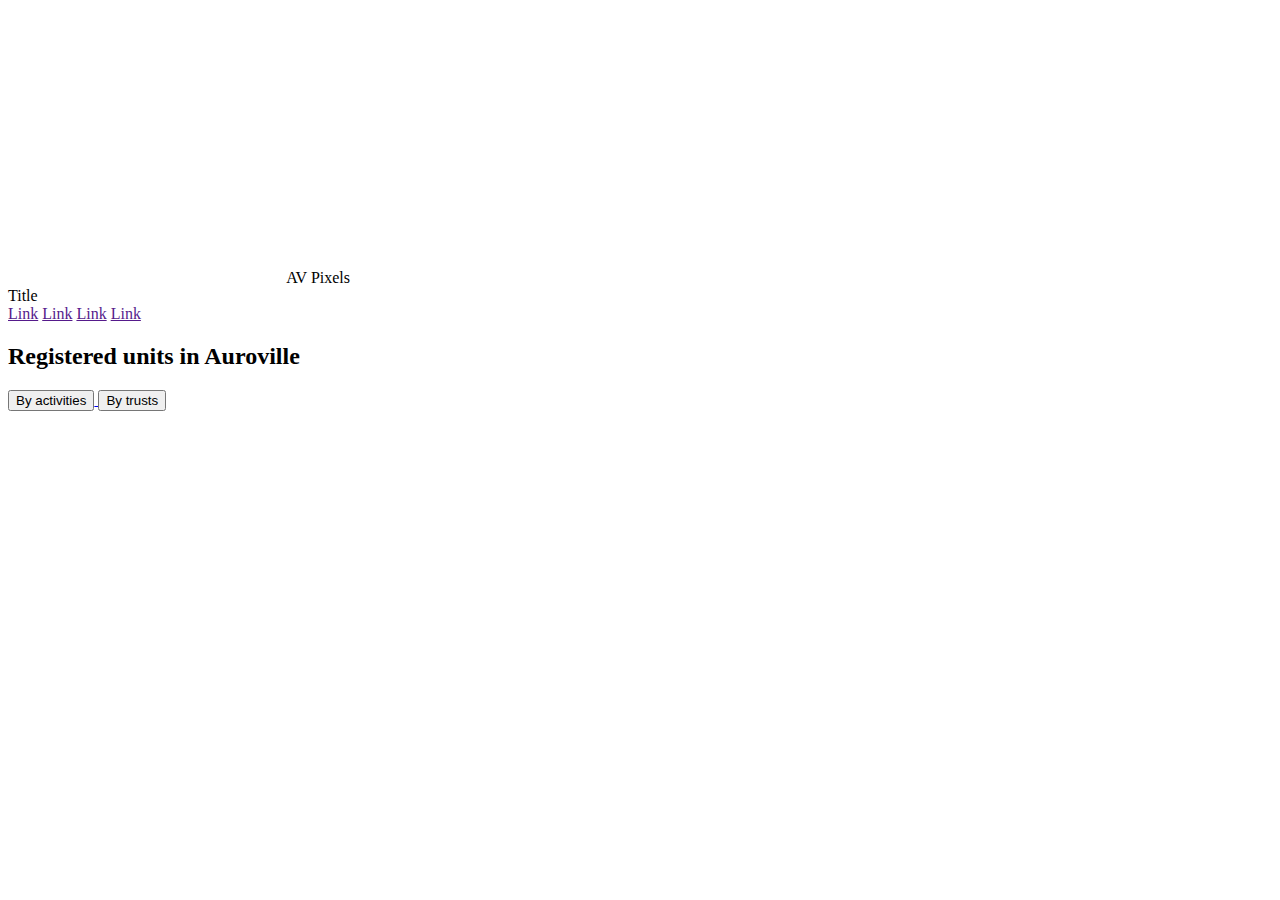
==== index.html @ 887dd75d "Update index.html" ====
<!doctype html>
<html>
  <head>
    <meta content="IE=edge" http-equiv="X-UA-Compatible">
    <meta charset="utf-8">
    <meta name="viewport"
          content="width=device-width, initial-scale=1, shrink-to-fit=no">

    <!-- Use title if it's in the page YAML frontmatter -->
    <title>Website title</title>
    <link rel="shortcut icon" type="image/png" href="images/avsymbol.svg">
    <link href="../orgav/stylesheets/material.css" rel="stylesheet" />
    <link href="../orgav/stylesheets/site.css" rel="stylesheet" />
    <script src="../orgav/javascripts/material.js"></script>
    <script src="../orgav/javascripts/d3.v4.min.js"></script>
    <script src="../orgav/javascripts/legend.min.js"></script>
    <script src="../orgav/javascripts/activity.js"></script>
    <script src="../orgav/javascripts/trusts.js"></script>

    <link rel="stylesheet" href="https://fonts.googleapis.com/icon?family=Material+Icons">
    <link rel="stylesheet" href="https://code.getmdl.io/1.3.0/material.orange-pink.min.css" />
  </head>

  <body class="index">

    <div class="mdl-layout mdl-js-layout mdl-layout--fixed-header">
  <header class="mdl-layout__header">
    <div class="mdl-layout__header-row">
      <!-- Title -->
      <img class="mdl-layout--large-screen-only" src="images/avsymbol.svg">
      <span class="mdl-layout-title">AV Pixels</span>
      <!-- Add spacer, to align navigation to the right -->
      <div class="mdl-layout-spacer"></div>
      <!-- Navigation. We hide it in small screens. -->
      <nav class="mdl-navigation mdl-layout--large-screen-only">
      </nav>
    </div>
  </header>
  <div class="mdl-layout__drawer mdl-layout--small-screen-only">
    <span class="mdl-layout-title">Title</span>
    <nav class="mdl-navigation">
      <a class="mdl-navigation__link" href="">Link</a>
      <a class="mdl-navigation__link" href="">Link</a>
      <a class="mdl-navigation__link" href="">Link</a>
      <a class="mdl-navigation__link" href="">Link</a>
    </nav>
  </div>
  <main class="mdl-layout__content">
    <div class="page-content"><div class="mdl-grid">
    <div class="mdl-layout-spacer"></div>
    <div class="mdl-cell mdl-cell--10-col">

      <div class="wide-card mdl-card mdl-shadow--2dp">
         <div class="mdl-card__title">
           <h2 class="mdl-card__title-text">Registered units in Auroville</h2>
           <div class="mdl-layout-spacer"></div>
           <a href="index.html">
             <button type="button" id="activity" class="mdl-button mdl-js-button mdl-button--raised mdl-button--colored">By activities</button>
           </a>
           <a href="trusts">
             <button type="button" id="trusts" class="mdl-button mdl-js-button mdl-button--raised mdl-button--colored">By trusts</button>
           </a>
         </div>
         <div class="mdl-card__actions mdl-card--border">
           <div class="chart activity"></div>
         </div>
      </div>

    </div>
    <div class="mdl-layout-spacer"></div>
</div>
</div>
  </main>
</div>

  </body>
</html>
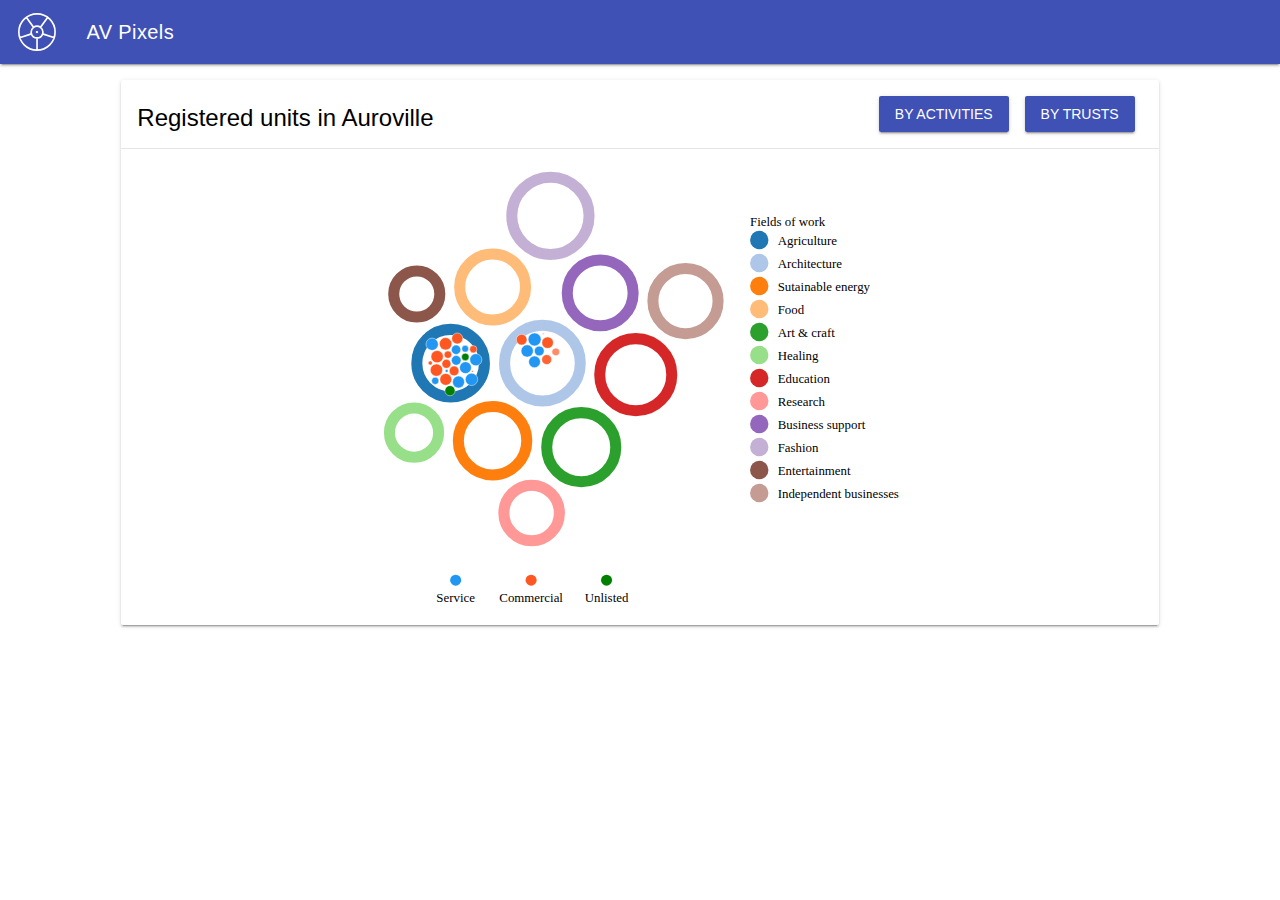
==== commit f673df38: "Update index.html" ====
--- a/index.html
+++ b/index.html
@@ -9,13 +9,13 @@
     <!-- Use title if it's in the page YAML frontmatter -->
     <title>Website title</title>
     <link rel="shortcut icon" type="image/png" href="images/avsymbol.svg">
-    <link href="../orgav/stylesheets/material.css" rel="stylesheet" />
-    <link href="../orgav/stylesheets/site.css" rel="stylesheet" />
-    <script src="../orgav/javascripts/material.js"></script>
-    <script src="../orgav/javascripts/d3.v4.min.js"></script>
-    <script src="../orgav/javascripts/legend.min.js"></script>
-    <script src="../orgav/javascripts/activity.js"></script>
-    <script src="../orgav/javascripts/trusts.js"></script>
+    <link href="../stylesheets/material.css" rel="stylesheet" />
+    <link href="../stylesheets/site.css" rel="stylesheet" />
+    <script src="../javascripts/material.js"></script>
+    <script src="../javascripts/d3.v4.min.js"></script>
+    <script src="../javascripts/legend.min.js"></script>
+    <script src="../javascripts/activity.js"></script>
+    <script src="../javascripts/trusts.js"></script>
 
     <link rel="stylesheet" href="https://fonts.googleapis.com/icon?family=Material+Icons">
     <link rel="stylesheet" href="https://code.getmdl.io/1.3.0/material.orange-pink.min.css" />
--- a/stylesheets/material.css
+++ b/stylesheets/material.css
@@ -0,0 +1,11476 @@
+/**
+ * material-design-lite - Material Design Components in CSS, JS and HTML
+ * @version v1.3.0
+ * @license Apache-2.0
+ * @copyright 2015 Google, Inc.
+ * @link https://github.com/google/material-design-lite
+ */
+@charset "UTF-8";
+/**
+ * Copyright 2015 Google Inc. All Rights Reserved.
+ *
+ * Licensed under the Apache License, Version 2.0 (the "License");
+ * you may not use this file except in compliance with the License.
+ * You may obtain a copy of the License at
+ *
+ *      http://www.apache.org/licenses/LICENSE-2.0
+ *
+ * Unless required by applicable law or agreed to in writing, software
+ * distributed under the License is distributed on an "AS IS" BASIS,
+ * WITHOUT WARRANTIES OR CONDITIONS OF ANY KIND, either express or implied.
+ * See the License for the specific language governing permissions and
+ * limitations under the License.
+ */
+/* Material Design Lite */
+/**
+ * Copyright 2015 Google Inc. All Rights Reserved.
+ *
+ * Licensed under the Apache License, Version 2.0 (the "License");
+ * you may not use this file except in compliance with the License.
+ * You may obtain a copy of the License at
+ *
+ *      http://www.apache.org/licenses/LICENSE-2.0
+ *
+ * Unless required by applicable law or agreed to in writing, software
+ * distributed under the License is distributed on an "AS IS" BASIS,
+ * WITHOUT WARRANTIES OR CONDITIONS OF ANY KIND, either express or implied.
+ * See the License for the specific language governing permissions and
+ * limitations under the License.
+ */
+/*------------------------------------*    $CONTENTS
+\*------------------------------------*/
+/**
+ * STYLE GUIDE VARIABLES------------------Declarations of Sass variables
+ * -----Typography
+ * -----Colors
+ * -----Textfield
+ * -----Switch
+ * -----Spinner
+ * -----Radio
+ * -----Menu
+ * -----List
+ * -----Layout
+ * -----Icon toggles
+ * -----Footer
+ * -----Column
+ * -----Checkbox
+ * -----Card
+ * -----Button
+ * -----Animation
+ * -----Progress
+ * -----Badge
+ * -----Shadows
+ * -----Grid
+ * -----Data table
+ * -----Dialog
+ * -----Snackbar
+ * -----Tooltip
+ * -----Chip
+ *
+ * Even though all variables have the `!default` directive, most of them
+ * should not be changed as they are dependent one another. This can cause
+ * visual distortions (like alignment issues) that are hard to track down
+ * and fix.
+ */
+/* ==========  TYPOGRAPHY  ========== */
+/* We're splitting fonts into "preferred" and "performance" in order to optimize
+   page loading. For important text, such as the body, we want it to load
+   immediately and not wait for the web font load, whereas for other sections,
+   such as headers and titles, we're OK with things taking a bit longer to load.
+   We do have some optional classes and parameters in the mixins, in case you
+   definitely want to make sure you're using the preferred font and don't mind
+   the performance hit.
+   We should be able to improve on this once CSS Font Loading L3 becomes more
+   widely available.
+*/
+/* ==========  COLORS  ========== */
+/**
+*
+* Material design color palettes.
+* @see http://www.google.com/design/spec/style/color.html
+*
+**/
+/**
+ * Copyright 2015 Google Inc. All Rights Reserved.
+ *
+ * Licensed under the Apache License, Version 2.0 (the "License");
+ * you may not use this file except in compliance with the License.
+ * You may obtain a copy of the License at
+ *
+ *      http://www.apache.org/licenses/LICENSE-2.0
+ *
+ * Unless required by applicable law or agreed to in writing, software
+ * distributed under the License is distributed on an "AS IS" BASIS,
+ * WITHOUT WARRANTIES OR CONDITIONS OF ANY KIND, either express or implied.
+ * See the License for the specific language governing permissions and
+ * limitations under the License.
+ */
+/* ==========  Color Palettes  ========== */
+/* colors.scss */
+/**
+ * Copyright 2015 Google Inc. All Rights Reserved.
+ *
+ * Licensed under the Apache License, Version 2.0 (the "License");
+ * you may not use this file except in compliance with the License.
+ * You may obtain a copy of the License at
+ *
+ *      http://www.apache.org/licenses/LICENSE-2.0
+ *
+ * Unless required by applicable law or agreed to in writing, software
+ * distributed under the License is distributed on an "AS IS" BASIS,
+ * WITHOUT WARRANTIES OR CONDITIONS OF ANY KIND, either express or implied.
+ * See the License for the specific language governing permissions and
+ * limitations under the License.
+ */
+/* ==========  IMAGES  ========== */
+/* ==========  Color & Themes  ========== */
+/* ==========  Typography  ========== */
+/* ==========  Components  ========== */
+/* ==========  Standard Buttons  ========== */
+/* ==========  Icon Toggles  ========== */
+/* ==========  Radio Buttons  ========== */
+/* ==========  Ripple effect  ========== */
+/* ==========  Layout  ========== */
+/* ==========  Content Tabs  ========== */
+/* ==========  Checkboxes  ========== */
+/* ==========  Switches  ========== */
+/* ==========  Spinner  ========== */
+/* ==========  Text fields  ========== */
+/* ==========  Card  ========== */
+/* ==========  Sliders ========== */
+/* ========== Progress ========== */
+/* ==========  List ========== */
+/* ==========  Item ========== */
+/* ==========  Dropdown menu ========== */
+/* ==========  Tooltips  ========== */
+/* ==========  Footer  ========== */
+/* TEXTFIELD */
+/* SWITCH */
+/* SPINNER */
+/* RADIO */
+/* MENU */
+/* LIST */
+/* LAYOUT */
+/* ICON TOGGLE */
+/* FOOTER */
+/*mega-footer*/
+/*mini-footer*/
+/* CHECKBOX */
+/* CARD */
+/* Card dimensions */
+/* Cover image */
+/* BUTTON */
+/**
+ *
+ * Dimensions
+ *
+ */
+/* ANIMATION */
+/* PROGRESS */
+/* BADGE */
+/* SHADOWS */
+/* GRID */
+/* DATA TABLE */
+/* DIALOG */
+/* SNACKBAR */
+/* TOOLTIP */
+/* CHIP */
+/**
+ * Copyright 2015 Google Inc. All Rights Reserved.
+ *
+ * Licensed under the Apache License, Version 2.0 (the "License");
+ * you may not use this file except in compliance with the License.
+ * You may obtain a copy of the License at
+ *
+ *      http://www.apache.org/licenses/LICENSE-2.0
+ *
+ * Unless required by applicable law or agreed to in writing, software
+ * distributed under the License is distributed on an "AS IS" BASIS,
+ * WITHOUT WARRANTIES OR CONDITIONS OF ANY KIND, either express or implied.
+ * See the License for the specific language governing permissions and
+ * limitations under the License.
+ */
+/* Typography */
+/* Shadows */
+/* Animations */
+/* Dialog */
+/**
+ * Copyright 2015 Google Inc. All Rights Reserved.
+ *
+ * Licensed under the Apache License, Version 2.0 (the "License");
+ * you may not use this file except in compliance with the License.
+ * You may obtain a copy of the License at
+ *
+ *      http://www.apache.org/licenses/LICENSE-2.0
+ *
+ * Unless required by applicable law or agreed to in writing, software
+ * distributed under the License is distributed on an "AS IS" BASIS,
+ * WITHOUT WARRANTIES OR CONDITIONS OF ANY KIND, either express or implied.
+ * See the License for the specific language governing permissions and
+ * limitations under the License.
+ */
+/**
+ * Copyright 2015 Google Inc. All Rights Reserved.
+ *
+ * Licensed under the Apache License, Version 2.0 (the "License");
+ * you may not use this file except in compliance with the License.
+ * You may obtain a copy of the License at
+ *
+ *      http://www.apache.org/licenses/LICENSE-2.0
+ *
+ * Unless required by applicable law or agreed to in writing, software
+ * distributed under the License is distributed on an "AS IS" BASIS,
+ * WITHOUT WARRANTIES OR CONDITIONS OF ANY KIND, either express or implied.
+ * See the License for the specific language governing permissions and
+ * limitations under the License.
+ */
+/**
+ * Copyright 2015 Google Inc. All Rights Reserved.
+ *
+ * Licensed under the Apache License, Version 2.0 (the "License");
+ * you may not use this file except in compliance with the License.
+ * You may obtain a copy of the License at
+ *
+ *      http://www.apache.org/licenses/LICENSE-2.0
+ *
+ * Unless required by applicable law or agreed to in writing, software
+ * distributed under the License is distributed on an "AS IS" BASIS,
+ * WITHOUT WARRANTIES OR CONDITIONS OF ANY KIND, either express or implied.
+ * See the License for the specific language governing permissions and
+ * limitations under the License.
+ */
+/*------------------------------------*    $CONTENTS
+\*------------------------------------*/
+/**
+ * STYLE GUIDE VARIABLES------------------Declarations of Sass variables
+ * -----Typography
+ * -----Colors
+ * -----Textfield
+ * -----Switch
+ * -----Spinner
+ * -----Radio
+ * -----Menu
+ * -----List
+ * -----Layout
+ * -----Icon toggles
+ * -----Footer
+ * -----Column
+ * -----Checkbox
+ * -----Card
+ * -----Button
+ * -----Animation
+ * -----Progress
+ * -----Badge
+ * -----Shadows
+ * -----Grid
+ * -----Data table
+ * -----Dialog
+ * -----Snackbar
+ * -----Tooltip
+ * -----Chip
+ *
+ * Even though all variables have the `!default` directive, most of them
+ * should not be changed as they are dependent one another. This can cause
+ * visual distortions (like alignment issues) that are hard to track down
+ * and fix.
+ */
+/* ==========  TYPOGRAPHY  ========== */
+/* We're splitting fonts into "preferred" and "performance" in order to optimize
+   page loading. For important text, such as the body, we want it to load
+   immediately and not wait for the web font load, whereas for other sections,
+   such as headers and titles, we're OK with things taking a bit longer to load.
+   We do have some optional classes and parameters in the mixins, in case you
+   definitely want to make sure you're using the preferred font and don't mind
+   the performance hit.
+   We should be able to improve on this once CSS Font Loading L3 becomes more
+   widely available.
+*/
+/* ==========  COLORS  ========== */
+/**
+*
+* Material design color palettes.
+* @see http://www.google.com/design/spec/style/color.html
+*
+**/
+/**
+ * Copyright 2015 Google Inc. All Rights Reserved.
+ *
+ * Licensed under the Apache License, Version 2.0 (the "License");
+ * you may not use this file except in compliance with the License.
+ * You may obtain a copy of the License at
+ *
+ *      http://www.apache.org/licenses/LICENSE-2.0
+ *
+ * Unless required by applicable law or agreed to in writing, software
+ * distributed under the License is distributed on an "AS IS" BASIS,
+ * WITHOUT WARRANTIES OR CONDITIONS OF ANY KIND, either express or implied.
+ * See the License for the specific language governing permissions and
+ * limitations under the License.
+ */
+/* ==========  Color Palettes  ========== */
+/* colors.scss */
+/**
+ * Copyright 2015 Google Inc. All Rights Reserved.
+ *
+ * Licensed under the Apache License, Version 2.0 (the "License");
+ * you may not use this file except in compliance with the License.
+ * You may obtain a copy of the License at
+ *
+ *      http://www.apache.org/licenses/LICENSE-2.0
+ *
+ * Unless required by applicable law or agreed to in writing, software
+ * distributed under the License is distributed on an "AS IS" BASIS,
+ * WITHOUT WARRANTIES OR CONDITIONS OF ANY KIND, either express or implied.
+ * See the License for the specific language governing permissions and
+ * limitations under the License.
+ */
+/* ==========  IMAGES  ========== */
+/* ==========  Color & Themes  ========== */
+/* ==========  Typography  ========== */
+/* ==========  Components  ========== */
+/* ==========  Standard Buttons  ========== */
+/* ==========  Icon Toggles  ========== */
+/* ==========  Radio Buttons  ========== */
+/* ==========  Ripple effect  ========== */
+/* ==========  Layout  ========== */
+/* ==========  Content Tabs  ========== */
+/* ==========  Checkboxes  ========== */
+/* ==========  Switches  ========== */
+/* ==========  Spinner  ========== */
+/* ==========  Text fields  ========== */
+/* ==========  Card  ========== */
+/* ==========  Sliders ========== */
+/* ========== Progress ========== */
+/* ==========  List ========== */
+/* ==========  Item ========== */
+/* ==========  Dropdown menu ========== */
+/* ==========  Tooltips  ========== */
+/* ==========  Footer  ========== */
+/* TEXTFIELD */
+/* SWITCH */
+/* SPINNER */
+/* RADIO */
+/* MENU */
+/* LIST */
+/* LAYOUT */
+/* ICON TOGGLE */
+/* FOOTER */
+/*mega-footer*/
+/*mini-footer*/
+/* CHECKBOX */
+/* CARD */
+/* Card dimensions */
+/* Cover image */
+/* BUTTON */
+/**
+ *
+ * Dimensions
+ *
+ */
+/* ANIMATION */
+/* PROGRESS */
+/* BADGE */
+/* SHADOWS */
+/* GRID */
+/* DATA TABLE */
+/* DIALOG */
+/* SNACKBAR */
+/* TOOLTIP */
+/* CHIP */
+/*
+ * What follows is the result of much research on cross-browser styling.
+ * Credit left inline and big thanks to Nicolas Gallagher, Jonathan Neal,
+ * Kroc Camen, and the H5BP dev community and team.
+ */
+/* ==========================================================================
+   Base styles: opinionated defaults
+   ========================================================================== */
+html {
+  color: rgba(0,0,0, 0.87);
+  font-size: 1em;
+  line-height: 1.4; }
+
+/*
+ * Remove text-shadow in selection highlight:
+ * https://twitter.com/miketaylr/status/12228805301
+ *
+ * These selection rule sets have to be separate.
+ * Customize the background color to match your design.
+ */
+::-moz-selection {
+  background: #b3d4fc;
+  text-shadow: none; }
+::selection {
+  background: #b3d4fc;
+  text-shadow: none; }
+
+/*
+ * A better looking default horizontal rule
+ */
+hr {
+  display: block;
+  height: 1px;
+  border: 0;
+  border-top: 1px solid #ccc;
+  margin: 1em 0;
+  padding: 0; }
+
+/*
+ * Remove the gap between audio, canvas, iframes,
+ * images, videos and the bottom of their containers:
+ * https://github.com/h5bp/html5-boilerplate/issues/440
+ */
+audio,
+canvas,
+iframe,
+img,
+svg,
+video {
+  vertical-align: middle; }
+
+/*
+ * Remove default fieldset styles.
+ */
+fieldset {
+  border: 0;
+  margin: 0;
+  padding: 0; }
+
+/*
+ * Allow only vertical resizing of textareas.
+ */
+textarea {
+  resize: vertical; }
+
+/* ==========================================================================
+   Browser Upgrade Prompt
+   ========================================================================== */
+.browserupgrade {
+  margin: 0.2em 0;
+  background: #ccc;
+  color: #000;
+  padding: 0.2em 0; }
+
+/* ==========================================================================
+   Author's custom styles
+   ========================================================================== */
+/* ==========================================================================
+   Helper classes
+   ========================================================================== */
+/*
+ * Hide visually and from screen readers:
+ */
+.hidden {
+  display: none !important; }
+
+/*
+ * Hide only visually, but have it available for screen readers:
+ * http://snook.ca/archives/html_and_css/hiding-content-for-accessibility
+ */
+.visuallyhidden {
+  border: 0;
+  clip: rect(0 0 0 0);
+  height: 1px;
+  margin: -1px;
+  overflow: hidden;
+  padding: 0;
+  position: absolute;
+  width: 1px; }
+
+/*
+ * Extends the .visuallyhidden class to allow the element
+ * to be focusable when navigated to via the keyboard:
+ * https://www.drupal.org/node/897638
+ */
+.visuallyhidden.focusable:active,
+.visuallyhidden.focusable:focus {
+  clip: auto;
+  height: auto;
+  margin: 0;
+  overflow: visible;
+  position: static;
+  width: auto; }
+
+/*
+ * Hide visually and from screen readers, but maintain layout
+ */
+.invisible {
+  visibility: hidden; }
+
+/*
+ * Clearfix: contain floats
+ *
+ * For modern browsers
+ * 1. The space content is one way to avoid an Opera bug when the
+ *    `contenteditable` attribute is included anywhere else in the document.
+ *    Otherwise it causes space to appear at the top and bottom of elements
+ *    that receive the `clearfix` class.
+ * 2. The use of `table` rather than `block` is only necessary if using
+ *    `:before` to contain the top-margins of child elements.
+ */
+.clearfix:before,
+.clearfix:after {
+  content: " ";
+  /* 1 */
+  display: table;
+  /* 2 */ }
+
+.clearfix:after {
+  clear: both; }
+
+/* ==========================================================================
+   EXAMPLE Media Queries for Responsive Design.
+   These examples override the primary ('mobile first') styles.
+   Modify as content requires.
+   ========================================================================== */
+@media only screen and (min-width: 35em) {
+  /* Style adjustments for viewports that meet the condition */ }
+
+@media print, (-webkit-min-device-pixel-ratio: 1.25), (min-resolution: 1.25dppx), (min-resolution: 120dpi) {
+  /* Style adjustments for high resolution devices */ }
+
+/* ==========================================================================
+   Print styles.
+   Inlined to avoid the additional HTTP request:
+   http://www.phpied.com/delay-loading-your-print-css/
+   ========================================================================== */
+@media print {
+  *,
+  *:before,
+  *:after,
+  *:first-letter {
+    background: transparent !important;
+    color: #000 !important;
+    /* Black prints faster: http://www.sanbeiji.com/archives/953 */
+    box-shadow: none !important; }
+  a,
+  a:visited {
+    text-decoration: underline; }
+  a[href]:after {
+    content: " (" attr(href) ")"; }
+  abbr[title]:after {
+    content: " (" attr(title) ")"; }
+  /*
+     * Don't show links that are fragment identifiers,
+     * or use the `javascript:` pseudo protocol
+     */
+  a[href^="#"]:after,
+  a[href^="javascript:"]:after {
+    content: ""; }
+  pre,
+  blockquote {
+    border: 1px solid #999;
+    page-break-inside: avoid; }
+  /*
+     * Printing Tables:
+     * http://css-discuss.incutio.com/wiki/Printing_Tables
+     */
+  thead {
+    display: table-header-group; }
+  tr,
+  img {
+    page-break-inside: avoid; }
+  img {
+    max-width: 100% !important; }
+  p,
+  h2,
+  h3 {
+    orphans: 3;
+    widows: 3; }
+  h2,
+  h3 {
+    page-break-after: avoid; } }
+
+/**
+ * Copyright 2015 Google Inc. All Rights Reserved.
+ *
+ * Licensed under the Apache License, Version 2.0 (the "License");
+ * you may not use this file except in compliance with the License.
+ * You may obtain a copy of the License at
+ *
+ *      http://www.apache.org/licenses/LICENSE-2.0
+ *
+ * Unless required by applicable law or agreed to in writing, software
+ * distributed under the License is distributed on an "AS IS" BASIS,
+ * WITHOUT WARRANTIES OR CONDITIONS OF ANY KIND, either express or implied.
+ * See the License for the specific language governing permissions and
+ * limitations under the License.
+ */
+/* Remove the unwanted box around FAB buttons */
+/* More info: http://goo.gl/IPwKi */
+a, .mdl-accordion, .mdl-button, .mdl-card, .mdl-checkbox, .mdl-dropdown-menu,
+.mdl-icon-toggle, .mdl-item, .mdl-radio, .mdl-slider, .mdl-switch, .mdl-tabs__tab {
+  -webkit-tap-highlight-color: transparent;
+  -webkit-tap-highlight-color: rgba(255, 255, 255, 0); }
+
+/*
+ * Make html take up the entire screen
+ * Then set touch-action to avoid touch delay on mobile IE
+ */
+html {
+  width: 100%;
+  height: 100%;
+  -ms-touch-action: manipulation;
+  touch-action: manipulation; }
+
+/*
+* Make body take up the entire screen
+* Remove body margin so layout containers don't cause extra overflow.
+*/
+body {
+  width: 100%;
+  min-height: 100%;
+  margin: 0; }
+
+/*
+ * Main display reset for IE support.
+ * Source: http://weblog.west-wind.com/posts/2015/Jan/12/main-HTML5-Tag-not-working-in-Internet-Explorer-91011
+ */
+main {
+  display: block; }
+
+/*
+* Apply no display to elements with the hidden attribute.
+* IE 9 and 10 support.
+*/
+*[hidden] {
+  display: none !important; }
+
+/**
+ * Copyright 2015 Google Inc. All Rights Reserved.
+ *
+ * Licensed under the Apache License, Version 2.0 (the "License");
+ * you may not use this file except in compliance with the License.
+ * You may obtain a copy of the License at
+ *
+ *      http://www.apache.org/licenses/LICENSE-2.0
+ *
+ * Unless required by applicable law or agreed to in writing, software
+ * distributed under the License is distributed on an "AS IS" BASIS,
+ * WITHOUT WARRANTIES OR CONDITIONS OF ANY KIND, either express or implied.
+ * See the License for the specific language governing permissions and
+ * limitations under the License.
+ */
+/**
+ * Copyright 2015 Google Inc. All Rights Reserved.
+ *
+ * Licensed under the Apache License, Version 2.0 (the "License");
+ * you may not use this file except in compliance with the License.
+ * You may obtain a copy of the License at
+ *
+ *      http://www.apache.org/licenses/LICENSE-2.0
+ *
+ * Unless required by applicable law or agreed to in writing, software
+ * distributed under the License is distributed on an "AS IS" BASIS,
+ * WITHOUT WARRANTIES OR CONDITIONS OF ANY KIND, either express or implied.
+ * See the License for the specific language governing permissions and
+ * limitations under the License.
+ */
+/*------------------------------------*    $CONTENTS
+\*------------------------------------*/
+/**
+ * STYLE GUIDE VARIABLES------------------Declarations of Sass variables
+ * -----Typography
+ * -----Colors
+ * -----Textfield
+ * -----Switch
+ * -----Spinner
+ * -----Radio
+ * -----Menu
+ * -----List
+ * -----Layout
+ * -----Icon toggles
+ * -----Footer
+ * -----Column
+ * -----Checkbox
+ * -----Card
+ * -----Button
+ * -----Animation
+ * -----Progress
+ * -----Badge
+ * -----Shadows
+ * -----Grid
+ * -----Data table
+ * -----Dialog
+ * -----Snackbar
+ * -----Tooltip
+ * -----Chip
+ *
+ * Even though all variables have the `!default` directive, most of them
+ * should not be changed as they are dependent one another. This can cause
+ * visual distortions (like alignment issues) that are hard to track down
+ * and fix.
+ */
+/* ==========  TYPOGRAPHY  ========== */
+/* We're splitting fonts into "preferred" and "performance" in order to optimize
+   page loading. For important text, such as the body, we want it to load
+   immediately and not wait for the web font load, whereas for other sections,
+   such as headers and titles, we're OK with things taking a bit longer to load.
+   We do have some optional classes and parameters in the mixins, in case you
+   definitely want to make sure you're using the preferred font and don't mind
+   the performance hit.
+   We should be able to improve on this once CSS Font Loading L3 becomes more
+   widely available.
+*/
+/* ==========  COLORS  ========== */
+/**
+*
+* Material design color palettes.
+* @see http://www.google.com/design/spec/style/color.html
+*
+**/
+/**
+ * Copyright 2015 Google Inc. All Rights Reserved.
+ *
+ * Licensed under the Apache License, Version 2.0 (the "License");
+ * you may not use this file except in compliance with the License.
+ * You may obtain a copy of the License at
+ *
+ *      http://www.apache.org/licenses/LICENSE-2.0
+ *
+ * Unless required by applicable law or agreed to in writing, software
+ * distributed under the License is distributed on an "AS IS" BASIS,
+ * WITHOUT WARRANTIES OR CONDITIONS OF ANY KIND, either express or implied.
+ * See the License for the specific language governing permissions and
+ * limitations under the License.
+ */
+/* ==========  Color Palettes  ========== */
+/* colors.scss */
+/**
+ * Copyright 2015 Google Inc. All Rights Reserved.
+ *
+ * Licensed under the Apache License, Version 2.0 (the "License");
+ * you may not use this file except in compliance with the License.
+ * You may obtain a copy of the License at
+ *
+ *      http://www.apache.org/licenses/LICENSE-2.0
+ *
+ * Unless required by applicable law or agreed to in writing, software
+ * distributed under the License is distributed on an "AS IS" BASIS,
+ * WITHOUT WARRANTIES OR CONDITIONS OF ANY KIND, either express or implied.
+ * See the License for the specific language governing permissions and
+ * limitations under the License.
+ */
+/* ==========  IMAGES  ========== */
+/* ==========  Color & Themes  ========== */
+/* ==========  Typography  ========== */
+/* ==========  Components  ========== */
+/* ==========  Standard Buttons  ========== */
+/* ==========  Icon Toggles  ========== */
+/* ==========  Radio Buttons  ========== */
+/* ==========  Ripple effect  ========== */
+/* ==========  Layout  ========== */
+/* ==========  Content Tabs  ========== */
+/* ==========  Checkboxes  ========== */
+/* ==========  Switches  ========== */
+/* ==========  Spinner  ========== */
+/* ==========  Text fields  ========== */
+/* ==========  Card  ========== */
+/* ==========  Sliders ========== */
+/* ========== Progress ========== */
+/* ==========  List ========== */
+/* ==========  Item ========== */
+/* ==========  Dropdown menu ========== */
+/* ==========  Tooltips  ========== */
+/* ==========  Footer  ========== */
+/* TEXTFIELD */
+/* SWITCH */
+/* SPINNER */
+/* RADIO */
+/* MENU */
+/* LIST */
+/* LAYOUT */
+/* ICON TOGGLE */
+/* FOOTER */
+/*mega-footer*/
+/*mini-footer*/
+/* CHECKBOX */
+/* CARD */
+/* Card dimensions */
+/* Cover image */
+/* BUTTON */
+/**
+ *
+ * Dimensions
+ *
+ */
+/* ANIMATION */
+/* PROGRESS */
+/* BADGE */
+/* SHADOWS */
+/* GRID */
+/* DATA TABLE */
+/* DIALOG */
+/* SNACKBAR */
+/* TOOLTIP */
+/* CHIP */
+/**
+ * Copyright 2015 Google Inc. All Rights Reserved.
+ *
+ * Licensed under the Apache License, Version 2.0 (the "License");
+ * you may not use this file except in compliance with the License.
+ * You may obtain a copy of the License at
+ *
+ *      http://www.apache.org/licenses/LICENSE-2.0
+ *
+ * Unless required by applicable law or agreed to in writing, software
+ * distributed under the License is distributed on an "AS IS" BASIS,
+ * WITHOUT WARRANTIES OR CONDITIONS OF ANY KIND, either express or implied.
+ * See the License for the specific language governing permissions and
+ * limitations under the License.
+ */
+/* Typography */
+/* Shadows */
+/* Animations */
+/* Dialog */
+html, body {
+  font-family: "Helvetica", "Arial", sans-serif;
+  font-size: 14px;
+  font-weight: 400;
+  line-height: 20px; }
+
+h1, h2, h3, h4, h5, h6, p {
+  margin: 0;
+  padding: 0; }
+
+/**
+  * Styles for HTML elements
+  */
+h1 small, h2 small, h3 small, h4 small, h5 small, h6 small {
+  font-family: "Roboto", "Helvetica", "Arial", sans-serif;
+  font-size: 56px;
+  font-weight: 400;
+  line-height: 1.35;
+  letter-spacing: -0.02em;
+  opacity: 0.54;
+  font-size: 0.6em; }
+
+h1 {
+  font-family: "Roboto", "Helvetica", "Arial", sans-serif;
+  font-size: 56px;
+  font-weight: 400;
+  line-height: 1.35;
+  letter-spacing: -0.02em;
+  margin-top: 24px;
+  margin-bottom: 24px; }
+
+h2 {
+  font-family: "Roboto", "Helvetica", "Arial", sans-serif;
+  font-size: 45px;
+  font-weight: 400;
+  line-height: 48px;
+  margin-top: 24px;
+  margin-bottom: 24px; }
+
+h3 {
+  font-family: "Roboto", "Helvetica", "Arial", sans-serif;
+  font-size: 34px;
+  font-weight: 400;
+  line-height: 40px;
+  margin-top: 24px;
+  margin-bottom: 24px; }
+
+h4 {
+  font-family: "Roboto", "Helvetica", "Arial", sans-serif;
+  font-size: 24px;
+  font-weight: 400;
+  line-height: 32px;
+  -moz-osx-font-smoothing: grayscale;
+  margin-top: 24px;
+  margin-bottom: 16px; }
+
+h5 {
+  font-family: "Roboto", "Helvetica", "Arial", sans-serif;
+  font-size: 20px;
+  font-weight: 500;
+  line-height: 1;
+  letter-spacing: 0.02em;
+  margin-top: 24px;
+  margin-bottom: 16px; }
+
+h6 {
+  font-family: "Roboto", "Helvetica", "Arial", sans-serif;
+  font-size: 16px;
+  font-weight: 400;
+  line-height: 24px;
+  letter-spacing: 0.04em;
+  margin-top: 24px;
+  margin-bottom: 16px; }
+
+p {
+  font-size: 14px;
+  font-weight: 400;
+  line-height: 24px;
+  letter-spacing: 0;
+  margin-bottom: 16px; }
+
+a {
+  color: rgb(255,64,129);
+  font-weight: 500; }
+
+blockquote {
+  font-family: "Roboto", "Helvetica", "Arial", sans-serif;
+  position: relative;
+  font-size: 24px;
+  font-weight: 300;
+  font-style: italic;
+  line-height: 1.35;
+  letter-spacing: 0.08em; }
+  blockquote:before {
+    position: absolute;
+    left: -0.5em;
+    content: '“'; }
+  blockquote:after {
+    content: '”';
+    margin-left: -0.05em; }
+
+mark {
+  background-color: #f4ff81; }
+
+dt {
+  font-weight: 700; }
+
+address {
+  font-size: 12px;
+  font-weight: 400;
+  line-height: 1;
+  letter-spacing: 0;
+  font-style: normal; }
+
+ul, ol {
+  font-size: 14px;
+  font-weight: 400;
+  line-height: 24px;
+  letter-spacing: 0; }
+
+/**
+ * Class Name Styles
+ */
+.mdl-typography--display-4 {
+  font-family: "Roboto", "Helvetica", "Arial", sans-serif;
+  font-size: 112px;
+  font-weight: 300;
+  line-height: 1;
+  letter-spacing: -0.04em; }
+
+.mdl-typography--display-4-color-contrast {
+  font-family: "Roboto", "Helvetica", "Arial", sans-serif;
+  font-size: 112px;
+  font-weight: 300;
+  line-height: 1;
+  letter-spacing: -0.04em;
+  opacity: 0.54; }
+
+.mdl-typography--display-3 {
+  font-family: "Roboto", "Helvetica", "Arial", sans-serif;
+  font-size: 56px;
+  font-weight: 400;
+  line-height: 1.35;
+  letter-spacing: -0.02em; }
+
+.mdl-typography--display-3-color-contrast {
+  font-family: "Roboto", "Helvetica", "Arial", sans-serif;
+  font-size: 56px;
+  font-weight: 400;
+  line-height: 1.35;
+  letter-spacing: -0.02em;
+  opacity: 0.54; }
+
+.mdl-typography--display-2 {
+  font-family: "Roboto", "Helvetica", "Arial", sans-serif;
+  font-size: 45px;
+  font-weight: 400;
+  line-height: 48px; }
+
+.mdl-typography--display-2-color-contrast {
+  font-family: "Roboto", "Helvetica", "Arial", sans-serif;
+  font-size: 45px;
+  font-weight: 400;
+  line-height: 48px;
+  opacity: 0.54; }
+
+.mdl-typography--display-1 {
+  font-family: "Roboto", "Helvetica", "Arial", sans-serif;
+  font-size: 34px;
+  font-weight: 400;
+  line-height: 40px; }
+
+.mdl-typography--display-1-color-contrast {
+  font-family: "Roboto", "Helvetica", "Arial", sans-serif;
+  font-size: 34px;
+  font-weight: 400;
+  line-height: 40px;
+  opacity: 0.54; }
+
+.mdl-typography--headline {
+  font-family: "Roboto", "Helvetica", "Arial", sans-serif;
+  font-size: 24px;
+  font-weight: 400;
+  line-height: 32px;
+  -moz-osx-font-smoothing: grayscale; }
+
+.mdl-typography--headline-color-contrast {
+  font-family: "Roboto", "Helvetica", "Arial", sans-serif;
+  font-size: 24px;
+  font-weight: 400;
+  line-height: 32px;
+  -moz-osx-font-smoothing: grayscale;
+  opacity: 0.87; }
+
+.mdl-typography--title {
+  font-family: "Roboto", "Helvetica", "Arial", sans-serif;
+  font-size: 20px;
+  font-weight: 500;
+  line-height: 1;
+  letter-spacing: 0.02em; }
+
+.mdl-typography--title-color-contrast {
+  font-family: "Roboto", "Helvetica", "Arial", sans-serif;
+  font-size: 20px;
+  font-weight: 500;
+  line-height: 1;
+  letter-spacing: 0.02em;
+  opacity: 0.87; }
+
+.mdl-typography--subhead {
+  font-family: "Roboto", "Helvetica", "Arial", sans-serif;
+  font-size: 16px;
+  font-weight: 400;
+  line-height: 24px;
+  letter-spacing: 0.04em; }
+
+.mdl-typography--subhead-color-contrast {
+  font-family: "Roboto", "Helvetica", "Arial", sans-serif;
+  font-size: 16px;
+  font-weight: 400;
+  line-height: 24px;
+  letter-spacing: 0.04em;
+  opacity: 0.87; }
+
+.mdl-typography--body-2 {
+  font-size: 14px;
+  font-weight: bold;
+  line-height: 24px;
+  letter-spacing: 0; }
+
+.mdl-typography--body-2-color-contrast {
+  font-size: 14px;
+  font-weight: bold;
+  line-height: 24px;
+  letter-spacing: 0;
+  opacity: 0.87; }
+
+.mdl-typography--body-1 {
+  font-size: 14px;
+  font-weight: 400;
+  line-height: 24px;
+  letter-spacing: 0; }
+
+.mdl-typography--body-1-color-contrast {
+  font-size: 14px;
+  font-weight: 400;
+  line-height: 24px;
+  letter-spacing: 0;
+  opacity: 0.87; }
+
+.mdl-typography--body-2-force-preferred-font {
+  font-family: "Roboto", "Helvetica", "Arial", sans-serif;
+  font-size: 14px;
+  font-weight: 500;
+  line-height: 24px;
+  letter-spacing: 0; }
+
+.mdl-typography--body-2-force-preferred-font-color-contrast {
+  font-family: "Roboto", "Helvetica", "Arial", sans-serif;
+  font-size: 14px;
+  font-weight: 500;
+  line-height: 24px;
+  letter-spacing: 0;
+  opacity: 0.87; }
+
+.mdl-typography--body-1-force-preferred-font {
+  font-family: "Roboto", "Helvetica", "Arial", sans-serif;
+  font-size: 14px;
+  font-weight: 400;
+  line-height: 24px;
+  letter-spacing: 0; }
+
+.mdl-typography--body-1-force-preferred-font-color-contrast {
+  font-family: "Roboto", "Helvetica", "Arial", sans-serif;
+  font-size: 14px;
+  font-weight: 400;
+  line-height: 24px;
+  letter-spacing: 0;
+  opacity: 0.87; }
+
+.mdl-typography--caption {
+  font-size: 12px;
+  font-weight: 400;
+  line-height: 1;
+  letter-spacing: 0; }
+
+.mdl-typography--caption-force-preferred-font {
+  font-family: "Roboto", "Helvetica", "Arial", sans-serif;
+  font-size: 12px;
+  font-weight: 400;
+  line-height: 1;
+  letter-spacing: 0; }
+
+.mdl-typography--caption-color-contrast {
+  font-size: 12px;
+  font-weight: 400;
+  line-height: 1;
+  letter-spacing: 0;
+  opacity: 0.54; }
+
+.mdl-typography--caption-force-preferred-font-color-contrast {
+  font-family: "Roboto", "Helvetica", "Arial", sans-serif;
+  font-size: 12px;
+  font-weight: 400;
+  line-height: 1;
+  letter-spacing: 0;
+  opacity: 0.54; }
+
+.mdl-typography--menu {
+  font-family: "Roboto", "Helvetica", "Arial", sans-serif;
+  font-size: 14px;
+  font-weight: 500;
+  line-height: 1;
+  letter-spacing: 0; }
+
+.mdl-typography--menu-color-contrast {
+  font-family: "Roboto", "Helvetica", "Arial", sans-serif;
+  font-size: 14px;
+  font-weight: 500;
+  line-height: 1;
+  letter-spacing: 0;
+  opacity: 0.87; }
+
+.mdl-typography--button {
+  font-family: "Roboto", "Helvetica", "Arial", sans-serif;
+  font-size: 14px;
+  font-weight: 500;
+  text-transform: uppercase;
+  line-height: 1;
+  letter-spacing: 0; }
+
+.mdl-typography--button-color-contrast {
+  font-family: "Roboto", "Helvetica", "Arial", sans-serif;
+  font-size: 14px;
+  font-weight: 500;
+  text-transform: uppercase;
+  line-height: 1;
+  letter-spacing: 0;
+  opacity: 0.87; }
+
+.mdl-typography--text-left {
+  text-align: left; }
+
+.mdl-typography--text-right {
+  text-align: right; }
+
+.mdl-typography--text-center {
+  text-align: center; }
+
+.mdl-typography--text-justify {
+  text-align: justify; }
+
+.mdl-typography--text-nowrap {
+  white-space: nowrap; }
+
+.mdl-typography--text-lowercase {
+  text-transform: lowercase; }
+
+.mdl-typography--text-uppercase {
+  text-transform: uppercase; }
+
+.mdl-typography--text-capitalize {
+  text-transform: capitalize; }
+
+.mdl-typography--font-thin {
+  font-weight: 200 !important; }
+
+.mdl-typography--font-light {
+  font-weight: 300 !important; }
+
+.mdl-typography--font-regular {
+  font-weight: 400 !important; }
+
+.mdl-typography--font-medium {
+  font-weight: 500 !important; }
+
+.mdl-typography--font-bold {
+  font-weight: 700 !important; }
+
+.mdl-typography--font-black {
+  font-weight: 900 !important; }
+
+.material-icons {
+  font-family: 'Material Icons';
+  font-weight: normal;
+  font-style: normal;
+  font-size: 24px;
+  line-height: 1;
+  letter-spacing: normal;
+  text-transform: none;
+  display: inline-block;
+  word-wrap: normal;
+  -moz-font-feature-settings: 'liga';
+       font-feature-settings: 'liga';
+  -webkit-font-feature-settings: 'liga';
+  -webkit-font-smoothing: antialiased; }
+
+/**
+ * Copyright 2015 Google Inc. All Rights Reserved.
+ *
+ * Licensed under the Apache License, Version 2.0 (the "License");
+ * you may not use this file except in compliance with the License.
+ * You may obtain a copy of the License at
+ *
+ *      http://www.apache.org/licenses/LICENSE-2.0
+ *
+ * Unless required by applicable law or agreed to in writing, software
+ * distributed under the License is distributed on an "AS IS" BASIS,
+ * WITHOUT WARRANTIES OR CONDITIONS OF ANY KIND, either express or implied.
+ * See the License for the specific language governing permissions and
+ * limitations under the License.
+ */
+/**
+ * Copyright 2015 Google Inc. All Rights Reserved.
+ *
+ * Licensed under the Apache License, Version 2.0 (the "License");
+ * you may not use this file except in compliance with the License.
+ * You may obtain a copy of the License at
+ *
+ *      http://www.apache.org/licenses/LICENSE-2.0
+ *
+ * Unless required by applicable law or agreed to in writing, software
+ * distributed under the License is distributed on an "AS IS" BASIS,
+ * WITHOUT WARRANTIES OR CONDITIONS OF ANY KIND, either express or implied.
+ * See the License for the specific language governing permissions and
+ * limitations under the License.
+ */
+/*------------------------------------*    $CONTENTS
+\*------------------------------------*/
+/**
+ * STYLE GUIDE VARIABLES------------------Declarations of Sass variables
+ * -----Typography
+ * -----Colors
+ * -----Textfield
+ * -----Switch
+ * -----Spinner
+ * -----Radio
+ * -----Menu
+ * -----List
+ * -----Layout
+ * -----Icon toggles
+ * -----Footer
+ * -----Column
+ * -----Checkbox
+ * -----Card
+ * -----Button
+ * -----Animation
+ * -----Progress
+ * -----Badge
+ * -----Shadows
+ * -----Grid
+ * -----Data table
+ * -----Dialog
+ * -----Snackbar
+ * -----Tooltip
+ * -----Chip
+ *
+ * Even though all variables have the `!default` directive, most of them
+ * should not be changed as they are dependent one another. This can cause
+ * visual distortions (like alignment issues) that are hard to track down
+ * and fix.
+ */
+/* ==========  TYPOGRAPHY  ========== */
+/* We're splitting fonts into "preferred" and "performance" in order to optimize
+   page loading. For important text, such as the body, we want it to load
+   immediately and not wait for the web font load, whereas for other sections,
+   such as headers and titles, we're OK with things taking a bit longer to load.
+   We do have some optional classes and parameters in the mixins, in case you
+   definitely want to make sure you're using the preferred font and don't mind
+   the performance hit.
+   We should be able to improve on this once CSS Font Loading L3 becomes more
+   widely available.
+*/
+/* ==========  COLORS  ========== */
+/**
+*
+* Material design color palettes.
+* @see http://www.google.com/design/spec/style/color.html
+*
+**/
+/**
+ * Copyright 2015 Google Inc. All Rights Reserved.
+ *
+ * Licensed under the Apache License, Version 2.0 (the "License");
+ * you may not use this file except in compliance with the License.
+ * You may obtain a copy of the License at
+ *
+ *      http://www.apache.org/licenses/LICENSE-2.0
+ *
+ * Unless required by applicable law or agreed to in writing, software
+ * distributed under the License is distributed on an "AS IS" BASIS,
+ * WITHOUT WARRANTIES OR CONDITIONS OF ANY KIND, either express or implied.
+ * See the License for the specific language governing permissions and
+ * limitations under the License.
+ */
+/* ==========  Color Palettes  ========== */
+/* colors.scss */
+/**
+ * Copyright 2015 Google Inc. All Rights Reserved.
+ *
+ * Licensed under the Apache License, Version 2.0 (the "License");
+ * you may not use this file except in compliance with the License.
+ * You may obtain a copy of the License at
+ *
+ *      http://www.apache.org/licenses/LICENSE-2.0
+ *
+ * Unless required by applicable law or agreed to in writing, software
+ * distributed under the License is distributed on an "AS IS" BASIS,
+ * WITHOUT WARRANTIES OR CONDITIONS OF ANY KIND, either express or implied.
+ * See the License for the specific language governing permissions and
+ * limitations under the License.
+ */
+/* ==========  IMAGES  ========== */
+/* ==========  Color & Themes  ========== */
+/* ==========  Typography  ========== */
+/* ==========  Components  ========== */
+/* ==========  Standard Buttons  ========== */
+/* ==========  Icon Toggles  ========== */
+/* ==========  Radio Buttons  ========== */
+/* ==========  Ripple effect  ========== */
+/* ==========  Layout  ========== */
+/* ==========  Content Tabs  ========== */
+/* ==========  Checkboxes  ========== */
+/* ==========  Switches  ========== */
+/* ==========  Spinner  ========== */
+/* ==========  Text fields  ========== */
+/* ==========  Card  ========== */
+/* ==========  Sliders ========== */
+/* ========== Progress ========== */
+/* ==========  List ========== */
+/* ==========  Item ========== */
+/* ==========  Dropdown menu ========== */
+/* ==========  Tooltips  ========== */
+/* ==========  Footer  ========== */
+/* TEXTFIELD */
+/* SWITCH */
+/* SPINNER */
+/* RADIO */
+/* MENU */
+/* LIST */
+/* LAYOUT */
+/* ICON TOGGLE */
+/* FOOTER */
+/*mega-footer*/
+/*mini-footer*/
+/* CHECKBOX */
+/* CARD */
+/* Card dimensions */
+/* Cover image */
+/* BUTTON */
+/**
+ *
+ * Dimensions
+ *
+ */
+/* ANIMATION */
+/* PROGRESS */
+/* BADGE */
+/* SHADOWS */
+/* GRID */
+/* DATA TABLE */
+/* DIALOG */
+/* SNACKBAR */
+/* TOOLTIP */
+/* CHIP */
+.mdl-color-text--red {
+  color: rgb(244,67,54) !important; }
+
+.mdl-color--red {
+  background-color: rgb(244,67,54) !important; }
+
+.mdl-color-text--red-50 {
+  color: rgb(255,235,238) !important; }
+
+.mdl-color--red-50 {
+  background-color: rgb(255,235,238) !important; }
+
+.mdl-color-text--red-100 {
+  color: rgb(255,205,210) !important; }
+
+.mdl-color--red-100 {
+  background-color: rgb(255,205,210) !important; }
+
+.mdl-color-text--red-200 {
+  color: rgb(239,154,154) !important; }
+
+.mdl-color--red-200 {
+  background-color: rgb(239,154,154) !important; }
+
+.mdl-color-text--red-300 {
+  color: rgb(229,115,115) !important; }
+
+.mdl-color--red-300 {
+  background-color: rgb(229,115,115) !important; }
+
+.mdl-color-text--red-400 {
+  color: rgb(239,83,80) !important; }
+
+.mdl-color--red-400 {
+  background-color: rgb(239,83,80) !important; }
+
+.mdl-color-text--red-500 {
+  color: rgb(244,67,54) !important; }
+
+.mdl-color--red-500 {
+  background-color: rgb(244,67,54) !important; }
+
+.mdl-color-text--red-600 {
+  color: rgb(229,57,53) !important; }
+
+.mdl-color--red-600 {
+  background-color: rgb(229,57,53) !important; }
+
+.mdl-color-text--red-700 {
+  color: rgb(211,47,47) !important; }
+
+.mdl-color--red-700 {
+  background-color: rgb(211,47,47) !important; }
+
+.mdl-color-text--red-800 {
+  color: rgb(198,40,40) !important; }
+
+.mdl-color--red-800 {
+  background-color: rgb(198,40,40) !important; }
+
+.mdl-color-text--red-900 {
+  color: rgb(183,28,28) !important; }
+
+.mdl-color--red-900 {
+  background-color: rgb(183,28,28) !important; }
+
+.mdl-color-text--red-A100 {
+  color: rgb(255,138,128) !important; }
+
+.mdl-color--red-A100 {
+  background-color: rgb(255,138,128) !important; }
+
+.mdl-color-text--red-A200 {
+  color: rgb(255,82,82) !important; }
+
+.mdl-color--red-A200 {
+  background-color: rgb(255,82,82) !important; }
+
+.mdl-color-text--red-A400 {
+  color: rgb(255,23,68) !important; }
+
+.mdl-color--red-A400 {
+  background-color: rgb(255,23,68) !important; }
+
+.mdl-color-text--red-A700 {
+  color: rgb(213,0,0) !important; }
+
+.mdl-color--red-A700 {
+  background-color: rgb(213,0,0) !important; }
+
+.mdl-color-text--pink {
+  color: rgb(233,30,99) !important; }
+
+.mdl-color--pink {
+  background-color: rgb(233,30,99) !important; }
+
+.mdl-color-text--pink-50 {
+  color: rgb(252,228,236) !important; }
+
+.mdl-color--pink-50 {
+  background-color: rgb(252,228,236) !important; }
+
+.mdl-color-text--pink-100 {
+  color: rgb(248,187,208) !important; }
+
+.mdl-color--pink-100 {
+  background-color: rgb(248,187,208) !important; }
+
+.mdl-color-text--pink-200 {
+  color: rgb(244,143,177) !important; }
+
+.mdl-color--pink-200 {
+  background-color: rgb(244,143,177) !important; }
+
+.mdl-color-text--pink-300 {
+  color: rgb(240,98,146) !important; }
+
+.mdl-color--pink-300 {
+  background-color: rgb(240,98,146) !important; }
+
+.mdl-color-text--pink-400 {
+  color: rgb(236,64,122) !important; }
+
+.mdl-color--pink-400 {
+  background-color: rgb(236,64,122) !important; }
+
+.mdl-color-text--pink-500 {
+  color: rgb(233,30,99) !important; }
+
+.mdl-color--pink-500 {
+  background-color: rgb(233,30,99) !important; }
+
+.mdl-color-text--pink-600 {
+  color: rgb(216,27,96) !important; }
+
+.mdl-color--pink-600 {
+  background-color: rgb(216,27,96) !important; }
+
+.mdl-color-text--pink-700 {
+  color: rgb(194,24,91) !important; }
+
+.mdl-color--pink-700 {
+  background-color: rgb(194,24,91) !important; }
+
+.mdl-color-text--pink-800 {
+  color: rgb(173,20,87) !important; }
+
+.mdl-color--pink-800 {
+  background-color: rgb(173,20,87) !important; }
+
+.mdl-color-text--pink-900 {
+  color: rgb(136,14,79) !important; }
+
+.mdl-color--pink-900 {
+  background-color: rgb(136,14,79) !important; }
+
+.mdl-color-text--pink-A100 {
+  color: rgb(255,128,171) !important; }
+
+.mdl-color--pink-A100 {
+  background-color: rgb(255,128,171) !important; }
+
+.mdl-color-text--pink-A200 {
+  color: rgb(255,64,129) !important; }
+
+.mdl-color--pink-A200 {
+  background-color: rgb(255,64,129) !important; }
+
+.mdl-color-text--pink-A400 {
+  color: rgb(245,0,87) !important; }
+
+.mdl-color--pink-A400 {
+  background-color: rgb(245,0,87) !important; }
+
+.mdl-color-text--pink-A700 {
+  color: rgb(197,17,98) !important; }
+
+.mdl-color--pink-A700 {
+  background-color: rgb(197,17,98) !important; }
+
+.mdl-color-text--purple {
+  color: rgb(156,39,176) !important; }
+
+.mdl-color--purple {
+  background-color: rgb(156,39,176) !important; }
+
+.mdl-color-text--purple-50 {
+  color: rgb(243,229,245) !important; }
+
+.mdl-color--purple-50 {
+  background-color: rgb(243,229,245) !important; }
+
+.mdl-color-text--purple-100 {
+  color: rgb(225,190,231) !important; }
+
+.mdl-color--purple-100 {
+  background-color: rgb(225,190,231) !important; }
+
+.mdl-color-text--purple-200 {
+  color: rgb(206,147,216) !important; }
+
+.mdl-color--purple-200 {
+  background-color: rgb(206,147,216) !important; }
+
+.mdl-color-text--purple-300 {
+  color: rgb(186,104,200) !important; }
+
+.mdl-color--purple-300 {
+  background-color: rgb(186,104,200) !important; }
+
+.mdl-color-text--purple-400 {
+  color: rgb(171,71,188) !important; }
+
+.mdl-color--purple-400 {
+  background-color: rgb(171,71,188) !important; }
+
+.mdl-color-text--purple-500 {
+  color: rgb(156,39,176) !important; }
+
+.mdl-color--purple-500 {
+  background-color: rgb(156,39,176) !important; }
+
+.mdl-color-text--purple-600 {
+  color: rgb(142,36,170) !important; }
+
+.mdl-color--purple-600 {
+  background-color: rgb(142,36,170) !important; }
+
+.mdl-color-text--purple-700 {
+  color: rgb(123,31,162) !important; }
+
+.mdl-color--purple-700 {
+  background-color: rgb(123,31,162) !important; }
+
+.mdl-color-text--purple-800 {
+  color: rgb(106,27,154) !important; }
+
+.mdl-color--purple-800 {
+  background-color: rgb(106,27,154) !important; }
+
+.mdl-color-text--purple-900 {
+  color: rgb(74,20,140) !important; }
+
+.mdl-color--purple-900 {
+  background-color: rgb(74,20,140) !important; }
+
+.mdl-color-text--purple-A100 {
+  color: rgb(234,128,252) !important; }
+
+.mdl-color--purple-A100 {
+  background-color: rgb(234,128,252) !important; }
+
+.mdl-color-text--purple-A200 {
+  color: rgb(224,64,251) !important; }
+
+.mdl-color--purple-A200 {
+  background-color: rgb(224,64,251) !important; }
+
+.mdl-color-text--purple-A400 {
+  color: rgb(213,0,249) !important; }
+
+.mdl-color--purple-A400 {
+  background-color: rgb(213,0,249) !important; }
+
+.mdl-color-text--purple-A700 {
+  color: rgb(170,0,255) !important; }
+
+.mdl-color--purple-A700 {
+  background-color: rgb(170,0,255) !important; }
+
+.mdl-color-text--deep-purple {
+  color: rgb(103,58,183) !important; }
+
+.mdl-color--deep-purple {
+  background-color: rgb(103,58,183) !important; }
+
+.mdl-color-text--deep-purple-50 {
+  color: rgb(237,231,246) !important; }
+
+.mdl-color--deep-purple-50 {
+  background-color: rgb(237,231,246) !important; }
+
+.mdl-color-text--deep-purple-100 {
+  color: rgb(209,196,233) !important; }
+
+.mdl-color--deep-purple-100 {
+  background-color: rgb(209,196,233) !important; }
+
+.mdl-color-text--deep-purple-200 {
+  color: rgb(179,157,219) !important; }
+
+.mdl-color--deep-purple-200 {
+  background-color: rgb(179,157,219) !important; }
+
+.mdl-color-text--deep-purple-300 {
+  color: rgb(149,117,205) !important; }
+
+.mdl-color--deep-purple-300 {
+  background-color: rgb(149,117,205) !important; }
+
+.mdl-color-text--deep-purple-400 {
+  color: rgb(126,87,194) !important; }
+
+.mdl-color--deep-purple-400 {
+  background-color: rgb(126,87,194) !important; }
+
+.mdl-color-text--deep-purple-500 {
+  color: rgb(103,58,183) !important; }
+
+.mdl-color--deep-purple-500 {
+  background-color: rgb(103,58,183) !important; }
+
+.mdl-color-text--deep-purple-600 {
+  color: rgb(94,53,177) !important; }
+
+.mdl-color--deep-purple-600 {
+  background-color: rgb(94,53,177) !important; }
+
+.mdl-color-text--deep-purple-700 {
+  color: rgb(81,45,168) !important; }
+
+.mdl-color--deep-purple-700 {
+  background-color: rgb(81,45,168) !important; }
+
+.mdl-color-text--deep-purple-800 {
+  color: rgb(69,39,160) !important; }
+
+.mdl-color--deep-purple-800 {
+  background-color: rgb(69,39,160) !important; }
+
+.mdl-color-text--deep-purple-900 {
+  color: rgb(49,27,146) !important; }
+
+.mdl-color--deep-purple-900 {
+  background-color: rgb(49,27,146) !important; }
+
+.mdl-color-text--deep-purple-A100 {
+  color: rgb(179,136,255) !important; }
+
+.mdl-color--deep-purple-A100 {
+  background-color: rgb(179,136,255) !important; }
+
+.mdl-color-text--deep-purple-A200 {
+  color: rgb(124,77,255) !important; }
+
+.mdl-color--deep-purple-A200 {
+  background-color: rgb(124,77,255) !important; }
+
+.mdl-color-text--deep-purple-A400 {
+  color: rgb(101,31,255) !important; }
+
+.mdl-color--deep-purple-A400 {
+  background-color: rgb(101,31,255) !important; }
+
+.mdl-color-text--deep-purple-A700 {
+  color: rgb(98,0,234) !important; }
+
+.mdl-color--deep-purple-A700 {
+  background-color: rgb(98,0,234) !important; }
+
+.mdl-color-text--indigo {
+  color: rgb(63,81,181) !important; }
+
+.mdl-color--indigo {
+  background-color: rgb(63,81,181) !important; }
+
+.mdl-color-text--indigo-50 {
+  color: rgb(232,234,246) !important; }
+
+.mdl-color--indigo-50 {
+  background-color: rgb(232,234,246) !important; }
+
+.mdl-color-text--indigo-100 {
+  color: rgb(197,202,233) !important; }
+
+.mdl-color--indigo-100 {
+  background-color: rgb(197,202,233) !important; }
+
+.mdl-color-text--indigo-200 {
+  color: rgb(159,168,218) !important; }
+
+.mdl-color--indigo-200 {
+  background-color: rgb(159,168,218) !important; }
+
+.mdl-color-text--indigo-300 {
+  color: rgb(121,134,203) !important; }
+
+.mdl-color--indigo-300 {
+  background-color: rgb(121,134,203) !important; }
+
+.mdl-color-text--indigo-400 {
+  color: rgb(92,107,192) !important; }
+
+.mdl-color--indigo-400 {
+  background-color: rgb(92,107,192) !important; }
+
+.mdl-color-text--indigo-500 {
+  color: rgb(63,81,181) !important; }
+
+.mdl-color--indigo-500 {
+  background-color: rgb(63,81,181) !important; }
+
+.mdl-color-text--indigo-600 {
+  color: rgb(57,73,171) !important; }
+
+.mdl-color--indigo-600 {
+  background-color: rgb(57,73,171) !important; }
+
+.mdl-color-text--indigo-700 {
+  color: rgb(48,63,159) !important; }
+
+.mdl-color--indigo-700 {
+  background-color: rgb(48,63,159) !important; }
+
+.mdl-color-text--indigo-800 {
+  color: rgb(40,53,147) !important; }
+
+.mdl-color--indigo-800 {
+  background-color: rgb(40,53,147) !important; }
+
+.mdl-color-text--indigo-900 {
+  color: rgb(26,35,126) !important; }
+
+.mdl-color--indigo-900 {
+  background-color: rgb(26,35,126) !important; }
+
+.mdl-color-text--indigo-A100 {
+  color: rgb(140,158,255) !important; }
+
+.mdl-color--indigo-A100 {
+  background-color: rgb(140,158,255) !important; }
+
+.mdl-color-text--indigo-A200 {
+  color: rgb(83,109,254) !important; }
+
+.mdl-color--indigo-A200 {
+  background-color: rgb(83,109,254) !important; }
+
+.mdl-color-text--indigo-A400 {
+  color: rgb(61,90,254) !important; }
+
+.mdl-color--indigo-A400 {
+  background-color: rgb(61,90,254) !important; }
+
+.mdl-color-text--indigo-A700 {
+  color: rgb(48,79,254) !important; }
+
+.mdl-color--indigo-A700 {
+  background-color: rgb(48,79,254) !important; }
+
+.mdl-color-text--blue {
+  color: rgb(33,150,243) !important; }
+
+.mdl-color--blue {
+  background-color: rgb(33,150,243) !important; }
+
+.mdl-color-text--blue-50 {
+  color: rgb(227,242,253) !important; }
+
+.mdl-color--blue-50 {
+  background-color: rgb(227,242,253) !important; }
+
+.mdl-color-text--blue-100 {
+  color: rgb(187,222,251) !important; }
+
+.mdl-color--blue-100 {
+  background-color: rgb(187,222,251) !important; }
+
+.mdl-color-text--blue-200 {
+  color: rgb(144,202,249) !important; }
+
+.mdl-color--blue-200 {
+  background-color: rgb(144,202,249) !important; }
+
+.mdl-color-text--blue-300 {
+  color: rgb(100,181,246) !important; }
+
+.mdl-color--blue-300 {
+  background-color: rgb(100,181,246) !important; }
+
+.mdl-color-text--blue-400 {
+  color: rgb(66,165,245) !important; }
+
+.mdl-color--blue-400 {
+  background-color: rgb(66,165,245) !important; }
+
+.mdl-color-text--blue-500 {
+  color: rgb(33,150,243) !important; }
+
+.mdl-color--blue-500 {
+  background-color: rgb(33,150,243) !important; }
+
+.mdl-color-text--blue-600 {
+  color: rgb(30,136,229) !important; }
+
+.mdl-color--blue-600 {
+  background-color: rgb(30,136,229) !important; }
+
+.mdl-color-text--blue-700 {
+  color: rgb(25,118,210) !important; }
+
+.mdl-color--blue-700 {
+  background-color: rgb(25,118,210) !important; }
+
+.mdl-color-text--blue-800 {
+  color: rgb(21,101,192) !important; }
+
+.mdl-color--blue-800 {
+  background-color: rgb(21,101,192) !important; }
+
+.mdl-color-text--blue-900 {
+  color: rgb(13,71,161) !important; }
+
+.mdl-color--blue-900 {
+  background-color: rgb(13,71,161) !important; }
+
+.mdl-color-text--blue-A100 {
+  color: rgb(130,177,255) !important; }
+
+.mdl-color--blue-A100 {
+  background-color: rgb(130,177,255) !important; }
+
+.mdl-color-text--blue-A200 {
+  color: rgb(68,138,255) !important; }
+
+.mdl-color--blue-A200 {
+  background-color: rgb(68,138,255) !important; }
+
+.mdl-color-text--blue-A400 {
+  color: rgb(41,121,255) !important; }
+
+.mdl-color--blue-A400 {
+  background-color: rgb(41,121,255) !important; }
+
+.mdl-color-text--blue-A700 {
+  color: rgb(41,98,255) !important; }
+
+.mdl-color--blue-A700 {
+  background-color: rgb(41,98,255) !important; }
+
+.mdl-color-text--light-blue {
+  color: rgb(3,169,244) !important; }
+
+.mdl-color--light-blue {
+  background-color: rgb(3,169,244) !important; }
+
+.mdl-color-text--light-blue-50 {
+  color: rgb(225,245,254) !important; }
+
+.mdl-color--light-blue-50 {
+  background-color: rgb(225,245,254) !important; }
+
+.mdl-color-text--light-blue-100 {
+  color: rgb(179,229,252) !important; }
+
+.mdl-color--light-blue-100 {
+  background-color: rgb(179,229,252) !important; }
+
+.mdl-color-text--light-blue-200 {
+  color: rgb(129,212,250) !important; }
+
+.mdl-color--light-blue-200 {
+  background-color: rgb(129,212,250) !important; }
+
+.mdl-color-text--light-blue-300 {
+  color: rgb(79,195,247) !important; }
+
+.mdl-color--light-blue-300 {
+  background-color: rgb(79,195,247) !important; }
+
+.mdl-color-text--light-blue-400 {
+  color: rgb(41,182,246) !important; }
+
+.mdl-color--light-blue-400 {
+  background-color: rgb(41,182,246) !important; }
+
+.mdl-color-text--light-blue-500 {
+  color: rgb(3,169,244) !important; }
+
+.mdl-color--light-blue-500 {
+  background-color: rgb(3,169,244) !important; }
+
+.mdl-color-text--light-blue-600 {
+  color: rgb(3,155,229) !important; }
+
+.mdl-color--light-blue-600 {
+  background-color: rgb(3,155,229) !important; }
+
+.mdl-color-text--light-blue-700 {
+  color: rgb(2,136,209) !important; }
+
+.mdl-color--light-blue-700 {
+  background-color: rgb(2,136,209) !important; }
+
+.mdl-color-text--light-blue-800 {
+  color: rgb(2,119,189) !important; }
+
+.mdl-color--light-blue-800 {
+  background-color: rgb(2,119,189) !important; }
+
+.mdl-color-text--light-blue-900 {
+  color: rgb(1,87,155) !important; }
+
+.mdl-color--light-blue-900 {
+  background-color: rgb(1,87,155) !important; }
+
+.mdl-color-text--light-blue-A100 {
+  color: rgb(128,216,255) !important; }
+
+.mdl-color--light-blue-A100 {
+  background-color: rgb(128,216,255) !important; }
+
+.mdl-color-text--light-blue-A200 {
+  color: rgb(64,196,255) !important; }
+
+.mdl-color--light-blue-A200 {
+  background-color: rgb(64,196,255) !important; }
+
+.mdl-color-text--light-blue-A400 {
+  color: rgb(0,176,255) !important; }
+
+.mdl-color--light-blue-A400 {
+  background-color: rgb(0,176,255) !important; }
+
+.mdl-color-text--light-blue-A700 {
+  color: rgb(0,145,234) !important; }
+
+.mdl-color--light-blue-A700 {
+  background-color: rgb(0,145,234) !important; }
+
+.mdl-color-text--cyan {
+  color: rgb(0,188,212) !important; }
+
+.mdl-color--cyan {
+  background-color: rgb(0,188,212) !important; }
+
+.mdl-color-text--cyan-50 {
+  color: rgb(224,247,250) !important; }
+
+.mdl-color--cyan-50 {
+  background-color: rgb(224,247,250) !important; }
+
+.mdl-color-text--cyan-100 {
+  color: rgb(178,235,242) !important; }
+
+.mdl-color--cyan-100 {
+  background-color: rgb(178,235,242) !important; }
+
+.mdl-color-text--cyan-200 {
+  color: rgb(128,222,234) !important; }
+
+.mdl-color--cyan-200 {
+  background-color: rgb(128,222,234) !important; }
+
+.mdl-color-text--cyan-300 {
+  color: rgb(77,208,225) !important; }
+
+.mdl-color--cyan-300 {
+  background-color: rgb(77,208,225) !important; }
+
+.mdl-color-text--cyan-400 {
+  color: rgb(38,198,218) !important; }
+
+.mdl-color--cyan-400 {
+  background-color: rgb(38,198,218) !important; }
+
+.mdl-color-text--cyan-500 {
+  color: rgb(0,188,212) !important; }
+
+.mdl-color--cyan-500 {
+  background-color: rgb(0,188,212) !important; }
+
+.mdl-color-text--cyan-600 {
+  color: rgb(0,172,193) !important; }
+
+.mdl-color--cyan-600 {
+  background-color: rgb(0,172,193) !important; }
+
+.mdl-color-text--cyan-700 {
+  color: rgb(0,151,167) !important; }
+
+.mdl-color--cyan-700 {
+  background-color: rgb(0,151,167) !important; }
+
+.mdl-color-text--cyan-800 {
+  color: rgb(0,131,143) !important; }
+
+.mdl-color--cyan-800 {
+  background-color: rgb(0,131,143) !important; }
+
+.mdl-color-text--cyan-900 {
+  color: rgb(0,96,100) !important; }
+
+.mdl-color--cyan-900 {
+  background-color: rgb(0,96,100) !important; }
+
+.mdl-color-text--cyan-A100 {
+  color: rgb(132,255,255) !important; }
+
+.mdl-color--cyan-A100 {
+  background-color: rgb(132,255,255) !important; }
+
+.mdl-color-text--cyan-A200 {
+  color: rgb(24,255,255) !important; }
+
+.mdl-color--cyan-A200 {
+  background-color: rgb(24,255,255) !important; }
+
+.mdl-color-text--cyan-A400 {
+  color: rgb(0,229,255) !important; }
+
+.mdl-color--cyan-A400 {
+  background-color: rgb(0,229,255) !important; }
+
+.mdl-color-text--cyan-A700 {
+  color: rgb(0,184,212) !important; }
+
+.mdl-color--cyan-A700 {
+  background-color: rgb(0,184,212) !important; }
+
+.mdl-color-text--teal {
+  color: rgb(0,150,136) !important; }
+
+.mdl-color--teal {
+  background-color: rgb(0,150,136) !important; }
+
+.mdl-color-text--teal-50 {
+  color: rgb(224,242,241) !important; }
+
+.mdl-color--teal-50 {
+  background-color: rgb(224,242,241) !important; }
+
+.mdl-color-text--teal-100 {
+  color: rgb(178,223,219) !important; }
+
+.mdl-color--teal-100 {
+  background-color: rgb(178,223,219) !important; }
+
+.mdl-color-text--teal-200 {
+  color: rgb(128,203,196) !important; }
+
+.mdl-color--teal-200 {
+  background-color: rgb(128,203,196) !important; }
+
+.mdl-color-text--teal-300 {
+  color: rgb(77,182,172) !important; }
+
+.mdl-color--teal-300 {
+  background-color: rgb(77,182,172) !important; }
+
+.mdl-color-text--teal-400 {
+  color: rgb(38,166,154) !important; }
+
+.mdl-color--teal-400 {
+  background-color: rgb(38,166,154) !important; }
+
+.mdl-color-text--teal-500 {
+  color: rgb(0,150,136) !important; }
+
+.mdl-color--teal-500 {
+  background-color: rgb(0,150,136) !important; }
+
+.mdl-color-text--teal-600 {
+  color: rgb(0,137,123) !important; }
+
+.mdl-color--teal-600 {
+  background-color: rgb(0,137,123) !important; }
+
+.mdl-color-text--teal-700 {
+  color: rgb(0,121,107) !important; }
+
+.mdl-color--teal-700 {
+  background-color: rgb(0,121,107) !important; }
+
+.mdl-color-text--teal-800 {
+  color: rgb(0,105,92) !important; }
+
+.mdl-color--teal-800 {
+  background-color: rgb(0,105,92) !important; }
+
+.mdl-color-text--teal-900 {
+  color: rgb(0,77,64) !important; }
+
+.mdl-color--teal-900 {
+  background-color: rgb(0,77,64) !important; }
+
+.mdl-color-text--teal-A100 {
+  color: rgb(167,255,235) !important; }
+
+.mdl-color--teal-A100 {
+  background-color: rgb(167,255,235) !important; }
+
+.mdl-color-text--teal-A200 {
+  color: rgb(100,255,218) !important; }
+
+.mdl-color--teal-A200 {
+  background-color: rgb(100,255,218) !important; }
+
+.mdl-color-text--teal-A400 {
+  color: rgb(29,233,182) !important; }
+
+.mdl-color--teal-A400 {
+  background-color: rgb(29,233,182) !important; }
+
+.mdl-color-text--teal-A700 {
+  color: rgb(0,191,165) !important; }
+
+.mdl-color--teal-A700 {
+  background-color: rgb(0,191,165) !important; }
+
+.mdl-color-text--green {
+  color: rgb(76,175,80) !important; }
+
+.mdl-color--green {
+  background-color: rgb(76,175,80) !important; }
+
+.mdl-color-text--green-50 {
+  color: rgb(232,245,233) !important; }
+
+.mdl-color--green-50 {
+  background-color: rgb(232,245,233) !important; }
+
+.mdl-color-text--green-100 {
+  color: rgb(200,230,201) !important; }
+
+.mdl-color--green-100 {
+  background-color: rgb(200,230,201) !important; }
+
+.mdl-color-text--green-200 {
+  color: rgb(165,214,167) !important; }
+
+.mdl-color--green-200 {
+  background-color: rgb(165,214,167) !important; }
+
+.mdl-color-text--green-300 {
+  color: rgb(129,199,132) !important; }
+
+.mdl-color--green-300 {
+  background-color: rgb(129,199,132) !important; }
+
+.mdl-color-text--green-400 {
+  color: rgb(102,187,106) !important; }
+
+.mdl-color--green-400 {
+  background-color: rgb(102,187,106) !important; }
+
+.mdl-color-text--green-500 {
+  color: rgb(76,175,80) !important; }
+
+.mdl-color--green-500 {
+  background-color: rgb(76,175,80) !important; }
+
+.mdl-color-text--green-600 {
+  color: rgb(67,160,71) !important; }
+
+.mdl-color--green-600 {
+  background-color: rgb(67,160,71) !important; }
+
+.mdl-color-text--green-700 {
+  color: rgb(56,142,60) !important; }
+
+.mdl-color--green-700 {
+  background-color: rgb(56,142,60) !important; }
+
+.mdl-color-text--green-800 {
+  color: rgb(46,125,50) !important; }
+
+.mdl-color--green-800 {
+  background-color: rgb(46,125,50) !important; }
+
+.mdl-color-text--green-900 {
+  color: rgb(27,94,32) !important; }
+
+.mdl-color--green-900 {
+  background-color: rgb(27,94,32) !important; }
+
+.mdl-color-text--green-A100 {
+  color: rgb(185,246,202) !important; }
+
+.mdl-color--green-A100 {
+  background-color: rgb(185,246,202) !important; }
+
+.mdl-color-text--green-A200 {
+  color: rgb(105,240,174) !important; }
+
+.mdl-color--green-A200 {
+  background-color: rgb(105,240,174) !important; }
+
+.mdl-color-text--green-A400 {
+  color: rgb(0,230,118) !important; }
+
+.mdl-color--green-A400 {
+  background-color: rgb(0,230,118) !important; }
+
+.mdl-color-text--green-A700 {
+  color: rgb(0,200,83) !important; }
+
+.mdl-color--green-A700 {
+  background-color: rgb(0,200,83) !important; }
+
+.mdl-color-text--light-green {
+  color: rgb(139,195,74) !important; }
+
+.mdl-color--light-green {
+  background-color: rgb(139,195,74) !important; }
+
+.mdl-color-text--light-green-50 {
+  color: rgb(241,248,233) !important; }
+
+.mdl-color--light-green-50 {
+  background-color: rgb(241,248,233) !important; }
+
+.mdl-color-text--light-green-100 {
+  color: rgb(220,237,200) !important; }
+
+.mdl-color--light-green-100 {
+  background-color: rgb(220,237,200) !important; }
+
+.mdl-color-text--light-green-200 {
+  color: rgb(197,225,165) !important; }
+
+.mdl-color--light-green-200 {
+  background-color: rgb(197,225,165) !important; }
+
+.mdl-color-text--light-green-300 {
+  color: rgb(174,213,129) !important; }
+
+.mdl-color--light-green-300 {
+  background-color: rgb(174,213,129) !important; }
+
+.mdl-color-text--light-green-400 {
+  color: rgb(156,204,101) !important; }
+
+.mdl-color--light-green-400 {
+  background-color: rgb(156,204,101) !important; }
+
+.mdl-color-text--light-green-500 {
+  color: rgb(139,195,74) !important; }
+
+.mdl-color--light-green-500 {
+  background-color: rgb(139,195,74) !important; }
+
+.mdl-color-text--light-green-600 {
+  color: rgb(124,179,66) !important; }
+
+.mdl-color--light-green-600 {
+  background-color: rgb(124,179,66) !important; }
+
+.mdl-color-text--light-green-700 {
+  color: rgb(104,159,56) !important; }
+
+.mdl-color--light-green-700 {
+  background-color: rgb(104,159,56) !important; }
+
+.mdl-color-text--light-green-800 {
+  color: rgb(85,139,47) !important; }
+
+.mdl-color--light-green-800 {
+  background-color: rgb(85,139,47) !important; }
+
+.mdl-color-text--light-green-900 {
+  color: rgb(51,105,30) !important; }
+
+.mdl-color--light-green-900 {
+  background-color: rgb(51,105,30) !important; }
+
+.mdl-color-text--light-green-A100 {
+  color: rgb(204,255,144) !important; }
+
+.mdl-color--light-green-A100 {
+  background-color: rgb(204,255,144) !important; }
+
+.mdl-color-text--light-green-A200 {
+  color: rgb(178,255,89) !important; }
+
+.mdl-color--light-green-A200 {
+  background-color: rgb(178,255,89) !important; }
+
+.mdl-color-text--light-green-A400 {
+  color: rgb(118,255,3) !important; }
+
+.mdl-color--light-green-A400 {
+  background-color: rgb(118,255,3) !important; }
+
+.mdl-color-text--light-green-A700 {
+  color: rgb(100,221,23) !important; }
+
+.mdl-color--light-green-A700 {
+  background-color: rgb(100,221,23) !important; }
+
+.mdl-color-text--lime {
+  color: rgb(205,220,57) !important; }
+
+.mdl-color--lime {
+  background-color: rgb(205,220,57) !important; }
+
+.mdl-color-text--lime-50 {
+  color: rgb(249,251,231) !important; }
+
+.mdl-color--lime-50 {
+  background-color: rgb(249,251,231) !important; }
+
+.mdl-color-text--lime-100 {
+  color: rgb(240,244,195) !important; }
+
+.mdl-color--lime-100 {
+  background-color: rgb(240,244,195) !important; }
+
+.mdl-color-text--lime-200 {
+  color: rgb(230,238,156) !important; }
+
+.mdl-color--lime-200 {
+  background-color: rgb(230,238,156) !important; }
+
+.mdl-color-text--lime-300 {
+  color: rgb(220,231,117) !important; }
+
+.mdl-color--lime-300 {
+  background-color: rgb(220,231,117) !important; }
+
+.mdl-color-text--lime-400 {
+  color: rgb(212,225,87) !important; }
+
+.mdl-color--lime-400 {
+  background-color: rgb(212,225,87) !important; }
+
+.mdl-color-text--lime-500 {
+  color: rgb(205,220,57) !important; }
+
+.mdl-color--lime-500 {
+  background-color: rgb(205,220,57) !important; }
+
+.mdl-color-text--lime-600 {
+  color: rgb(192,202,51) !important; }
+
+.mdl-color--lime-600 {
+  background-color: rgb(192,202,51) !important; }
+
+.mdl-color-text--lime-700 {
+  color: rgb(175,180,43) !important; }
+
+.mdl-color--lime-700 {
+  background-color: rgb(175,180,43) !important; }
+
+.mdl-color-text--lime-800 {
+  color: rgb(158,157,36) !important; }
+
+.mdl-color--lime-800 {
+  background-color: rgb(158,157,36) !important; }
+
+.mdl-color-text--lime-900 {
+  color: rgb(130,119,23) !important; }
+
+.mdl-color--lime-900 {
+  background-color: rgb(130,119,23) !important; }
+
+.mdl-color-text--lime-A100 {
+  color: rgb(244,255,129) !important; }
+
+.mdl-color--lime-A100 {
+  background-color: rgb(244,255,129) !important; }
+
+.mdl-color-text--lime-A200 {
+  color: rgb(238,255,65) !important; }
+
+.mdl-color--lime-A200 {
+  background-color: rgb(238,255,65) !important; }
+
+.mdl-color-text--lime-A400 {
+  color: rgb(198,255,0) !important; }
+
+.mdl-color--lime-A400 {
+  background-color: rgb(198,255,0) !important; }
+
+.mdl-color-text--lime-A700 {
+  color: rgb(174,234,0) !important; }
+
+.mdl-color--lime-A700 {
+  background-color: rgb(174,234,0) !important; }
+
+.mdl-color-text--yellow {
+  color: rgb(255,235,59) !important; }
+
+.mdl-color--yellow {
+  background-color: rgb(255,235,59) !important; }
+
+.mdl-color-text--yellow-50 {
+  color: rgb(255,253,231) !important; }
+
+.mdl-color--yellow-50 {
+  background-color: rgb(255,253,231) !important; }
+
+.mdl-color-text--yellow-100 {
+  color: rgb(255,249,196) !important; }
+
+.mdl-color--yellow-100 {
+  background-color: rgb(255,249,196) !important; }
+
+.mdl-color-text--yellow-200 {
+  color: rgb(255,245,157) !important; }
+
+.mdl-color--yellow-200 {
+  background-color: rgb(255,245,157) !important; }
+
+.mdl-color-text--yellow-300 {
+  color: rgb(255,241,118) !important; }
+
+.mdl-color--yellow-300 {
+  background-color: rgb(255,241,118) !important; }
+
+.mdl-color-text--yellow-400 {
+  color: rgb(255,238,88) !important; }
+
+.mdl-color--yellow-400 {
+  background-color: rgb(255,238,88) !important; }
+
+.mdl-color-text--yellow-500 {
+  color: rgb(255,235,59) !important; }
+
+.mdl-color--yellow-500 {
+  background-color: rgb(255,235,59) !important; }
+
+.mdl-color-text--yellow-600 {
+  color: rgb(253,216,53) !important; }
+
+.mdl-color--yellow-600 {
+  background-color: rgb(253,216,53) !important; }
+
+.mdl-color-text--yellow-700 {
+  color: rgb(251,192,45) !important; }
+
+.mdl-color--yellow-700 {
+  background-color: rgb(251,192,45) !important; }
+
+.mdl-color-text--yellow-800 {
+  color: rgb(249,168,37) !important; }
+
+.mdl-color--yellow-800 {
+  background-color: rgb(249,168,37) !important; }
+
+.mdl-color-text--yellow-900 {
+  color: rgb(245,127,23) !important; }
+
+.mdl-color--yellow-900 {
+  background-color: rgb(245,127,23) !important; }
+
+.mdl-color-text--yellow-A100 {
+  color: rgb(255,255,141) !important; }
+
+.mdl-color--yellow-A100 {
+  background-color: rgb(255,255,141) !important; }
+
+.mdl-color-text--yellow-A200 {
+  color: rgb(255,255,0) !important; }
+
+.mdl-color--yellow-A200 {
+  background-color: rgb(255,255,0) !important; }
+
+.mdl-color-text--yellow-A400 {
+  color: rgb(255,234,0) !important; }
+
+.mdl-color--yellow-A400 {
+  background-color: rgb(255,234,0) !important; }
+
+.mdl-color-text--yellow-A700 {
+  color: rgb(255,214,0) !important; }
+
+.mdl-color--yellow-A700 {
+  background-color: rgb(255,214,0) !important; }
+
+.mdl-color-text--amber {
+  color: rgb(255,193,7) !important; }
+
+.mdl-color--amber {
+  background-color: rgb(255,193,7) !important; }
+
+.mdl-color-text--amber-50 {
+  color: rgb(255,248,225) !important; }
+
+.mdl-color--amber-50 {
+  background-color: rgb(255,248,225) !important; }
+
+.mdl-color-text--amber-100 {
+  color: rgb(255,236,179) !important; }
+
+.mdl-color--amber-100 {
+  background-color: rgb(255,236,179) !important; }
+
+.mdl-color-text--amber-200 {
+  color: rgb(255,224,130) !important; }
+
+.mdl-color--amber-200 {
+  background-color: rgb(255,224,130) !important; }
+
+.mdl-color-text--amber-300 {
+  color: rgb(255,213,79) !important; }
+
+.mdl-color--amber-300 {
+  background-color: rgb(255,213,79) !important; }
+
+.mdl-color-text--amber-400 {
+  color: rgb(255,202,40) !important; }
+
+.mdl-color--amber-400 {
+  background-color: rgb(255,202,40) !important; }
+
+.mdl-color-text--amber-500 {
+  color: rgb(255,193,7) !important; }
+
+.mdl-color--amber-500 {
+  background-color: rgb(255,193,7) !important; }
+
+.mdl-color-text--amber-600 {
+  color: rgb(255,179,0) !important; }
+
+.mdl-color--amber-600 {
+  background-color: rgb(255,179,0) !important; }
+
+.mdl-color-text--amber-700 {
+  color: rgb(255,160,0) !important; }
+
+.mdl-color--amber-700 {
+  background-color: rgb(255,160,0) !important; }
+
+.mdl-color-text--amber-800 {
+  color: rgb(255,143,0) !important; }
+
+.mdl-color--amber-800 {
+  background-color: rgb(255,143,0) !important; }
+
+.mdl-color-text--amber-900 {
+  color: rgb(255,111,0) !important; }
+
+.mdl-color--amber-900 {
+  background-color: rgb(255,111,0) !important; }
+
+.mdl-color-text--amber-A100 {
+  color: rgb(255,229,127) !important; }
+
+.mdl-color--amber-A100 {
+  background-color: rgb(255,229,127) !important; }
+
+.mdl-color-text--amber-A200 {
+  color: rgb(255,215,64) !important; }
+
+.mdl-color--amber-A200 {
+  background-color: rgb(255,215,64) !important; }
+
+.mdl-color-text--amber-A400 {
+  color: rgb(255,196,0) !important; }
+
+.mdl-color--amber-A400 {
+  background-color: rgb(255,196,0) !important; }
+
+.mdl-color-text--amber-A700 {
+  color: rgb(255,171,0) !important; }
+
+.mdl-color--amber-A700 {
+  background-color: rgb(255,171,0) !important; }
+
+.mdl-color-text--orange {
+  color: rgb(255,152,0) !important; }
+
+.mdl-color--orange {
+  background-color: rgb(255,152,0) !important; }
+
+.mdl-color-text--orange-50 {
+  color: rgb(255,243,224) !important; }
+
+.mdl-color--orange-50 {
+  background-color: rgb(255,243,224) !important; }
+
+.mdl-color-text--orange-100 {
+  color: rgb(255,224,178) !important; }
+
+.mdl-color--orange-100 {
+  background-color: rgb(255,224,178) !important; }
+
+.mdl-color-text--orange-200 {
+  color: rgb(255,204,128) !important; }
+
+.mdl-color--orange-200 {
+  background-color: rgb(255,204,128) !important; }
+
+.mdl-color-text--orange-300 {
+  color: rgb(255,183,77) !important; }
+
+.mdl-color--orange-300 {
+  background-color: rgb(255,183,77) !important; }
+
+.mdl-color-text--orange-400 {
+  color: rgb(255,167,38) !important; }
+
+.mdl-color--orange-400 {
+  background-color: rgb(255,167,38) !important; }
+
+.mdl-color-text--orange-500 {
+  color: rgb(255,152,0) !important; }
+
+.mdl-color--orange-500 {
+  background-color: rgb(255,152,0) !important; }
+
+.mdl-color-text--orange-600 {
+  color: rgb(251,140,0) !important; }
+
+.mdl-color--orange-600 {
+  background-color: rgb(251,140,0) !important; }
+
+.mdl-color-text--orange-700 {
+  color: rgb(245,124,0) !important; }
+
+.mdl-color--orange-700 {
+  background-color: rgb(245,124,0) !important; }
+
+.mdl-color-text--orange-800 {
+  color: rgb(239,108,0) !important; }
+
+.mdl-color--orange-800 {
+  background-color: rgb(239,108,0) !important; }
+
+.mdl-color-text--orange-900 {
+  color: rgb(230,81,0) !important; }
+
+.mdl-color--orange-900 {
+  background-color: rgb(230,81,0) !important; }
+
+.mdl-color-text--orange-A100 {
+  color: rgb(255,209,128) !important; }
+
+.mdl-color--orange-A100 {
+  background-color: rgb(255,209,128) !important; }
+
+.mdl-color-text--orange-A200 {
+  color: rgb(255,171,64) !important; }
+
+.mdl-color--orange-A200 {
+  background-color: rgb(255,171,64) !important; }
+
+.mdl-color-text--orange-A400 {
+  color: rgb(255,145,0) !important; }
+
+.mdl-color--orange-A400 {
+  background-color: rgb(255,145,0) !important; }
+
+.mdl-color-text--orange-A700 {
+  color: rgb(255,109,0) !important; }
+
+.mdl-color--orange-A700 {
+  background-color: rgb(255,109,0) !important; }
+
+.mdl-color-text--deep-orange {
+  color: rgb(255,87,34) !important; }
+
+.mdl-color--deep-orange {
+  background-color: rgb(255,87,34) !important; }
+
+.mdl-color-text--deep-orange-50 {
+  color: rgb(251,233,231) !important; }
+
+.mdl-color--deep-orange-50 {
+  background-color: rgb(251,233,231) !important; }
+
+.mdl-color-text--deep-orange-100 {
+  color: rgb(255,204,188) !important; }
+
+.mdl-color--deep-orange-100 {
+  background-color: rgb(255,204,188) !important; }
+
+.mdl-color-text--deep-orange-200 {
+  color: rgb(255,171,145) !important; }
+
+.mdl-color--deep-orange-200 {
+  background-color: rgb(255,171,145) !important; }
+
+.mdl-color-text--deep-orange-300 {
+  color: rgb(255,138,101) !important; }
+
+.mdl-color--deep-orange-300 {
+  background-color: rgb(255,138,101) !important; }
+
+.mdl-color-text--deep-orange-400 {
+  color: rgb(255,112,67) !important; }
+
+.mdl-color--deep-orange-400 {
+  background-color: rgb(255,112,67) !important; }
+
+.mdl-color-text--deep-orange-500 {
+  color: rgb(255,87,34) !important; }
+
+.mdl-color--deep-orange-500 {
+  background-color: rgb(255,87,34) !important; }
+
+.mdl-color-text--deep-orange-600 {
+  color: rgb(244,81,30) !important; }
+
+.mdl-color--deep-orange-600 {
+  background-color: rgb(244,81,30) !important; }
+
+.mdl-color-text--deep-orange-700 {
+  color: rgb(230,74,25) !important; }
+
+.mdl-color--deep-orange-700 {
+  background-color: rgb(230,74,25) !important; }
+
+.mdl-color-text--deep-orange-800 {
+  color: rgb(216,67,21) !important; }
+
+.mdl-color--deep-orange-800 {
+  background-color: rgb(216,67,21) !important; }
+
+.mdl-color-text--deep-orange-900 {
+  color: rgb(191,54,12) !important; }
+
+.mdl-color--deep-orange-900 {
+  background-color: rgb(191,54,12) !important; }
+
+.mdl-color-text--deep-orange-A100 {
+  color: rgb(255,158,128) !important; }
+
+.mdl-color--deep-orange-A100 {
+  background-color: rgb(255,158,128) !important; }
+
+.mdl-color-text--deep-orange-A200 {
+  color: rgb(255,110,64) !important; }
+
+.mdl-color--deep-orange-A200 {
+  background-color: rgb(255,110,64) !important; }
+
+.mdl-color-text--deep-orange-A400 {
+  color: rgb(255,61,0) !important; }
+
+.mdl-color--deep-orange-A400 {
+  background-color: rgb(255,61,0) !important; }
+
+.mdl-color-text--deep-orange-A700 {
+  color: rgb(221,44,0) !important; }
+
+.mdl-color--deep-orange-A700 {
+  background-color: rgb(221,44,0) !important; }
+
+.mdl-color-text--brown {
+  color: rgb(121,85,72) !important; }
+
+.mdl-color--brown {
+  background-color: rgb(121,85,72) !important; }
+
+.mdl-color-text--brown-50 {
+  color: rgb(239,235,233) !important; }
+
+.mdl-color--brown-50 {
+  background-color: rgb(239,235,233) !important; }
+
+.mdl-color-text--brown-100 {
+  color: rgb(215,204,200) !important; }
+
+.mdl-color--brown-100 {
+  background-color: rgb(215,204,200) !important; }
+
+.mdl-color-text--brown-200 {
+  color: rgb(188,170,164) !important; }
+
+.mdl-color--brown-200 {
+  background-color: rgb(188,170,164) !important; }
+
+.mdl-color-text--brown-300 {
+  color: rgb(161,136,127) !important; }
+
+.mdl-color--brown-300 {
+  background-color: rgb(161,136,127) !important; }
+
+.mdl-color-text--brown-400 {
+  color: rgb(141,110,99) !important; }
+
+.mdl-color--brown-400 {
+  background-color: rgb(141,110,99) !important; }
+
+.mdl-color-text--brown-500 {
+  color: rgb(121,85,72) !important; }
+
+.mdl-color--brown-500 {
+  background-color: rgb(121,85,72) !important; }
+
+.mdl-color-text--brown-600 {
+  color: rgb(109,76,65) !important; }
+
+.mdl-color--brown-600 {
+  background-color: rgb(109,76,65) !important; }
+
+.mdl-color-text--brown-700 {
+  color: rgb(93,64,55) !important; }
+
+.mdl-color--brown-700 {
+  background-color: rgb(93,64,55) !important; }
+
+.mdl-color-text--brown-800 {
+  color: rgb(78,52,46) !important; }
+
+.mdl-color--brown-800 {
+  background-color: rgb(78,52,46) !important; }
+
+.mdl-color-text--brown-900 {
+  color: rgb(62,39,35) !important; }
+
+.mdl-color--brown-900 {
+  background-color: rgb(62,39,35) !important; }
+
+.mdl-color-text--grey {
+  color: rgb(158,158,158) !important; }
+
+.mdl-color--grey {
+  background-color: rgb(158,158,158) !important; }
+
+.mdl-color-text--grey-50 {
+  color: rgb(250,250,250) !important; }
+
+.mdl-color--grey-50 {
+  background-color: rgb(250,250,250) !important; }
+
+.mdl-color-text--grey-100 {
+  color: rgb(245,245,245) !important; }
+
+.mdl-color--grey-100 {
+  background-color: rgb(245,245,245) !important; }
+
+.mdl-color-text--grey-200 {
+  color: rgb(238,238,238) !important; }
+
+.mdl-color--grey-200 {
+  background-color: rgb(238,238,238) !important; }
+
+.mdl-color-text--grey-300 {
+  color: rgb(224,224,224) !important; }
+
+.mdl-color--grey-300 {
+  background-color: rgb(224,224,224) !important; }
+
+.mdl-color-text--grey-400 {
+  color: rgb(189,189,189) !important; }
+
+.mdl-color--grey-400 {
+  background-color: rgb(189,189,189) !important; }
+
+.mdl-color-text--grey-500 {
+  color: rgb(158,158,158) !important; }
+
+.mdl-color--grey-500 {
+  background-color: rgb(158,158,158) !important; }
+
+.mdl-color-text--grey-600 {
+  color: rgb(117,117,117) !important; }
+
+.mdl-color--grey-600 {
+  background-color: rgb(117,117,117) !important; }
+
+.mdl-color-text--grey-700 {
+  color: rgb(97,97,97) !important; }
+
+.mdl-color--grey-700 {
+  background-color: rgb(97,97,97) !important; }
+
+.mdl-color-text--grey-800 {
+  color: rgb(66,66,66) !important; }
+
+.mdl-color--grey-800 {
+  background-color: rgb(66,66,66) !important; }
+
+.mdl-color-text--grey-900 {
+  color: rgb(33,33,33) !important; }
+
+.mdl-color--grey-900 {
+  background-color: rgb(33,33,33) !important; }
+
+.mdl-color-text--blue-grey {
+  color: rgb(96,125,139) !important; }
+
+.mdl-color--blue-grey {
+  background-color: rgb(96,125,139) !important; }
+
+.mdl-color-text--blue-grey-50 {
+  color: rgb(236,239,241) !important; }
+
+.mdl-color--blue-grey-50 {
+  background-color: rgb(236,239,241) !important; }
+
+.mdl-color-text--blue-grey-100 {
+  color: rgb(207,216,220) !important; }
+
+.mdl-color--blue-grey-100 {
+  background-color: rgb(207,216,220) !important; }
+
+.mdl-color-text--blue-grey-200 {
+  color: rgb(176,190,197) !important; }
+
+.mdl-color--blue-grey-200 {
+  background-color: rgb(176,190,197) !important; }
+
+.mdl-color-text--blue-grey-300 {
+  color: rgb(144,164,174) !important; }
+
+.mdl-color--blue-grey-300 {
+  background-color: rgb(144,164,174) !important; }
+
+.mdl-color-text--blue-grey-400 {
+  color: rgb(120,144,156) !important; }
+
+.mdl-color--blue-grey-400 {
+  background-color: rgb(120,144,156) !important; }
+
+.mdl-color-text--blue-grey-500 {
+  color: rgb(96,125,139) !important; }
+
+.mdl-color--blue-grey-500 {
+  background-color: rgb(96,125,139) !important; }
+
+.mdl-color-text--blue-grey-600 {
+  color: rgb(84,110,122) !important; }
+
+.mdl-color--blue-grey-600 {
+  background-color: rgb(84,110,122) !important; }
+
+.mdl-color-text--blue-grey-700 {
+  color: rgb(69,90,100) !important; }
+
+.mdl-color--blue-grey-700 {
+  background-color: rgb(69,90,100) !important; }
+
+.mdl-color-text--blue-grey-800 {
+  color: rgb(55,71,79) !important; }
+
+.mdl-color--blue-grey-800 {
+  background-color: rgb(55,71,79) !important; }
+
+.mdl-color-text--blue-grey-900 {
+  color: rgb(38,50,56) !important; }
+
+.mdl-color--blue-grey-900 {
+  background-color: rgb(38,50,56) !important; }
+
+.mdl-color--black {
+  background-color: rgb(0,0,0) !important; }
+
+.mdl-color-text--black {
+  color: rgb(0,0,0) !important; }
+
+.mdl-color--white {
+  background-color: rgb(255,255,255) !important; }
+
+.mdl-color-text--white {
+  color: rgb(255,255,255) !important; }
+
+.mdl-color--primary {
+  background-color: rgb(63,81,181) !important; }
+
+.mdl-color--primary-contrast {
+  background-color: rgb(255,255,255) !important; }
+
+.mdl-color--primary-dark {
+  background-color: rgb(48,63,159) !important; }
+
+.mdl-color--accent {
+  background-color: rgb(255,64,129) !important; }
+
+.mdl-color--accent-contrast {
+  background-color: rgb(255,255,255) !important; }
+
+.mdl-color-text--primary {
+  color: rgb(63,81,181) !important; }
+
+.mdl-color-text--primary-contrast {
+  color: rgb(255,255,255) !important; }
+
+.mdl-color-text--primary-dark {
+  color: rgb(48,63,159) !important; }
+
+.mdl-color-text--accent {
+  color: rgb(255,64,129) !important; }
+
+.mdl-color-text--accent-contrast {
+  color: rgb(255,255,255) !important; }
+
+/**
+ * Copyright 2015 Google Inc. All Rights Reserved.
+ *
+ * Licensed under the Apache License, Version 2.0 (the "License");
+ * you may not use this file except in compliance with the License.
+ * You may obtain a copy of the License at
+ *
+ *      http://www.apache.org/licenses/LICENSE-2.0
+ *
+ * Unless required by applicable law or agreed to in writing, software
+ * distributed under the License is distributed on an "AS IS" BASIS,
+ * WITHOUT WARRANTIES OR CONDITIONS OF ANY KIND, either express or implied.
+ * See the License for the specific language governing permissions and
+ * limitations under the License.
+ */
+/**
+ * Copyright 2015 Google Inc. All Rights Reserved.
+ *
+ * Licensed under the Apache License, Version 2.0 (the "License");
+ * you may not use this file except in compliance with the License.
+ * You may obtain a copy of the License at
+ *
+ *      http://www.apache.org/licenses/LICENSE-2.0
+ *
+ * Unless required by applicable law or agreed to in writing, software
+ * distributed under the License is distributed on an "AS IS" BASIS,
+ * WITHOUT WARRANTIES OR CONDITIONS OF ANY KIND, either express or implied.
+ * See the License for the specific language governing permissions and
+ * limitations under the License.
+ */
+/*------------------------------------*    $CONTENTS
+\*------------------------------------*/
+/**
+ * STYLE GUIDE VARIABLES------------------Declarations of Sass variables
+ * -----Typography
+ * -----Colors
+ * -----Textfield
+ * -----Switch
+ * -----Spinner
+ * -----Radio
+ * -----Menu
+ * -----List
+ * -----Layout
+ * -----Icon toggles
+ * -----Footer
+ * -----Column
+ * -----Checkbox
+ * -----Card
+ * -----Button
+ * -----Animation
+ * -----Progress
+ * -----Badge
+ * -----Shadows
+ * -----Grid
+ * -----Data table
+ * -----Dialog
+ * -----Snackbar
+ * -----Tooltip
+ * -----Chip
+ *
+ * Even though all variables have the `!default` directive, most of them
+ * should not be changed as they are dependent one another. This can cause
+ * visual distortions (like alignment issues) that are hard to track down
+ * and fix.
+ */
+/* ==========  TYPOGRAPHY  ========== */
+/* We're splitting fonts into "preferred" and "performance" in order to optimize
+   page loading. For important text, such as the body, we want it to load
+   immediately and not wait for the web font load, whereas for other sections,
+   such as headers and titles, we're OK with things taking a bit longer to load.
+   We do have some optional classes and parameters in the mixins, in case you
+   definitely want to make sure you're using the preferred font and don't mind
+   the performance hit.
+   We should be able to improve on this once CSS Font Loading L3 becomes more
+   widely available.
+*/
+/* ==========  COLORS  ========== */
+/**
+*
+* Material design color palettes.
+* @see http://www.google.com/design/spec/style/color.html
+*
+**/
+/**
+ * Copyright 2015 Google Inc. All Rights Reserved.
+ *
+ * Licensed under the Apache License, Version 2.0 (the "License");
+ * you may not use this file except in compliance with the License.
+ * You may obtain a copy of the License at
+ *
+ *      http://www.apache.org/licenses/LICENSE-2.0
+ *
+ * Unless required by applicable law or agreed to in writing, software
+ * distributed under the License is distributed on an "AS IS" BASIS,
+ * WITHOUT WARRANTIES OR CONDITIONS OF ANY KIND, either express or implied.
+ * See the License for the specific language governing permissions and
+ * limitations under the License.
+ */
+/* ==========  Color Palettes  ========== */
+/* colors.scss */
+/**
+ * Copyright 2015 Google Inc. All Rights Reserved.
+ *
+ * Licensed under the Apache License, Version 2.0 (the "License");
+ * you may not use this file except in compliance with the License.
+ * You may obtain a copy of the License at
+ *
+ *      http://www.apache.org/licenses/LICENSE-2.0
+ *
+ * Unless required by applicable law or agreed to in writing, software
+ * distributed under the License is distributed on an "AS IS" BASIS,
+ * WITHOUT WARRANTIES OR CONDITIONS OF ANY KIND, either express or implied.
+ * See the License for the specific language governing permissions and
+ * limitations under the License.
+ */
+/* ==========  IMAGES  ========== */
+/* ==========  Color & Themes  ========== */
+/* ==========  Typography  ========== */
+/* ==========  Components  ========== */
+/* ==========  Standard Buttons  ========== */
+/* ==========  Icon Toggles  ========== */
+/* ==========  Radio Buttons  ========== */
+/* ==========  Ripple effect  ========== */
+/* ==========  Layout  ========== */
+/* ==========  Content Tabs  ========== */
+/* ==========  Checkboxes  ========== */
+/* ==========  Switches  ========== */
+/* ==========  Spinner  ========== */
+/* ==========  Text fields  ========== */
+/* ==========  Card  ========== */
+/* ==========  Sliders ========== */
+/* ========== Progress ========== */
+/* ==========  List ========== */
+/* ==========  Item ========== */
+/* ==========  Dropdown menu ========== */
+/* ==========  Tooltips  ========== */
+/* ==========  Footer  ========== */
+/* TEXTFIELD */
+/* SWITCH */
+/* SPINNER */
+/* RADIO */
+/* MENU */
+/* LIST */
+/* LAYOUT */
+/* ICON TOGGLE */
+/* FOOTER */
+/*mega-footer*/
+/*mini-footer*/
+/* CHECKBOX */
+/* CARD */
+/* Card dimensions */
+/* Cover image */
+/* BUTTON */
+/**
+ *
+ * Dimensions
+ *
+ */
+/* ANIMATION */
+/* PROGRESS */
+/* BADGE */
+/* SHADOWS */
+/* GRID */
+/* DATA TABLE */
+/* DIALOG */
+/* SNACKBAR */
+/* TOOLTIP */
+/* CHIP */
+.mdl-ripple {
+  background: rgb(0,0,0);
+  border-radius: 50%;
+  height: 50px;
+  left: 0;
+  opacity: 0;
+  pointer-events: none;
+  position: absolute;
+  top: 0;
+  -webkit-transform: translate(-50%, -50%);
+          transform: translate(-50%, -50%);
+  width: 50px;
+  overflow: hidden; }
+  .mdl-ripple.is-animating {
+    transition: width 0.3s cubic-bezier(0, 0, 0.2, 1), height 0.3s cubic-bezier(0, 0, 0.2, 1), opacity 0.6s cubic-bezier(0, 0, 0.2, 1), -webkit-transform 0.3s cubic-bezier(0, 0, 0.2, 1);
+    transition: transform 0.3s cubic-bezier(0, 0, 0.2, 1), width 0.3s cubic-bezier(0, 0, 0.2, 1), height 0.3s cubic-bezier(0, 0, 0.2, 1), opacity 0.6s cubic-bezier(0, 0, 0.2, 1);
+    transition: transform 0.3s cubic-bezier(0, 0, 0.2, 1), width 0.3s cubic-bezier(0, 0, 0.2, 1), height 0.3s cubic-bezier(0, 0, 0.2, 1), opacity 0.6s cubic-bezier(0, 0, 0.2, 1), -webkit-transform 0.3s cubic-bezier(0, 0, 0.2, 1); }
+  .mdl-ripple.is-visible {
+    opacity: 0.3; }
+
+/**
+ * Copyright 2015 Google Inc. All Rights Reserved.
+ *
+ * Licensed under the Apache License, Version 2.0 (the "License");
+ * you may not use this file except in compliance with the License.
+ * You may obtain a copy of the License at
+ *
+ *      http://www.apache.org/licenses/LICENSE-2.0
+ *
+ * Unless required by applicable law or agreed to in writing, software
+ * distributed under the License is distributed on an "AS IS" BASIS,
+ * WITHOUT WARRANTIES OR CONDITIONS OF ANY KIND, either express or implied.
+ * See the License for the specific language governing permissions and
+ * limitations under the License.
+ */
+/**
+ * Copyright 2015 Google Inc. All Rights Reserved.
+ *
+ * Licensed under the Apache License, Version 2.0 (the "License");
+ * you may not use this file except in compliance with the License.
+ * You may obtain a copy of the License at
+ *
+ *      http://www.apache.org/licenses/LICENSE-2.0
+ *
+ * Unless required by applicable law or agreed to in writing, software
+ * distributed under the License is distributed on an "AS IS" BASIS,
+ * WITHOUT WARRANTIES OR CONDITIONS OF ANY KIND, either express or implied.
+ * See the License for the specific language governing permissions and
+ * limitations under the License.
+ */
+/*------------------------------------*    $CONTENTS
+\*------------------------------------*/
+/**
+ * STYLE GUIDE VARIABLES------------------Declarations of Sass variables
+ * -----Typography
+ * -----Colors
+ * -----Textfield
+ * -----Switch
+ * -----Spinner
+ * -----Radio
+ * -----Menu
+ * -----List
+ * -----Layout
+ * -----Icon toggles
+ * -----Footer
+ * -----Column
+ * -----Checkbox
+ * -----Card
+ * -----Button
+ * -----Animation
+ * -----Progress
+ * -----Badge
+ * -----Shadows
+ * -----Grid
+ * -----Data table
+ * -----Dialog
+ * -----Snackbar
+ * -----Tooltip
+ * -----Chip
+ *
+ * Even though all variables have the `!default` directive, most of them
+ * should not be changed as they are dependent one another. This can cause
+ * visual distortions (like alignment issues) that are hard to track down
+ * and fix.
+ */
+/* ==========  TYPOGRAPHY  ========== */
+/* We're splitting fonts into "preferred" and "performance" in order to optimize
+   page loading. For important text, such as the body, we want it to load
+   immediately and not wait for the web font load, whereas for other sections,
+   such as headers and titles, we're OK with things taking a bit longer to load.
+   We do have some optional classes and parameters in the mixins, in case you
+   definitely want to make sure you're using the preferred font and don't mind
+   the performance hit.
+   We should be able to improve on this once CSS Font Loading L3 becomes more
+   widely available.
+*/
+/* ==========  COLORS  ========== */
+/**
+*
+* Material design color palettes.
+* @see http://www.google.com/design/spec/style/color.html
+*
+**/
+/**
+ * Copyright 2015 Google Inc. All Rights Reserved.
+ *
+ * Licensed under the Apache License, Version 2.0 (the "License");
+ * you may not use this file except in compliance with the License.
+ * You may obtain a copy of the License at
+ *
+ *      http://www.apache.org/licenses/LICENSE-2.0
+ *
+ * Unless required by applicable law or agreed to in writing, software
+ * distributed under the License is distributed on an "AS IS" BASIS,
+ * WITHOUT WARRANTIES OR CONDITIONS OF ANY KIND, either express or implied.
+ * See the License for the specific language governing permissions and
+ * limitations under the License.
+ */
+/* ==========  Color Palettes  ========== */
+/* colors.scss */
+/**
+ * Copyright 2015 Google Inc. All Rights Reserved.
+ *
+ * Licensed under the Apache License, Version 2.0 (the "License");
+ * you may not use this file except in compliance with the License.
+ * You may obtain a copy of the License at
+ *
+ *      http://www.apache.org/licenses/LICENSE-2.0
+ *
+ * Unless required by applicable law or agreed to in writing, software
+ * distributed under the License is distributed on an "AS IS" BASIS,
+ * WITHOUT WARRANTIES OR CONDITIONS OF ANY KIND, either express or implied.
+ * See the License for the specific language governing permissions and
+ * limitations under the License.
+ */
+/* ==========  IMAGES  ========== */
+/* ==========  Color & Themes  ========== */
+/* ==========  Typography  ========== */
+/* ==========  Components  ========== */
+/* ==========  Standard Buttons  ========== */
+/* ==========  Icon Toggles  ========== */
+/* ==========  Radio Buttons  ========== */
+/* ==========  Ripple effect  ========== */
+/* ==========  Layout  ========== */
+/* ==========  Content Tabs  ========== */
+/* ==========  Checkboxes  ========== */
+/* ==========  Switches  ========== */
+/* ==========  Spinner  ========== */
+/* ==========  Text fields  ========== */
+/* ==========  Card  ========== */
+/* ==========  Sliders ========== */
+/* ========== Progress ========== */
+/* ==========  List ========== */
+/* ==========  Item ========== */
+/* ==========  Dropdown menu ========== */
+/* ==========  Tooltips  ========== */
+/* ==========  Footer  ========== */
+/* TEXTFIELD */
+/* SWITCH */
+/* SPINNER */
+/* RADIO */
+/* MENU */
+/* LIST */
+/* LAYOUT */
+/* ICON TOGGLE */
+/* FOOTER */
+/*mega-footer*/
+/*mini-footer*/
+/* CHECKBOX */
+/* CARD */
+/* Card dimensions */
+/* Cover image */
+/* BUTTON */
+/**
+ *
+ * Dimensions
+ *
+ */
+/* ANIMATION */
+/* PROGRESS */
+/* BADGE */
+/* SHADOWS */
+/* GRID */
+/* DATA TABLE */
+/* DIALOG */
+/* SNACKBAR */
+/* TOOLTIP */
+/* CHIP */
+.mdl-animation--default {
+  transition-timing-function: cubic-bezier(0.4, 0, 0.2, 1); }
+
+.mdl-animation--fast-out-slow-in {
+  transition-timing-function: cubic-bezier(0.4, 0, 0.2, 1); }
+
+.mdl-animation--linear-out-slow-in {
+  transition-timing-function: cubic-bezier(0, 0, 0.2, 1); }
+
+.mdl-animation--fast-out-linear-in {
+  transition-timing-function: cubic-bezier(0.4, 0, 1, 1); }
+
+/**
+ * Copyright 2015 Google Inc. All Rights Reserved.
+ *
+ * Licensed under the Apache License, Version 2.0 (the "License");
+ * you may not use this file except in compliance with the License.
+ * You may obtain a copy of the License at
+ *
+ *      http://www.apache.org/licenses/LICENSE-2.0
+ *
+ * Unless required by applicable law or agreed to in writing, software
+ * distributed under the License is distributed on an "AS IS" BASIS,
+ * WITHOUT WARRANTIES OR CONDITIONS OF ANY KIND, either express or implied.
+ * See the License for the specific language governing permissions and
+ * limitations under the License.
+ */
+/**
+ * Copyright 2015 Google Inc. All Rights Reserved.
+ *
+ * Licensed under the Apache License, Version 2.0 (the "License");
+ * you may not use this file except in compliance with the License.
+ * You may obtain a copy of the License at
+ *
+ *      http://www.apache.org/licenses/LICENSE-2.0
+ *
+ * Unless required by applicable law or agreed to in writing, software
+ * distributed under the License is distributed on an "AS IS" BASIS,
+ * WITHOUT WARRANTIES OR CONDITIONS OF ANY KIND, either express or implied.
+ * See the License for the specific language governing permissions and
+ * limitations under the License.
+ */
+/*------------------------------------*    $CONTENTS
+\*------------------------------------*/
+/**
+ * STYLE GUIDE VARIABLES------------------Declarations of Sass variables
+ * -----Typography
+ * -----Colors
+ * -----Textfield
+ * -----Switch
+ * -----Spinner
+ * -----Radio
+ * -----Menu
+ * -----List
+ * -----Layout
+ * -----Icon toggles
+ * -----Footer
+ * -----Column
+ * -----Checkbox
+ * -----Card
+ * -----Button
+ * -----Animation
+ * -----Progress
+ * -----Badge
+ * -----Shadows
+ * -----Grid
+ * -----Data table
+ * -----Dialog
+ * -----Snackbar
+ * -----Tooltip
+ * -----Chip
+ *
+ * Even though all variables have the `!default` directive, most of them
+ * should not be changed as they are dependent one another. This can cause
+ * visual distortions (like alignment issues) that are hard to track down
+ * and fix.
+ */
+/* ==========  TYPOGRAPHY  ========== */
+/* We're splitting fonts into "preferred" and "performance" in order to optimize
+   page loading. For important text, such as the body, we want it to load
+   immediately and not wait for the web font load, whereas for other sections,
+   such as headers and titles, we're OK with things taking a bit longer to load.
+   We do have some optional classes and parameters in the mixins, in case you
+   definitely want to make sure you're using the preferred font and don't mind
+   the performance hit.
+   We should be able to improve on this once CSS Font Loading L3 becomes more
+   widely available.
+*/
+/* ==========  COLORS  ========== */
+/**
+*
+* Material design color palettes.
+* @see http://www.google.com/design/spec/style/color.html
+*
+**/
+/**
+ * Copyright 2015 Google Inc. All Rights Reserved.
+ *
+ * Licensed under the Apache License, Version 2.0 (the "License");
+ * you may not use this file except in compliance with the License.
+ * You may obtain a copy of the License at
+ *
+ *      http://www.apache.org/licenses/LICENSE-2.0
+ *
+ * Unless required by applicable law or agreed to in writing, software
+ * distributed under the License is distributed on an "AS IS" BASIS,
+ * WITHOUT WARRANTIES OR CONDITIONS OF ANY KIND, either express or implied.
+ * See the License for the specific language governing permissions and
+ * limitations under the License.
+ */
+/* ==========  Color Palettes  ========== */
+/* colors.scss */
+/**
+ * Copyright 2015 Google Inc. All Rights Reserved.
+ *
+ * Licensed under the Apache License, Version 2.0 (the "License");
+ * you may not use this file except in compliance with the License.
+ * You may obtain a copy of the License at
+ *
+ *      http://www.apache.org/licenses/LICENSE-2.0
+ *
+ * Unless required by applicable law or agreed to in writing, software
+ * distributed under the License is distributed on an "AS IS" BASIS,
+ * WITHOUT WARRANTIES OR CONDITIONS OF ANY KIND, either express or implied.
+ * See the License for the specific language governing permissions and
+ * limitations under the License.
+ */
+/* ==========  IMAGES  ========== */
+/* ==========  Color & Themes  ========== */
+/* ==========  Typography  ========== */
+/* ==========  Components  ========== */
+/* ==========  Standard Buttons  ========== */
+/* ==========  Icon Toggles  ========== */
+/* ==========  Radio Buttons  ========== */
+/* ==========  Ripple effect  ========== */
+/* ==========  Layout  ========== */
+/* ==========  Content Tabs  ========== */
+/* ==========  Checkboxes  ========== */
+/* ==========  Switches  ========== */
+/* ==========  Spinner  ========== */
+/* ==========  Text fields  ========== */
+/* ==========  Card  ========== */
+/* ==========  Sliders ========== */
+/* ========== Progress ========== */
+/* ==========  List ========== */
+/* ==========  Item ========== */
+/* ==========  Dropdown menu ========== */
+/* ==========  Tooltips  ========== */
+/* ==========  Footer  ========== */
+/* TEXTFIELD */
+/* SWITCH */
+/* SPINNER */
+/* RADIO */
+/* MENU */
+/* LIST */
+/* LAYOUT */
+/* ICON TOGGLE */
+/* FOOTER */
+/*mega-footer*/
+/*mini-footer*/
+/* CHECKBOX */
+/* CARD */
+/* Card dimensions */
+/* Cover image */
+/* BUTTON */
+/**
+ *
+ * Dimensions
+ *
+ */
+/* ANIMATION */
+/* PROGRESS */
+/* BADGE */
+/* SHADOWS */
+/* GRID */
+/* DATA TABLE */
+/* DIALOG */
+/* SNACKBAR */
+/* TOOLTIP */
+/* CHIP */
+.mdl-badge {
+  position: relative;
+  white-space: nowrap;
+  margin-right: 24px; }
+  .mdl-badge:not([data-badge]) {
+    margin-right: auto; }
+  .mdl-badge[data-badge]:after {
+    content: attr(data-badge);
+    display: -webkit-flex;
+    display: -ms-flexbox;
+    display: flex;
+    -webkit-flex-direction: row;
+        -ms-flex-direction: row;
+            flex-direction: row;
+    -webkit-flex-wrap: wrap;
+        -ms-flex-wrap: wrap;
+            flex-wrap: wrap;
+    -webkit-justify-content: center;
+        -ms-flex-pack: center;
+            justify-content: center;
+    -webkit-align-content: center;
+        -ms-flex-line-pack: center;
+            align-content: center;
+    -webkit-align-items: center;
+        -ms-flex-align: center;
+            align-items: center;
+    position: absolute;
+    top: -11px;
+    right: -24px;
+    font-family: "Roboto", "Helvetica", "Arial", sans-serif;
+    font-weight: 600;
+    font-size: 12px;
+    width: 22px;
+    height: 22px;
+    border-radius: 50%;
+    background: rgb(255,64,129);
+    color: rgb(255,255,255); }
+    .mdl-button .mdl-badge[data-badge]:after {
+      top: -10px;
+      right: -5px; }
+  .mdl-badge.mdl-badge--no-background[data-badge]:after {
+    color: rgb(255,64,129);
+    background: rgba(255,255,255,0.2);
+    box-shadow: 0 0 1px gray; }
+  .mdl-badge.mdl-badge--overlap {
+    margin-right: 10px; }
+    .mdl-badge.mdl-badge--overlap:after {
+      right: -10px; }
+
+/**
+ * Copyright 2015 Google Inc. All Rights Reserved.
+ *
+ * Licensed under the Apache License, Version 2.0 (the "License");
+ * you may not use this file except in compliance with the License.
+ * You may obtain a copy of the License at
+ *
+ *      http://www.apache.org/licenses/LICENSE-2.0
+ *
+ * Unless required by applicable law or agreed to in writing, software
+ * distributed under the License is distributed on an "AS IS" BASIS,
+ * WITHOUT WARRANTIES OR CONDITIONS OF ANY KIND, either express or implied.
+ * See the License for the specific language governing permissions and
+ * limitations under the License.
+ */
+/**
+ * Copyright 2015 Google Inc. All Rights Reserved.
+ *
+ * Licensed under the Apache License, Version 2.0 (the "License");
+ * you may not use this file except in compliance with the License.
+ * You may obtain a copy of the License at
+ *
+ *      http://www.apache.org/licenses/LICENSE-2.0
+ *
+ * Unless required by applicable law or agreed to in writing, software
+ * distributed under the License is distributed on an "AS IS" BASIS,
+ * WITHOUT WARRANTIES OR CONDITIONS OF ANY KIND, either express or implied.
+ * See the License for the specific language governing permissions and
+ * limitations under the License.
+ */
+/*------------------------------------*    $CONTENTS
+\*------------------------------------*/
+/**
+ * STYLE GUIDE VARIABLES------------------Declarations of Sass variables
+ * -----Typography
+ * -----Colors
+ * -----Textfield
+ * -----Switch
+ * -----Spinner
+ * -----Radio
+ * -----Menu
+ * -----List
+ * -----Layout
+ * -----Icon toggles
+ * -----Footer
+ * -----Column
+ * -----Checkbox
+ * -----Card
+ * -----Button
+ * -----Animation
+ * -----Progress
+ * -----Badge
+ * -----Shadows
+ * -----Grid
+ * -----Data table
+ * -----Dialog
+ * -----Snackbar
+ * -----Tooltip
+ * -----Chip
+ *
+ * Even though all variables have the `!default` directive, most of them
+ * should not be changed as they are dependent one another. This can cause
+ * visual distortions (like alignment issues) that are hard to track down
+ * and fix.
+ */
+/* ==========  TYPOGRAPHY  ========== */
+/* We're splitting fonts into "preferred" and "performance" in order to optimize
+   page loading. For important text, such as the body, we want it to load
+   immediately and not wait for the web font load, whereas for other sections,
+   such as headers and titles, we're OK with things taking a bit longer to load.
+   We do have some optional classes and parameters in the mixins, in case you
+   definitely want to make sure you're using the preferred font and don't mind
+   the performance hit.
+   We should be able to improve on this once CSS Font Loading L3 becomes more
+   widely available.
+*/
+/* ==========  COLORS  ========== */
+/**
+*
+* Material design color palettes.
+* @see http://www.google.com/design/spec/style/color.html
+*
+**/
+/**
+ * Copyright 2015 Google Inc. All Rights Reserved.
+ *
+ * Licensed under the Apache License, Version 2.0 (the "License");
+ * you may not use this file except in compliance with the License.
+ * You may obtain a copy of the License at
+ *
+ *      http://www.apache.org/licenses/LICENSE-2.0
+ *
+ * Unless required by applicable law or agreed to in writing, software
+ * distributed under the License is distributed on an "AS IS" BASIS,
+ * WITHOUT WARRANTIES OR CONDITIONS OF ANY KIND, either express or implied.
+ * See the License for the specific language governing permissions and
+ * limitations under the License.
+ */
+/* ==========  Color Palettes  ========== */
+/* colors.scss */
+/**
+ * Copyright 2015 Google Inc. All Rights Reserved.
+ *
+ * Licensed under the Apache License, Version 2.0 (the "License");
+ * you may not use this file except in compliance with the License.
+ * You may obtain a copy of the License at
+ *
+ *      http://www.apache.org/licenses/LICENSE-2.0
+ *
+ * Unless required by applicable law or agreed to in writing, software
+ * distributed under the License is distributed on an "AS IS" BASIS,
+ * WITHOUT WARRANTIES OR CONDITIONS OF ANY KIND, either express or implied.
+ * See the License for the specific language governing permissions and
+ * limitations under the License.
+ */
+/* ==========  IMAGES  ========== */
+/* ==========  Color & Themes  ========== */
+/* ==========  Typography  ========== */
+/* ==========  Components  ========== */
+/* ==========  Standard Buttons  ========== */
+/* ==========  Icon Toggles  ========== */
+/* ==========  Radio Buttons  ========== */
+/* ==========  Ripple effect  ========== */
+/* ==========  Layout  ========== */
+/* ==========  Content Tabs  ========== */
+/* ==========  Checkboxes  ========== */
+/* ==========  Switches  ========== */
+/* ==========  Spinner  ========== */
+/* ==========  Text fields  ========== */
+/* ==========  Card  ========== */
+/* ==========  Sliders ========== */
+/* ========== Progress ========== */
+/* ==========  List ========== */
+/* ==========  Item ========== */
+/* ==========  Dropdown menu ========== */
+/* ==========  Tooltips  ========== */
+/* ==========  Footer  ========== */
+/* TEXTFIELD */
+/* SWITCH */
+/* SPINNER */
+/* RADIO */
+/* MENU */
+/* LIST */
+/* LAYOUT */
+/* ICON TOGGLE */
+/* FOOTER */
+/*mega-footer*/
+/*mini-footer*/
+/* CHECKBOX */
+/* CARD */
+/* Card dimensions */
+/* Cover image */
+/* BUTTON */
+/**
+ *
+ * Dimensions
+ *
+ */
+/* ANIMATION */
+/* PROGRESS */
+/* BADGE */
+/* SHADOWS */
+/* GRID */
+/* DATA TABLE */
+/* DIALOG */
+/* SNACKBAR */
+/* TOOLTIP */
+/* CHIP */
+/**
+ * Copyright 2015 Google Inc. All Rights Reserved.
+ *
+ * Licensed under the Apache License, Version 2.0 (the "License");
+ * you may not use this file except in compliance with the License.
+ * You may obtain a copy of the License at
+ *
+ *      http://www.apache.org/licenses/LICENSE-2.0
+ *
+ * Unless required by applicable law or agreed to in writing, software
+ * distributed under the License is distributed on an "AS IS" BASIS,
+ * WITHOUT WARRANTIES OR CONDITIONS OF ANY KIND, either express or implied.
+ * See the License for the specific language governing permissions and
+ * limitations under the License.
+ */
+/* Typography */
+/* Shadows */
+/* Animations */
+/* Dialog */
+.mdl-button {
+  background: transparent;
+  border: none;
+  border-radius: 2px;
+  color: rgb(0,0,0);
+  position: relative;
+  height: 36px;
+  margin: 0;
+  min-width: 64px;
+  padding: 0 16px;
+  display: inline-block;
+  font-family: "Roboto", "Helvetica", "Arial", sans-serif;
+  font-size: 14px;
+  font-weight: 500;
+  text-transform: uppercase;
+  line-height: 1;
+  letter-spacing: 0;
+  overflow: hidden;
+  will-change: box-shadow;
+  transition: box-shadow 0.2s cubic-bezier(0.4, 0, 1, 1), background-color 0.2s cubic-bezier(0.4, 0, 0.2, 1), color 0.2s cubic-bezier(0.4, 0, 0.2, 1);
+  outline: none;
+  cursor: pointer;
+  text-decoration: none;
+  text-align: center;
+  line-height: 36px;
+  vertical-align: middle; }
+  .mdl-button::-moz-focus-inner {
+    border: 0; }
+  .mdl-button:hover {
+    background-color: rgba(158,158,158, 0.20); }
+  .mdl-button:focus:not(:active) {
+    background-color: rgba(0,0,0, 0.12); }
+  .mdl-button:active {
+    background-color: rgba(158,158,158, 0.40); }
+  .mdl-button.mdl-button--colored {
+    color: rgb(63,81,181); }
+    .mdl-button.mdl-button--colored:focus:not(:active) {
+      background-color: rgba(0,0,0, 0.12); }
+
+input.mdl-button[type="submit"] {
+  -webkit-appearance: none; }
+
+.mdl-button--raised {
+  background: rgba(158,158,158, 0.20);
+  box-shadow: 0 2px 2px 0 rgba(0, 0, 0, 0.14), 0 3px 1px -2px rgba(0, 0, 0, 0.2), 0 1px 5px 0 rgba(0, 0, 0, 0.12); }
+  .mdl-button--raised:active {
+    box-shadow: 0 4px 5px 0 rgba(0, 0, 0, 0.14), 0 1px 10px 0 rgba(0, 0, 0, 0.12), 0 2px 4px -1px rgba(0, 0, 0, 0.2);
+    background-color: rgba(158,158,158, 0.40); }
+  .mdl-button--raised:focus:not(:active) {
+    box-shadow: 0 0 8px rgba(0, 0, 0, 0.18), 0 8px 16px rgba(0, 0, 0, 0.36);
+    background-color: rgba(158,158,158, 0.40); }
+  .mdl-button--raised.mdl-button--colored {
+    background: rgb(63,81,181);
+    color: rgb(255,255,255); }
+    .mdl-button--raised.mdl-button--colored:hover {
+      background-color: rgb(63,81,181); }
+    .mdl-button--raised.mdl-button--colored:active {
+      background-color: rgb(63,81,181); }
+    .mdl-button--raised.mdl-button--colored:focus:not(:active) {
+      background-color: rgb(63,81,181); }
+    .mdl-button--raised.mdl-button--colored .mdl-ripple {
+      background: rgb(255,255,255); }
+
+.mdl-button--fab {
+  border-radius: 50%;
+  font-size: 24px;
+  height: 56px;
+  margin: auto;
+  min-width: 56px;
+  width: 56px;
+  padding: 0;
+  overflow: hidden;
+  background: rgba(158,158,158, 0.20);
+  box-shadow: 0 1px 1.5px 0 rgba(0, 0, 0, 0.12), 0 1px 1px 0 rgba(0, 0, 0, 0.24);
+  position: relative;
+  line-height: normal; }
+  .mdl-button--fab .material-icons {
+    position: absolute;
+    top: 50%;
+    left: 50%;
+    -webkit-transform: translate(-12px, -12px);
+            transform: translate(-12px, -12px);
+    line-height: 24px;
+    width: 24px; }
+  .mdl-button--fab.mdl-button--mini-fab {
+    height: 40px;
+    min-width: 40px;
+    width: 40px; }
+  .mdl-button--fab .mdl-button__ripple-container {
+    border-radius: 50%;
+    -webkit-mask-image: -webkit-radial-gradient(circle, white, black); }
+  .mdl-button--fab:active {
+    box-shadow: 0 4px 5px 0 rgba(0, 0, 0, 0.14), 0 1px 10px 0 rgba(0, 0, 0, 0.12), 0 2px 4px -1px rgba(0, 0, 0, 0.2);
+    background-color: rgba(158,158,158, 0.40); }
+  .mdl-button--fab:focus:not(:active) {
+    box-shadow: 0 0 8px rgba(0, 0, 0, 0.18), 0 8px 16px rgba(0, 0, 0, 0.36);
+    background-color: rgba(158,158,158, 0.40); }
+  .mdl-button--fab.mdl-button--colored {
+    background: rgb(255,64,129);
+    color: rgb(255,255,255); }
+    .mdl-button--fab.mdl-button--colored:hover {
+      background-color: rgb(255,64,129); }
+    .mdl-button--fab.mdl-button--colored:focus:not(:active) {
+      background-color: rgb(255,64,129); }
+    .mdl-button--fab.mdl-button--colored:active {
+      background-color: rgb(255,64,129); }
+    .mdl-button--fab.mdl-button--colored .mdl-ripple {
+      background: rgb(255,255,255); }
+
+.mdl-button--icon {
+  border-radius: 50%;
+  font-size: 24px;
+  height: 32px;
+  margin-left: 0;
+  margin-right: 0;
+  min-width: 32px;
+  width: 32px;
+  padding: 0;
+  overflow: hidden;
+  color: inherit;
+  line-height: normal; }
+  .mdl-button--icon .material-icons {
+    position: absolute;
+    top: 50%;
+    left: 50%;
+    -webkit-transform: translate(-12px, -12px);
+            transform: translate(-12px, -12px);
+    line-height: 24px;
+    width: 24px; }
+  .mdl-button--icon.mdl-button--mini-icon {
+    height: 24px;
+    min-width: 24px;
+    width: 24px; }
+    .mdl-button--icon.mdl-button--mini-icon .material-icons {
+      top: 0px;
+      left: 0px; }
+  .mdl-button--icon .mdl-button__ripple-container {
+    border-radius: 50%;
+    -webkit-mask-image: -webkit-radial-gradient(circle, white, black); }
+
+.mdl-button__ripple-container {
+  display: block;
+  height: 100%;
+  left: 0px;
+  position: absolute;
+  top: 0px;
+  width: 100%;
+  z-index: 0;
+  overflow: hidden; }
+  .mdl-button[disabled] .mdl-button__ripple-container .mdl-ripple,
+  .mdl-button.mdl-button--disabled .mdl-button__ripple-container .mdl-ripple {
+    background-color: transparent; }
+
+.mdl-button--primary.mdl-button--primary {
+  color: rgb(63,81,181); }
+  .mdl-button--primary.mdl-button--primary .mdl-ripple {
+    background: rgb(255,255,255); }
+  .mdl-button--primary.mdl-button--primary.mdl-button--raised, .mdl-button--primary.mdl-button--primary.mdl-button--fab {
+    color: rgb(255,255,255);
+    background-color: rgb(63,81,181); }
+
+.mdl-button--accent.mdl-button--accent {
+  color: rgb(255,64,129); }
+  .mdl-button--accent.mdl-button--accent .mdl-ripple {
+    background: rgb(255,255,255); }
+  .mdl-button--accent.mdl-button--accent.mdl-button--raised, .mdl-button--accent.mdl-button--accent.mdl-button--fab {
+    color: rgb(255,255,255);
+    background-color: rgb(255,64,129); }
+
+.mdl-button[disabled][disabled], .mdl-button.mdl-button--disabled.mdl-button--disabled {
+  color: rgba(0,0,0, 0.26);
+  cursor: default;
+  background-color: transparent; }
+
+.mdl-button--fab[disabled][disabled], .mdl-button--fab.mdl-button--disabled.mdl-button--disabled {
+  background-color: rgba(0,0,0, 0.12);
+  color: rgba(0,0,0, 0.26); }
+
+.mdl-button--raised[disabled][disabled], .mdl-button--raised.mdl-button--disabled.mdl-button--disabled {
+  background-color: rgba(0,0,0, 0.12);
+  color: rgba(0,0,0, 0.26);
+  box-shadow: none; }
+
+.mdl-button--colored[disabled][disabled], .mdl-button--colored.mdl-button--disabled.mdl-button--disabled {
+  color: rgba(0,0,0, 0.26); }
+
+.mdl-button .material-icons {
+  vertical-align: middle; }
+
+/**
+ * Copyright 2015 Google Inc. All Rights Reserved.
+ *
+ * Licensed under the Apache License, Version 2.0 (the "License");
+ * you may not use this file except in compliance with the License.
+ * You may obtain a copy of the License at
+ *
+ *      http://www.apache.org/licenses/LICENSE-2.0
+ *
+ * Unless required by applicable law or agreed to in writing, software
+ * distributed under the License is distributed on an "AS IS" BASIS,
+ * WITHOUT WARRANTIES OR CONDITIONS OF ANY KIND, either express or implied.
+ * See the License for the specific language governing permissions and
+ * limitations under the License.
+ */
+/**
+ * Copyright 2015 Google Inc. All Rights Reserved.
+ *
+ * Licensed under the Apache License, Version 2.0 (the "License");
+ * you may not use this file except in compliance with the License.
+ * You may obtain a copy of the License at
+ *
+ *      http://www.apache.org/licenses/LICENSE-2.0
+ *
+ * Unless required by applicable law or agreed to in writing, software
+ * distributed under the License is distributed on an "AS IS" BASIS,
+ * WITHOUT WARRANTIES OR CONDITIONS OF ANY KIND, either express or implied.
+ * See the License for the specific language governing permissions and
+ * limitations under the License.
+ */
+/*------------------------------------*    $CONTENTS
+\*------------------------------------*/
+/**
+ * STYLE GUIDE VARIABLES------------------Declarations of Sass variables
+ * -----Typography
+ * -----Colors
+ * -----Textfield
+ * -----Switch
+ * -----Spinner
+ * -----Radio
+ * -----Menu
+ * -----List
+ * -----Layout
+ * -----Icon toggles
+ * -----Footer
+ * -----Column
+ * -----Checkbox
+ * -----Card
+ * -----Button
+ * -----Animation
+ * -----Progress
+ * -----Badge
+ * -----Shadows
+ * -----Grid
+ * -----Data table
+ * -----Dialog
+ * -----Snackbar
+ * -----Tooltip
+ * -----Chip
+ *
+ * Even though all variables have the `!default` directive, most of them
+ * should not be changed as they are dependent one another. This can cause
+ * visual distortions (like alignment issues) that are hard to track down
+ * and fix.
+ */
+/* ==========  TYPOGRAPHY  ========== */
+/* We're splitting fonts into "preferred" and "performance" in order to optimize
+   page loading. For important text, such as the body, we want it to load
+   immediately and not wait for the web font load, whereas for other sections,
+   such as headers and titles, we're OK with things taking a bit longer to load.
+   We do have some optional classes and parameters in the mixins, in case you
+   definitely want to make sure you're using the preferred font and don't mind
+   the performance hit.
+   We should be able to improve on this once CSS Font Loading L3 becomes more
+   widely available.
+*/
+/* ==========  COLORS  ========== */
+/**
+*
+* Material design color palettes.
+* @see http://www.google.com/design/spec/style/color.html
+*
+**/
+/**
+ * Copyright 2015 Google Inc. All Rights Reserved.
+ *
+ * Licensed under the Apache License, Version 2.0 (the "License");
+ * you may not use this file except in compliance with the License.
+ * You may obtain a copy of the License at
+ *
+ *      http://www.apache.org/licenses/LICENSE-2.0
+ *
+ * Unless required by applicable law or agreed to in writing, software
+ * distributed under the License is distributed on an "AS IS" BASIS,
+ * WITHOUT WARRANTIES OR CONDITIONS OF ANY KIND, either express or implied.
+ * See the License for the specific language governing permissions and
+ * limitations under the License.
+ */
+/* ==========  Color Palettes  ========== */
+/* colors.scss */
+/**
+ * Copyright 2015 Google Inc. All Rights Reserved.
+ *
+ * Licensed under the Apache License, Version 2.0 (the "License");
+ * you may not use this file except in compliance with the License.
+ * You may obtain a copy of the License at
+ *
+ *      http://www.apache.org/licenses/LICENSE-2.0
+ *
+ * Unless required by applicable law or agreed to in writing, software
+ * distributed under the License is distributed on an "AS IS" BASIS,
+ * WITHOUT WARRANTIES OR CONDITIONS OF ANY KIND, either express or implied.
+ * See the License for the specific language governing permissions and
+ * limitations under the License.
+ */
+/* ==========  IMAGES  ========== */
+/* ==========  Color & Themes  ========== */
+/* ==========  Typography  ========== */
+/* ==========  Components  ========== */
+/* ==========  Standard Buttons  ========== */
+/* ==========  Icon Toggles  ========== */
+/* ==========  Radio Buttons  ========== */
+/* ==========  Ripple effect  ========== */
+/* ==========  Layout  ========== */
+/* ==========  Content Tabs  ========== */
+/* ==========  Checkboxes  ========== */
+/* ==========  Switches  ========== */
+/* ==========  Spinner  ========== */
+/* ==========  Text fields  ========== */
+/* ==========  Card  ========== */
+/* ==========  Sliders ========== */
+/* ========== Progress ========== */
+/* ==========  List ========== */
+/* ==========  Item ========== */
+/* ==========  Dropdown menu ========== */
+/* ==========  Tooltips  ========== */
+/* ==========  Footer  ========== */
+/* TEXTFIELD */
+/* SWITCH */
+/* SPINNER */
+/* RADIO */
+/* MENU */
+/* LIST */
+/* LAYOUT */
+/* ICON TOGGLE */
+/* FOOTER */
+/*mega-footer*/
+/*mini-footer*/
+/* CHECKBOX */
+/* CARD */
+/* Card dimensions */
+/* Cover image */
+/* BUTTON */
+/**
+ *
+ * Dimensions
+ *
+ */
+/* ANIMATION */
+/* PROGRESS */
+/* BADGE */
+/* SHADOWS */
+/* GRID */
+/* DATA TABLE */
+/* DIALOG */
+/* SNACKBAR */
+/* TOOLTIP */
+/* CHIP */
+.mdl-card {
+  display: -webkit-flex;
+  display: -ms-flexbox;
+  display: flex;
+  -webkit-flex-direction: column;
+      -ms-flex-direction: column;
+          flex-direction: column;
+  font-size: 16px;
+  font-weight: 400;
+  min-height: 200px;
+  overflow: hidden;
+  width: 330px;
+  z-index: 1;
+  position: relative;
+  background: rgb(255,255,255);
+  border-radius: 2px;
+  box-sizing: border-box; }
+
+.mdl-card__media {
+  background-color: rgb(255,64,129);
+  background-repeat: repeat;
+  background-position: 50% 50%;
+  background-size: cover;
+  background-origin: padding-box;
+  background-attachment: scroll;
+  box-sizing: border-box; }
+
+.mdl-card__title {
+  -webkit-align-items: center;
+      -ms-flex-align: center;
+          align-items: center;
+  color: rgb(0,0,0);
+  display: block;
+  display: -webkit-flex;
+  display: -ms-flexbox;
+  display: flex;
+  -webkit-justify-content: stretch;
+      -ms-flex-pack: stretch;
+          justify-content: stretch;
+  line-height: normal;
+  padding: 16px 16px;
+  -webkit-perspective-origin: 165px 56px;
+          perspective-origin: 165px 56px;
+  -webkit-transform-origin: 165px 56px;
+          transform-origin: 165px 56px;
+  box-sizing: border-box; }
+  .mdl-card__title.mdl-card--border {
+    border-bottom: 1px solid rgba(0, 0, 0, 0.1); }
+
+.mdl-card__title-text {
+  -webkit-align-self: flex-end;
+      -ms-flex-item-align: end;
+          align-self: flex-end;
+  color: inherit;
+  display: block;
+  display: -webkit-flex;
+  display: -ms-flexbox;
+  display: flex;
+  font-size: 24px;
+  font-weight: 300;
+  line-height: normal;
+  overflow: hidden;
+  -webkit-transform-origin: 149px 48px;
+          transform-origin: 149px 48px;
+  margin: 0; }
+
+.mdl-card__subtitle-text {
+  font-size: 14px;
+  color: rgba(0,0,0, 0.54);
+  margin: 0; }
+
+.mdl-card__supporting-text {
+  color: rgba(0,0,0, 0.54);
+  font-size: 1rem;
+  line-height: 18px;
+  overflow: hidden;
+  padding: 16px 16px;
+  width: 90%; }
+  .mdl-card__supporting-text.mdl-card--border {
+    border-bottom: 1px solid rgba(0, 0, 0, 0.1); }
+
+.mdl-card__actions {
+  font-size: 16px;
+  line-height: normal;
+  width: 100%;
+  background-color: transparent;
+  padding: 8px;
+  box-sizing: border-box; }
+  .mdl-card__actions.mdl-card--border {
+    border-top: 1px solid rgba(0, 0, 0, 0.1); }
+
+.mdl-card--expand {
+  -webkit-flex-grow: 1;
+      -ms-flex-positive: 1;
+          flex-grow: 1; }
+
+.mdl-card__menu {
+  position: absolute;
+  right: 16px;
+  top: 16px; }
+
+/**
+ * Copyright 2015 Google Inc. All Rights Reserved.
+ *
+ * Licensed under the Apache License, Version 2.0 (the "License");
+ * you may not use this file except in compliance with the License.
+ * You may obtain a copy of the License at
+ *
+ *      http://www.apache.org/licenses/LICENSE-2.0
+ *
+ * Unless required by applicable law or agreed to in writing, software
+ * distributed under the License is distributed on an "AS IS" BASIS,
+ * WITHOUT WARRANTIES OR CONDITIONS OF ANY KIND, either express or implied.
+ * See the License for the specific language governing permissions and
+ * limitations under the License.
+ */
+/**
+ * Copyright 2015 Google Inc. All Rights Reserved.
+ *
+ * Licensed under the Apache License, Version 2.0 (the "License");
+ * you may not use this file except in compliance with the License.
+ * You may obtain a copy of the License at
+ *
+ *      http://www.apache.org/licenses/LICENSE-2.0
+ *
+ * Unless required by applicable law or agreed to in writing, software
+ * distributed under the License is distributed on an "AS IS" BASIS,
+ * WITHOUT WARRANTIES OR CONDITIONS OF ANY KIND, either express or implied.
+ * See the License for the specific language governing permissions and
+ * limitations under the License.
+ */
+/*------------------------------------*    $CONTENTS
+\*------------------------------------*/
+/**
+ * STYLE GUIDE VARIABLES------------------Declarations of Sass variables
+ * -----Typography
+ * -----Colors
+ * -----Textfield
+ * -----Switch
+ * -----Spinner
+ * -----Radio
+ * -----Menu
+ * -----List
+ * -----Layout
+ * -----Icon toggles
+ * -----Footer
+ * -----Column
+ * -----Checkbox
+ * -----Card
+ * -----Button
+ * -----Animation
+ * -----Progress
+ * -----Badge
+ * -----Shadows
+ * -----Grid
+ * -----Data table
+ * -----Dialog
+ * -----Snackbar
+ * -----Tooltip
+ * -----Chip
+ *
+ * Even though all variables have the `!default` directive, most of them
+ * should not be changed as they are dependent one another. This can cause
+ * visual distortions (like alignment issues) that are hard to track down
+ * and fix.
+ */
+/* ==========  TYPOGRAPHY  ========== */
+/* We're splitting fonts into "preferred" and "performance" in order to optimize
+   page loading. For important text, such as the body, we want it to load
+   immediately and not wait for the web font load, whereas for other sections,
+   such as headers and titles, we're OK with things taking a bit longer to load.
+   We do have some optional classes and parameters in the mixins, in case you
+   definitely want to make sure you're using the preferred font and don't mind
+   the performance hit.
+   We should be able to improve on this once CSS Font Loading L3 becomes more
+   widely available.
+*/
+/* ==========  COLORS  ========== */
+/**
+*
+* Material design color palettes.
+* @see http://www.google.com/design/spec/style/color.html
+*
+**/
+/**
+ * Copyright 2015 Google Inc. All Rights Reserved.
+ *
+ * Licensed under the Apache License, Version 2.0 (the "License");
+ * you may not use this file except in compliance with the License.
+ * You may obtain a copy of the License at
+ *
+ *      http://www.apache.org/licenses/LICENSE-2.0
+ *
+ * Unless required by applicable law or agreed to in writing, software
+ * distributed under the License is distributed on an "AS IS" BASIS,
+ * WITHOUT WARRANTIES OR CONDITIONS OF ANY KIND, either express or implied.
+ * See the License for the specific language governing permissions and
+ * limitations under the License.
+ */
+/* ==========  Color Palettes  ========== */
+/* colors.scss */
+/**
+ * Copyright 2015 Google Inc. All Rights Reserved.
+ *
+ * Licensed under the Apache License, Version 2.0 (the "License");
+ * you may not use this file except in compliance with the License.
+ * You may obtain a copy of the License at
+ *
+ *      http://www.apache.org/licenses/LICENSE-2.0
+ *
+ * Unless required by applicable law or agreed to in writing, software
+ * distributed under the License is distributed on an "AS IS" BASIS,
+ * WITHOUT WARRANTIES OR CONDITIONS OF ANY KIND, either express or implied.
+ * See the License for the specific language governing permissions and
+ * limitations under the License.
+ */
+/* ==========  IMAGES  ========== */
+/* ==========  Color & Themes  ========== */
+/* ==========  Typography  ========== */
+/* ==========  Components  ========== */
+/* ==========  Standard Buttons  ========== */
+/* ==========  Icon Toggles  ========== */
+/* ==========  Radio Buttons  ========== */
+/* ==========  Ripple effect  ========== */
+/* ==========  Layout  ========== */
+/* ==========  Content Tabs  ========== */
+/* ==========  Checkboxes  ========== */
+/* ==========  Switches  ========== */
+/* ==========  Spinner  ========== */
+/* ==========  Text fields  ========== */
+/* ==========  Card  ========== */
+/* ==========  Sliders ========== */
+/* ========== Progress ========== */
+/* ==========  List ========== */
+/* ==========  Item ========== */
+/* ==========  Dropdown menu ========== */
+/* ==========  Tooltips  ========== */
+/* ==========  Footer  ========== */
+/* TEXTFIELD */
+/* SWITCH */
+/* SPINNER */
+/* RADIO */
+/* MENU */
+/* LIST */
+/* LAYOUT */
+/* ICON TOGGLE */
+/* FOOTER */
+/*mega-footer*/
+/*mini-footer*/
+/* CHECKBOX */
+/* CARD */
+/* Card dimensions */
+/* Cover image */
+/* BUTTON */
+/**
+ *
+ * Dimensions
+ *
+ */
+/* ANIMATION */
+/* PROGRESS */
+/* BADGE */
+/* SHADOWS */
+/* GRID */
+/* DATA TABLE */
+/* DIALOG */
+/* SNACKBAR */
+/* TOOLTIP */
+/* CHIP */
+/**
+ * Copyright 2015 Google Inc. All Rights Reserved.
+ *
+ * Licensed under the Apache License, Version 2.0 (the "License");
+ * you may not use this file except in compliance with the License.
+ * You may obtain a copy of the License at
+ *
+ *      http://www.apache.org/licenses/LICENSE-2.0
+ *
+ * Unless required by applicable law or agreed to in writing, software
+ * distributed under the License is distributed on an "AS IS" BASIS,
+ * WITHOUT WARRANTIES OR CONDITIONS OF ANY KIND, either express or implied.
+ * See the License for the specific language governing permissions and
+ * limitations under the License.
+ */
+/* Typography */
+/* Shadows */
+/* Animations */
+/* Dialog */
+.mdl-checkbox {
+  position: relative;
+  z-index: 1;
+  vertical-align: middle;
+  display: inline-block;
+  box-sizing: border-box;
+  width: 100%;
+  height: 24px;
+  margin: 0;
+  padding: 0; }
+  .mdl-checkbox.is-upgraded {
+    padding-left: 24px; }
+
+.mdl-checkbox__input {
+  line-height: 24px; }
+  .mdl-checkbox.is-upgraded .mdl-checkbox__input {
+    position: absolute;
+    width: 0;
+    height: 0;
+    margin: 0;
+    padding: 0;
+    opacity: 0;
+    -ms-appearance: none;
+    -moz-appearance: none;
+    -webkit-appearance: none;
+    appearance: none;
+    border: none; }
+
+.mdl-checkbox__box-outline {
+  position: absolute;
+  top: 3px;
+  left: 0;
+  display: inline-block;
+  box-sizing: border-box;
+  width: 16px;
+  height: 16px;
+  margin: 0;
+  cursor: pointer;
+  overflow: hidden;
+  border: 2px solid rgba(0,0,0, 0.54);
+  border-radius: 2px;
+  z-index: 2; }
+  .mdl-checkbox.is-checked .mdl-checkbox__box-outline {
+    border: 2px solid rgb(63,81,181); }
+  fieldset[disabled] .mdl-checkbox .mdl-checkbox__box-outline,
+  .mdl-checkbox.is-disabled .mdl-checkbox__box-outline {
+    border: 2px solid rgba(0,0,0, 0.26);
+    cursor: auto; }
+
+.mdl-checkbox__focus-helper {
+  position: absolute;
+  top: 3px;
+  left: 0;
+  display: inline-block;
+  box-sizing: border-box;
+  width: 16px;
+  height: 16px;
+  border-radius: 50%;
+  background-color: transparent; }
+  .mdl-checkbox.is-focused .mdl-checkbox__focus-helper {
+    box-shadow: 0 0 0px 8px rgba(0, 0, 0, 0.1);
+    background-color: rgba(0, 0, 0, 0.1); }
+  .mdl-checkbox.is-focused.is-checked .mdl-checkbox__focus-helper {
+    box-shadow: 0 0 0px 8px rgba(63,81,181, 0.26);
+    background-color: rgba(63,81,181, 0.26); }
+
+.mdl-checkbox__tick-outline {
+  position: absolute;
+  top: 0;
+  left: 0;
+  height: 100%;
+  width: 100%;
+  -webkit-mask: url("[data-uri]");
+          mask: url("[data-uri]");
+  background: transparent;
+  transition-duration: 0.28s;
+  transition-timing-function: cubic-bezier(0.4, 0, 0.2, 1);
+  transition-property: background; }
+  .mdl-checkbox.is-checked .mdl-checkbox__tick-outline {
+    background: rgb(63,81,181) url("[data-uri]"); }
+  fieldset[disabled] .mdl-checkbox.is-checked .mdl-checkbox__tick-outline,
+  .mdl-checkbox.is-checked.is-disabled .mdl-checkbox__tick-outline {
+    background: rgba(0,0,0, 0.26) url("[data-uri]"); }
+
+.mdl-checkbox__label {
+  position: relative;
+  cursor: pointer;
+  font-size: 16px;
+  line-height: 24px;
+  margin: 0; }
+  fieldset[disabled] .mdl-checkbox .mdl-checkbox__label,
+  .mdl-checkbox.is-disabled .mdl-checkbox__label {
+    color: rgba(0,0,0, 0.26);
+    cursor: auto; }
+
+.mdl-checkbox__ripple-container {
+  position: absolute;
+  z-index: 2;
+  top: -6px;
+  left: -10px;
+  box-sizing: border-box;
+  width: 36px;
+  height: 36px;
+  border-radius: 50%;
+  cursor: pointer;
+  overflow: hidden;
+  -webkit-mask-image: -webkit-radial-gradient(circle, white, black); }
+  .mdl-checkbox__ripple-container .mdl-ripple {
+    background: rgb(63,81,181); }
+  fieldset[disabled] .mdl-checkbox .mdl-checkbox__ripple-container,
+  .mdl-checkbox.is-disabled .mdl-checkbox__ripple-container {
+    cursor: auto; }
+  fieldset[disabled] .mdl-checkbox .mdl-checkbox__ripple-container .mdl-ripple,
+  .mdl-checkbox.is-disabled .mdl-checkbox__ripple-container .mdl-ripple {
+    background: transparent; }
+
+/**
+ * Copyright 2015 Google Inc. All Rights Reserved.
+ *
+ * Licensed under the Apache License, Version 2.0 (the "License");
+ * you may not use this file except in compliance with the License.
+ * You may obtain a copy of the License at
+ *
+ *      http://www.apache.org/licenses/LICENSE-2.0
+ *
+ * Unless required by applicable law or agreed to in writing, software
+ * distributed under the License is distributed on an "AS IS" BASIS,
+ * WITHOUT WARRANTIES OR CONDITIONS OF ANY KIND, either express or implied.
+ * See the License for the specific language governing permissions and
+ * limitations under the License.
+ */
+/**
+ * Copyright 2015 Google Inc. All Rights Reserved.
+ *
+ * Licensed under the Apache License, Version 2.0 (the "License");
+ * you may not use this file except in compliance with the License.
+ * You may obtain a copy of the License at
+ *
+ *      http://www.apache.org/licenses/LICENSE-2.0
+ *
+ * Unless required by applicable law or agreed to in writing, software
+ * distributed under the License is distributed on an "AS IS" BASIS,
+ * WITHOUT WARRANTIES OR CONDITIONS OF ANY KIND, either express or implied.
+ * See the License for the specific language governing permissions and
+ * limitations under the License.
+ */
+/*------------------------------------*    $CONTENTS
+\*------------------------------------*/
+/**
+ * STYLE GUIDE VARIABLES------------------Declarations of Sass variables
+ * -----Typography
+ * -----Colors
+ * -----Textfield
+ * -----Switch
+ * -----Spinner
+ * -----Radio
+ * -----Menu
+ * -----List
+ * -----Layout
+ * -----Icon toggles
+ * -----Footer
+ * -----Column
+ * -----Checkbox
+ * -----Card
+ * -----Button
+ * -----Animation
+ * -----Progress
+ * -----Badge
+ * -----Shadows
+ * -----Grid
+ * -----Data table
+ * -----Dialog
+ * -----Snackbar
+ * -----Tooltip
+ * -----Chip
+ *
+ * Even though all variables have the `!default` directive, most of them
+ * should not be changed as they are dependent one another. This can cause
+ * visual distortions (like alignment issues) that are hard to track down
+ * and fix.
+ */
+/* ==========  TYPOGRAPHY  ========== */
+/* We're splitting fonts into "preferred" and "performance" in order to optimize
+   page loading. For important text, such as the body, we want it to load
+   immediately and not wait for the web font load, whereas for other sections,
+   such as headers and titles, we're OK with things taking a bit longer to load.
+   We do have some optional classes and parameters in the mixins, in case you
+   definitely want to make sure you're using the preferred font and don't mind
+   the performance hit.
+   We should be able to improve on this once CSS Font Loading L3 becomes more
+   widely available.
+*/
+/* ==========  COLORS  ========== */
+/**
+*
+* Material design color palettes.
+* @see http://www.google.com/design/spec/style/color.html
+*
+**/
+/**
+ * Copyright 2015 Google Inc. All Rights Reserved.
+ *
+ * Licensed under the Apache License, Version 2.0 (the "License");
+ * you may not use this file except in compliance with the License.
+ * You may obtain a copy of the License at
+ *
+ *      http://www.apache.org/licenses/LICENSE-2.0
+ *
+ * Unless required by applicable law or agreed to in writing, software
+ * distributed under the License is distributed on an "AS IS" BASIS,
+ * WITHOUT WARRANTIES OR CONDITIONS OF ANY KIND, either express or implied.
+ * See the License for the specific language governing permissions and
+ * limitations under the License.
+ */
+/* ==========  Color Palettes  ========== */
+/* colors.scss */
+/**
+ * Copyright 2015 Google Inc. All Rights Reserved.
+ *
+ * Licensed under the Apache License, Version 2.0 (the "License");
+ * you may not use this file except in compliance with the License.
+ * You may obtain a copy of the License at
+ *
+ *      http://www.apache.org/licenses/LICENSE-2.0
+ *
+ * Unless required by applicable law or agreed to in writing, software
+ * distributed under the License is distributed on an "AS IS" BASIS,
+ * WITHOUT WARRANTIES OR CONDITIONS OF ANY KIND, either express or implied.
+ * See the License for the specific language governing permissions and
+ * limitations under the License.
+ */
+/* ==========  IMAGES  ========== */
+/* ==========  Color & Themes  ========== */
+/* ==========  Typography  ========== */
+/* ==========  Components  ========== */
+/* ==========  Standard Buttons  ========== */
+/* ==========  Icon Toggles  ========== */
+/* ==========  Radio Buttons  ========== */
+/* ==========  Ripple effect  ========== */
+/* ==========  Layout  ========== */
+/* ==========  Content Tabs  ========== */
+/* ==========  Checkboxes  ========== */
+/* ==========  Switches  ========== */
+/* ==========  Spinner  ========== */
+/* ==========  Text fields  ========== */
+/* ==========  Card  ========== */
+/* ==========  Sliders ========== */
+/* ========== Progress ========== */
+/* ==========  List ========== */
+/* ==========  Item ========== */
+/* ==========  Dropdown menu ========== */
+/* ==========  Tooltips  ========== */
+/* ==========  Footer  ========== */
+/* TEXTFIELD */
+/* SWITCH */
+/* SPINNER */
+/* RADIO */
+/* MENU */
+/* LIST */
+/* LAYOUT */
+/* ICON TOGGLE */
+/* FOOTER */
+/*mega-footer*/
+/*mini-footer*/
+/* CHECKBOX */
+/* CARD */
+/* Card dimensions */
+/* Cover image */
+/* BUTTON */
+/**
+ *
+ * Dimensions
+ *
+ */
+/* ANIMATION */
+/* PROGRESS */
+/* BADGE */
+/* SHADOWS */
+/* GRID */
+/* DATA TABLE */
+/* DIALOG */
+/* SNACKBAR */
+/* TOOLTIP */
+/* CHIP */
+/**
+ * Copyright 2015 Google Inc. All Rights Reserved.
+ *
+ * Licensed under the Apache License, Version 2.0 (the "License");
+ * you may not use this file except in compliance with the License.
+ * You may obtain a copy of the License at
+ *
+ *      http://www.apache.org/licenses/LICENSE-2.0
+ *
+ * Unless required by applicable law or agreed to in writing, software
+ * distributed under the License is distributed on an "AS IS" BASIS,
+ * WITHOUT WARRANTIES OR CONDITIONS OF ANY KIND, either express or implied.
+ * See the License for the specific language governing permissions and
+ * limitations under the License.
+ */
+/* Typography */
+/* Shadows */
+/* Animations */
+/* Dialog */
+.mdl-chip {
+  height: 32px;
+  font-family: "Roboto", "Helvetica", "Arial", sans-serif;
+  line-height: 32px;
+  padding: 0 12px;
+  border: 0;
+  border-radius: 16px;
+  background-color: #dedede;
+  display: inline-block;
+  color: rgba(0,0,0, 0.87);
+  margin: 2px 0;
+  font-size: 0;
+  white-space: nowrap; }
+  .mdl-chip__text {
+    font-size: 13px;
+    vertical-align: middle;
+    display: inline-block; }
+  .mdl-chip__action {
+    height: 24px;
+    width: 24px;
+    background: transparent;
+    opacity: 0.54;
+    display: inline-block;
+    cursor: pointer;
+    text-align: center;
+    vertical-align: middle;
+    padding: 0;
+    margin: 0 0 0 4px;
+    font-size: 13px;
+    text-decoration: none;
+    color: rgba(0,0,0, 0.87);
+    border: none;
+    outline: none;
+    overflow: hidden; }
+  .mdl-chip__contact {
+    height: 32px;
+    width: 32px;
+    border-radius: 16px;
+    display: inline-block;
+    vertical-align: middle;
+    margin-right: 8px;
+    overflow: hidden;
+    text-align: center;
+    font-size: 18px;
+    line-height: 32px; }
+  .mdl-chip:focus {
+    outline: 0;
+    box-shadow: 0 2px 2px 0 rgba(0, 0, 0, 0.14), 0 3px 1px -2px rgba(0, 0, 0, 0.2), 0 1px 5px 0 rgba(0, 0, 0, 0.12); }
+  .mdl-chip:active {
+    background-color: #d6d6d6; }
+  .mdl-chip--deletable {
+    padding-right: 4px; }
+  .mdl-chip--contact {
+    padding-left: 0; }
+
+/**
+ * Copyright 2015 Google Inc. All Rights Reserved.
+ *
+ * Licensed under the Apache License, Version 2.0 (the "License");
+ * you may not use this file except in compliance with the License.
+ * You may obtain a copy of the License at
+ *
+ *      http://www.apache.org/licenses/LICENSE-2.0
+ *
+ * Unless required by applicable law or agreed to in writing, software
+ * distributed under the License is distributed on an "AS IS" BASIS,
+ * WITHOUT WARRANTIES OR CONDITIONS OF ANY KIND, either express or implied.
+ * See the License for the specific language governing permissions and
+ * limitations under the License.
+ */
+/**
+ * Copyright 2015 Google Inc. All Rights Reserved.
+ *
+ * Licensed under the Apache License, Version 2.0 (the "License");
+ * you may not use this file except in compliance with the License.
+ * You may obtain a copy of the License at
+ *
+ *      http://www.apache.org/licenses/LICENSE-2.0
+ *
+ * Unless required by applicable law or agreed to in writing, software
+ * distributed under the License is distributed on an "AS IS" BASIS,
+ * WITHOUT WARRANTIES OR CONDITIONS OF ANY KIND, either express or implied.
+ * See the License for the specific language governing permissions and
+ * limitations under the License.
+ */
+/*------------------------------------*    $CONTENTS
+\*------------------------------------*/
+/**
+ * STYLE GUIDE VARIABLES------------------Declarations of Sass variables
+ * -----Typography
+ * -----Colors
+ * -----Textfield
+ * -----Switch
+ * -----Spinner
+ * -----Radio
+ * -----Menu
+ * -----List
+ * -----Layout
+ * -----Icon toggles
+ * -----Footer
+ * -----Column
+ * -----Checkbox
+ * -----Card
+ * -----Button
+ * -----Animation
+ * -----Progress
+ * -----Badge
+ * -----Shadows
+ * -----Grid
+ * -----Data table
+ * -----Dialog
+ * -----Snackbar
+ * -----Tooltip
+ * -----Chip
+ *
+ * Even though all variables have the `!default` directive, most of them
+ * should not be changed as they are dependent one another. This can cause
+ * visual distortions (like alignment issues) that are hard to track down
+ * and fix.
+ */
+/* ==========  TYPOGRAPHY  ========== */
+/* We're splitting fonts into "preferred" and "performance" in order to optimize
+   page loading. For important text, such as the body, we want it to load
+   immediately and not wait for the web font load, whereas for other sections,
+   such as headers and titles, we're OK with things taking a bit longer to load.
+   We do have some optional classes and parameters in the mixins, in case you
+   definitely want to make sure you're using the preferred font and don't mind
+   the performance hit.
+   We should be able to improve on this once CSS Font Loading L3 becomes more
+   widely available.
+*/
+/* ==========  COLORS  ========== */
+/**
+*
+* Material design color palettes.
+* @see http://www.google.com/design/spec/style/color.html
+*
+**/
+/**
+ * Copyright 2015 Google Inc. All Rights Reserved.
+ *
+ * Licensed under the Apache License, Version 2.0 (the "License");
+ * you may not use this file except in compliance with the License.
+ * You may obtain a copy of the License at
+ *
+ *      http://www.apache.org/licenses/LICENSE-2.0
+ *
+ * Unless required by applicable law or agreed to in writing, software
+ * distributed under the License is distributed on an "AS IS" BASIS,
+ * WITHOUT WARRANTIES OR CONDITIONS OF ANY KIND, either express or implied.
+ * See the License for the specific language governing permissions and
+ * limitations under the License.
+ */
+/* ==========  Color Palettes  ========== */
+/* colors.scss */
+/**
+ * Copyright 2015 Google Inc. All Rights Reserved.
+ *
+ * Licensed under the Apache License, Version 2.0 (the "License");
+ * you may not use this file except in compliance with the License.
+ * You may obtain a copy of the License at
+ *
+ *      http://www.apache.org/licenses/LICENSE-2.0
+ *
+ * Unless required by applicable law or agreed to in writing, software
+ * distributed under the License is distributed on an "AS IS" BASIS,
+ * WITHOUT WARRANTIES OR CONDITIONS OF ANY KIND, either express or implied.
+ * See the License for the specific language governing permissions and
+ * limitations under the License.
+ */
+/* ==========  IMAGES  ========== */
+/* ==========  Color & Themes  ========== */
+/* ==========  Typography  ========== */
+/* ==========  Components  ========== */
+/* ==========  Standard Buttons  ========== */
+/* ==========  Icon Toggles  ========== */
+/* ==========  Radio Buttons  ========== */
+/* ==========  Ripple effect  ========== */
+/* ==========  Layout  ========== */
+/* ==========  Content Tabs  ========== */
+/* ==========  Checkboxes  ========== */
+/* ==========  Switches  ========== */
+/* ==========  Spinner  ========== */
+/* ==========  Text fields  ========== */
+/* ==========  Card  ========== */
+/* ==========  Sliders ========== */
+/* ========== Progress ========== */
+/* ==========  List ========== */
+/* ==========  Item ========== */
+/* ==========  Dropdown menu ========== */
+/* ==========  Tooltips  ========== */
+/* ==========  Footer  ========== */
+/* TEXTFIELD */
+/* SWITCH */
+/* SPINNER */
+/* RADIO */
+/* MENU */
+/* LIST */
+/* LAYOUT */
+/* ICON TOGGLE */
+/* FOOTER */
+/*mega-footer*/
+/*mini-footer*/
+/* CHECKBOX */
+/* CARD */
+/* Card dimensions */
+/* Cover image */
+/* BUTTON */
+/**
+ *
+ * Dimensions
+ *
+ */
+/* ANIMATION */
+/* PROGRESS */
+/* BADGE */
+/* SHADOWS */
+/* GRID */
+/* DATA TABLE */
+/* DIALOG */
+/* SNACKBAR */
+/* TOOLTIP */
+/* CHIP */
+/**
+ * Copyright 2015 Google Inc. All Rights Reserved.
+ *
+ * Licensed under the Apache License, Version 2.0 (the "License");
+ * you may not use this file except in compliance with the License.
+ * You may obtain a copy of the License at
+ *
+ *      http://www.apache.org/licenses/LICENSE-2.0
+ *
+ * Unless required by applicable law or agreed to in writing, software
+ * distributed under the License is distributed on an "AS IS" BASIS,
+ * WITHOUT WARRANTIES OR CONDITIONS OF ANY KIND, either express or implied.
+ * See the License for the specific language governing permissions and
+ * limitations under the License.
+ */
+/* Typography */
+/* Shadows */
+/* Animations */
+/* Dialog */
+.mdl-data-table {
+  position: relative;
+  border: 1px solid rgba(0, 0, 0, 0.12);
+  border-collapse: collapse;
+  white-space: nowrap;
+  font-size: 13px;
+  background-color: rgb(255,255,255); }
+  .mdl-data-table thead {
+    padding-bottom: 3px; }
+    .mdl-data-table thead .mdl-data-table__select {
+      margin-top: 0; }
+  .mdl-data-table tbody tr {
+    position: relative;
+    height: 48px;
+    transition-duration: 0.28s;
+    transition-timing-function: cubic-bezier(0.4, 0, 0.2, 1);
+    transition-property: background-color; }
+    .mdl-data-table tbody tr.is-selected {
+      background-color: #e0e0e0; }
+    .mdl-data-table tbody tr:hover {
+      background-color: #eeeeee; }
+  .mdl-data-table td, .mdl-data-table th {
+    padding: 0 18px 12px 18px;
+    text-align: right; }
+    .mdl-data-table td:first-of-type, .mdl-data-table th:first-of-type {
+      padding-left: 24px; }
+    .mdl-data-table td:last-of-type, .mdl-data-table th:last-of-type {
+      padding-right: 24px; }
+  .mdl-data-table td {
+    position: relative;
+    vertical-align: middle;
+    height: 48px;
+    border-top: 1px solid rgba(0, 0, 0, 0.12);
+    border-bottom: 1px solid rgba(0, 0, 0, 0.12);
+    padding-top: 12px;
+    box-sizing: border-box; }
+    .mdl-data-table td .mdl-data-table__select {
+      vertical-align: middle; }
+  .mdl-data-table th {
+    position: relative;
+    vertical-align: bottom;
+    text-overflow: ellipsis;
+    font-size: 14px;
+    font-weight: bold;
+    line-height: 24px;
+    letter-spacing: 0;
+    height: 48px;
+    font-size: 12px;
+    color: rgba(0, 0, 0, 0.54);
+    padding-bottom: 8px;
+    box-sizing: border-box; }
+    .mdl-data-table th.mdl-data-table__header--sorted-ascending, .mdl-data-table th.mdl-data-table__header--sorted-descending {
+      color: rgba(0, 0, 0, 0.87); }
+      .mdl-data-table th.mdl-data-table__header--sorted-ascending:before, .mdl-data-table th.mdl-data-table__header--sorted-descending:before {
+        font-family: 'Material Icons';
+        font-weight: normal;
+        font-style: normal;
+        font-size: 24px;
+        line-height: 1;
+        letter-spacing: normal;
+        text-transform: none;
+        display: inline-block;
+        word-wrap: normal;
+        -moz-font-feature-settings: 'liga';
+             font-feature-settings: 'liga';
+        -webkit-font-feature-settings: 'liga';
+        -webkit-font-smoothing: antialiased;
+        font-size: 16px;
+        content: "\e5d8";
+        margin-right: 5px;
+        vertical-align: sub; }
+      .mdl-data-table th.mdl-data-table__header--sorted-ascending:hover, .mdl-data-table th.mdl-data-table__header--sorted-descending:hover {
+        cursor: pointer; }
+        .mdl-data-table th.mdl-data-table__header--sorted-ascending:hover:before, .mdl-data-table th.mdl-data-table__header--sorted-descending:hover:before {
+          color: rgba(0, 0, 0, 0.26); }
+    .mdl-data-table th.mdl-data-table__header--sorted-descending:before {
+      content: "\e5db"; }
+
+.mdl-data-table__select {
+  width: 16px; }
+
+.mdl-data-table__cell--non-numeric.mdl-data-table__cell--non-numeric {
+  text-align: left; }
+
+/**
+ * Copyright 2015 Google Inc. All Rights Reserved.
+ *
+ * Licensed under the Apache License, Version 2.0 (the "License");
+ * you may not use this file except in compliance with the License.
+ * You may obtain a copy of the License at
+ *
+ *      http://www.apache.org/licenses/LICENSE-2.0
+ *
+ * Unless required by applicable law or agreed to in writing, software
+ * distributed under the License is distributed on an "AS IS" BASIS,
+ * WITHOUT WARRANTIES OR CONDITIONS OF ANY KIND, either express or implied.
+ * See the License for the specific language governing permissions and
+ * limitations under the License.
+ */
+/**
+ * Copyright 2015 Google Inc. All Rights Reserved.
+ *
+ * Licensed under the Apache License, Version 2.0 (the "License");
+ * you may not use this file except in compliance with the License.
+ * You may obtain a copy of the License at
+ *
+ *      http://www.apache.org/licenses/LICENSE-2.0
+ *
+ * Unless required by applicable law or agreed to in writing, software
+ * distributed under the License is distributed on an "AS IS" BASIS,
+ * WITHOUT WARRANTIES OR CONDITIONS OF ANY KIND, either express or implied.
+ * See the License for the specific language governing permissions and
+ * limitations under the License.
+ */
+/*------------------------------------*    $CONTENTS
+\*------------------------------------*/
+/**
+ * STYLE GUIDE VARIABLES------------------Declarations of Sass variables
+ * -----Typography
+ * -----Colors
+ * -----Textfield
+ * -----Switch
+ * -----Spinner
+ * -----Radio
+ * -----Menu
+ * -----List
+ * -----Layout
+ * -----Icon toggles
+ * -----Footer
+ * -----Column
+ * -----Checkbox
+ * -----Card
+ * -----Button
+ * -----Animation
+ * -----Progress
+ * -----Badge
+ * -----Shadows
+ * -----Grid
+ * -----Data table
+ * -----Dialog
+ * -----Snackbar
+ * -----Tooltip
+ * -----Chip
+ *
+ * Even though all variables have the `!default` directive, most of them
+ * should not be changed as they are dependent one another. This can cause
+ * visual distortions (like alignment issues) that are hard to track down
+ * and fix.
+ */
+/* ==========  TYPOGRAPHY  ========== */
+/* We're splitting fonts into "preferred" and "performance" in order to optimize
+   page loading. For important text, such as the body, we want it to load
+   immediately and not wait for the web font load, whereas for other sections,
+   such as headers and titles, we're OK with things taking a bit longer to load.
+   We do have some optional classes and parameters in the mixins, in case you
+   definitely want to make sure you're using the preferred font and don't mind
+   the performance hit.
+   We should be able to improve on this once CSS Font Loading L3 becomes more
+   widely available.
+*/
+/* ==========  COLORS  ========== */
+/**
+*
+* Material design color palettes.
+* @see http://www.google.com/design/spec/style/color.html
+*
+**/
+/**
+ * Copyright 2015 Google Inc. All Rights Reserved.
+ *
+ * Licensed under the Apache License, Version 2.0 (the "License");
+ * you may not use this file except in compliance with the License.
+ * You may obtain a copy of the License at
+ *
+ *      http://www.apache.org/licenses/LICENSE-2.0
+ *
+ * Unless required by applicable law or agreed to in writing, software
+ * distributed under the License is distributed on an "AS IS" BASIS,
+ * WITHOUT WARRANTIES OR CONDITIONS OF ANY KIND, either express or implied.
+ * See the License for the specific language governing permissions and
+ * limitations under the License.
+ */
+/* ==========  Color Palettes  ========== */
+/* colors.scss */
+/**
+ * Copyright 2015 Google Inc. All Rights Reserved.
+ *
+ * Licensed under the Apache License, Version 2.0 (the "License");
+ * you may not use this file except in compliance with the License.
+ * You may obtain a copy of the License at
+ *
+ *      http://www.apache.org/licenses/LICENSE-2.0
+ *
+ * Unless required by applicable law or agreed to in writing, software
+ * distributed under the License is distributed on an "AS IS" BASIS,
+ * WITHOUT WARRANTIES OR CONDITIONS OF ANY KIND, either express or implied.
+ * See the License for the specific language governing permissions and
+ * limitations under the License.
+ */
+/* ==========  IMAGES  ========== */
+/* ==========  Color & Themes  ========== */
+/* ==========  Typography  ========== */
+/* ==========  Components  ========== */
+/* ==========  Standard Buttons  ========== */
+/* ==========  Icon Toggles  ========== */
+/* ==========  Radio Buttons  ========== */
+/* ==========  Ripple effect  ========== */
+/* ==========  Layout  ========== */
+/* ==========  Content Tabs  ========== */
+/* ==========  Checkboxes  ========== */
+/* ==========  Switches  ========== */
+/* ==========  Spinner  ========== */
+/* ==========  Text fields  ========== */
+/* ==========  Card  ========== */
+/* ==========  Sliders ========== */
+/* ========== Progress ========== */
+/* ==========  List ========== */
+/* ==========  Item ========== */
+/* ==========  Dropdown menu ========== */
+/* ==========  Tooltips  ========== */
+/* ==========  Footer  ========== */
+/* TEXTFIELD */
+/* SWITCH */
+/* SPINNER */
+/* RADIO */
+/* MENU */
+/* LIST */
+/* LAYOUT */
+/* ICON TOGGLE */
+/* FOOTER */
+/*mega-footer*/
+/*mini-footer*/
+/* CHECKBOX */
+/* CARD */
+/* Card dimensions */
+/* Cover image */
+/* BUTTON */
+/**
+ *
+ * Dimensions
+ *
+ */
+/* ANIMATION */
+/* PROGRESS */
+/* BADGE */
+/* SHADOWS */
+/* GRID */
+/* DATA TABLE */
+/* DIALOG */
+/* SNACKBAR */
+/* TOOLTIP */
+/* CHIP */
+/**
+ * Copyright 2015 Google Inc. All Rights Reserved.
+ *
+ * Licensed under the Apache License, Version 2.0 (the "License");
+ * you may not use this file except in compliance with the License.
+ * You may obtain a copy of the License at
+ *
+ *      http://www.apache.org/licenses/LICENSE-2.0
+ *
+ * Unless required by applicable law or agreed to in writing, software
+ * distributed under the License is distributed on an "AS IS" BASIS,
+ * WITHOUT WARRANTIES OR CONDITIONS OF ANY KIND, either express or implied.
+ * See the License for the specific language governing permissions and
+ * limitations under the License.
+ */
+/* Typography */
+/* Shadows */
+/* Animations */
+/* Dialog */
+.mdl-dialog {
+  border: none;
+  box-shadow: 0 9px 46px 8px rgba(0, 0, 0, 0.14), 0 11px 15px -7px rgba(0, 0, 0, 0.12), 0 24px 38px 3px rgba(0, 0, 0, 0.2);
+  width: 280px; }
+  .mdl-dialog__title {
+    padding: 24px 24px 0;
+    margin: 0;
+    font-size: 2.5rem; }
+  .mdl-dialog__actions {
+    padding: 8px 8px 8px 24px;
+    display: -webkit-flex;
+    display: -ms-flexbox;
+    display: flex;
+    -webkit-flex-direction: row-reverse;
+        -ms-flex-direction: row-reverse;
+            flex-direction: row-reverse;
+    -webkit-flex-wrap: wrap;
+        -ms-flex-wrap: wrap;
+            flex-wrap: wrap; }
+    .mdl-dialog__actions > * {
+      margin-right: 8px;
+      height: 36px; }
+      .mdl-dialog__actions > *:first-child {
+        margin-right: 0; }
+    .mdl-dialog__actions--full-width {
+      padding: 0 0 8px 0; }
+      .mdl-dialog__actions--full-width > * {
+        height: 48px;
+        -webkit-flex: 0 0 100%;
+            -ms-flex: 0 0 100%;
+                flex: 0 0 100%;
+        padding-right: 16px;
+        margin-right: 0;
+        text-align: right; }
+  .mdl-dialog__content {
+    padding: 20px 24px 24px 24px;
+    color: rgba(0,0,0, 0.54); }
+
+/**
+ * Copyright 2015 Google Inc. All Rights Reserved.
+ *
+ * Licensed under the Apache License, Version 2.0 (the "License");
+ * you may not use this file except in compliance with the License.
+ * You may obtain a copy of the License at
+ *
+ *      http://www.apache.org/licenses/LICENSE-2.0
+ *
+ * Unless required by applicable law or agreed to in writing, software
+ * distributed under the License is distributed on an "AS IS" BASIS,
+ * WITHOUT WARRANTIES OR CONDITIONS OF ANY KIND, either express or implied.
+ * See the License for the specific language governing permissions and
+ * limitations under the License.
+ */
+/**
+ * Copyright 2015 Google Inc. All Rights Reserved.
+ *
+ * Licensed under the Apache License, Version 2.0 (the "License");
+ * you may not use this file except in compliance with the License.
+ * You may obtain a copy of the License at
+ *
+ *      http://www.apache.org/licenses/LICENSE-2.0
+ *
+ * Unless required by applicable law or agreed to in writing, software
+ * distributed under the License is distributed on an "AS IS" BASIS,
+ * WITHOUT WARRANTIES OR CONDITIONS OF ANY KIND, either express or implied.
+ * See the License for the specific language governing permissions and
+ * limitations under the License.
+ */
+/*------------------------------------*    $CONTENTS
+\*------------------------------------*/
+/**
+ * STYLE GUIDE VARIABLES------------------Declarations of Sass variables
+ * -----Typography
+ * -----Colors
+ * -----Textfield
+ * -----Switch
+ * -----Spinner
+ * -----Radio
+ * -----Menu
+ * -----List
+ * -----Layout
+ * -----Icon toggles
+ * -----Footer
+ * -----Column
+ * -----Checkbox
+ * -----Card
+ * -----Button
+ * -----Animation
+ * -----Progress
+ * -----Badge
+ * -----Shadows
+ * -----Grid
+ * -----Data table
+ * -----Dialog
+ * -----Snackbar
+ * -----Tooltip
+ * -----Chip
+ *
+ * Even though all variables have the `!default` directive, most of them
+ * should not be changed as they are dependent one another. This can cause
+ * visual distortions (like alignment issues) that are hard to track down
+ * and fix.
+ */
+/* ==========  TYPOGRAPHY  ========== */
+/* We're splitting fonts into "preferred" and "performance" in order to optimize
+   page loading. For important text, such as the body, we want it to load
+   immediately and not wait for the web font load, whereas for other sections,
+   such as headers and titles, we're OK with things taking a bit longer to load.
+   We do have some optional classes and parameters in the mixins, in case you
+   definitely want to make sure you're using the preferred font and don't mind
+   the performance hit.
+   We should be able to improve on this once CSS Font Loading L3 becomes more
+   widely available.
+*/
+/* ==========  COLORS  ========== */
+/**
+*
+* Material design color palettes.
+* @see http://www.google.com/design/spec/style/color.html
+*
+**/
+/**
+ * Copyright 2015 Google Inc. All Rights Reserved.
+ *
+ * Licensed under the Apache License, Version 2.0 (the "License");
+ * you may not use this file except in compliance with the License.
+ * You may obtain a copy of the License at
+ *
+ *      http://www.apache.org/licenses/LICENSE-2.0
+ *
+ * Unless required by applicable law or agreed to in writing, software
+ * distributed under the License is distributed on an "AS IS" BASIS,
+ * WITHOUT WARRANTIES OR CONDITIONS OF ANY KIND, either express or implied.
+ * See the License for the specific language governing permissions and
+ * limitations under the License.
+ */
+/* ==========  Color Palettes  ========== */
+/* colors.scss */
+/**
+ * Copyright 2015 Google Inc. All Rights Reserved.
+ *
+ * Licensed under the Apache License, Version 2.0 (the "License");
+ * you may not use this file except in compliance with the License.
+ * You may obtain a copy of the License at
+ *
+ *      http://www.apache.org/licenses/LICENSE-2.0
+ *
+ * Unless required by applicable law or agreed to in writing, software
+ * distributed under the License is distributed on an "AS IS" BASIS,
+ * WITHOUT WARRANTIES OR CONDITIONS OF ANY KIND, either express or implied.
+ * See the License for the specific language governing permissions and
+ * limitations under the License.
+ */
+/* ==========  IMAGES  ========== */
+/* ==========  Color & Themes  ========== */
+/* ==========  Typography  ========== */
+/* ==========  Components  ========== */
+/* ==========  Standard Buttons  ========== */
+/* ==========  Icon Toggles  ========== */
+/* ==========  Radio Buttons  ========== */
+/* ==========  Ripple effect  ========== */
+/* ==========  Layout  ========== */
+/* ==========  Content Tabs  ========== */
+/* ==========  Checkboxes  ========== */
+/* ==========  Switches  ========== */
+/* ==========  Spinner  ========== */
+/* ==========  Text fields  ========== */
+/* ==========  Card  ========== */
+/* ==========  Sliders ========== */
+/* ========== Progress ========== */
+/* ==========  List ========== */
+/* ==========  Item ========== */
+/* ==========  Dropdown menu ========== */
+/* ==========  Tooltips  ========== */
+/* ==========  Footer  ========== */
+/* TEXTFIELD */
+/* SWITCH */
+/* SPINNER */
+/* RADIO */
+/* MENU */
+/* LIST */
+/* LAYOUT */
+/* ICON TOGGLE */
+/* FOOTER */
+/*mega-footer*/
+/*mini-footer*/
+/* CHECKBOX */
+/* CARD */
+/* Card dimensions */
+/* Cover image */
+/* BUTTON */
+/**
+ *
+ * Dimensions
+ *
+ */
+/* ANIMATION */
+/* PROGRESS */
+/* BADGE */
+/* SHADOWS */
+/* GRID */
+/* DATA TABLE */
+/* DIALOG */
+/* SNACKBAR */
+/* TOOLTIP */
+/* CHIP */
+/**
+ * Copyright 2015 Google Inc. All Rights Reserved.
+ *
+ * Licensed under the Apache License, Version 2.0 (the "License");
+ * you may not use this file except in compliance with the License.
+ * You may obtain a copy of the License at
+ *
+ *      http://www.apache.org/licenses/LICENSE-2.0
+ *
+ * Unless required by applicable law or agreed to in writing, software
+ * distributed under the License is distributed on an "AS IS" BASIS,
+ * WITHOUT WARRANTIES OR CONDITIONS OF ANY KIND, either express or implied.
+ * See the License for the specific language governing permissions and
+ * limitations under the License.
+ */
+/* Typography */
+/* Shadows */
+/* Animations */
+/* Dialog */
+.mdl-mega-footer {
+  padding: 16px 40px;
+  color: rgb(158,158,158);
+  background-color: rgb(66,66,66); }
+
+.mdl-mega-footer--top-section:after,
+.mdl-mega-footer--middle-section:after,
+.mdl-mega-footer--bottom-section:after,
+.mdl-mega-footer__top-section:after,
+.mdl-mega-footer__middle-section:after,
+.mdl-mega-footer__bottom-section:after {
+  content: '';
+  display: block;
+  clear: both; }
+
+.mdl-mega-footer--left-section,
+.mdl-mega-footer__left-section {
+  margin-bottom: 16px; }
+
+.mdl-mega-footer--right-section,
+.mdl-mega-footer__right-section {
+  margin-bottom: 16px; }
+
+.mdl-mega-footer--right-section a,
+.mdl-mega-footer__right-section a {
+  display: block;
+  margin-bottom: 16px;
+  color: inherit;
+  text-decoration: none; }
+
+@media screen and (min-width: 760px) {
+  .mdl-mega-footer--left-section,
+  .mdl-mega-footer__left-section {
+    float: left; }
+  .mdl-mega-footer--right-section,
+  .mdl-mega-footer__right-section {
+    float: right; }
+  .mdl-mega-footer--right-section a,
+  .mdl-mega-footer__right-section a {
+    display: inline-block;
+    margin-left: 16px;
+    line-height: 36px;
+    vertical-align: middle; } }
+
+.mdl-mega-footer--social-btn,
+.mdl-mega-footer__social-btn {
+  width: 36px;
+  height: 36px;
+  padding: 0;
+  margin: 0;
+  background-color: rgb(158,158,158);
+  border: none; }
+
+.mdl-mega-footer--drop-down-section,
+.mdl-mega-footer__drop-down-section {
+  display: block;
+  position: relative; }
+
+@media screen and (min-width: 760px) {
+  .mdl-mega-footer--drop-down-section,
+  .mdl-mega-footer__drop-down-section {
+    width: 33%; }
+  .mdl-mega-footer--drop-down-section:nth-child(1),
+  .mdl-mega-footer--drop-down-section:nth-child(2),
+  .mdl-mega-footer__drop-down-section:nth-child(1),
+  .mdl-mega-footer__drop-down-section:nth-child(2) {
+    float: left; }
+  .mdl-mega-footer--drop-down-section:nth-child(3),
+  .mdl-mega-footer__drop-down-section:nth-child(3) {
+    float: right; }
+    .mdl-mega-footer--drop-down-section:nth-child(3):after,
+    .mdl-mega-footer__drop-down-section:nth-child(3):after {
+      clear: right; }
+  .mdl-mega-footer--drop-down-section:nth-child(4),
+  .mdl-mega-footer__drop-down-section:nth-child(4) {
+    clear: right;
+    float: right; }
+  .mdl-mega-footer--middle-section:after,
+  .mdl-mega-footer__middle-section:after {
+    content: '';
+    display: block;
+    clear: both; }
+  .mdl-mega-footer--bottom-section,
+  .mdl-mega-footer__bottom-section {
+    padding-top: 0; } }
+
+@media screen and (min-width: 1024px) {
+  .mdl-mega-footer--drop-down-section,
+  .mdl-mega-footer--drop-down-section:nth-child(3),
+  .mdl-mega-footer--drop-down-section:nth-child(4),
+  .mdl-mega-footer__drop-down-section,
+  .mdl-mega-footer__drop-down-section:nth-child(3),
+  .mdl-mega-footer__drop-down-section:nth-child(4) {
+    width: 24%;
+    float: left; } }
+
+.mdl-mega-footer--heading-checkbox,
+.mdl-mega-footer__heading-checkbox {
+  position: absolute;
+  width: 100%;
+  height: 55.8px;
+  padding: 32px;
+  margin: 0;
+  margin-top: -16px;
+  cursor: pointer;
+  z-index: 1;
+  opacity: 0; }
+  .mdl-mega-footer--heading-checkbox + .mdl-mega-footer--heading:after,
+  .mdl-mega-footer--heading-checkbox + .mdl-mega-footer__heading:after,
+  .mdl-mega-footer__heading-checkbox + .mdl-mega-footer--heading:after,
+  .mdl-mega-footer__heading-checkbox + .mdl-mega-footer__heading:after {
+    font-family: 'Material Icons';
+    content: '\E5CE'; }
+
+.mdl-mega-footer--heading-checkbox:checked ~ .mdl-mega-footer--link-list,
+.mdl-mega-footer--heading-checkbox:checked ~ .mdl-mega-footer__link-list,
+.mdl-mega-footer--heading-checkbox:checked + .mdl-mega-footer--heading + .mdl-mega-footer--link-list,
+.mdl-mega-footer--heading-checkbox:checked + .mdl-mega-footer__heading + .mdl-mega-footer__link-list,
+.mdl-mega-footer__heading-checkbox:checked ~ .mdl-mega-footer--link-list,
+.mdl-mega-footer__heading-checkbox:checked ~ .mdl-mega-footer__link-list,
+.mdl-mega-footer__heading-checkbox:checked + .mdl-mega-footer--heading + .mdl-mega-footer--link-list,
+.mdl-mega-footer__heading-checkbox:checked + .mdl-mega-footer__heading + .mdl-mega-footer__link-list {
+  display: none; }
+
+.mdl-mega-footer--heading-checkbox:checked + .mdl-mega-footer--heading:after,
+.mdl-mega-footer--heading-checkbox:checked + .mdl-mega-footer__heading:after,
+.mdl-mega-footer__heading-checkbox:checked + .mdl-mega-footer--heading:after,
+.mdl-mega-footer__heading-checkbox:checked + .mdl-mega-footer__heading:after {
+  font-family: 'Material Icons';
+  content: '\E5CF'; }
+
+.mdl-mega-footer--heading,
+.mdl-mega-footer__heading {
+  position: relative;
+  width: 100%;
+  padding-right: 39.8px;
+  margin-bottom: 16px;
+  box-sizing: border-box;
+  font-size: 14px;
+  line-height: 23.8px;
+  font-weight: 500;
+  white-space: nowrap;
+  text-overflow: ellipsis;
+  overflow: hidden;
+  color: rgb(224,224,224); }
+
+.mdl-mega-footer--heading:after,
+.mdl-mega-footer__heading:after {
+  content: '';
+  position: absolute;
+  top: 0;
+  right: 0;
+  display: block;
+  width: 23.8px;
+  height: 23.8px;
+  background-size: cover; }
+
+.mdl-mega-footer--link-list,
+.mdl-mega-footer__link-list {
+  list-style: none;
+  margin: 0;
+  padding: 0;
+  margin-bottom: 32px; }
+  .mdl-mega-footer--link-list:after,
+  .mdl-mega-footer__link-list:after {
+    clear: both;
+    display: block;
+    content: ''; }
+
+.mdl-mega-footer--link-list li,
+.mdl-mega-footer__link-list li {
+  font-size: 14px;
+  font-weight: 400;
+  line-height: 24px;
+  letter-spacing: 0;
+  line-height: 20px; }
+
+.mdl-mega-footer--link-list a,
+.mdl-mega-footer__link-list a {
+  color: inherit;
+  text-decoration: none;
+  white-space: nowrap; }
+
+@media screen and (min-width: 760px) {
+  .mdl-mega-footer--heading-checkbox,
+  .mdl-mega-footer__heading-checkbox {
+    display: none; }
+    .mdl-mega-footer--heading-checkbox + .mdl-mega-footer--heading:after,
+    .mdl-mega-footer--heading-checkbox + .mdl-mega-footer__heading:after,
+    .mdl-mega-footer__heading-checkbox + .mdl-mega-footer--heading:after,
+    .mdl-mega-footer__heading-checkbox + .mdl-mega-footer__heading:after {
+      content: ''; }
+  .mdl-mega-footer--heading-checkbox:checked ~ .mdl-mega-footer--link-list,
+  .mdl-mega-footer--heading-checkbox:checked ~ .mdl-mega-footer__link-list,
+  .mdl-mega-footer--heading-checkbox:checked + .mdl-mega-footer__heading + .mdl-mega-footer__link-list,
+  .mdl-mega-footer--heading-checkbox:checked + .mdl-mega-footer--heading + .mdl-mega-footer--link-list,
+  .mdl-mega-footer__heading-checkbox:checked ~ .mdl-mega-footer--link-list,
+  .mdl-mega-footer__heading-checkbox:checked ~ .mdl-mega-footer__link-list,
+  .mdl-mega-footer__heading-checkbox:checked + .mdl-mega-footer__heading + .mdl-mega-footer__link-list,
+  .mdl-mega-footer__heading-checkbox:checked + .mdl-mega-footer--heading + .mdl-mega-footer--link-list {
+    display: block; }
+  .mdl-mega-footer--heading-checkbox:checked + .mdl-mega-footer--heading:after,
+  .mdl-mega-footer--heading-checkbox:checked + .mdl-mega-footer__heading:after,
+  .mdl-mega-footer__heading-checkbox:checked + .mdl-mega-footer--heading:after,
+  .mdl-mega-footer__heading-checkbox:checked + .mdl-mega-footer__heading:after {
+    content: ''; } }
+
+.mdl-mega-footer--bottom-section,
+.mdl-mega-footer__bottom-section {
+  padding-top: 16px;
+  margin-bottom: 16px; }
+
+.mdl-logo {
+  margin-bottom: 16px;
+  color: white; }
+
+.mdl-mega-footer--bottom-section .mdl-mega-footer--link-list li,
+.mdl-mega-footer__bottom-section .mdl-mega-footer__link-list li {
+  float: left;
+  margin-bottom: 0;
+  margin-right: 16px; }
+
+@media screen and (min-width: 760px) {
+  .mdl-logo {
+    float: left;
+    margin-bottom: 0;
+    margin-right: 16px; } }
+
+/**
+ * Copyright 2015 Google Inc. All Rights Reserved.
+ *
+ * Licensed under the Apache License, Version 2.0 (the "License");
+ * you may not use this file except in compliance with the License.
+ * You may obtain a copy of the License at
+ *
+ *      http://www.apache.org/licenses/LICENSE-2.0
+ *
+ * Unless required by applicable law or agreed to in writing, software
+ * distributed under the License is distributed on an "AS IS" BASIS,
+ * WITHOUT WARRANTIES OR CONDITIONS OF ANY KIND, either express or implied.
+ * See the License for the specific language governing permissions and
+ * limitations under the License.
+ */
+/**
+ * Copyright 2015 Google Inc. All Rights Reserved.
+ *
+ * Licensed under the Apache License, Version 2.0 (the "License");
+ * you may not use this file except in compliance with the License.
+ * You may obtain a copy of the License at
+ *
+ *      http://www.apache.org/licenses/LICENSE-2.0
+ *
+ * Unless required by applicable law or agreed to in writing, software
+ * distributed under the License is distributed on an "AS IS" BASIS,
+ * WITHOUT WARRANTIES OR CONDITIONS OF ANY KIND, either express or implied.
+ * See the License for the specific language governing permissions and
+ * limitations under the License.
+ */
+/*------------------------------------*    $CONTENTS
+\*------------------------------------*/
+/**
+ * STYLE GUIDE VARIABLES------------------Declarations of Sass variables
+ * -----Typography
+ * -----Colors
+ * -----Textfield
+ * -----Switch
+ * -----Spinner
+ * -----Radio
+ * -----Menu
+ * -----List
+ * -----Layout
+ * -----Icon toggles
+ * -----Footer
+ * -----Column
+ * -----Checkbox
+ * -----Card
+ * -----Button
+ * -----Animation
+ * -----Progress
+ * -----Badge
+ * -----Shadows
+ * -----Grid
+ * -----Data table
+ * -----Dialog
+ * -----Snackbar
+ * -----Tooltip
+ * -----Chip
+ *
+ * Even though all variables have the `!default` directive, most of them
+ * should not be changed as they are dependent one another. This can cause
+ * visual distortions (like alignment issues) that are hard to track down
+ * and fix.
+ */
+/* ==========  TYPOGRAPHY  ========== */
+/* We're splitting fonts into "preferred" and "performance" in order to optimize
+   page loading. For important text, such as the body, we want it to load
+   immediately and not wait for the web font load, whereas for other sections,
+   such as headers and titles, we're OK with things taking a bit longer to load.
+   We do have some optional classes and parameters in the mixins, in case you
+   definitely want to make sure you're using the preferred font and don't mind
+   the performance hit.
+   We should be able to improve on this once CSS Font Loading L3 becomes more
+   widely available.
+*/
+/* ==========  COLORS  ========== */
+/**
+*
+* Material design color palettes.
+* @see http://www.google.com/design/spec/style/color.html
+*
+**/
+/**
+ * Copyright 2015 Google Inc. All Rights Reserved.
+ *
+ * Licensed under the Apache License, Version 2.0 (the "License");
+ * you may not use this file except in compliance with the License.
+ * You may obtain a copy of the License at
+ *
+ *      http://www.apache.org/licenses/LICENSE-2.0
+ *
+ * Unless required by applicable law or agreed to in writing, software
+ * distributed under the License is distributed on an "AS IS" BASIS,
+ * WITHOUT WARRANTIES OR CONDITIONS OF ANY KIND, either express or implied.
+ * See the License for the specific language governing permissions and
+ * limitations under the License.
+ */
+/* ==========  Color Palettes  ========== */
+/* colors.scss */
+/**
+ * Copyright 2015 Google Inc. All Rights Reserved.
+ *
+ * Licensed under the Apache License, Version 2.0 (the "License");
+ * you may not use this file except in compliance with the License.
+ * You may obtain a copy of the License at
+ *
+ *      http://www.apache.org/licenses/LICENSE-2.0
+ *
+ * Unless required by applicable law or agreed to in writing, software
+ * distributed under the License is distributed on an "AS IS" BASIS,
+ * WITHOUT WARRANTIES OR CONDITIONS OF ANY KIND, either express or implied.
+ * See the License for the specific language governing permissions and
+ * limitations under the License.
+ */
+/* ==========  IMAGES  ========== */
+/* ==========  Color & Themes  ========== */
+/* ==========  Typography  ========== */
+/* ==========  Components  ========== */
+/* ==========  Standard Buttons  ========== */
+/* ==========  Icon Toggles  ========== */
+/* ==========  Radio Buttons  ========== */
+/* ==========  Ripple effect  ========== */
+/* ==========  Layout  ========== */
+/* ==========  Content Tabs  ========== */
+/* ==========  Checkboxes  ========== */
+/* ==========  Switches  ========== */
+/* ==========  Spinner  ========== */
+/* ==========  Text fields  ========== */
+/* ==========  Card  ========== */
+/* ==========  Sliders ========== */
+/* ========== Progress ========== */
+/* ==========  List ========== */
+/* ==========  Item ========== */
+/* ==========  Dropdown menu ========== */
+/* ==========  Tooltips  ========== */
+/* ==========  Footer  ========== */
+/* TEXTFIELD */
+/* SWITCH */
+/* SPINNER */
+/* RADIO */
+/* MENU */
+/* LIST */
+/* LAYOUT */
+/* ICON TOGGLE */
+/* FOOTER */
+/*mega-footer*/
+/*mini-footer*/
+/* CHECKBOX */
+/* CARD */
+/* Card dimensions */
+/* Cover image */
+/* BUTTON */
+/**
+ *
+ * Dimensions
+ *
+ */
+/* ANIMATION */
+/* PROGRESS */
+/* BADGE */
+/* SHADOWS */
+/* GRID */
+/* DATA TABLE */
+/* DIALOG */
+/* SNACKBAR */
+/* TOOLTIP */
+/* CHIP */
+.mdl-mini-footer {
+  display: -webkit-flex;
+  display: -ms-flexbox;
+  display: flex;
+  -webkit-flex-flow: row wrap;
+      -ms-flex-flow: row wrap;
+          flex-flow: row wrap;
+  -webkit-justify-content: space-between;
+      -ms-flex-pack: justify;
+          justify-content: space-between;
+  padding: 32px 16px;
+  color: rgb(158,158,158);
+  background-color: rgb(66,66,66); }
+  .mdl-mini-footer:after {
+    content: '';
+    display: block; }
+  .mdl-mini-footer .mdl-logo {
+    line-height: 36px; }
+
+.mdl-mini-footer--link-list,
+.mdl-mini-footer__link-list {
+  display: -webkit-flex;
+  display: -ms-flexbox;
+  display: flex;
+  -webkit-flex-flow: row nowrap;
+      -ms-flex-flow: row nowrap;
+          flex-flow: row nowrap;
+  list-style: none;
+  margin: 0;
+  padding: 0; }
+  .mdl-mini-footer--link-list li,
+  .mdl-mini-footer__link-list li {
+    margin-bottom: 0;
+    margin-right: 16px; }
+    @media screen and (min-width: 760px) {
+      .mdl-mini-footer--link-list li,
+      .mdl-mini-footer__link-list li {
+        line-height: 36px; } }
+  .mdl-mini-footer--link-list a,
+  .mdl-mini-footer__link-list a {
+    color: inherit;
+    text-decoration: none;
+    white-space: nowrap; }
+
+.mdl-mini-footer--left-section,
+.mdl-mini-footer__left-section {
+  display: inline-block;
+  -webkit-order: 0;
+      -ms-flex-order: 0;
+          order: 0; }
+
+.mdl-mini-footer--right-section,
+.mdl-mini-footer__right-section {
+  display: inline-block;
+  -webkit-order: 1;
+      -ms-flex-order: 1;
+          order: 1; }
+
+.mdl-mini-footer--social-btn,
+.mdl-mini-footer__social-btn {
+  width: 36px;
+  height: 36px;
+  padding: 0;
+  margin: 0;
+  background-color: rgb(158,158,158);
+  border: none; }
+
+/**
+ * Copyright 2015 Google Inc. All Rights Reserved.
+ *
+ * Licensed under the Apache License, Version 2.0 (the "License");
+ * you may not use this file except in compliance with the License.
+ * You may obtain a copy of the License at
+ *
+ *      http://www.apache.org/licenses/LICENSE-2.0
+ *
+ * Unless required by applicable law or agreed to in writing, software
+ * distributed under the License is distributed on an "AS IS" BASIS,
+ * WITHOUT WARRANTIES OR CONDITIONS OF ANY KIND, either express or implied.
+ * See the License for the specific language governing permissions and
+ * limitations under the License.
+ */
+/**
+ * Copyright 2015 Google Inc. All Rights Reserved.
+ *
+ * Licensed under the Apache License, Version 2.0 (the "License");
+ * you may not use this file except in compliance with the License.
+ * You may obtain a copy of the License at
+ *
+ *      http://www.apache.org/licenses/LICENSE-2.0
+ *
+ * Unless required by applicable law or agreed to in writing, software
+ * distributed under the License is distributed on an "AS IS" BASIS,
+ * WITHOUT WARRANTIES OR CONDITIONS OF ANY KIND, either express or implied.
+ * See the License for the specific language governing permissions and
+ * limitations under the License.
+ */
+/*------------------------------------*    $CONTENTS
+\*------------------------------------*/
+/**
+ * STYLE GUIDE VARIABLES------------------Declarations of Sass variables
+ * -----Typography
+ * -----Colors
+ * -----Textfield
+ * -----Switch
+ * -----Spinner
+ * -----Radio
+ * -----Menu
+ * -----List
+ * -----Layout
+ * -----Icon toggles
+ * -----Footer
+ * -----Column
+ * -----Checkbox
+ * -----Card
+ * -----Button
+ * -----Animation
+ * -----Progress
+ * -----Badge
+ * -----Shadows
+ * -----Grid
+ * -----Data table
+ * -----Dialog
+ * -----Snackbar
+ * -----Tooltip
+ * -----Chip
+ *
+ * Even though all variables have the `!default` directive, most of them
+ * should not be changed as they are dependent one another. This can cause
+ * visual distortions (like alignment issues) that are hard to track down
+ * and fix.
+ */
+/* ==========  TYPOGRAPHY  ========== */
+/* We're splitting fonts into "preferred" and "performance" in order to optimize
+   page loading. For important text, such as the body, we want it to load
+   immediately and not wait for the web font load, whereas for other sections,
+   such as headers and titles, we're OK with things taking a bit longer to load.
+   We do have some optional classes and parameters in the mixins, in case you
+   definitely want to make sure you're using the preferred font and don't mind
+   the performance hit.
+   We should be able to improve on this once CSS Font Loading L3 becomes more
+   widely available.
+*/
+/* ==========  COLORS  ========== */
+/**
+*
+* Material design color palettes.
+* @see http://www.google.com/design/spec/style/color.html
+*
+**/
+/**
+ * Copyright 2015 Google Inc. All Rights Reserved.
+ *
+ * Licensed under the Apache License, Version 2.0 (the "License");
+ * you may not use this file except in compliance with the License.
+ * You may obtain a copy of the License at
+ *
+ *      http://www.apache.org/licenses/LICENSE-2.0
+ *
+ * Unless required by applicable law or agreed to in writing, software
+ * distributed under the License is distributed on an "AS IS" BASIS,
+ * WITHOUT WARRANTIES OR CONDITIONS OF ANY KIND, either express or implied.
+ * See the License for the specific language governing permissions and
+ * limitations under the License.
+ */
+/* ==========  Color Palettes  ========== */
+/* colors.scss */
+/**
+ * Copyright 2015 Google Inc. All Rights Reserved.
+ *
+ * Licensed under the Apache License, Version 2.0 (the "License");
+ * you may not use this file except in compliance with the License.
+ * You may obtain a copy of the License at
+ *
+ *      http://www.apache.org/licenses/LICENSE-2.0
+ *
+ * Unless required by applicable law or agreed to in writing, software
+ * distributed under the License is distributed on an "AS IS" BASIS,
+ * WITHOUT WARRANTIES OR CONDITIONS OF ANY KIND, either express or implied.
+ * See the License for the specific language governing permissions and
+ * limitations under the License.
+ */
+/* ==========  IMAGES  ========== */
+/* ==========  Color & Themes  ========== */
+/* ==========  Typography  ========== */
+/* ==========  Components  ========== */
+/* ==========  Standard Buttons  ========== */
+/* ==========  Icon Toggles  ========== */
+/* ==========  Radio Buttons  ========== */
+/* ==========  Ripple effect  ========== */
+/* ==========  Layout  ========== */
+/* ==========  Content Tabs  ========== */
+/* ==========  Checkboxes  ========== */
+/* ==========  Switches  ========== */
+/* ==========  Spinner  ========== */
+/* ==========  Text fields  ========== */
+/* ==========  Card  ========== */
+/* ==========  Sliders ========== */
+/* ========== Progress ========== */
+/* ==========  List ========== */
+/* ==========  Item ========== */
+/* ==========  Dropdown menu ========== */
+/* ==========  Tooltips  ========== */
+/* ==========  Footer  ========== */
+/* TEXTFIELD */
+/* SWITCH */
+/* SPINNER */
+/* RADIO */
+/* MENU */
+/* LIST */
+/* LAYOUT */
+/* ICON TOGGLE */
+/* FOOTER */
+/*mega-footer*/
+/*mini-footer*/
+/* CHECKBOX */
+/* CARD */
+/* Card dimensions */
+/* Cover image */
+/* BUTTON */
+/**
+ *
+ * Dimensions
+ *
+ */
+/* ANIMATION */
+/* PROGRESS */
+/* BADGE */
+/* SHADOWS */
+/* GRID */
+/* DATA TABLE */
+/* DIALOG */
+/* SNACKBAR */
+/* TOOLTIP */
+/* CHIP */
+.mdl-icon-toggle {
+  position: relative;
+  z-index: 1;
+  vertical-align: middle;
+  display: inline-block;
+  height: 32px;
+  margin: 0;
+  padding: 0; }
+
+.mdl-icon-toggle__input {
+  line-height: 32px; }
+  .mdl-icon-toggle.is-upgraded .mdl-icon-toggle__input {
+    position: absolute;
+    width: 0;
+    height: 0;
+    margin: 0;
+    padding: 0;
+    opacity: 0;
+    -ms-appearance: none;
+    -moz-appearance: none;
+    -webkit-appearance: none;
+    appearance: none;
+    border: none; }
+
+.mdl-icon-toggle__label {
+  display: inline-block;
+  position: relative;
+  cursor: pointer;
+  height: 32px;
+  width: 32px;
+  min-width: 32px;
+  color: rgb(97,97,97);
+  border-radius: 50%;
+  padding: 0;
+  margin-left: 0;
+  margin-right: 0;
+  text-align: center;
+  background-color: transparent;
+  will-change: background-color;
+  transition: background-color 0.2s cubic-bezier(0.4, 0, 0.2, 1), color 0.2s cubic-bezier(0.4, 0, 0.2, 1); }
+  .mdl-icon-toggle__label.material-icons {
+    line-height: 32px;
+    font-size: 24px; }
+  .mdl-icon-toggle.is-checked .mdl-icon-toggle__label {
+    color: rgb(63,81,181); }
+  .mdl-icon-toggle.is-disabled .mdl-icon-toggle__label {
+    color: rgba(0,0,0, 0.26);
+    cursor: auto;
+    transition: none; }
+  .mdl-icon-toggle.is-focused .mdl-icon-toggle__label {
+    background-color: rgba(0,0,0, 0.12); }
+  .mdl-icon-toggle.is-focused.is-checked .mdl-icon-toggle__label {
+    background-color: rgba(63,81,181, 0.26); }
+
+.mdl-icon-toggle__ripple-container {
+  position: absolute;
+  z-index: 2;
+  top: -2px;
+  left: -2px;
+  box-sizing: border-box;
+  width: 36px;
+  height: 36px;
+  border-radius: 50%;
+  cursor: pointer;
+  overflow: hidden;
+  -webkit-mask-image: -webkit-radial-gradient(circle, white, black); }
+  .mdl-icon-toggle__ripple-container .mdl-ripple {
+    background: rgb(97,97,97); }
+  .mdl-icon-toggle.is-disabled .mdl-icon-toggle__ripple-container {
+    cursor: auto; }
+  .mdl-icon-toggle.is-disabled .mdl-icon-toggle__ripple-container .mdl-ripple {
+    background: transparent; }
+
+/**
+ * Copyright 2015 Google Inc. All Rights Reserved.
+ *
+ * Licensed under the Apache License, Version 2.0 (the "License");
+ * you may not use this file except in compliance with the License.
+ * You may obtain a copy of the License at
+ *
+ *      http://www.apache.org/licenses/LICENSE-2.0
+ *
+ * Unless required by applicable law or agreed to in writing, software
+ * distributed under the License is distributed on an "AS IS" BASIS,
+ * WITHOUT WARRANTIES OR CONDITIONS OF ANY KIND, either express or implied.
+ * See the License for the specific language governing permissions and
+ * limitations under the License.
+ */
+/**
+ * Copyright 2015 Google Inc. All Rights Reserved.
+ *
+ * Licensed under the Apache License, Version 2.0 (the "License");
+ * you may not use this file except in compliance with the License.
+ * You may obtain a copy of the License at
+ *
+ *      http://www.apache.org/licenses/LICENSE-2.0
+ *
+ * Unless required by applicable law or agreed to in writing, software
+ * distributed under the License is distributed on an "AS IS" BASIS,
+ * WITHOUT WARRANTIES OR CONDITIONS OF ANY KIND, either express or implied.
+ * See the License for the specific language governing permissions and
+ * limitations under the License.
+ */
+/*------------------------------------*    $CONTENTS
+\*------------------------------------*/
+/**
+ * STYLE GUIDE VARIABLES------------------Declarations of Sass variables
+ * -----Typography
+ * -----Colors
+ * -----Textfield
+ * -----Switch
+ * -----Spinner
+ * -----Radio
+ * -----Menu
+ * -----List
+ * -----Layout
+ * -----Icon toggles
+ * -----Footer
+ * -----Column
+ * -----Checkbox
+ * -----Card
+ * -----Button
+ * -----Animation
+ * -----Progress
+ * -----Badge
+ * -----Shadows
+ * -----Grid
+ * -----Data table
+ * -----Dialog
+ * -----Snackbar
+ * -----Tooltip
+ * -----Chip
+ *
+ * Even though all variables have the `!default` directive, most of them
+ * should not be changed as they are dependent one another. This can cause
+ * visual distortions (like alignment issues) that are hard to track down
+ * and fix.
+ */
+/* ==========  TYPOGRAPHY  ========== */
+/* We're splitting fonts into "preferred" and "performance" in order to optimize
+   page loading. For important text, such as the body, we want it to load
+   immediately and not wait for the web font load, whereas for other sections,
+   such as headers and titles, we're OK with things taking a bit longer to load.
+   We do have some optional classes and parameters in the mixins, in case you
+   definitely want to make sure you're using the preferred font and don't mind
+   the performance hit.
+   We should be able to improve on this once CSS Font Loading L3 becomes more
+   widely available.
+*/
+/* ==========  COLORS  ========== */
+/**
+*
+* Material design color palettes.
+* @see http://www.google.com/design/spec/style/color.html
+*
+**/
+/**
+ * Copyright 2015 Google Inc. All Rights Reserved.
+ *
+ * Licensed under the Apache License, Version 2.0 (the "License");
+ * you may not use this file except in compliance with the License.
+ * You may obtain a copy of the License at
+ *
+ *      http://www.apache.org/licenses/LICENSE-2.0
+ *
+ * Unless required by applicable law or agreed to in writing, software
+ * distributed under the License is distributed on an "AS IS" BASIS,
+ * WITHOUT WARRANTIES OR CONDITIONS OF ANY KIND, either express or implied.
+ * See the License for the specific language governing permissions and
+ * limitations under the License.
+ */
+/* ==========  Color Palettes  ========== */
+/* colors.scss */
+/**
+ * Copyright 2015 Google Inc. All Rights Reserved.
+ *
+ * Licensed under the Apache License, Version 2.0 (the "License");
+ * you may not use this file except in compliance with the License.
+ * You may obtain a copy of the License at
+ *
+ *      http://www.apache.org/licenses/LICENSE-2.0
+ *
+ * Unless required by applicable law or agreed to in writing, software
+ * distributed under the License is distributed on an "AS IS" BASIS,
+ * WITHOUT WARRANTIES OR CONDITIONS OF ANY KIND, either express or implied.
+ * See the License for the specific language governing permissions and
+ * limitations under the License.
+ */
+/* ==========  IMAGES  ========== */
+/* ==========  Color & Themes  ========== */
+/* ==========  Typography  ========== */
+/* ==========  Components  ========== */
+/* ==========  Standard Buttons  ========== */
+/* ==========  Icon Toggles  ========== */
+/* ==========  Radio Buttons  ========== */
+/* ==========  Ripple effect  ========== */
+/* ==========  Layout  ========== */
+/* ==========  Content Tabs  ========== */
+/* ==========  Checkboxes  ========== */
+/* ==========  Switches  ========== */
+/* ==========  Spinner  ========== */
+/* ==========  Text fields  ========== */
+/* ==========  Card  ========== */
+/* ==========  Sliders ========== */
+/* ========== Progress ========== */
+/* ==========  List ========== */
+/* ==========  Item ========== */
+/* ==========  Dropdown menu ========== */
+/* ==========  Tooltips  ========== */
+/* ==========  Footer  ========== */
+/* TEXTFIELD */
+/* SWITCH */
+/* SPINNER */
+/* RADIO */
+/* MENU */
+/* LIST */
+/* LAYOUT */
+/* ICON TOGGLE */
+/* FOOTER */
+/*mega-footer*/
+/*mini-footer*/
+/* CHECKBOX */
+/* CARD */
+/* Card dimensions */
+/* Cover image */
+/* BUTTON */
+/**
+ *
+ * Dimensions
+ *
+ */
+/* ANIMATION */
+/* PROGRESS */
+/* BADGE */
+/* SHADOWS */
+/* GRID */
+/* DATA TABLE */
+/* DIALOG */
+/* SNACKBAR */
+/* TOOLTIP */
+/* CHIP */
+/**
+ * Copyright 2015 Google Inc. All Rights Reserved.
+ *
+ * Licensed under the Apache License, Version 2.0 (the "License");
+ * you may not use this file except in compliance with the License.
+ * You may obtain a copy of the License at
+ *
+ *      http://www.apache.org/licenses/LICENSE-2.0
+ *
+ * Unless required by applicable law or agreed to in writing, software
+ * distributed under the License is distributed on an "AS IS" BASIS,
+ * WITHOUT WARRANTIES OR CONDITIONS OF ANY KIND, either express or implied.
+ * See the License for the specific language governing permissions and
+ * limitations under the License.
+ */
+/* Typography */
+/* Shadows */
+/* Animations */
+/* Dialog */
+.mdl-list {
+  display: block;
+  padding: 8px 0;
+  list-style: none; }
+
+.mdl-list__item {
+  font-family: "Roboto", "Helvetica", "Arial", sans-serif;
+  font-size: 16px;
+  font-weight: 400;
+  line-height: 24px;
+  letter-spacing: 0.04em;
+  line-height: 1;
+  display: -webkit-flex;
+  display: -ms-flexbox;
+  display: flex;
+  min-height: 48px;
+  box-sizing: border-box;
+  -webkit-flex-direction: row;
+      -ms-flex-direction: row;
+          flex-direction: row;
+  -webkit-flex-wrap: nowrap;
+      -ms-flex-wrap: nowrap;
+          flex-wrap: nowrap;
+  -webkit-align-items: center;
+      -ms-flex-align: center;
+          align-items: center;
+  padding: 16px;
+  cursor: default;
+  color: rgba(0,0,0, 0.87);
+  overflow: hidden; }
+  .mdl-list__item .mdl-list__item-primary-content {
+    -webkit-order: 0;
+        -ms-flex-order: 0;
+            order: 0;
+    -webkit-flex-grow: 2;
+        -ms-flex-positive: 2;
+            flex-grow: 2;
+    text-decoration: none;
+    box-sizing: border-box;
+    display: -webkit-flex;
+    display: -ms-flexbox;
+    display: flex;
+    -webkit-align-items: center;
+        -ms-flex-align: center;
+            align-items: center; }
+    .mdl-list__item .mdl-list__item-primary-content .mdl-list__item-icon {
+      margin-right: 32px; }
+    .mdl-list__item .mdl-list__item-primary-content .mdl-list__item-avatar {
+      margin-right: 16px; }
+  .mdl-list__item .mdl-list__item-secondary-content {
+    display: -webkit-flex;
+    display: -ms-flexbox;
+    display: flex;
+    -webkit-flex-flow: column;
+        -ms-flex-flow: column;
+            flex-flow: column;
+    -webkit-align-items: flex-end;
+        -ms-flex-align: end;
+            align-items: flex-end;
+    margin-left: 16px; }
+    .mdl-list__item .mdl-list__item-secondary-content .mdl-list__item-secondary-action label {
+      display: inline; }
+    .mdl-list__item .mdl-list__item-secondary-content .mdl-list__item-secondary-info {
+      font-size: 12px;
+      font-weight: 400;
+      line-height: 1;
+      letter-spacing: 0;
+      color: rgba(0,0,0, 0.54); }
+    .mdl-list__item .mdl-list__item-secondary-content .mdl-list__item-sub-header {
+      padding: 0 0 0 16px; }
+
+.mdl-list__item-icon,
+.mdl-list__item-icon.material-icons {
+  height: 24px;
+  width: 24px;
+  font-size: 24px;
+  box-sizing: border-box;
+  color: rgb(117,117,117); }
+
+.mdl-list__item-avatar,
+.mdl-list__item-avatar.material-icons {
+  height: 40px;
+  width: 40px;
+  box-sizing: border-box;
+  border-radius: 50%;
+  background-color: rgb(117,117,117);
+  font-size: 40px;
+  color: white; }
+
+.mdl-list__item--two-line {
+  height: 72px; }
+  .mdl-list__item--two-line .mdl-list__item-primary-content {
+    height: 36px;
+    line-height: 20px;
+    display: block; }
+    .mdl-list__item--two-line .mdl-list__item-primary-content .mdl-list__item-avatar {
+      float: left; }
+    .mdl-list__item--two-line .mdl-list__item-primary-content .mdl-list__item-icon {
+      float: left;
+      margin-top: 6px; }
+    .mdl-list__item--two-line .mdl-list__item-primary-content .mdl-list__item-secondary-content {
+      height: 36px; }
+    .mdl-list__item--two-line .mdl-list__item-primary-content .mdl-list__item-sub-title {
+      font-size: 14px;
+      font-weight: 400;
+      line-height: 24px;
+      letter-spacing: 0;
+      line-height: 18px;
+      color: rgba(0,0,0, 0.54);
+      display: block;
+      padding: 0; }
+
+.mdl-list__item--three-line {
+  height: 88px; }
+  .mdl-list__item--three-line .mdl-list__item-primary-content {
+    height: 52px;
+    line-height: 20px;
+    display: block; }
+    .mdl-list__item--three-line .mdl-list__item-primary-content .mdl-list__item-avatar,
+    .mdl-list__item--three-line .mdl-list__item-primary-content .mdl-list__item-icon {
+      float: left; }
+  .mdl-list__item--three-line .mdl-list__item-secondary-content {
+    height: 52px; }
+  .mdl-list__item--three-line .mdl-list__item-text-body {
+    font-size: 14px;
+    font-weight: 400;
+    line-height: 24px;
+    letter-spacing: 0;
+    line-height: 18px;
+    height: 52px;
+    color: rgba(0,0,0, 0.54);
+    display: block;
+    padding: 0; }
+
+/**
+ * Copyright 2015 Google Inc. All Rights Reserved.
+ *
+ * Licensed under the Apache License, Version 2.0 (the "License");
+ * you may not use this file except in compliance with the License.
+ * You may obtain a copy of the License at
+ *
+ *      http://www.apache.org/licenses/LICENSE-2.0
+ *
+ * Unless required by applicable law or agreed to in writing, software
+ * distributed under the License is distributed on an "AS IS" BASIS,
+ * WITHOUT WARRANTIES OR CONDITIONS OF ANY KIND, either express or implied.
+ * See the License for the specific language governing permissions and
+ * limitations under the License.
+ */
+/**
+ * Copyright 2015 Google Inc. All Rights Reserved.
+ *
+ * Licensed under the Apache License, Version 2.0 (the "License");
+ * you may not use this file except in compliance with the License.
+ * You may obtain a copy of the License at
+ *
+ *      http://www.apache.org/licenses/LICENSE-2.0
+ *
+ * Unless required by applicable law or agreed to in writing, software
+ * distributed under the License is distributed on an "AS IS" BASIS,
+ * WITHOUT WARRANTIES OR CONDITIONS OF ANY KIND, either express or implied.
+ * See the License for the specific language governing permissions and
+ * limitations under the License.
+ */
+/*------------------------------------*    $CONTENTS
+\*------------------------------------*/
+/**
+ * STYLE GUIDE VARIABLES------------------Declarations of Sass variables
+ * -----Typography
+ * -----Colors
+ * -----Textfield
+ * -----Switch
+ * -----Spinner
+ * -----Radio
+ * -----Menu
+ * -----List
+ * -----Layout
+ * -----Icon toggles
+ * -----Footer
+ * -----Column
+ * -----Checkbox
+ * -----Card
+ * -----Button
+ * -----Animation
+ * -----Progress
+ * -----Badge
+ * -----Shadows
+ * -----Grid
+ * -----Data table
+ * -----Dialog
+ * -----Snackbar
+ * -----Tooltip
+ * -----Chip
+ *
+ * Even though all variables have the `!default` directive, most of them
+ * should not be changed as they are dependent one another. This can cause
+ * visual distortions (like alignment issues) that are hard to track down
+ * and fix.
+ */
+/* ==========  TYPOGRAPHY  ========== */
+/* We're splitting fonts into "preferred" and "performance" in order to optimize
+   page loading. For important text, such as the body, we want it to load
+   immediately and not wait for the web font load, whereas for other sections,
+   such as headers and titles, we're OK with things taking a bit longer to load.
+   We do have some optional classes and parameters in the mixins, in case you
+   definitely want to make sure you're using the preferred font and don't mind
+   the performance hit.
+   We should be able to improve on this once CSS Font Loading L3 becomes more
+   widely available.
+*/
+/* ==========  COLORS  ========== */
+/**
+*
+* Material design color palettes.
+* @see http://www.google.com/design/spec/style/color.html
+*
+**/
+/**
+ * Copyright 2015 Google Inc. All Rights Reserved.
+ *
+ * Licensed under the Apache License, Version 2.0 (the "License");
+ * you may not use this file except in compliance with the License.
+ * You may obtain a copy of the License at
+ *
+ *      http://www.apache.org/licenses/LICENSE-2.0
+ *
+ * Unless required by applicable law or agreed to in writing, software
+ * distributed under the License is distributed on an "AS IS" BASIS,
+ * WITHOUT WARRANTIES OR CONDITIONS OF ANY KIND, either express or implied.
+ * See the License for the specific language governing permissions and
+ * limitations under the License.
+ */
+/* ==========  Color Palettes  ========== */
+/* colors.scss */
+/**
+ * Copyright 2015 Google Inc. All Rights Reserved.
+ *
+ * Licensed under the Apache License, Version 2.0 (the "License");
+ * you may not use this file except in compliance with the License.
+ * You may obtain a copy of the License at
+ *
+ *      http://www.apache.org/licenses/LICENSE-2.0
+ *
+ * Unless required by applicable law or agreed to in writing, software
+ * distributed under the License is distributed on an "AS IS" BASIS,
+ * WITHOUT WARRANTIES OR CONDITIONS OF ANY KIND, either express or implied.
+ * See the License for the specific language governing permissions and
+ * limitations under the License.
+ */
+/* ==========  IMAGES  ========== */
+/* ==========  Color & Themes  ========== */
+/* ==========  Typography  ========== */
+/* ==========  Components  ========== */
+/* ==========  Standard Buttons  ========== */
+/* ==========  Icon Toggles  ========== */
+/* ==========  Radio Buttons  ========== */
+/* ==========  Ripple effect  ========== */
+/* ==========  Layout  ========== */
+/* ==========  Content Tabs  ========== */
+/* ==========  Checkboxes  ========== */
+/* ==========  Switches  ========== */
+/* ==========  Spinner  ========== */
+/* ==========  Text fields  ========== */
+/* ==========  Card  ========== */
+/* ==========  Sliders ========== */
+/* ========== Progress ========== */
+/* ==========  List ========== */
+/* ==========  Item ========== */
+/* ==========  Dropdown menu ========== */
+/* ==========  Tooltips  ========== */
+/* ==========  Footer  ========== */
+/* TEXTFIELD */
+/* SWITCH */
+/* SPINNER */
+/* RADIO */
+/* MENU */
+/* LIST */
+/* LAYOUT */
+/* ICON TOGGLE */
+/* FOOTER */
+/*mega-footer*/
+/*mini-footer*/
+/* CHECKBOX */
+/* CARD */
+/* Card dimensions */
+/* Cover image */
+/* BUTTON */
+/**
+ *
+ * Dimensions
+ *
+ */
+/* ANIMATION */
+/* PROGRESS */
+/* BADGE */
+/* SHADOWS */
+/* GRID */
+/* DATA TABLE */
+/* DIALOG */
+/* SNACKBAR */
+/* TOOLTIP */
+/* CHIP */
+/**
+ * Copyright 2015 Google Inc. All Rights Reserved.
+ *
+ * Licensed under the Apache License, Version 2.0 (the "License");
+ * you may not use this file except in compliance with the License.
+ * You may obtain a copy of the License at
+ *
+ *      http://www.apache.org/licenses/LICENSE-2.0
+ *
+ * Unless required by applicable law or agreed to in writing, software
+ * distributed under the License is distributed on an "AS IS" BASIS,
+ * WITHOUT WARRANTIES OR CONDITIONS OF ANY KIND, either express or implied.
+ * See the License for the specific language governing permissions and
+ * limitations under the License.
+ */
+/* Typography */
+/* Shadows */
+/* Animations */
+/* Dialog */
+.mdl-menu__container {
+  display: block;
+  margin: 0;
+  padding: 0;
+  border: none;
+  position: absolute;
+  overflow: visible;
+  height: 0;
+  width: 0;
+  visibility: hidden;
+  z-index: -1; }
+  .mdl-menu__container.is-visible, .mdl-menu__container.is-animating {
+    z-index: 999;
+    visibility: visible; }
+
+.mdl-menu__outline {
+  display: block;
+  background: rgb(255,255,255);
+  margin: 0;
+  padding: 0;
+  border: none;
+  border-radius: 2px;
+  position: absolute;
+  top: 0;
+  left: 0;
+  overflow: hidden;
+  opacity: 0;
+  -webkit-transform: scale(0);
+          transform: scale(0);
+  -webkit-transform-origin: 0 0;
+          transform-origin: 0 0;
+  box-shadow: 0 2px 2px 0 rgba(0, 0, 0, 0.14), 0 3px 1px -2px rgba(0, 0, 0, 0.2), 0 1px 5px 0 rgba(0, 0, 0, 0.12);
+  will-change: transform;
+  transition: opacity 0.2s cubic-bezier(0.4, 0, 0.2, 1), -webkit-transform 0.3s cubic-bezier(0.4, 0, 0.2, 1);
+  transition: transform 0.3s cubic-bezier(0.4, 0, 0.2, 1), opacity 0.2s cubic-bezier(0.4, 0, 0.2, 1);
+  transition: transform 0.3s cubic-bezier(0.4, 0, 0.2, 1), opacity 0.2s cubic-bezier(0.4, 0, 0.2, 1), -webkit-transform 0.3s cubic-bezier(0.4, 0, 0.2, 1);
+  z-index: -1; }
+  .mdl-menu__container.is-visible .mdl-menu__outline {
+    opacity: 1;
+    -webkit-transform: scale(1);
+            transform: scale(1);
+    z-index: 999; }
+  .mdl-menu__outline.mdl-menu--bottom-right {
+    -webkit-transform-origin: 100% 0;
+            transform-origin: 100% 0; }
+  .mdl-menu__outline.mdl-menu--top-left {
+    -webkit-transform-origin: 0 100%;
+            transform-origin: 0 100%; }
+  .mdl-menu__outline.mdl-menu--top-right {
+    -webkit-transform-origin: 100% 100%;
+            transform-origin: 100% 100%; }
+
+.mdl-menu {
+  position: absolute;
+  list-style: none;
+  top: 0;
+  left: 0;
+  height: auto;
+  width: auto;
+  min-width: 124px;
+  padding: 8px 0;
+  margin: 0;
+  opacity: 0;
+  clip: rect(0 0 0 0);
+  z-index: -1; }
+  .mdl-menu__container.is-visible .mdl-menu {
+    opacity: 1;
+    z-index: 999; }
+  .mdl-menu.is-animating {
+    transition: opacity 0.2s cubic-bezier(0.4, 0, 0.2, 1), clip 0.3s cubic-bezier(0.4, 0, 0.2, 1); }
+  .mdl-menu.mdl-menu--bottom-right {
+    left: auto;
+    right: 0; }
+  .mdl-menu.mdl-menu--top-left {
+    top: auto;
+    bottom: 0; }
+  .mdl-menu.mdl-menu--top-right {
+    top: auto;
+    left: auto;
+    bottom: 0;
+    right: 0; }
+  .mdl-menu.mdl-menu--unaligned {
+    top: auto;
+    left: auto; }
+
+.mdl-menu__item {
+  display: block;
+  border: none;
+  color: rgba(0,0,0, 0.87);
+  background-color: transparent;
+  text-align: left;
+  margin: 0;
+  padding: 0 16px;
+  outline-color: rgb(189,189,189);
+  position: relative;
+  overflow: hidden;
+  font-size: 14px;
+  font-weight: 400;
+  line-height: 24px;
+  letter-spacing: 0;
+  text-decoration: none;
+  cursor: pointer;
+  height: 48px;
+  line-height: 48px;
+  white-space: nowrap;
+  opacity: 0;
+  transition: opacity 0.2s cubic-bezier(0.4, 0, 0.2, 1);
+  -webkit-user-select: none;
+     -moz-user-select: none;
+      -ms-user-select: none;
+          user-select: none; }
+  .mdl-menu__container.is-visible .mdl-menu__item {
+    opacity: 1; }
+  .mdl-menu__item::-moz-focus-inner {
+    border: 0; }
+  .mdl-menu__item--full-bleed-divider {
+    border-bottom: 1px solid rgba(0,0,0, 0.12); }
+  .mdl-menu__item[disabled], .mdl-menu__item[data-mdl-disabled] {
+    color: rgb(189,189,189);
+    background-color: transparent;
+    cursor: auto; }
+    .mdl-menu__item[disabled]:hover, .mdl-menu__item[data-mdl-disabled]:hover {
+      background-color: transparent; }
+    .mdl-menu__item[disabled]:focus, .mdl-menu__item[data-mdl-disabled]:focus {
+      background-color: transparent; }
+    .mdl-menu__item[disabled] .mdl-ripple, .mdl-menu__item[data-mdl-disabled] .mdl-ripple {
+      background: transparent; }
+  .mdl-menu__item:hover {
+    background-color: rgb(238,238,238); }
+  .mdl-menu__item:focus {
+    outline: none;
+    background-color: rgb(238,238,238); }
+  .mdl-menu__item:active {
+    background-color: rgb(224,224,224); }
+
+.mdl-menu__item--ripple-container {
+  display: block;
+  height: 100%;
+  left: 0px;
+  position: absolute;
+  top: 0px;
+  width: 100%;
+  z-index: 0;
+  overflow: hidden; }
+
+/**
+ * Copyright 2015 Google Inc. All Rights Reserved.
+ *
+ * Licensed under the Apache License, Version 2.0 (the "License");
+ * you may not use this file except in compliance with the License.
+ * You may obtain a copy of the License at
+ *
+ *      http://www.apache.org/licenses/LICENSE-2.0
+ *
+ * Unless required by applicable law or agreed to in writing, software
+ * distributed under the License is distributed on an "AS IS" BASIS,
+ * WITHOUT WARRANTIES OR CONDITIONS OF ANY KIND, either express or implied.
+ * See the License for the specific language governing permissions and
+ * limitations under the License.
+ */
+/**
+ * Copyright 2015 Google Inc. All Rights Reserved.
+ *
+ * Licensed under the Apache License, Version 2.0 (the "License");
+ * you may not use this file except in compliance with the License.
+ * You may obtain a copy of the License at
+ *
+ *      http://www.apache.org/licenses/LICENSE-2.0
+ *
+ * Unless required by applicable law or agreed to in writing, software
+ * distributed under the License is distributed on an "AS IS" BASIS,
+ * WITHOUT WARRANTIES OR CONDITIONS OF ANY KIND, either express or implied.
+ * See the License for the specific language governing permissions and
+ * limitations under the License.
+ */
+/*------------------------------------*    $CONTENTS
+\*------------------------------------*/
+/**
+ * STYLE GUIDE VARIABLES------------------Declarations of Sass variables
+ * -----Typography
+ * -----Colors
+ * -----Textfield
+ * -----Switch
+ * -----Spinner
+ * -----Radio
+ * -----Menu
+ * -----List
+ * -----Layout
+ * -----Icon toggles
+ * -----Footer
+ * -----Column
+ * -----Checkbox
+ * -----Card
+ * -----Button
+ * -----Animation
+ * -----Progress
+ * -----Badge
+ * -----Shadows
+ * -----Grid
+ * -----Data table
+ * -----Dialog
+ * -----Snackbar
+ * -----Tooltip
+ * -----Chip
+ *
+ * Even though all variables have the `!default` directive, most of them
+ * should not be changed as they are dependent one another. This can cause
+ * visual distortions (like alignment issues) that are hard to track down
+ * and fix.
+ */
+/* ==========  TYPOGRAPHY  ========== */
+/* We're splitting fonts into "preferred" and "performance" in order to optimize
+   page loading. For important text, such as the body, we want it to load
+   immediately and not wait for the web font load, whereas for other sections,
+   such as headers and titles, we're OK with things taking a bit longer to load.
+   We do have some optional classes and parameters in the mixins, in case you
+   definitely want to make sure you're using the preferred font and don't mind
+   the performance hit.
+   We should be able to improve on this once CSS Font Loading L3 becomes more
+   widely available.
+*/
+/* ==========  COLORS  ========== */
+/**
+*
+* Material design color palettes.
+* @see http://www.google.com/design/spec/style/color.html
+*
+**/
+/**
+ * Copyright 2015 Google Inc. All Rights Reserved.
+ *
+ * Licensed under the Apache License, Version 2.0 (the "License");
+ * you may not use this file except in compliance with the License.
+ * You may obtain a copy of the License at
+ *
+ *      http://www.apache.org/licenses/LICENSE-2.0
+ *
+ * Unless required by applicable law or agreed to in writing, software
+ * distributed under the License is distributed on an "AS IS" BASIS,
+ * WITHOUT WARRANTIES OR CONDITIONS OF ANY KIND, either express or implied.
+ * See the License for the specific language governing permissions and
+ * limitations under the License.
+ */
+/* ==========  Color Palettes  ========== */
+/* colors.scss */
+/**
+ * Copyright 2015 Google Inc. All Rights Reserved.
+ *
+ * Licensed under the Apache License, Version 2.0 (the "License");
+ * you may not use this file except in compliance with the License.
+ * You may obtain a copy of the License at
+ *
+ *      http://www.apache.org/licenses/LICENSE-2.0
+ *
+ * Unless required by applicable law or agreed to in writing, software
+ * distributed under the License is distributed on an "AS IS" BASIS,
+ * WITHOUT WARRANTIES OR CONDITIONS OF ANY KIND, either express or implied.
+ * See the License for the specific language governing permissions and
+ * limitations under the License.
+ */
+/* ==========  IMAGES  ========== */
+/* ==========  Color & Themes  ========== */
+/* ==========  Typography  ========== */
+/* ==========  Components  ========== */
+/* ==========  Standard Buttons  ========== */
+/* ==========  Icon Toggles  ========== */
+/* ==========  Radio Buttons  ========== */
+/* ==========  Ripple effect  ========== */
+/* ==========  Layout  ========== */
+/* ==========  Content Tabs  ========== */
+/* ==========  Checkboxes  ========== */
+/* ==========  Switches  ========== */
+/* ==========  Spinner  ========== */
+/* ==========  Text fields  ========== */
+/* ==========  Card  ========== */
+/* ==========  Sliders ========== */
+/* ========== Progress ========== */
+/* ==========  List ========== */
+/* ==========  Item ========== */
+/* ==========  Dropdown menu ========== */
+/* ==========  Tooltips  ========== */
+/* ==========  Footer  ========== */
+/* TEXTFIELD */
+/* SWITCH */
+/* SPINNER */
+/* RADIO */
+/* MENU */
+/* LIST */
+/* LAYOUT */
+/* ICON TOGGLE */
+/* FOOTER */
+/*mega-footer*/
+/*mini-footer*/
+/* CHECKBOX */
+/* CARD */
+/* Card dimensions */
+/* Cover image */
+/* BUTTON */
+/**
+ *
+ * Dimensions
+ *
+ */
+/* ANIMATION */
+/* PROGRESS */
+/* BADGE */
+/* SHADOWS */
+/* GRID */
+/* DATA TABLE */
+/* DIALOG */
+/* SNACKBAR */
+/* TOOLTIP */
+/* CHIP */
+.mdl-progress {
+  display: block;
+  position: relative;
+  height: 4px;
+  width: 500px;
+  max-width: 100%; }
+
+.mdl-progress > .bar {
+  display: block;
+  position: absolute;
+  top: 0;
+  bottom: 0;
+  width: 0%;
+  transition: width 0.2s cubic-bezier(0.4, 0, 0.2, 1); }
+
+.mdl-progress > .progressbar {
+  background-color: rgb(63,81,181);
+  z-index: 1;
+  left: 0; }
+
+.mdl-progress > .bufferbar {
+  background-image: linear-gradient(to right, rgba(255,255,255, 0.7), rgba(255,255,255, 0.7)), linear-gradient(to right, rgb(63,81,181), rgb(63,81,181));
+  z-index: 0;
+  left: 0; }
+
+.mdl-progress > .auxbar {
+  right: 0; }
+
+@supports (-webkit-appearance: none) {
+  .mdl-progress:not(.mdl-progress--indeterminate):not(.mdl-progress--indeterminate) > .auxbar,
+  .mdl-progress:not(.mdl-progress__indeterminate):not(.mdl-progress__indeterminate) > .auxbar {
+    background-image: linear-gradient(to right, rgba(255,255,255, 0.7), rgba(255,255,255, 0.7)), linear-gradient(to right, rgb(63,81,181), rgb(63,81,181));
+    -webkit-mask: url("[data-uri]");
+            mask: url("[data-uri]"); } }
+
+.mdl-progress:not(.mdl-progress--indeterminate) > .auxbar,
+.mdl-progress:not(.mdl-progress__indeterminate) > .auxbar {
+  background-image: linear-gradient(to right, rgba(255,255,255, 0.9), rgba(255,255,255, 0.9)), linear-gradient(to right, rgb(63,81,181), rgb(63,81,181)); }
+
+.mdl-progress.mdl-progress--indeterminate > .bar1,
+.mdl-progress.mdl-progress__indeterminate > .bar1 {
+  background-color: rgb(63,81,181);
+  -webkit-animation-name: indeterminate1;
+          animation-name: indeterminate1;
+  -webkit-animation-duration: 2s;
+          animation-duration: 2s;
+  -webkit-animation-iteration-count: infinite;
+          animation-iteration-count: infinite;
+  -webkit-animation-timing-function: linear;
+          animation-timing-function: linear; }
+
+.mdl-progress.mdl-progress--indeterminate > .bar3,
+.mdl-progress.mdl-progress__indeterminate > .bar3 {
+  background-image: none;
+  background-color: rgb(63,81,181);
+  -webkit-animation-name: indeterminate2;
+          animation-name: indeterminate2;
+  -webkit-animation-duration: 2s;
+          animation-duration: 2s;
+  -webkit-animation-iteration-count: infinite;
+          animation-iteration-count: infinite;
+  -webkit-animation-timing-function: linear;
+          animation-timing-function: linear; }
+
+@-webkit-keyframes indeterminate1 {
+  0% {
+    left: 0%;
+    width: 0%; }
+  50% {
+    left: 25%;
+    width: 75%; }
+  75% {
+    left: 100%;
+    width: 0%; } }
+
+@keyframes indeterminate1 {
+  0% {
+    left: 0%;
+    width: 0%; }
+  50% {
+    left: 25%;
+    width: 75%; }
+  75% {
+    left: 100%;
+    width: 0%; } }
+
+@-webkit-keyframes indeterminate2 {
+  0% {
+    left: 0%;
+    width: 0%; }
+  50% {
+    left: 0%;
+    width: 0%; }
+  75% {
+    left: 0%;
+    width: 25%; }
+  100% {
+    left: 100%;
+    width: 0%; } }
+
+@keyframes indeterminate2 {
+  0% {
+    left: 0%;
+    width: 0%; }
+  50% {
+    left: 0%;
+    width: 0%; }
+  75% {
+    left: 0%;
+    width: 25%; }
+  100% {
+    left: 100%;
+    width: 0%; } }
+
+/**
+ * Copyright 2015 Google Inc. All Rights Reserved.
+ *
+ * Licensed under the Apache License, Version 2.0 (the "License");
+ * you may not use this file except in compliance with the License.
+ * You may obtain a copy of the License at
+ *
+ *      http://www.apache.org/licenses/LICENSE-2.0
+ *
+ * Unless required by applicable law or agreed to in writing, software
+ * distributed under the License is distributed on an "AS IS" BASIS,
+ * WITHOUT WARRANTIES OR CONDITIONS OF ANY KIND, either express or implied.
+ * See the License for the specific language governing permissions and
+ * limitations under the License.
+ */
+/**
+ * Copyright 2015 Google Inc. All Rights Reserved.
+ *
+ * Licensed under the Apache License, Version 2.0 (the "License");
+ * you may not use this file except in compliance with the License.
+ * You may obtain a copy of the License at
+ *
+ *      http://www.apache.org/licenses/LICENSE-2.0
+ *
+ * Unless required by applicable law or agreed to in writing, software
+ * distributed under the License is distributed on an "AS IS" BASIS,
+ * WITHOUT WARRANTIES OR CONDITIONS OF ANY KIND, either express or implied.
+ * See the License for the specific language governing permissions and
+ * limitations under the License.
+ */
+/*------------------------------------*    $CONTENTS
+\*------------------------------------*/
+/**
+ * STYLE GUIDE VARIABLES------------------Declarations of Sass variables
+ * -----Typography
+ * -----Colors
+ * -----Textfield
+ * -----Switch
+ * -----Spinner
+ * -----Radio
+ * -----Menu
+ * -----List
+ * -----Layout
+ * -----Icon toggles
+ * -----Footer
+ * -----Column
+ * -----Checkbox
+ * -----Card
+ * -----Button
+ * -----Animation
+ * -----Progress
+ * -----Badge
+ * -----Shadows
+ * -----Grid
+ * -----Data table
+ * -----Dialog
+ * -----Snackbar
+ * -----Tooltip
+ * -----Chip
+ *
+ * Even though all variables have the `!default` directive, most of them
+ * should not be changed as they are dependent one another. This can cause
+ * visual distortions (like alignment issues) that are hard to track down
+ * and fix.
+ */
+/* ==========  TYPOGRAPHY  ========== */
+/* We're splitting fonts into "preferred" and "performance" in order to optimize
+   page loading. For important text, such as the body, we want it to load
+   immediately and not wait for the web font load, whereas for other sections,
+   such as headers and titles, we're OK with things taking a bit longer to load.
+   We do have some optional classes and parameters in the mixins, in case you
+   definitely want to make sure you're using the preferred font and don't mind
+   the performance hit.
+   We should be able to improve on this once CSS Font Loading L3 becomes more
+   widely available.
+*/
+/* ==========  COLORS  ========== */
+/**
+*
+* Material design color palettes.
+* @see http://www.google.com/design/spec/style/color.html
+*
+**/
+/**
+ * Copyright 2015 Google Inc. All Rights Reserved.
+ *
+ * Licensed under the Apache License, Version 2.0 (the "License");
+ * you may not use this file except in compliance with the License.
+ * You may obtain a copy of the License at
+ *
+ *      http://www.apache.org/licenses/LICENSE-2.0
+ *
+ * Unless required by applicable law or agreed to in writing, software
+ * distributed under the License is distributed on an "AS IS" BASIS,
+ * WITHOUT WARRANTIES OR CONDITIONS OF ANY KIND, either express or implied.
+ * See the License for the specific language governing permissions and
+ * limitations under the License.
+ */
+/* ==========  Color Palettes  ========== */
+/* colors.scss */
+/**
+ * Copyright 2015 Google Inc. All Rights Reserved.
+ *
+ * Licensed under the Apache License, Version 2.0 (the "License");
+ * you may not use this file except in compliance with the License.
+ * You may obtain a copy of the License at
+ *
+ *      http://www.apache.org/licenses/LICENSE-2.0
+ *
+ * Unless required by applicable law or agreed to in writing, software
+ * distributed under the License is distributed on an "AS IS" BASIS,
+ * WITHOUT WARRANTIES OR CONDITIONS OF ANY KIND, either express or implied.
+ * See the License for the specific language governing permissions and
+ * limitations under the License.
+ */
+/* ==========  IMAGES  ========== */
+/* ==========  Color & Themes  ========== */
+/* ==========  Typography  ========== */
+/* ==========  Components  ========== */
+/* ==========  Standard Buttons  ========== */
+/* ==========  Icon Toggles  ========== */
+/* ==========  Radio Buttons  ========== */
+/* ==========  Ripple effect  ========== */
+/* ==========  Layout  ========== */
+/* ==========  Content Tabs  ========== */
+/* ==========  Checkboxes  ========== */
+/* ==========  Switches  ========== */
+/* ==========  Spinner  ========== */
+/* ==========  Text fields  ========== */
+/* ==========  Card  ========== */
+/* ==========  Sliders ========== */
+/* ========== Progress ========== */
+/* ==========  List ========== */
+/* ==========  Item ========== */
+/* ==========  Dropdown menu ========== */
+/* ==========  Tooltips  ========== */
+/* ==========  Footer  ========== */
+/* TEXTFIELD */
+/* SWITCH */
+/* SPINNER */
+/* RADIO */
+/* MENU */
+/* LIST */
+/* LAYOUT */
+/* ICON TOGGLE */
+/* FOOTER */
+/*mega-footer*/
+/*mini-footer*/
+/* CHECKBOX */
+/* CARD */
+/* Card dimensions */
+/* Cover image */
+/* BUTTON */
+/**
+ *
+ * Dimensions
+ *
+ */
+/* ANIMATION */
+/* PROGRESS */
+/* BADGE */
+/* SHADOWS */
+/* GRID */
+/* DATA TABLE */
+/* DIALOG */
+/* SNACKBAR */
+/* TOOLTIP */
+/* CHIP */
+/**
+ * Copyright 2015 Google Inc. All Rights Reserved.
+ *
+ * Licensed under the Apache License, Version 2.0 (the "License");
+ * you may not use this file except in compliance with the License.
+ * You may obtain a copy of the License at
+ *
+ *      http://www.apache.org/licenses/LICENSE-2.0
+ *
+ * Unless required by applicable law or agreed to in writing, software
+ * distributed under the License is distributed on an "AS IS" BASIS,
+ * WITHOUT WARRANTIES OR CONDITIONS OF ANY KIND, either express or implied.
+ * See the License for the specific language governing permissions and
+ * limitations under the License.
+ */
+/* Typography */
+/* Shadows */
+/* Animations */
+/* Dialog */
+.mdl-navigation {
+  display: -webkit-flex;
+  display: -ms-flexbox;
+  display: flex;
+  -webkit-flex-wrap: nowrap;
+      -ms-flex-wrap: nowrap;
+          flex-wrap: nowrap;
+  box-sizing: border-box; }
+
+.mdl-navigation__link {
+  color: rgb(66,66,66);
+  text-decoration: none;
+  margin: 0;
+  font-size: 14px;
+  font-weight: 400;
+  line-height: 24px;
+  letter-spacing: 0;
+  opacity: 0.87; }
+  .mdl-navigation__link .material-icons {
+    vertical-align: middle; }
+
+.mdl-layout {
+  width: 100%;
+  height: 100%;
+  display: -webkit-flex;
+  display: -ms-flexbox;
+  display: flex;
+  -webkit-flex-direction: column;
+      -ms-flex-direction: column;
+          flex-direction: column;
+  overflow-y: auto;
+  overflow-x: hidden;
+  position: relative;
+  -webkit-overflow-scrolling: touch; }
+
+.mdl-layout.is-small-screen .mdl-layout--large-screen-only {
+  display: none; }
+
+.mdl-layout:not(.is-small-screen) .mdl-layout--small-screen-only {
+  display: none; }
+
+.mdl-layout__container {
+  position: absolute;
+  width: 100%;
+  height: 100%; }
+
+.mdl-layout__title,
+.mdl-layout-title {
+  display: block;
+  position: relative;
+  font-family: "Roboto", "Helvetica", "Arial", sans-serif;
+  font-size: 20px;
+  font-weight: 500;
+  line-height: 1;
+  letter-spacing: 0.02em;
+  font-weight: 400;
+  box-sizing: border-box; }
+
+.mdl-layout-spacer {
+  -webkit-flex-grow: 1;
+      -ms-flex-positive: 1;
+          flex-grow: 1; }
+
+.mdl-layout__drawer {
+  display: -webkit-flex;
+  display: -ms-flexbox;
+  display: flex;
+  -webkit-flex-direction: column;
+      -ms-flex-direction: column;
+          flex-direction: column;
+  -webkit-flex-wrap: nowrap;
+      -ms-flex-wrap: nowrap;
+          flex-wrap: nowrap;
+  width: 240px;
+  height: 100%;
+  max-height: 100%;
+  position: absolute;
+  top: 0;
+  left: 0;
+  box-shadow: 0 2px 2px 0 rgba(0, 0, 0, 0.14), 0 3px 1px -2px rgba(0, 0, 0, 0.2), 0 1px 5px 0 rgba(0, 0, 0, 0.12);
+  box-sizing: border-box;
+  border-right: 1px solid rgb(224,224,224);
+  background: rgb(250,250,250);
+  -webkit-transform: translateX(-250px);
+          transform: translateX(-250px);
+  -webkit-transform-style: preserve-3d;
+          transform-style: preserve-3d;
+  will-change: transform;
+  transition-duration: 0.2s;
+  transition-timing-function: cubic-bezier(0.4, 0, 0.2, 1);
+  transition-property: -webkit-transform;
+  transition-property: transform;
+  transition-property: transform, -webkit-transform;
+  color: rgb(66,66,66);
+  overflow: visible;
+  overflow-y: auto;
+  z-index: 5; }
+  .mdl-layout__drawer.is-visible {
+    -webkit-transform: translateX(0);
+            transform: translateX(0); }
+    .mdl-layout__drawer.is-visible ~ .mdl-layout__content.mdl-layout__content {
+      overflow: hidden; }
+  .mdl-layout__drawer > * {
+    -webkit-flex-shrink: 0;
+        -ms-flex-negative: 0;
+            flex-shrink: 0; }
+  .mdl-layout__drawer > .mdl-layout__title,
+  .mdl-layout__drawer > .mdl-layout-title {
+    line-height: 64px;
+    padding-left: 40px; }
+    @media screen and (max-width: 1024px) {
+      .mdl-layout__drawer > .mdl-layout__title,
+      .mdl-layout__drawer > .mdl-layout-title {
+        line-height: 56px;
+        padding-left: 16px; } }
+  .mdl-layout__drawer .mdl-navigation {
+    -webkit-flex-direction: column;
+        -ms-flex-direction: column;
+            flex-direction: column;
+    -webkit-align-items: stretch;
+        -ms-flex-align: stretch;
+            align-items: stretch;
+    padding-top: 16px; }
+    .mdl-layout__drawer .mdl-navigation .mdl-navigation__link {
+      display: block;
+      -webkit-flex-shrink: 0;
+          -ms-flex-negative: 0;
+              flex-shrink: 0;
+      padding: 16px 40px;
+      margin: 0;
+      color: #757575; }
+      @media screen and (max-width: 1024px) {
+        .mdl-layout__drawer .mdl-navigation .mdl-navigation__link {
+          padding: 16px 16px; } }
+      .mdl-layout__drawer .mdl-navigation .mdl-navigation__link:hover {
+        background-color: rgb(224,224,224); }
+      .mdl-layout__drawer .mdl-navigation .mdl-navigation__link--current {
+        background-color: rgb(224,224,224);
+        color: rgb(0,0,0); }
+  @media screen and (min-width: 1025px) {
+    .mdl-layout--fixed-drawer > .mdl-layout__drawer {
+      -webkit-transform: translateX(0);
+              transform: translateX(0); } }
+
+.mdl-layout__drawer-button {
+  display: block;
+  position: absolute;
+  height: 48px;
+  width: 48px;
+  border: 0;
+  -webkit-flex-shrink: 0;
+      -ms-flex-negative: 0;
+          flex-shrink: 0;
+  overflow: hidden;
+  text-align: center;
+  cursor: pointer;
+  font-size: 26px;
+  line-height: 56px;
+  font-family: Helvetica, Arial, sans-serif;
+  margin: 8px 12px;
+  top: 0;
+  left: 0;
+  color: rgb(255,255,255);
+  z-index: 4; }
+  .mdl-layout__header .mdl-layout__drawer-button {
+    position: absolute;
+    color: rgb(255,255,255);
+    background-color: inherit; }
+    @media screen and (max-width: 1024px) {
+      .mdl-layout__header .mdl-layout__drawer-button {
+        margin: 4px; } }
+  @media screen and (max-width: 1024px) {
+    .mdl-layout__drawer-button {
+      margin: 4px;
+      color: rgba(0, 0, 0, 0.5); } }
+  @media screen and (min-width: 1025px) {
+    .mdl-layout__drawer-button {
+      line-height: 54px; }
+      .mdl-layout--no-desktop-drawer-button .mdl-layout__drawer-button,
+      .mdl-layout--fixed-drawer > .mdl-layout__drawer-button,
+      .mdl-layout--no-drawer-button .mdl-layout__drawer-button {
+        display: none; } }
+
+.mdl-layout__header {
+  display: -webkit-flex;
+  display: -ms-flexbox;
+  display: flex;
+  -webkit-flex-direction: column;
+      -ms-flex-direction: column;
+          flex-direction: column;
+  -webkit-flex-wrap: nowrap;
+      -ms-flex-wrap: nowrap;
+          flex-wrap: nowrap;
+  -webkit-justify-content: flex-start;
+      -ms-flex-pack: start;
+          justify-content: flex-start;
+  box-sizing: border-box;
+  -webkit-flex-shrink: 0;
+      -ms-flex-negative: 0;
+          flex-shrink: 0;
+  width: 100%;
+  margin: 0;
+  padding: 0;
+  border: none;
+  min-height: 64px;
+  max-height: 1000px;
+  z-index: 3;
+  background-color: rgb(63,81,181);
+  color: rgb(255,255,255);
+  box-shadow: 0 2px 2px 0 rgba(0, 0, 0, 0.14), 0 3px 1px -2px rgba(0, 0, 0, 0.2), 0 1px 5px 0 rgba(0, 0, 0, 0.12);
+  transition-duration: 0.2s;
+  transition-timing-function: cubic-bezier(0.4, 0, 0.2, 1);
+  transition-property: max-height, box-shadow; }
+  @media screen and (max-width: 1024px) {
+    .mdl-layout__header {
+      min-height: 56px; } }
+  .mdl-layout--fixed-drawer.is-upgraded:not(.is-small-screen) > .mdl-layout__header {
+    margin-left: 240px;
+    width: calc(100% - 240px); }
+  @media screen and (min-width: 1025px) {
+    .mdl-layout--fixed-drawer > .mdl-layout__header .mdl-layout__header-row {
+      padding-left: 40px; } }
+  .mdl-layout__header > .mdl-layout-icon {
+    position: absolute;
+    left: 40px;
+    top: 16px;
+    height: 32px;
+    width: 32px;
+    overflow: hidden;
+    z-index: 3;
+    display: block; }
+    @media screen and (max-width: 1024px) {
+      .mdl-layout__header > .mdl-layout-icon {
+        left: 16px;
+        top: 12px; } }
+  .mdl-layout.has-drawer .mdl-layout__header > .mdl-layout-icon {
+    display: none; }
+  .mdl-layout__header.is-compact {
+    max-height: 64px; }
+    @media screen and (max-width: 1024px) {
+      .mdl-layout__header.is-compact {
+        max-height: 56px; } }
+  .mdl-layout__header.is-compact.has-tabs {
+    height: 112px; }
+    @media screen and (max-width: 1024px) {
+      .mdl-layout__header.is-compact.has-tabs {
+        min-height: 104px; } }
+  @media screen and (max-width: 1024px) {
+    .mdl-layout__header {
+      display: none; }
+    .mdl-layout--fixed-header > .mdl-layout__header {
+      display: -webkit-flex;
+      display: -ms-flexbox;
+      display: flex; } }
+
+.mdl-layout__header--transparent.mdl-layout__header--transparent {
+  background-color: transparent;
+  box-shadow: none; }
+
+.mdl-layout__header--seamed {
+  box-shadow: none; }
+
+.mdl-layout__header--scroll {
+  box-shadow: none; }
+
+.mdl-layout__header--waterfall {
+  box-shadow: none;
+  overflow: hidden; }
+  .mdl-layout__header--waterfall.is-casting-shadow {
+    box-shadow: 0 2px 2px 0 rgba(0, 0, 0, 0.14), 0 3px 1px -2px rgba(0, 0, 0, 0.2), 0 1px 5px 0 rgba(0, 0, 0, 0.12); }
+  .mdl-layout__header--waterfall.mdl-layout__header--waterfall-hide-top {
+    -webkit-justify-content: flex-end;
+        -ms-flex-pack: end;
+            justify-content: flex-end; }
+
+.mdl-layout__header-row {
+  display: -webkit-flex;
+  display: -ms-flexbox;
+  display: flex;
+  -webkit-flex-direction: row;
+      -ms-flex-direction: row;
+          flex-direction: row;
+  -webkit-flex-wrap: nowrap;
+      -ms-flex-wrap: nowrap;
+          flex-wrap: nowrap;
+  -webkit-flex-shrink: 0;
+      -ms-flex-negative: 0;
+          flex-shrink: 0;
+  box-sizing: border-box;
+  -webkit-align-self: stretch;
+      -ms-flex-item-align: stretch;
+          align-self: stretch;
+  -webkit-align-items: center;
+      -ms-flex-align: center;
+          align-items: center;
+  height: 64px;
+  margin: 0;
+  padding: 0 40px 0 80px; }
+  .mdl-layout--no-drawer-button .mdl-layout__header-row {
+    padding-left: 40px; }
+  @media screen and (min-width: 1025px) {
+    .mdl-layout--no-desktop-drawer-button .mdl-layout__header-row {
+      padding-left: 40px; } }
+  @media screen and (max-width: 1024px) {
+    .mdl-layout__header-row {
+      height: 56px;
+      padding: 0 16px 0 72px; }
+      .mdl-layout--no-drawer-button .mdl-layout__header-row {
+        padding-left: 16px; } }
+  .mdl-layout__header-row > * {
+    -webkit-flex-shrink: 0;
+        -ms-flex-negative: 0;
+            flex-shrink: 0; }
+  .mdl-layout__header--scroll .mdl-layout__header-row {
+    width: 100%; }
+  .mdl-layout__header-row .mdl-navigation {
+    margin: 0;
+    padding: 0;
+    height: 64px;
+    -webkit-flex-direction: row;
+        -ms-flex-direction: row;
+            flex-direction: row;
+    -webkit-align-items: center;
+        -ms-flex-align: center;
+            align-items: center; }
+    @media screen and (max-width: 1024px) {
+      .mdl-layout__header-row .mdl-navigation {
+        height: 56px; } }
+  .mdl-layout__header-row .mdl-navigation__link {
+    display: block;
+    color: rgb(255,255,255);
+    line-height: 64px;
+    padding: 0 24px; }
+    @media screen and (max-width: 1024px) {
+      .mdl-layout__header-row .mdl-navigation__link {
+        line-height: 56px;
+        padding: 0 16px; } }
+
+.mdl-layout__obfuscator {
+  background-color: transparent;
+  position: absolute;
+  top: 0;
+  left: 0;
+  height: 100%;
+  width: 100%;
+  z-index: 4;
+  visibility: hidden;
+  transition-property: background-color;
+  transition-duration: 0.2s;
+  transition-timing-function: cubic-bezier(0.4, 0, 0.2, 1); }
+  .mdl-layout__obfuscator.is-visible {
+    background-color: rgba(0, 0, 0, 0.5);
+    visibility: visible; }
+  @supports (pointer-events: auto) {
+    .mdl-layout__obfuscator {
+      background-color: rgba(0, 0, 0, 0.5);
+      opacity: 0;
+      transition-property: opacity;
+      visibility: visible;
+      pointer-events: none; }
+      .mdl-layout__obfuscator.is-visible {
+        pointer-events: auto;
+        opacity: 1; } }
+
+.mdl-layout__content {
+  -ms-flex: 0 1 auto;
+  position: relative;
+  display: inline-block;
+  overflow-y: auto;
+  overflow-x: hidden;
+  -webkit-flex-grow: 1;
+      -ms-flex-positive: 1;
+          flex-grow: 1;
+  z-index: 1;
+  -webkit-overflow-scrolling: touch; }
+  .mdl-layout--fixed-drawer > .mdl-layout__content {
+    margin-left: 240px; }
+  .mdl-layout__container.has-scrolling-header .mdl-layout__content {
+    overflow: visible; }
+  @media screen and (max-width: 1024px) {
+    .mdl-layout--fixed-drawer > .mdl-layout__content {
+      margin-left: 0; }
+    .mdl-layout__container.has-scrolling-header .mdl-layout__content {
+      overflow-y: auto;
+      overflow-x: hidden; } }
+
+.mdl-layout__tab-bar {
+  height: 96px;
+  margin: 0;
+  width: calc(100% - 112px);
+  padding: 0 0 0 56px;
+  display: -webkit-flex;
+  display: -ms-flexbox;
+  display: flex;
+  background-color: rgb(63,81,181);
+  overflow-y: hidden;
+  overflow-x: scroll; }
+  .mdl-layout__tab-bar::-webkit-scrollbar {
+    display: none; }
+  .mdl-layout--no-drawer-button .mdl-layout__tab-bar {
+    padding-left: 16px;
+    width: calc(100% - 32px); }
+  @media screen and (min-width: 1025px) {
+    .mdl-layout--no-desktop-drawer-button .mdl-layout__tab-bar {
+      padding-left: 16px;
+      width: calc(100% - 32px); } }
+  @media screen and (max-width: 1024px) {
+    .mdl-layout__tab-bar {
+      width: calc(100% - 60px);
+      padding: 0 0 0 60px; }
+      .mdl-layout--no-drawer-button .mdl-layout__tab-bar {
+        width: calc(100% - 8px);
+        padding-left: 4px; } }
+  .mdl-layout--fixed-tabs .mdl-layout__tab-bar {
+    padding: 0;
+    overflow: hidden;
+    width: 100%; }
+
+.mdl-layout__tab-bar-container {
+  position: relative;
+  height: 48px;
+  width: 100%;
+  border: none;
+  margin: 0;
+  z-index: 2;
+  -webkit-flex-grow: 0;
+      -ms-flex-positive: 0;
+          flex-grow: 0;
+  -webkit-flex-shrink: 0;
+      -ms-flex-negative: 0;
+          flex-shrink: 0;
+  overflow: hidden; }
+  .mdl-layout__container > .mdl-layout__tab-bar-container {
+    position: absolute;
+    top: 0;
+    left: 0; }
+
+.mdl-layout__tab-bar-button {
+  display: inline-block;
+  position: absolute;
+  top: 0;
+  height: 48px;
+  width: 56px;
+  z-index: 4;
+  text-align: center;
+  background-color: rgb(63,81,181);
+  color: transparent;
+  cursor: pointer;
+  -webkit-user-select: none;
+     -moz-user-select: none;
+      -ms-user-select: none;
+          user-select: none; }
+  .mdl-layout--no-desktop-drawer-button .mdl-layout__tab-bar-button,
+  .mdl-layout--no-drawer-button .mdl-layout__tab-bar-button {
+    width: 16px; }
+    .mdl-layout--no-desktop-drawer-button .mdl-layout__tab-bar-button .material-icons,
+    .mdl-layout--no-drawer-button .mdl-layout__tab-bar-button .material-icons {
+      position: relative;
+      left: -4px; }
+  @media screen and (max-width: 1024px) {
+    .mdl-layout__tab-bar-button {
+      width: 60px; } }
+  .mdl-layout--fixed-tabs .mdl-layout__tab-bar-button {
+    display: none; }
+  .mdl-layout__tab-bar-button .material-icons {
+    line-height: 48px; }
+  .mdl-layout__tab-bar-button.is-active {
+    color: rgb(255,255,255); }
+
+.mdl-layout__tab-bar-left-button {
+  left: 0; }
+
+.mdl-layout__tab-bar-right-button {
+  right: 0; }
+
+.mdl-layout__tab {
+  margin: 0;
+  border: none;
+  padding: 0 24px 0 24px;
+  float: left;
+  position: relative;
+  display: block;
+  -webkit-flex-grow: 0;
+      -ms-flex-positive: 0;
+          flex-grow: 0;
+  -webkit-flex-shrink: 0;
+      -ms-flex-negative: 0;
+          flex-shrink: 0;
+  text-decoration: none;
+  height: 48px;
+  line-height: 48px;
+  text-align: center;
+  font-weight: 500;
+  font-size: 14px;
+  text-transform: uppercase;
+  color: rgba(255,255,255, 0.6);
+  overflow: hidden; }
+  @media screen and (max-width: 1024px) {
+    .mdl-layout__tab {
+      padding: 0 12px 0 12px; } }
+  .mdl-layout--fixed-tabs .mdl-layout__tab {
+    float: none;
+    -webkit-flex-grow: 1;
+        -ms-flex-positive: 1;
+            flex-grow: 1;
+    padding: 0; }
+  .mdl-layout.is-upgraded .mdl-layout__tab.is-active {
+    color: rgb(255,255,255); }
+  .mdl-layout.is-upgraded .mdl-layout__tab.is-active::after {
+    height: 2px;
+    width: 100%;
+    display: block;
+    content: " ";
+    bottom: 0;
+    left: 0;
+    position: absolute;
+    background: rgb(255,64,129);
+    -webkit-animation: border-expand 0.2s cubic-bezier(0.4, 0, 0.4, 1) 0.01s alternate forwards;
+            animation: border-expand 0.2s cubic-bezier(0.4, 0, 0.4, 1) 0.01s alternate forwards;
+    transition: all 1s cubic-bezier(0.4, 0, 1, 1); }
+  .mdl-layout__tab .mdl-layout__tab-ripple-container {
+    display: block;
+    position: absolute;
+    height: 100%;
+    width: 100%;
+    left: 0;
+    top: 0;
+    z-index: 1;
+    overflow: hidden; }
+    .mdl-layout__tab .mdl-layout__tab-ripple-container .mdl-ripple {
+      background-color: rgb(255,255,255); }
+
+.mdl-layout__tab-panel {
+  display: block; }
+  .mdl-layout.is-upgraded .mdl-layout__tab-panel {
+    display: none; }
+  .mdl-layout.is-upgraded .mdl-layout__tab-panel.is-active {
+    display: block; }
+
+/**
+ * Copyright 2015 Google Inc. All Rights Reserved.
+ *
+ * Licensed under the Apache License, Version 2.0 (the "License");
+ * you may not use this file except in compliance with the License.
+ * You may obtain a copy of the License at
+ *
+ *      http://www.apache.org/licenses/LICENSE-2.0
+ *
+ * Unless required by applicable law or agreed to in writing, software
+ * distributed under the License is distributed on an "AS IS" BASIS,
+ * WITHOUT WARRANTIES OR CONDITIONS OF ANY KIND, either express or implied.
+ * See the License for the specific language governing permissions and
+ * limitations under the License.
+ */
+/**
+ * Copyright 2015 Google Inc. All Rights Reserved.
+ *
+ * Licensed under the Apache License, Version 2.0 (the "License");
+ * you may not use this file except in compliance with the License.
+ * You may obtain a copy of the License at
+ *
+ *      http://www.apache.org/licenses/LICENSE-2.0
+ *
+ * Unless required by applicable law or agreed to in writing, software
+ * distributed under the License is distributed on an "AS IS" BASIS,
+ * WITHOUT WARRANTIES OR CONDITIONS OF ANY KIND, either express or implied.
+ * See the License for the specific language governing permissions and
+ * limitations under the License.
+ */
+/*------------------------------------*    $CONTENTS
+\*------------------------------------*/
+/**
+ * STYLE GUIDE VARIABLES------------------Declarations of Sass variables
+ * -----Typography
+ * -----Colors
+ * -----Textfield
+ * -----Switch
+ * -----Spinner
+ * -----Radio
+ * -----Menu
+ * -----List
+ * -----Layout
+ * -----Icon toggles
+ * -----Footer
+ * -----Column
+ * -----Checkbox
+ * -----Card
+ * -----Button
+ * -----Animation
+ * -----Progress
+ * -----Badge
+ * -----Shadows
+ * -----Grid
+ * -----Data table
+ * -----Dialog
+ * -----Snackbar
+ * -----Tooltip
+ * -----Chip
+ *
+ * Even though all variables have the `!default` directive, most of them
+ * should not be changed as they are dependent one another. This can cause
+ * visual distortions (like alignment issues) that are hard to track down
+ * and fix.
+ */
+/* ==========  TYPOGRAPHY  ========== */
+/* We're splitting fonts into "preferred" and "performance" in order to optimize
+   page loading. For important text, such as the body, we want it to load
+   immediately and not wait for the web font load, whereas for other sections,
+   such as headers and titles, we're OK with things taking a bit longer to load.
+   We do have some optional classes and parameters in the mixins, in case you
+   definitely want to make sure you're using the preferred font and don't mind
+   the performance hit.
+   We should be able to improve on this once CSS Font Loading L3 becomes more
+   widely available.
+*/
+/* ==========  COLORS  ========== */
+/**
+*
+* Material design color palettes.
+* @see http://www.google.com/design/spec/style/color.html
+*
+**/
+/**
+ * Copyright 2015 Google Inc. All Rights Reserved.
+ *
+ * Licensed under the Apache License, Version 2.0 (the "License");
+ * you may not use this file except in compliance with the License.
+ * You may obtain a copy of the License at
+ *
+ *      http://www.apache.org/licenses/LICENSE-2.0
+ *
+ * Unless required by applicable law or agreed to in writing, software
+ * distributed under the License is distributed on an "AS IS" BASIS,
+ * WITHOUT WARRANTIES OR CONDITIONS OF ANY KIND, either express or implied.
+ * See the License for the specific language governing permissions and
+ * limitations under the License.
+ */
+/* ==========  Color Palettes  ========== */
+/* colors.scss */
+/**
+ * Copyright 2015 Google Inc. All Rights Reserved.
+ *
+ * Licensed under the Apache License, Version 2.0 (the "License");
+ * you may not use this file except in compliance with the License.
+ * You may obtain a copy of the License at
+ *
+ *      http://www.apache.org/licenses/LICENSE-2.0
+ *
+ * Unless required by applicable law or agreed to in writing, software
+ * distributed under the License is distributed on an "AS IS" BASIS,
+ * WITHOUT WARRANTIES OR CONDITIONS OF ANY KIND, either express or implied.
+ * See the License for the specific language governing permissions and
+ * limitations under the License.
+ */
+/* ==========  IMAGES  ========== */
+/* ==========  Color & Themes  ========== */
+/* ==========  Typography  ========== */
+/* ==========  Components  ========== */
+/* ==========  Standard Buttons  ========== */
+/* ==========  Icon Toggles  ========== */
+/* ==========  Radio Buttons  ========== */
+/* ==========  Ripple effect  ========== */
+/* ==========  Layout  ========== */
+/* ==========  Content Tabs  ========== */
+/* ==========  Checkboxes  ========== */
+/* ==========  Switches  ========== */
+/* ==========  Spinner  ========== */
+/* ==========  Text fields  ========== */
+/* ==========  Card  ========== */
+/* ==========  Sliders ========== */
+/* ========== Progress ========== */
+/* ==========  List ========== */
+/* ==========  Item ========== */
+/* ==========  Dropdown menu ========== */
+/* ==========  Tooltips  ========== */
+/* ==========  Footer  ========== */
+/* TEXTFIELD */
+/* SWITCH */
+/* SPINNER */
+/* RADIO */
+/* MENU */
+/* LIST */
+/* LAYOUT */
+/* ICON TOGGLE */
+/* FOOTER */
+/*mega-footer*/
+/*mini-footer*/
+/* CHECKBOX */
+/* CARD */
+/* Card dimensions */
+/* Cover image */
+/* BUTTON */
+/**
+ *
+ * Dimensions
+ *
+ */
+/* ANIMATION */
+/* PROGRESS */
+/* BADGE */
+/* SHADOWS */
+/* GRID */
+/* DATA TABLE */
+/* DIALOG */
+/* SNACKBAR */
+/* TOOLTIP */
+/* CHIP */
+/**
+ * Copyright 2015 Google Inc. All Rights Reserved.
+ *
+ * Licensed under the Apache License, Version 2.0 (the "License");
+ * you may not use this file except in compliance with the License.
+ * You may obtain a copy of the License at
+ *
+ *      http://www.apache.org/licenses/LICENSE-2.0
+ *
+ * Unless required by applicable law or agreed to in writing, software
+ * distributed under the License is distributed on an "AS IS" BASIS,
+ * WITHOUT WARRANTIES OR CONDITIONS OF ANY KIND, either express or implied.
+ * See the License for the specific language governing permissions and
+ * limitations under the License.
+ */
+/* Typography */
+/* Shadows */
+/* Animations */
+/* Dialog */
+.mdl-radio {
+  position: relative;
+  font-size: 16px;
+  line-height: 24px;
+  display: inline-block;
+  vertical-align: middle;
+  box-sizing: border-box;
+  height: 24px;
+  margin: 0;
+  padding-left: 0; }
+  .mdl-radio.is-upgraded {
+    padding-left: 24px; }
+
+.mdl-radio__button {
+  line-height: 24px; }
+  .mdl-radio.is-upgraded .mdl-radio__button {
+    position: absolute;
+    width: 0;
+    height: 0;
+    margin: 0;
+    padding: 0;
+    opacity: 0;
+    -ms-appearance: none;
+    -moz-appearance: none;
+    -webkit-appearance: none;
+    appearance: none;
+    border: none; }
+
+.mdl-radio__outer-circle {
+  position: absolute;
+  top: 4px;
+  left: 0;
+  display: inline-block;
+  box-sizing: border-box;
+  width: 16px;
+  height: 16px;
+  margin: 0;
+  cursor: pointer;
+  border: 2px solid rgba(0,0,0, 0.54);
+  border-radius: 50%;
+  z-index: 2; }
+  .mdl-radio.is-checked .mdl-radio__outer-circle {
+    border: 2px solid rgb(63,81,181); }
+  .mdl-radio__outer-circle fieldset[disabled] .mdl-radio,
+  .mdl-radio.is-disabled .mdl-radio__outer-circle {
+    border: 2px solid rgba(0,0,0, 0.26);
+    cursor: auto; }
+
+.mdl-radio__inner-circle {
+  position: absolute;
+  z-index: 1;
+  margin: 0;
+  top: 8px;
+  left: 4px;
+  box-sizing: border-box;
+  width: 8px;
+  height: 8px;
+  cursor: pointer;
+  transition-duration: 0.28s;
+  transition-timing-function: cubic-bezier(0.4, 0, 0.2, 1);
+  transition-property: -webkit-transform;
+  transition-property: transform;
+  transition-property: transform, -webkit-transform;
+  -webkit-transform: scale(0, 0);
+          transform: scale(0, 0);
+  border-radius: 50%;
+  background: rgb(63,81,181); }
+  .mdl-radio.is-checked .mdl-radio__inner-circle {
+    -webkit-transform: scale(1, 1);
+            transform: scale(1, 1); }
+  fieldset[disabled] .mdl-radio .mdl-radio__inner-circle,
+  .mdl-radio.is-disabled .mdl-radio__inner-circle {
+    background: rgba(0,0,0, 0.26);
+    cursor: auto; }
+  .mdl-radio.is-focused .mdl-radio__inner-circle {
+    box-shadow: 0 0 0px 10px rgba(0, 0, 0, 0.1); }
+
+.mdl-radio__label {
+  cursor: pointer; }
+  fieldset[disabled] .mdl-radio .mdl-radio__label,
+  .mdl-radio.is-disabled .mdl-radio__label {
+    color: rgba(0,0,0, 0.26);
+    cursor: auto; }
+
+.mdl-radio__ripple-container {
+  position: absolute;
+  z-index: 2;
+  top: -9px;
+  left: -13px;
+  box-sizing: border-box;
+  width: 42px;
+  height: 42px;
+  border-radius: 50%;
+  cursor: pointer;
+  overflow: hidden;
+  -webkit-mask-image: -webkit-radial-gradient(circle, white, black); }
+  .mdl-radio__ripple-container .mdl-ripple {
+    background: rgb(63,81,181); }
+  fieldset[disabled] .mdl-radio .mdl-radio__ripple-container,
+  .mdl-radio.is-disabled .mdl-radio__ripple-container {
+    cursor: auto; }
+  fieldset[disabled] .mdl-radio .mdl-radio__ripple-container .mdl-ripple,
+  .mdl-radio.is-disabled .mdl-radio__ripple-container .mdl-ripple {
+    background: transparent; }
+
+/**
+ * Copyright 2015 Google Inc. All Rights Reserved.
+ *
+ * Licensed under the Apache License, Version 2.0 (the "License");
+ * you may not use this file except in compliance with the License.
+ * You may obtain a copy of the License at
+ *
+ *      http://www.apache.org/licenses/LICENSE-2.0
+ *
+ * Unless required by applicable law or agreed to in writing, software
+ * distributed under the License is distributed on an "AS IS" BASIS,
+ * WITHOUT WARRANTIES OR CONDITIONS OF ANY KIND, either express or implied.
+ * See the License for the specific language governing permissions and
+ * limitations under the License.
+ */
+/**
+ * Copyright 2015 Google Inc. All Rights Reserved.
+ *
+ * Licensed under the Apache License, Version 2.0 (the "License");
+ * you may not use this file except in compliance with the License.
+ * You may obtain a copy of the License at
+ *
+ *      http://www.apache.org/licenses/LICENSE-2.0
+ *
+ * Unless required by applicable law or agreed to in writing, software
+ * distributed under the License is distributed on an "AS IS" BASIS,
+ * WITHOUT WARRANTIES OR CONDITIONS OF ANY KIND, either express or implied.
+ * See the License for the specific language governing permissions and
+ * limitations under the License.
+ */
+/*------------------------------------*    $CONTENTS
+\*------------------------------------*/
+/**
+ * STYLE GUIDE VARIABLES------------------Declarations of Sass variables
+ * -----Typography
+ * -----Colors
+ * -----Textfield
+ * -----Switch
+ * -----Spinner
+ * -----Radio
+ * -----Menu
+ * -----List
+ * -----Layout
+ * -----Icon toggles
+ * -----Footer
+ * -----Column
+ * -----Checkbox
+ * -----Card
+ * -----Button
+ * -----Animation
+ * -----Progress
+ * -----Badge
+ * -----Shadows
+ * -----Grid
+ * -----Data table
+ * -----Dialog
+ * -----Snackbar
+ * -----Tooltip
+ * -----Chip
+ *
+ * Even though all variables have the `!default` directive, most of them
+ * should not be changed as they are dependent one another. This can cause
+ * visual distortions (like alignment issues) that are hard to track down
+ * and fix.
+ */
+/* ==========  TYPOGRAPHY  ========== */
+/* We're splitting fonts into "preferred" and "performance" in order to optimize
+   page loading. For important text, such as the body, we want it to load
+   immediately and not wait for the web font load, whereas for other sections,
+   such as headers and titles, we're OK with things taking a bit longer to load.
+   We do have some optional classes and parameters in the mixins, in case you
+   definitely want to make sure you're using the preferred font and don't mind
+   the performance hit.
+   We should be able to improve on this once CSS Font Loading L3 becomes more
+   widely available.
+*/
+/* ==========  COLORS  ========== */
+/**
+*
+* Material design color palettes.
+* @see http://www.google.com/design/spec/style/color.html
+*
+**/
+/**
+ * Copyright 2015 Google Inc. All Rights Reserved.
+ *
+ * Licensed under the Apache License, Version 2.0 (the "License");
+ * you may not use this file except in compliance with the License.
+ * You may obtain a copy of the License at
+ *
+ *      http://www.apache.org/licenses/LICENSE-2.0
+ *
+ * Unless required by applicable law or agreed to in writing, software
+ * distributed under the License is distributed on an "AS IS" BASIS,
+ * WITHOUT WARRANTIES OR CONDITIONS OF ANY KIND, either express or implied.
+ * See the License for the specific language governing permissions and
+ * limitations under the License.
+ */
+/* ==========  Color Palettes  ========== */
+/* colors.scss */
+/**
+ * Copyright 2015 Google Inc. All Rights Reserved.
+ *
+ * Licensed under the Apache License, Version 2.0 (the "License");
+ * you may not use this file except in compliance with the License.
+ * You may obtain a copy of the License at
+ *
+ *      http://www.apache.org/licenses/LICENSE-2.0
+ *
+ * Unless required by applicable law or agreed to in writing, software
+ * distributed under the License is distributed on an "AS IS" BASIS,
+ * WITHOUT WARRANTIES OR CONDITIONS OF ANY KIND, either express or implied.
+ * See the License for the specific language governing permissions and
+ * limitations under the License.
+ */
+/* ==========  IMAGES  ========== */
+/* ==========  Color & Themes  ========== */
+/* ==========  Typography  ========== */
+/* ==========  Components  ========== */
+/* ==========  Standard Buttons  ========== */
+/* ==========  Icon Toggles  ========== */
+/* ==========  Radio Buttons  ========== */
+/* ==========  Ripple effect  ========== */
+/* ==========  Layout  ========== */
+/* ==========  Content Tabs  ========== */
+/* ==========  Checkboxes  ========== */
+/* ==========  Switches  ========== */
+/* ==========  Spinner  ========== */
+/* ==========  Text fields  ========== */
+/* ==========  Card  ========== */
+/* ==========  Sliders ========== */
+/* ========== Progress ========== */
+/* ==========  List ========== */
+/* ==========  Item ========== */
+/* ==========  Dropdown menu ========== */
+/* ==========  Tooltips  ========== */
+/* ==========  Footer  ========== */
+/* TEXTFIELD */
+/* SWITCH */
+/* SPINNER */
+/* RADIO */
+/* MENU */
+/* LIST */
+/* LAYOUT */
+/* ICON TOGGLE */
+/* FOOTER */
+/*mega-footer*/
+/*mini-footer*/
+/* CHECKBOX */
+/* CARD */
+/* Card dimensions */
+/* Cover image */
+/* BUTTON */
+/**
+ *
+ * Dimensions
+ *
+ */
+/* ANIMATION */
+/* PROGRESS */
+/* BADGE */
+/* SHADOWS */
+/* GRID */
+/* DATA TABLE */
+/* DIALOG */
+/* SNACKBAR */
+/* TOOLTIP */
+/* CHIP */
+_:-ms-input-placeholder, :root .mdl-slider.mdl-slider.is-upgraded {
+  -ms-appearance: none;
+  height: 32px;
+  margin: 0; }
+
+.mdl-slider {
+  width: calc(100% - 40px);
+  margin: 0 20px; }
+  .mdl-slider.is-upgraded {
+    -webkit-appearance: none;
+    -moz-appearance: none;
+    appearance: none;
+    height: 2px;
+    background: transparent;
+    -webkit-user-select: none;
+    -moz-user-select: none;
+    -ms-user-select: none;
+        user-select: none;
+    outline: 0;
+    padding: 0;
+    color: rgb(63,81,181);
+    -webkit-align-self: center;
+        -ms-flex-item-align: center;
+                -ms-grid-row-align: center;
+            align-self: center;
+    z-index: 1;
+    cursor: pointer;
+    /**************************** Tracks ****************************/
+    /**************************** Thumbs ****************************/
+    /**************************** 0-value ****************************/
+    /**************************** Disabled ****************************/ }
+    .mdl-slider.is-upgraded::-moz-focus-outer {
+      border: 0; }
+    .mdl-slider.is-upgraded::-ms-tooltip {
+      display: none; }
+    .mdl-slider.is-upgraded::-webkit-slider-runnable-track {
+      background: transparent; }
+    .mdl-slider.is-upgraded::-moz-range-track {
+      background: transparent;
+      border: none; }
+    .mdl-slider.is-upgraded::-ms-track {
+      background: none;
+      color: transparent;
+      height: 2px;
+      width: 100%;
+      border: none; }
+    .mdl-slider.is-upgraded::-ms-fill-lower {
+      padding: 0;
+      background: linear-gradient(to right, transparent, transparent 16px, rgb(63,81,181) 16px, rgb(63,81,181) 0); }
+    .mdl-slider.is-upgraded::-ms-fill-upper {
+      padding: 0;
+      background: linear-gradient(to left, transparent, transparent 16px, rgba(0,0,0, 0.26) 16px, rgba(0,0,0, 0.26) 0); }
+    .mdl-slider.is-upgraded::-webkit-slider-thumb {
+      -webkit-appearance: none;
+      width: 12px;
+      height: 12px;
+      box-sizing: border-box;
+      border-radius: 50%;
+      background: rgb(63,81,181);
+      border: none;
+      transition: border 0.18s cubic-bezier(0.4, 0, 0.2, 1), box-shadow 0.18s cubic-bezier(0.4, 0, 0.2, 1), background 0.28s cubic-bezier(0.4, 0, 0.2, 1), -webkit-transform 0.18s cubic-bezier(0.4, 0, 0.2, 1);
+      transition: transform 0.18s cubic-bezier(0.4, 0, 0.2, 1), border 0.18s cubic-bezier(0.4, 0, 0.2, 1), box-shadow 0.18s cubic-bezier(0.4, 0, 0.2, 1), background 0.28s cubic-bezier(0.4, 0, 0.2, 1);
+      transition: transform 0.18s cubic-bezier(0.4, 0, 0.2, 1), border 0.18s cubic-bezier(0.4, 0, 0.2, 1), box-shadow 0.18s cubic-bezier(0.4, 0, 0.2, 1), background 0.28s cubic-bezier(0.4, 0, 0.2, 1), -webkit-transform 0.18s cubic-bezier(0.4, 0, 0.2, 1); }
+    .mdl-slider.is-upgraded::-moz-range-thumb {
+      -moz-appearance: none;
+      width: 12px;
+      height: 12px;
+      box-sizing: border-box;
+      border-radius: 50%;
+      background-image: none;
+      background: rgb(63,81,181);
+      border: none; }
+    .mdl-slider.is-upgraded:focus:not(:active)::-webkit-slider-thumb {
+      box-shadow: 0 0 0 10px rgba(63,81,181, 0.26); }
+    .mdl-slider.is-upgraded:focus:not(:active)::-moz-range-thumb {
+      box-shadow: 0 0 0 10px rgba(63,81,181, 0.26); }
+    .mdl-slider.is-upgraded:active::-webkit-slider-thumb {
+      background-image: none;
+      background: rgb(63,81,181);
+      -webkit-transform: scale(1.5);
+              transform: scale(1.5); }
+    .mdl-slider.is-upgraded:active::-moz-range-thumb {
+      background-image: none;
+      background: rgb(63,81,181);
+      transform: scale(1.5); }
+    .mdl-slider.is-upgraded::-ms-thumb {
+      width: 32px;
+      height: 32px;
+      border: none;
+      border-radius: 50%;
+      background: rgb(63,81,181);
+      transform: scale(0.375);
+      transition: background 0.28s cubic-bezier(0.4, 0, 0.2, 1), -webkit-transform 0.18s cubic-bezier(0.4, 0, 0.2, 1);
+      transition: transform 0.18s cubic-bezier(0.4, 0, 0.2, 1), background 0.28s cubic-bezier(0.4, 0, 0.2, 1);
+      transition: transform 0.18s cubic-bezier(0.4, 0, 0.2, 1), background 0.28s cubic-bezier(0.4, 0, 0.2, 1), -webkit-transform 0.18s cubic-bezier(0.4, 0, 0.2, 1); }
+    .mdl-slider.is-upgraded:focus:not(:active)::-ms-thumb {
+      background: radial-gradient(circle closest-side, rgb(63,81,181) 0%, rgb(63,81,181) 37.5%, rgba(63,81,181, 0.26) 37.5%, rgba(63,81,181, 0.26) 100%);
+      transform: scale(1); }
+    .mdl-slider.is-upgraded:active::-ms-thumb {
+      background: rgb(63,81,181);
+      transform: scale(0.5625); }
+    .mdl-slider.is-upgraded.is-lowest-value::-webkit-slider-thumb {
+      border: 2px solid rgba(0,0,0, 0.26);
+      background: transparent; }
+    .mdl-slider.is-upgraded.is-lowest-value::-moz-range-thumb {
+      border: 2px solid rgba(0,0,0, 0.26);
+      background: transparent; }
+    .mdl-slider.is-upgraded.is-lowest-value +
+.mdl-slider__background-flex > .mdl-slider__background-upper {
+      left: 6px; }
+    .mdl-slider.is-upgraded.is-lowest-value:focus:not(:active)::-webkit-slider-thumb {
+      box-shadow: 0 0 0 10px rgba(0,0,0, 0.12);
+      background: rgba(0,0,0, 0.12); }
+    .mdl-slider.is-upgraded.is-lowest-value:focus:not(:active)::-moz-range-thumb {
+      box-shadow: 0 0 0 10px rgba(0,0,0, 0.12);
+      background: rgba(0,0,0, 0.12); }
+    .mdl-slider.is-upgraded.is-lowest-value:active::-webkit-slider-thumb {
+      border: 1.6px solid rgba(0,0,0, 0.26);
+      -webkit-transform: scale(1.5);
+              transform: scale(1.5); }
+    .mdl-slider.is-upgraded.is-lowest-value:active +
+.mdl-slider__background-flex > .mdl-slider__background-upper {
+      left: 9px; }
+    .mdl-slider.is-upgraded.is-lowest-value:active::-moz-range-thumb {
+      border: 1.5px solid rgba(0,0,0, 0.26);
+      transform: scale(1.5); }
+    .mdl-slider.is-upgraded.is-lowest-value::-ms-thumb {
+      background: radial-gradient(circle closest-side, transparent 0%, transparent 66.67%, rgba(0,0,0, 0.26) 66.67%, rgba(0,0,0, 0.26) 100%); }
+    .mdl-slider.is-upgraded.is-lowest-value:focus:not(:active)::-ms-thumb {
+      background: radial-gradient(circle closest-side, rgba(0,0,0, 0.12) 0%, rgba(0,0,0, 0.12) 25%, rgba(0,0,0, 0.26) 25%, rgba(0,0,0, 0.26) 37.5%, rgba(0,0,0, 0.12) 37.5%, rgba(0,0,0, 0.12) 100%);
+      transform: scale(1); }
+    .mdl-slider.is-upgraded.is-lowest-value:active::-ms-thumb {
+      transform: scale(0.5625);
+      background: radial-gradient(circle closest-side, transparent 0%, transparent 77.78%, rgba(0,0,0, 0.26) 77.78%, rgba(0,0,0, 0.26) 100%); }
+    .mdl-slider.is-upgraded.is-lowest-value::-ms-fill-lower {
+      background: transparent; }
+    .mdl-slider.is-upgraded.is-lowest-value::-ms-fill-upper {
+      margin-left: 6px; }
+    .mdl-slider.is-upgraded.is-lowest-value:active::-ms-fill-upper {
+      margin-left: 9px; }
+    .mdl-slider.is-upgraded:disabled:focus::-webkit-slider-thumb, .mdl-slider.is-upgraded:disabled:active::-webkit-slider-thumb, .mdl-slider.is-upgraded:disabled::-webkit-slider-thumb {
+      -webkit-transform: scale(0.667);
+              transform: scale(0.667);
+      background: rgba(0,0,0, 0.26); }
+    .mdl-slider.is-upgraded:disabled:focus::-moz-range-thumb, .mdl-slider.is-upgraded:disabled:active::-moz-range-thumb, .mdl-slider.is-upgraded:disabled::-moz-range-thumb {
+      transform: scale(0.667);
+      background: rgba(0,0,0, 0.26); }
+    .mdl-slider.is-upgraded:disabled +
+.mdl-slider__background-flex > .mdl-slider__background-lower {
+      background-color: rgba(0,0,0, 0.26);
+      left: -6px; }
+    .mdl-slider.is-upgraded:disabled +
+.mdl-slider__background-flex > .mdl-slider__background-upper {
+      left: 6px; }
+    .mdl-slider.is-upgraded.is-lowest-value:disabled:focus::-webkit-slider-thumb, .mdl-slider.is-upgraded.is-lowest-value:disabled:active::-webkit-slider-thumb, .mdl-slider.is-upgraded.is-lowest-value:disabled::-webkit-slider-thumb {
+      border: 3px solid rgba(0,0,0, 0.26);
+      background: transparent;
+      -webkit-transform: scale(0.667);
+              transform: scale(0.667); }
+    .mdl-slider.is-upgraded.is-lowest-value:disabled:focus::-moz-range-thumb, .mdl-slider.is-upgraded.is-lowest-value:disabled:active::-moz-range-thumb, .mdl-slider.is-upgraded.is-lowest-value:disabled::-moz-range-thumb {
+      border: 3px solid rgba(0,0,0, 0.26);
+      background: transparent;
+      transform: scale(0.667); }
+    .mdl-slider.is-upgraded.is-lowest-value:disabled:active +
+.mdl-slider__background-flex > .mdl-slider__background-upper {
+      left: 6px; }
+    .mdl-slider.is-upgraded:disabled:focus::-ms-thumb, .mdl-slider.is-upgraded:disabled:active::-ms-thumb, .mdl-slider.is-upgraded:disabled::-ms-thumb {
+      transform: scale(0.25);
+      background: rgba(0,0,0, 0.26); }
+    .mdl-slider.is-upgraded.is-lowest-value:disabled:focus::-ms-thumb, .mdl-slider.is-upgraded.is-lowest-value:disabled:active::-ms-thumb, .mdl-slider.is-upgraded.is-lowest-value:disabled::-ms-thumb {
+      transform: scale(0.25);
+      background: radial-gradient(circle closest-side, transparent 0%, transparent 50%, rgba(0,0,0, 0.26) 50%, rgba(0,0,0, 0.26) 100%); }
+    .mdl-slider.is-upgraded:disabled::-ms-fill-lower {
+      margin-right: 6px;
+      background: linear-gradient(to right, transparent, transparent 25px, rgba(0,0,0, 0.26) 25px, rgba(0,0,0, 0.26) 0); }
+    .mdl-slider.is-upgraded:disabled::-ms-fill-upper {
+      margin-left: 6px; }
+    .mdl-slider.is-upgraded.is-lowest-value:disabled:active::-ms-fill-upper {
+      margin-left: 6px; }
+
+.mdl-slider__ie-container {
+  height: 18px;
+  overflow: visible;
+  border: none;
+  margin: none;
+  padding: none; }
+
+.mdl-slider__container {
+  height: 18px;
+  position: relative;
+  background: none;
+  display: -webkit-flex;
+  display: -ms-flexbox;
+  display: flex;
+  -webkit-flex-direction: row;
+      -ms-flex-direction: row;
+          flex-direction: row; }
+
+.mdl-slider__background-flex {
+  background: transparent;
+  position: absolute;
+  height: 2px;
+  width: calc(100% - 52px);
+  top: 50%;
+  left: 0;
+  margin: 0 26px;
+  display: -webkit-flex;
+  display: -ms-flexbox;
+  display: flex;
+  overflow: hidden;
+  border: 0;
+  padding: 0;
+  -webkit-transform: translate(0, -1px);
+          transform: translate(0, -1px); }
+
+.mdl-slider__background-lower {
+  background: rgb(63,81,181);
+  -webkit-flex: 0;
+      -ms-flex: 0;
+          flex: 0;
+  position: relative;
+  border: 0;
+  padding: 0; }
+
+.mdl-slider__background-upper {
+  background: rgba(0,0,0, 0.26);
+  -webkit-flex: 0;
+      -ms-flex: 0;
+          flex: 0;
+  position: relative;
+  border: 0;
+  padding: 0;
+  transition: left 0.18s cubic-bezier(0.4, 0, 0.2, 1); }
+
+/**
+ * Copyright 2015 Google Inc. All Rights Reserved.
+ *
+ * Licensed under the Apache License, Version 2.0 (the "License");
+ * you may not use this file except in compliance with the License.
+ * You may obtain a copy of the License at
+ *
+ *      http://www.apache.org/licenses/LICENSE-2.0
+ *
+ * Unless required by applicable law or agreed to in writing, software
+ * distributed under the License is distributed on an "AS IS" BASIS,
+ * WITHOUT WARRANTIES OR CONDITIONS OF ANY KIND, either express or implied.
+ * See the License for the specific language governing permissions and
+ * limitations under the License.
+ */
+/**
+ * Copyright 2015 Google Inc. All Rights Reserved.
+ *
+ * Licensed under the Apache License, Version 2.0 (the "License");
+ * you may not use this file except in compliance with the License.
+ * You may obtain a copy of the License at
+ *
+ *      http://www.apache.org/licenses/LICENSE-2.0
+ *
+ * Unless required by applicable law or agreed to in writing, software
+ * distributed under the License is distributed on an "AS IS" BASIS,
+ * WITHOUT WARRANTIES OR CONDITIONS OF ANY KIND, either express or implied.
+ * See the License for the specific language governing permissions and
+ * limitations under the License.
+ */
+/*------------------------------------*    $CONTENTS
+\*------------------------------------*/
+/**
+ * STYLE GUIDE VARIABLES------------------Declarations of Sass variables
+ * -----Typography
+ * -----Colors
+ * -----Textfield
+ * -----Switch
+ * -----Spinner
+ * -----Radio
+ * -----Menu
+ * -----List
+ * -----Layout
+ * -----Icon toggles
+ * -----Footer
+ * -----Column
+ * -----Checkbox
+ * -----Card
+ * -----Button
+ * -----Animation
+ * -----Progress
+ * -----Badge
+ * -----Shadows
+ * -----Grid
+ * -----Data table
+ * -----Dialog
+ * -----Snackbar
+ * -----Tooltip
+ * -----Chip
+ *
+ * Even though all variables have the `!default` directive, most of them
+ * should not be changed as they are dependent one another. This can cause
+ * visual distortions (like alignment issues) that are hard to track down
+ * and fix.
+ */
+/* ==========  TYPOGRAPHY  ========== */
+/* We're splitting fonts into "preferred" and "performance" in order to optimize
+   page loading. For important text, such as the body, we want it to load
+   immediately and not wait for the web font load, whereas for other sections,
+   such as headers and titles, we're OK with things taking a bit longer to load.
+   We do have some optional classes and parameters in the mixins, in case you
+   definitely want to make sure you're using the preferred font and don't mind
+   the performance hit.
+   We should be able to improve on this once CSS Font Loading L3 becomes more
+   widely available.
+*/
+/* ==========  COLORS  ========== */
+/**
+*
+* Material design color palettes.
+* @see http://www.google.com/design/spec/style/color.html
+*
+**/
+/**
+ * Copyright 2015 Google Inc. All Rights Reserved.
+ *
+ * Licensed under the Apache License, Version 2.0 (the "License");
+ * you may not use this file except in compliance with the License.
+ * You may obtain a copy of the License at
+ *
+ *      http://www.apache.org/licenses/LICENSE-2.0
+ *
+ * Unless required by applicable law or agreed to in writing, software
+ * distributed under the License is distributed on an "AS IS" BASIS,
+ * WITHOUT WARRANTIES OR CONDITIONS OF ANY KIND, either express or implied.
+ * See the License for the specific language governing permissions and
+ * limitations under the License.
+ */
+/* ==========  Color Palettes  ========== */
+/* colors.scss */
+/**
+ * Copyright 2015 Google Inc. All Rights Reserved.
+ *
+ * Licensed under the Apache License, Version 2.0 (the "License");
+ * you may not use this file except in compliance with the License.
+ * You may obtain a copy of the License at
+ *
+ *      http://www.apache.org/licenses/LICENSE-2.0
+ *
+ * Unless required by applicable law or agreed to in writing, software
+ * distributed under the License is distributed on an "AS IS" BASIS,
+ * WITHOUT WARRANTIES OR CONDITIONS OF ANY KIND, either express or implied.
+ * See the License for the specific language governing permissions and
+ * limitations under the License.
+ */
+/* ==========  IMAGES  ========== */
+/* ==========  Color & Themes  ========== */
+/* ==========  Typography  ========== */
+/* ==========  Components  ========== */
+/* ==========  Standard Buttons  ========== */
+/* ==========  Icon Toggles  ========== */
+/* ==========  Radio Buttons  ========== */
+/* ==========  Ripple effect  ========== */
+/* ==========  Layout  ========== */
+/* ==========  Content Tabs  ========== */
+/* ==========  Checkboxes  ========== */
+/* ==========  Switches  ========== */
+/* ==========  Spinner  ========== */
+/* ==========  Text fields  ========== */
+/* ==========  Card  ========== */
+/* ==========  Sliders ========== */
+/* ========== Progress ========== */
+/* ==========  List ========== */
+/* ==========  Item ========== */
+/* ==========  Dropdown menu ========== */
+/* ==========  Tooltips  ========== */
+/* ==========  Footer  ========== */
+/* TEXTFIELD */
+/* SWITCH */
+/* SPINNER */
+/* RADIO */
+/* MENU */
+/* LIST */
+/* LAYOUT */
+/* ICON TOGGLE */
+/* FOOTER */
+/*mega-footer*/
+/*mini-footer*/
+/* CHECKBOX */
+/* CARD */
+/* Card dimensions */
+/* Cover image */
+/* BUTTON */
+/**
+ *
+ * Dimensions
+ *
+ */
+/* ANIMATION */
+/* PROGRESS */
+/* BADGE */
+/* SHADOWS */
+/* GRID */
+/* DATA TABLE */
+/* DIALOG */
+/* SNACKBAR */
+/* TOOLTIP */
+/* CHIP */
+/**
+ * Copyright 2015 Google Inc. All Rights Reserved.
+ *
+ * Licensed under the Apache License, Version 2.0 (the "License");
+ * you may not use this file except in compliance with the License.
+ * You may obtain a copy of the License at
+ *
+ *      http://www.apache.org/licenses/LICENSE-2.0
+ *
+ * Unless required by applicable law or agreed to in writing, software
+ * distributed under the License is distributed on an "AS IS" BASIS,
+ * WITHOUT WARRANTIES OR CONDITIONS OF ANY KIND, either express or implied.
+ * See the License for the specific language governing permissions and
+ * limitations under the License.
+ */
+/* Typography */
+/* Shadows */
+/* Animations */
+/* Dialog */
+.mdl-snackbar {
+  position: fixed;
+  bottom: 0;
+  left: 50%;
+  cursor: default;
+  background-color: #323232;
+  z-index: 3;
+  display: block;
+  display: -webkit-flex;
+  display: -ms-flexbox;
+  display: flex;
+  -webkit-justify-content: space-between;
+      -ms-flex-pack: justify;
+          justify-content: space-between;
+  font-family: "Roboto", "Helvetica", "Arial", sans-serif;
+  will-change: transform;
+  -webkit-transform: translate(0, 80px);
+          transform: translate(0, 80px);
+  transition: -webkit-transform 0.25s cubic-bezier(0.4, 0, 1, 1);
+  transition: transform 0.25s cubic-bezier(0.4, 0, 1, 1);
+  transition: transform 0.25s cubic-bezier(0.4, 0, 1, 1), -webkit-transform 0.25s cubic-bezier(0.4, 0, 1, 1);
+  pointer-events: none; }
+  @media (max-width: 479px) {
+    .mdl-snackbar {
+      width: 100%;
+      left: 0;
+      min-height: 48px;
+      max-height: 80px; } }
+  @media (min-width: 480px) {
+    .mdl-snackbar {
+      min-width: 288px;
+      max-width: 568px;
+      border-radius: 2px;
+      -webkit-transform: translate(-50%, 80px);
+              transform: translate(-50%, 80px); } }
+  .mdl-snackbar--active {
+    -webkit-transform: translate(0, 0);
+            transform: translate(0, 0);
+    pointer-events: auto;
+    transition: -webkit-transform 0.25s cubic-bezier(0, 0, 0.2, 1);
+    transition: transform 0.25s cubic-bezier(0, 0, 0.2, 1);
+    transition: transform 0.25s cubic-bezier(0, 0, 0.2, 1), -webkit-transform 0.25s cubic-bezier(0, 0, 0.2, 1); }
+    @media (min-width: 480px) {
+      .mdl-snackbar--active {
+        -webkit-transform: translate(-50%, 0);
+                transform: translate(-50%, 0); } }
+  .mdl-snackbar__text {
+    padding: 14px 12px 14px 24px;
+    vertical-align: middle;
+    color: white;
+    float: left; }
+  .mdl-snackbar__action {
+    background: transparent;
+    border: none;
+    color: rgb(255,64,129);
+    float: right;
+    text-transform: uppercase;
+    padding: 14px 24px 14px 12px;
+    font-family: "Roboto", "Helvetica", "Arial", sans-serif;
+    font-size: 14px;
+    font-weight: 500;
+    text-transform: uppercase;
+    line-height: 1;
+    letter-spacing: 0;
+    overflow: hidden;
+    outline: none;
+    opacity: 0;
+    pointer-events: none;
+    cursor: pointer;
+    text-decoration: none;
+    text-align: center;
+    -webkit-align-self: center;
+        -ms-flex-item-align: center;
+                -ms-grid-row-align: center;
+            align-self: center; }
+    .mdl-snackbar__action::-moz-focus-inner {
+      border: 0; }
+    .mdl-snackbar__action:not([aria-hidden]) {
+      opacity: 1;
+      pointer-events: auto; }
+
+/**
+ * Copyright 2015 Google Inc. All Rights Reserved.
+ *
+ * Licensed under the Apache License, Version 2.0 (the "License");
+ * you may not use this file except in compliance with the License.
+ * You may obtain a copy of the License at
+ *
+ *      http://www.apache.org/licenses/LICENSE-2.0
+ *
+ * Unless required by applicable law or agreed to in writing, software
+ * distributed under the License is distributed on an "AS IS" BASIS,
+ * WITHOUT WARRANTIES OR CONDITIONS OF ANY KIND, either express or implied.
+ * See the License for the specific language governing permissions and
+ * limitations under the License.
+ */
+/**
+ * Copyright 2015 Google Inc. All Rights Reserved.
+ *
+ * Licensed under the Apache License, Version 2.0 (the "License");
+ * you may not use this file except in compliance with the License.
+ * You may obtain a copy of the License at
+ *
+ *      http://www.apache.org/licenses/LICENSE-2.0
+ *
+ * Unless required by applicable law or agreed to in writing, software
+ * distributed under the License is distributed on an "AS IS" BASIS,
+ * WITHOUT WARRANTIES OR CONDITIONS OF ANY KIND, either express or implied.
+ * See the License for the specific language governing permissions and
+ * limitations under the License.
+ */
+/*------------------------------------*    $CONTENTS
+\*------------------------------------*/
+/**
+ * STYLE GUIDE VARIABLES------------------Declarations of Sass variables
+ * -----Typography
+ * -----Colors
+ * -----Textfield
+ * -----Switch
+ * -----Spinner
+ * -----Radio
+ * -----Menu
+ * -----List
+ * -----Layout
+ * -----Icon toggles
+ * -----Footer
+ * -----Column
+ * -----Checkbox
+ * -----Card
+ * -----Button
+ * -----Animation
+ * -----Progress
+ * -----Badge
+ * -----Shadows
+ * -----Grid
+ * -----Data table
+ * -----Dialog
+ * -----Snackbar
+ * -----Tooltip
+ * -----Chip
+ *
+ * Even though all variables have the `!default` directive, most of them
+ * should not be changed as they are dependent one another. This can cause
+ * visual distortions (like alignment issues) that are hard to track down
+ * and fix.
+ */
+/* ==========  TYPOGRAPHY  ========== */
+/* We're splitting fonts into "preferred" and "performance" in order to optimize
+   page loading. For important text, such as the body, we want it to load
+   immediately and not wait for the web font load, whereas for other sections,
+   such as headers and titles, we're OK with things taking a bit longer to load.
+   We do have some optional classes and parameters in the mixins, in case you
+   definitely want to make sure you're using the preferred font and don't mind
+   the performance hit.
+   We should be able to improve on this once CSS Font Loading L3 becomes more
+   widely available.
+*/
+/* ==========  COLORS  ========== */
+/**
+*
+* Material design color palettes.
+* @see http://www.google.com/design/spec/style/color.html
+*
+**/
+/**
+ * Copyright 2015 Google Inc. All Rights Reserved.
+ *
+ * Licensed under the Apache License, Version 2.0 (the "License");
+ * you may not use this file except in compliance with the License.
+ * You may obtain a copy of the License at
+ *
+ *      http://www.apache.org/licenses/LICENSE-2.0
+ *
+ * Unless required by applicable law or agreed to in writing, software
+ * distributed under the License is distributed on an "AS IS" BASIS,
+ * WITHOUT WARRANTIES OR CONDITIONS OF ANY KIND, either express or implied.
+ * See the License for the specific language governing permissions and
+ * limitations under the License.
+ */
+/* ==========  Color Palettes  ========== */
+/* colors.scss */
+/**
+ * Copyright 2015 Google Inc. All Rights Reserved.
+ *
+ * Licensed under the Apache License, Version 2.0 (the "License");
+ * you may not use this file except in compliance with the License.
+ * You may obtain a copy of the License at
+ *
+ *      http://www.apache.org/licenses/LICENSE-2.0
+ *
+ * Unless required by applicable law or agreed to in writing, software
+ * distributed under the License is distributed on an "AS IS" BASIS,
+ * WITHOUT WARRANTIES OR CONDITIONS OF ANY KIND, either express or implied.
+ * See the License for the specific language governing permissions and
+ * limitations under the License.
+ */
+/* ==========  IMAGES  ========== */
+/* ==========  Color & Themes  ========== */
+/* ==========  Typography  ========== */
+/* ==========  Components  ========== */
+/* ==========  Standard Buttons  ========== */
+/* ==========  Icon Toggles  ========== */
+/* ==========  Radio Buttons  ========== */
+/* ==========  Ripple effect  ========== */
+/* ==========  Layout  ========== */
+/* ==========  Content Tabs  ========== */
+/* ==========  Checkboxes  ========== */
+/* ==========  Switches  ========== */
+/* ==========  Spinner  ========== */
+/* ==========  Text fields  ========== */
+/* ==========  Card  ========== */
+/* ==========  Sliders ========== */
+/* ========== Progress ========== */
+/* ==========  List ========== */
+/* ==========  Item ========== */
+/* ==========  Dropdown menu ========== */
+/* ==========  Tooltips  ========== */
+/* ==========  Footer  ========== */
+/* TEXTFIELD */
+/* SWITCH */
+/* SPINNER */
+/* RADIO */
+/* MENU */
+/* LIST */
+/* LAYOUT */
+/* ICON TOGGLE */
+/* FOOTER */
+/*mega-footer*/
+/*mini-footer*/
+/* CHECKBOX */
+/* CARD */
+/* Card dimensions */
+/* Cover image */
+/* BUTTON */
+/**
+ *
+ * Dimensions
+ *
+ */
+/* ANIMATION */
+/* PROGRESS */
+/* BADGE */
+/* SHADOWS */
+/* GRID */
+/* DATA TABLE */
+/* DIALOG */
+/* SNACKBAR */
+/* TOOLTIP */
+/* CHIP */
+.mdl-spinner {
+  display: inline-block;
+  position: relative;
+  width: 28px;
+  height: 28px; }
+  .mdl-spinner:not(.is-upgraded).is-active:after {
+    content: "Loading..."; }
+  .mdl-spinner.is-upgraded.is-active {
+    -webkit-animation: mdl-spinner__container-rotate 1568.23529412ms linear infinite;
+            animation: mdl-spinner__container-rotate 1568.23529412ms linear infinite; }
+
+@-webkit-keyframes mdl-spinner__container-rotate {
+  to {
+    -webkit-transform: rotate(360deg);
+            transform: rotate(360deg); } }
+
+@keyframes mdl-spinner__container-rotate {
+  to {
+    -webkit-transform: rotate(360deg);
+            transform: rotate(360deg); } }
+
+.mdl-spinner__layer {
+  position: absolute;
+  width: 100%;
+  height: 100%;
+  opacity: 0; }
+
+.mdl-spinner__layer-1 {
+  border-color: rgb(66,165,245); }
+  .mdl-spinner--single-color .mdl-spinner__layer-1 {
+    border-color: rgb(63,81,181); }
+  .mdl-spinner.is-active .mdl-spinner__layer-1 {
+    -webkit-animation: mdl-spinner__fill-unfill-rotate 5332ms cubic-bezier(0.4, 0, 0.2, 1) infinite both, mdl-spinner__layer-1-fade-in-out 5332ms cubic-bezier(0.4, 0, 0.2, 1) infinite both;
+            animation: mdl-spinner__fill-unfill-rotate 5332ms cubic-bezier(0.4, 0, 0.2, 1) infinite both, mdl-spinner__layer-1-fade-in-out 5332ms cubic-bezier(0.4, 0, 0.2, 1) infinite both; }
+
+.mdl-spinner__layer-2 {
+  border-color: rgb(244,67,54); }
+  .mdl-spinner--single-color .mdl-spinner__layer-2 {
+    border-color: rgb(63,81,181); }
+  .mdl-spinner.is-active .mdl-spinner__layer-2 {
+    -webkit-animation: mdl-spinner__fill-unfill-rotate 5332ms cubic-bezier(0.4, 0, 0.2, 1) infinite both, mdl-spinner__layer-2-fade-in-out 5332ms cubic-bezier(0.4, 0, 0.2, 1) infinite both;
+            animation: mdl-spinner__fill-unfill-rotate 5332ms cubic-bezier(0.4, 0, 0.2, 1) infinite both, mdl-spinner__layer-2-fade-in-out 5332ms cubic-bezier(0.4, 0, 0.2, 1) infinite both; }
+
+.mdl-spinner__layer-3 {
+  border-color: rgb(253,216,53); }
+  .mdl-spinner--single-color .mdl-spinner__layer-3 {
+    border-color: rgb(63,81,181); }
+  .mdl-spinner.is-active .mdl-spinner__layer-3 {
+    -webkit-animation: mdl-spinner__fill-unfill-rotate 5332ms cubic-bezier(0.4, 0, 0.2, 1) infinite both, mdl-spinner__layer-3-fade-in-out 5332ms cubic-bezier(0.4, 0, 0.2, 1) infinite both;
+            animation: mdl-spinner__fill-unfill-rotate 5332ms cubic-bezier(0.4, 0, 0.2, 1) infinite both, mdl-spinner__layer-3-fade-in-out 5332ms cubic-bezier(0.4, 0, 0.2, 1) infinite both; }
+
+.mdl-spinner__layer-4 {
+  border-color: rgb(76,175,80); }
+  .mdl-spinner--single-color .mdl-spinner__layer-4 {
+    border-color: rgb(63,81,181); }
+  .mdl-spinner.is-active .mdl-spinner__layer-4 {
+    -webkit-animation: mdl-spinner__fill-unfill-rotate 5332ms cubic-bezier(0.4, 0, 0.2, 1) infinite both, mdl-spinner__layer-4-fade-in-out 5332ms cubic-bezier(0.4, 0, 0.2, 1) infinite both;
+            animation: mdl-spinner__fill-unfill-rotate 5332ms cubic-bezier(0.4, 0, 0.2, 1) infinite both, mdl-spinner__layer-4-fade-in-out 5332ms cubic-bezier(0.4, 0, 0.2, 1) infinite both; }
+
+@-webkit-keyframes mdl-spinner__fill-unfill-rotate {
+  12.5% {
+    -webkit-transform: rotate(135deg);
+            transform: rotate(135deg); }
+  25% {
+    -webkit-transform: rotate(270deg);
+            transform: rotate(270deg); }
+  37.5% {
+    -webkit-transform: rotate(405deg);
+            transform: rotate(405deg); }
+  50% {
+    -webkit-transform: rotate(540deg);
+            transform: rotate(540deg); }
+  62.5% {
+    -webkit-transform: rotate(675deg);
+            transform: rotate(675deg); }
+  75% {
+    -webkit-transform: rotate(810deg);
+            transform: rotate(810deg); }
+  87.5% {
+    -webkit-transform: rotate(945deg);
+            transform: rotate(945deg); }
+  to {
+    -webkit-transform: rotate(1080deg);
+            transform: rotate(1080deg); } }
+
+@keyframes mdl-spinner__fill-unfill-rotate {
+  12.5% {
+    -webkit-transform: rotate(135deg);
+            transform: rotate(135deg); }
+  25% {
+    -webkit-transform: rotate(270deg);
+            transform: rotate(270deg); }
+  37.5% {
+    -webkit-transform: rotate(405deg);
+            transform: rotate(405deg); }
+  50% {
+    -webkit-transform: rotate(540deg);
+            transform: rotate(540deg); }
+  62.5% {
+    -webkit-transform: rotate(675deg);
+            transform: rotate(675deg); }
+  75% {
+    -webkit-transform: rotate(810deg);
+            transform: rotate(810deg); }
+  87.5% {
+    -webkit-transform: rotate(945deg);
+            transform: rotate(945deg); }
+  to {
+    -webkit-transform: rotate(1080deg);
+            transform: rotate(1080deg); } }
+
+/**
+* HACK: Even though the intention is to have the current .mdl-spinner__layer-N
+* at `opacity: 1`, we set it to `opacity: 0.99` instead since this forces Chrome
+* to do proper subpixel rendering for the elements being animated. This is
+* especially visible in Chrome 39 on Ubuntu 14.04. See:
+*
+* - https://github.com/Polymer/paper-spinner/issues/9
+* - https://code.google.com/p/chromium/issues/detail?id=436255
+*/
+@-webkit-keyframes mdl-spinner__layer-1-fade-in-out {
+  from {
+    opacity: 0.99; }
+  25% {
+    opacity: 0.99; }
+  26% {
+    opacity: 0; }
+  89% {
+    opacity: 0; }
+  90% {
+    opacity: 0.99; }
+  100% {
+    opacity: 0.99; } }
+@keyframes mdl-spinner__layer-1-fade-in-out {
+  from {
+    opacity: 0.99; }
+  25% {
+    opacity: 0.99; }
+  26% {
+    opacity: 0; }
+  89% {
+    opacity: 0; }
+  90% {
+    opacity: 0.99; }
+  100% {
+    opacity: 0.99; } }
+
+@-webkit-keyframes mdl-spinner__layer-2-fade-in-out {
+  from {
+    opacity: 0; }
+  15% {
+    opacity: 0; }
+  25% {
+    opacity: 0.99; }
+  50% {
+    opacity: 0.99; }
+  51% {
+    opacity: 0; } }
+
+@keyframes mdl-spinner__layer-2-fade-in-out {
+  from {
+    opacity: 0; }
+  15% {
+    opacity: 0; }
+  25% {
+    opacity: 0.99; }
+  50% {
+    opacity: 0.99; }
+  51% {
+    opacity: 0; } }
+
+@-webkit-keyframes mdl-spinner__layer-3-fade-in-out {
+  from {
+    opacity: 0; }
+  40% {
+    opacity: 0; }
+  50% {
+    opacity: 0.99; }
+  75% {
+    opacity: 0.99; }
+  76% {
+    opacity: 0; } }
+
+@keyframes mdl-spinner__layer-3-fade-in-out {
+  from {
+    opacity: 0; }
+  40% {
+    opacity: 0; }
+  50% {
+    opacity: 0.99; }
+  75% {
+    opacity: 0.99; }
+  76% {
+    opacity: 0; } }
+
+@-webkit-keyframes mdl-spinner__layer-4-fade-in-out {
+  from {
+    opacity: 0; }
+  65% {
+    opacity: 0; }
+  75% {
+    opacity: 0.99; }
+  90% {
+    opacity: 0.99; }
+  100% {
+    opacity: 0; } }
+
+@keyframes mdl-spinner__layer-4-fade-in-out {
+  from {
+    opacity: 0; }
+  65% {
+    opacity: 0; }
+  75% {
+    opacity: 0.99; }
+  90% {
+    opacity: 0.99; }
+  100% {
+    opacity: 0; } }
+
+/**
+* Patch the gap that appear between the two adjacent
+* div.mdl-spinner__circle-clipper while the spinner is rotating
+* (appears on Chrome 38, Safari 7.1, and IE 11).
+*
+* Update: the gap no longer appears on Chrome when .mdl-spinner__layer-N's
+* opacity is 0.99, but still does on Safari and IE.
+*/
+.mdl-spinner__gap-patch {
+  position: absolute;
+  box-sizing: border-box;
+  top: 0;
+  left: 45%;
+  width: 10%;
+  height: 100%;
+  overflow: hidden;
+  border-color: inherit; }
+  .mdl-spinner__gap-patch .mdl-spinner__circle {
+    width: 1000%;
+    left: -450%; }
+
+.mdl-spinner__circle-clipper {
+  display: inline-block;
+  position: relative;
+  width: 50%;
+  height: 100%;
+  overflow: hidden;
+  border-color: inherit; }
+  .mdl-spinner__circle-clipper.mdl-spinner__left {
+    float: left; }
+  .mdl-spinner__circle-clipper.mdl-spinner__right {
+    float: right; }
+  .mdl-spinner__circle-clipper .mdl-spinner__circle {
+    width: 200%; }
+
+.mdl-spinner__circle {
+  box-sizing: border-box;
+  height: 100%;
+  border-width: 3px;
+  border-style: solid;
+  border-color: inherit;
+  border-bottom-color: transparent !important;
+  border-radius: 50%;
+  -webkit-animation: none;
+          animation: none;
+  position: absolute;
+  top: 0;
+  right: 0;
+  bottom: 0;
+  left: 0; }
+  .mdl-spinner__left .mdl-spinner__circle {
+    border-right-color: transparent !important;
+    -webkit-transform: rotate(129deg);
+            transform: rotate(129deg); }
+    .mdl-spinner.is-active .mdl-spinner__left .mdl-spinner__circle {
+      -webkit-animation: mdl-spinner__left-spin 1333ms cubic-bezier(0.4, 0, 0.2, 1) infinite both;
+              animation: mdl-spinner__left-spin 1333ms cubic-bezier(0.4, 0, 0.2, 1) infinite both; }
+  .mdl-spinner__right .mdl-spinner__circle {
+    left: -100%;
+    border-left-color: transparent !important;
+    -webkit-transform: rotate(-129deg);
+            transform: rotate(-129deg); }
+    .mdl-spinner.is-active .mdl-spinner__right .mdl-spinner__circle {
+      -webkit-animation: mdl-spinner__right-spin 1333ms cubic-bezier(0.4, 0, 0.2, 1) infinite both;
+              animation: mdl-spinner__right-spin 1333ms cubic-bezier(0.4, 0, 0.2, 1) infinite both; }
+
+@-webkit-keyframes mdl-spinner__left-spin {
+  from {
+    -webkit-transform: rotate(130deg);
+            transform: rotate(130deg); }
+  50% {
+    -webkit-transform: rotate(-5deg);
+            transform: rotate(-5deg); }
+  to {
+    -webkit-transform: rotate(130deg);
+            transform: rotate(130deg); } }
+
+@keyframes mdl-spinner__left-spin {
+  from {
+    -webkit-transform: rotate(130deg);
+            transform: rotate(130deg); }
+  50% {
+    -webkit-transform: rotate(-5deg);
+            transform: rotate(-5deg); }
+  to {
+    -webkit-transform: rotate(130deg);
+            transform: rotate(130deg); } }
+
+@-webkit-keyframes mdl-spinner__right-spin {
+  from {
+    -webkit-transform: rotate(-130deg);
+            transform: rotate(-130deg); }
+  50% {
+    -webkit-transform: rotate(5deg);
+            transform: rotate(5deg); }
+  to {
+    -webkit-transform: rotate(-130deg);
+            transform: rotate(-130deg); } }
+
+@keyframes mdl-spinner__right-spin {
+  from {
+    -webkit-transform: rotate(-130deg);
+            transform: rotate(-130deg); }
+  50% {
+    -webkit-transform: rotate(5deg);
+            transform: rotate(5deg); }
+  to {
+    -webkit-transform: rotate(-130deg);
+            transform: rotate(-130deg); } }
+
+/**
+ * Copyright 2015 Google Inc. All Rights Reserved.
+ *
+ * Licensed under the Apache License, Version 2.0 (the "License");
+ * you may not use this file except in compliance with the License.
+ * You may obtain a copy of the License at
+ *
+ *      http://www.apache.org/licenses/LICENSE-2.0
+ *
+ * Unless required by applicable law or agreed to in writing, software
+ * distributed under the License is distributed on an "AS IS" BASIS,
+ * WITHOUT WARRANTIES OR CONDITIONS OF ANY KIND, either express or implied.
+ * See the License for the specific language governing permissions and
+ * limitations under the License.
+ */
+/**
+ * Copyright 2015 Google Inc. All Rights Reserved.
+ *
+ * Licensed under the Apache License, Version 2.0 (the "License");
+ * you may not use this file except in compliance with the License.
+ * You may obtain a copy of the License at
+ *
+ *      http://www.apache.org/licenses/LICENSE-2.0
+ *
+ * Unless required by applicable law or agreed to in writing, software
+ * distributed under the License is distributed on an "AS IS" BASIS,
+ * WITHOUT WARRANTIES OR CONDITIONS OF ANY KIND, either express or implied.
+ * See the License for the specific language governing permissions and
+ * limitations under the License.
+ */
+/*------------------------------------*    $CONTENTS
+\*------------------------------------*/
+/**
+ * STYLE GUIDE VARIABLES------------------Declarations of Sass variables
+ * -----Typography
+ * -----Colors
+ * -----Textfield
+ * -----Switch
+ * -----Spinner
+ * -----Radio
+ * -----Menu
+ * -----List
+ * -----Layout
+ * -----Icon toggles
+ * -----Footer
+ * -----Column
+ * -----Checkbox
+ * -----Card
+ * -----Button
+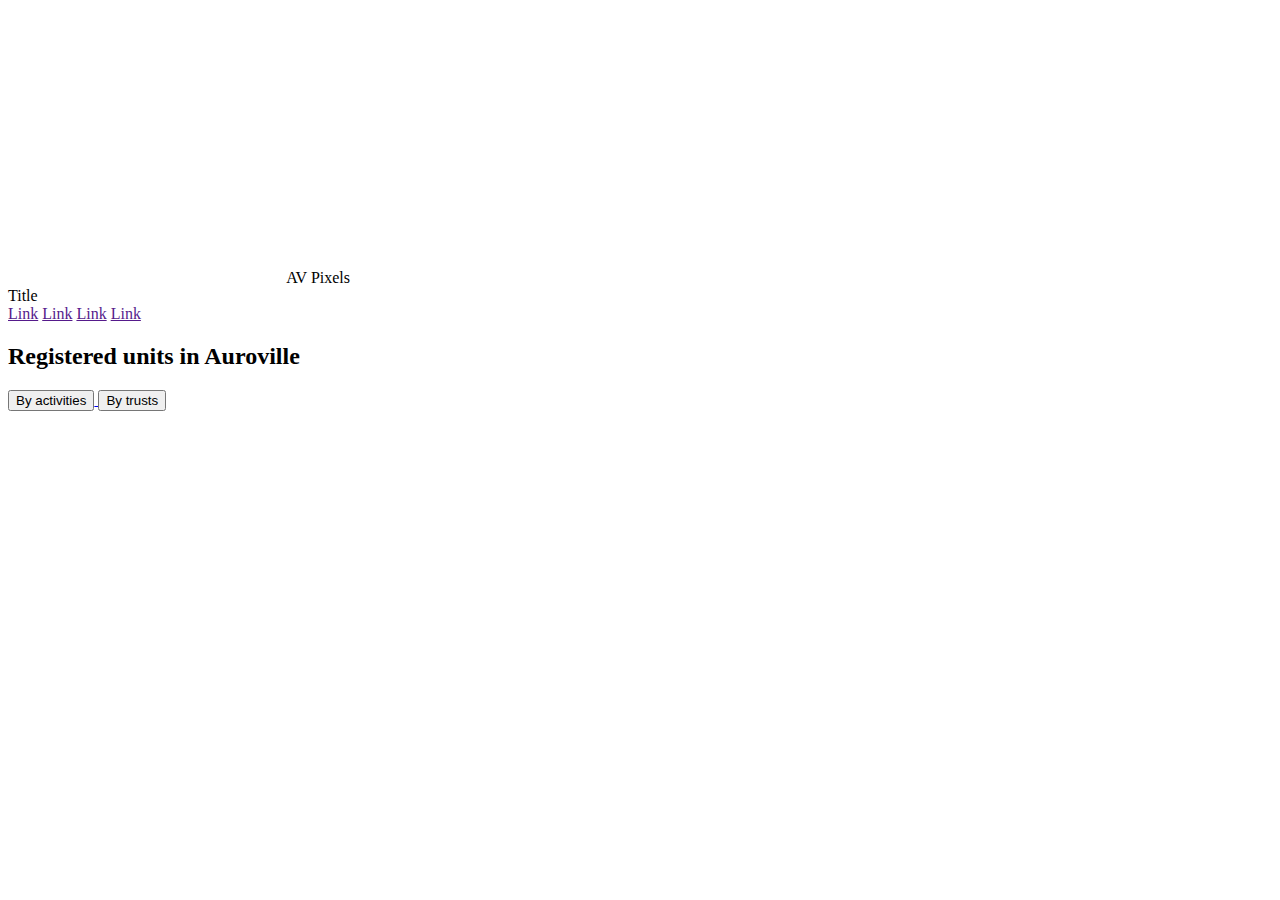
==== commit 05eb6085: "Update index.html" ====
--- a/index.html
+++ b/index.html
@@ -9,13 +9,13 @@
     <!-- Use title if it's in the page YAML frontmatter -->
     <title>Website title</title>
     <link rel="shortcut icon" type="image/png" href="images/avsymbol.svg">
-    <link href="../stylesheets/material.css" rel="stylesheet" />
-    <link href="../stylesheets/site.css" rel="stylesheet" />
-    <script src="../javascripts/material.js"></script>
-    <script src="../javascripts/d3.v4.min.js"></script>
-    <script src="../javascripts/legend.min.js"></script>
-    <script src="../javascripts/activity.js"></script>
-    <script src="../javascripts/trusts.js"></script>
+    <link href="../orgav/stylesheets/material.css" rel="stylesheet" />
+    <link href="../orgav/stylesheets/site.css" rel="stylesheet" />
+    <script src="../orgav/javascripts/material.js"></script>
+    <script src="../orgav/javascripts/d3.v4.min.js"></script>
+    <script src="../orgav/javascripts/legend.min.js"></script>
+    <script src="../orgav/javascripts/activity.js"></script>
+    <script src="../orgav/javascripts/trusts.js"></script>
 
     <link rel="stylesheet" href="https://fonts.googleapis.com/icon?family=Material+Icons">
     <link rel="stylesheet" href="https://code.getmdl.io/1.3.0/material.orange-pink.min.css" />
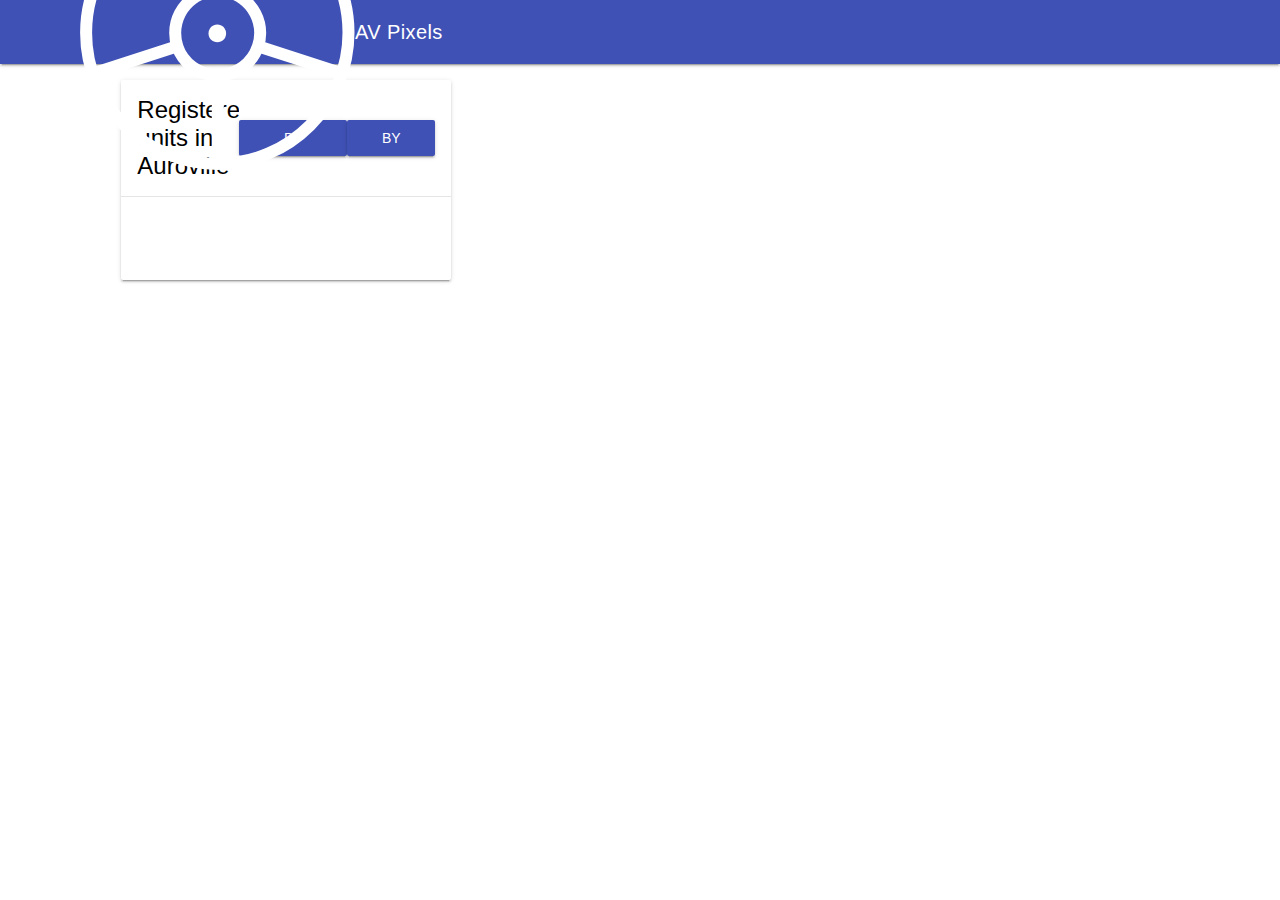
==== commit 465a37b9: "Update index.html" ====
--- a/index.html
+++ b/index.html
@@ -9,7 +9,7 @@
     <!-- Use title if it's in the page YAML frontmatter -->
     <title>Website title</title>
     <link rel="shortcut icon" type="image/png" href="images/avsymbol.svg">
-    <link href="../orgav/stylesheets/material.css" rel="stylesheet" />
+    <link href="../stylesheets/material.css" rel="stylesheet" />
     <link href="../orgav/stylesheets/site.css" rel="stylesheet" />
     <script src="../orgav/javascripts/material.js"></script>
     <script src="../orgav/javascripts/d3.v4.min.js"></script>
--- a/stylesheets/material.css
+++ b/stylesheets/material.css
@@ -0,0 +1,11476 @@
+/**
+ * material-design-lite - Material Design Components in CSS, JS and HTML
+ * @version v1.3.0
+ * @license Apache-2.0
+ * @copyright 2015 Google, Inc.
+ * @link https://github.com/google/material-design-lite
+ */
+@charset "UTF-8";
+/**
+ * Copyright 2015 Google Inc. All Rights Reserved.
+ *
+ * Licensed under the Apache License, Version 2.0 (the "License");
+ * you may not use this file except in compliance with the License.
+ * You may obtain a copy of the License at
+ *
+ *      http://www.apache.org/licenses/LICENSE-2.0
+ *
+ * Unless required by applicable law or agreed to in writing, software
+ * distributed under the License is distributed on an "AS IS" BASIS,
+ * WITHOUT WARRANTIES OR CONDITIONS OF ANY KIND, either express or implied.
+ * See the License for the specific language governing permissions and
+ * limitations under the License.
+ */
+/* Material Design Lite */
+/**
+ * Copyright 2015 Google Inc. All Rights Reserved.
+ *
+ * Licensed under the Apache License, Version 2.0 (the "License");
+ * you may not use this file except in compliance with the License.
+ * You may obtain a copy of the License at
+ *
+ *      http://www.apache.org/licenses/LICENSE-2.0
+ *
+ * Unless required by applicable law or agreed to in writing, software
+ * distributed under the License is distributed on an "AS IS" BASIS,
+ * WITHOUT WARRANTIES OR CONDITIONS OF ANY KIND, either express or implied.
+ * See the License for the specific language governing permissions and
+ * limitations under the License.
+ */
+/*------------------------------------*    $CONTENTS
+\*------------------------------------*/
+/**
+ * STYLE GUIDE VARIABLES------------------Declarations of Sass variables
+ * -----Typography
+ * -----Colors
+ * -----Textfield
+ * -----Switch
+ * -----Spinner
+ * -----Radio
+ * -----Menu
+ * -----List
+ * -----Layout
+ * -----Icon toggles
+ * -----Footer
+ * -----Column
+ * -----Checkbox
+ * -----Card
+ * -----Button
+ * -----Animation
+ * -----Progress
+ * -----Badge
+ * -----Shadows
+ * -----Grid
+ * -----Data table
+ * -----Dialog
+ * -----Snackbar
+ * -----Tooltip
+ * -----Chip
+ *
+ * Even though all variables have the `!default` directive, most of them
+ * should not be changed as they are dependent one another. This can cause
+ * visual distortions (like alignment issues) that are hard to track down
+ * and fix.
+ */
+/* ==========  TYPOGRAPHY  ========== */
+/* We're splitting fonts into "preferred" and "performance" in order to optimize
+   page loading. For important text, such as the body, we want it to load
+   immediately and not wait for the web font load, whereas for other sections,
+   such as headers and titles, we're OK with things taking a bit longer to load.
+   We do have some optional classes and parameters in the mixins, in case you
+   definitely want to make sure you're using the preferred font and don't mind
+   the performance hit.
+   We should be able to improve on this once CSS Font Loading L3 becomes more
+   widely available.
+*/
+/* ==========  COLORS  ========== */
+/**
+*
+* Material design color palettes.
+* @see http://www.google.com/design/spec/style/color.html
+*
+**/
+/**
+ * Copyright 2015 Google Inc. All Rights Reserved.
+ *
+ * Licensed under the Apache License, Version 2.0 (the "License");
+ * you may not use this file except in compliance with the License.
+ * You may obtain a copy of the License at
+ *
+ *      http://www.apache.org/licenses/LICENSE-2.0
+ *
+ * Unless required by applicable law or agreed to in writing, software
+ * distributed under the License is distributed on an "AS IS" BASIS,
+ * WITHOUT WARRANTIES OR CONDITIONS OF ANY KIND, either express or implied.
+ * See the License for the specific language governing permissions and
+ * limitations under the License.
+ */
+/* ==========  Color Palettes  ========== */
+/* colors.scss */
+/**
+ * Copyright 2015 Google Inc. All Rights Reserved.
+ *
+ * Licensed under the Apache License, Version 2.0 (the "License");
+ * you may not use this file except in compliance with the License.
+ * You may obtain a copy of the License at
+ *
+ *      http://www.apache.org/licenses/LICENSE-2.0
+ *
+ * Unless required by applicable law or agreed to in writing, software
+ * distributed under the License is distributed on an "AS IS" BASIS,
+ * WITHOUT WARRANTIES OR CONDITIONS OF ANY KIND, either express or implied.
+ * See the License for the specific language governing permissions and
+ * limitations under the License.
+ */
+/* ==========  IMAGES  ========== */
+/* ==========  Color & Themes  ========== */
+/* ==========  Typography  ========== */
+/* ==========  Components  ========== */
+/* ==========  Standard Buttons  ========== */
+/* ==========  Icon Toggles  ========== */
+/* ==========  Radio Buttons  ========== */
+/* ==========  Ripple effect  ========== */
+/* ==========  Layout  ========== */
+/* ==========  Content Tabs  ========== */
+/* ==========  Checkboxes  ========== */
+/* ==========  Switches  ========== */
+/* ==========  Spinner  ========== */
+/* ==========  Text fields  ========== */
+/* ==========  Card  ========== */
+/* ==========  Sliders ========== */
+/* ========== Progress ========== */
+/* ==========  List ========== */
+/* ==========  Item ========== */
+/* ==========  Dropdown menu ========== */
+/* ==========  Tooltips  ========== */
+/* ==========  Footer  ========== */
+/* TEXTFIELD */
+/* SWITCH */
+/* SPINNER */
+/* RADIO */
+/* MENU */
+/* LIST */
+/* LAYOUT */
+/* ICON TOGGLE */
+/* FOOTER */
+/*mega-footer*/
+/*mini-footer*/
+/* CHECKBOX */
+/* CARD */
+/* Card dimensions */
+/* Cover image */
+/* BUTTON */
+/**
+ *
+ * Dimensions
+ *
+ */
+/* ANIMATION */
+/* PROGRESS */
+/* BADGE */
+/* SHADOWS */
+/* GRID */
+/* DATA TABLE */
+/* DIALOG */
+/* SNACKBAR */
+/* TOOLTIP */
+/* CHIP */
+/**
+ * Copyright 2015 Google Inc. All Rights Reserved.
+ *
+ * Licensed under the Apache License, Version 2.0 (the "License");
+ * you may not use this file except in compliance with the License.
+ * You may obtain a copy of the License at
+ *
+ *      http://www.apache.org/licenses/LICENSE-2.0
+ *
+ * Unless required by applicable law or agreed to in writing, software
+ * distributed under the License is distributed on an "AS IS" BASIS,
+ * WITHOUT WARRANTIES OR CONDITIONS OF ANY KIND, either express or implied.
+ * See the License for the specific language governing permissions and
+ * limitations under the License.
+ */
+/* Typography */
+/* Shadows */
+/* Animations */
+/* Dialog */
+/**
+ * Copyright 2015 Google Inc. All Rights Reserved.
+ *
+ * Licensed under the Apache License, Version 2.0 (the "License");
+ * you may not use this file except in compliance with the License.
+ * You may obtain a copy of the License at
+ *
+ *      http://www.apache.org/licenses/LICENSE-2.0
+ *
+ * Unless required by applicable law or agreed to in writing, software
+ * distributed under the License is distributed on an "AS IS" BASIS,
+ * WITHOUT WARRANTIES OR CONDITIONS OF ANY KIND, either express or implied.
+ * See the License for the specific language governing permissions and
+ * limitations under the License.
+ */
+/**
+ * Copyright 2015 Google Inc. All Rights Reserved.
+ *
+ * Licensed under the Apache License, Version 2.0 (the "License");
+ * you may not use this file except in compliance with the License.
+ * You may obtain a copy of the License at
+ *
+ *      http://www.apache.org/licenses/LICENSE-2.0
+ *
+ * Unless required by applicable law or agreed to in writing, software
+ * distributed under the License is distributed on an "AS IS" BASIS,
+ * WITHOUT WARRANTIES OR CONDITIONS OF ANY KIND, either express or implied.
+ * See the License for the specific language governing permissions and
+ * limitations under the License.
+ */
+/**
+ * Copyright 2015 Google Inc. All Rights Reserved.
+ *
+ * Licensed under the Apache License, Version 2.0 (the "License");
+ * you may not use this file except in compliance with the License.
+ * You may obtain a copy of the License at
+ *
+ *      http://www.apache.org/licenses/LICENSE-2.0
+ *
+ * Unless required by applicable law or agreed to in writing, software
+ * distributed under the License is distributed on an "AS IS" BASIS,
+ * WITHOUT WARRANTIES OR CONDITIONS OF ANY KIND, either express or implied.
+ * See the License for the specific language governing permissions and
+ * limitations under the License.
+ */
+/*------------------------------------*    $CONTENTS
+\*------------------------------------*/
+/**
+ * STYLE GUIDE VARIABLES------------------Declarations of Sass variables
+ * -----Typography
+ * -----Colors
+ * -----Textfield
+ * -----Switch
+ * -----Spinner
+ * -----Radio
+ * -----Menu
+ * -----List
+ * -----Layout
+ * -----Icon toggles
+ * -----Footer
+ * -----Column
+ * -----Checkbox
+ * -----Card
+ * -----Button
+ * -----Animation
+ * -----Progress
+ * -----Badge
+ * -----Shadows
+ * -----Grid
+ * -----Data table
+ * -----Dialog
+ * -----Snackbar
+ * -----Tooltip
+ * -----Chip
+ *
+ * Even though all variables have the `!default` directive, most of them
+ * should not be changed as they are dependent one another. This can cause
+ * visual distortions (like alignment issues) that are hard to track down
+ * and fix.
+ */
+/* ==========  TYPOGRAPHY  ========== */
+/* We're splitting fonts into "preferred" and "performance" in order to optimize
+   page loading. For important text, such as the body, we want it to load
+   immediately and not wait for the web font load, whereas for other sections,
+   such as headers and titles, we're OK with things taking a bit longer to load.
+   We do have some optional classes and parameters in the mixins, in case you
+   definitely want to make sure you're using the preferred font and don't mind
+   the performance hit.
+   We should be able to improve on this once CSS Font Loading L3 becomes more
+   widely available.
+*/
+/* ==========  COLORS  ========== */
+/**
+*
+* Material design color palettes.
+* @see http://www.google.com/design/spec/style/color.html
+*
+**/
+/**
+ * Copyright 2015 Google Inc. All Rights Reserved.
+ *
+ * Licensed under the Apache License, Version 2.0 (the "License");
+ * you may not use this file except in compliance with the License.
+ * You may obtain a copy of the License at
+ *
+ *      http://www.apache.org/licenses/LICENSE-2.0
+ *
+ * Unless required by applicable law or agreed to in writing, software
+ * distributed under the License is distributed on an "AS IS" BASIS,
+ * WITHOUT WARRANTIES OR CONDITIONS OF ANY KIND, either express or implied.
+ * See the License for the specific language governing permissions and
+ * limitations under the License.
+ */
+/* ==========  Color Palettes  ========== */
+/* colors.scss */
+/**
+ * Copyright 2015 Google Inc. All Rights Reserved.
+ *
+ * Licensed under the Apache License, Version 2.0 (the "License");
+ * you may not use this file except in compliance with the License.
+ * You may obtain a copy of the License at
+ *
+ *      http://www.apache.org/licenses/LICENSE-2.0
+ *
+ * Unless required by applicable law or agreed to in writing, software
+ * distributed under the License is distributed on an "AS IS" BASIS,
+ * WITHOUT WARRANTIES OR CONDITIONS OF ANY KIND, either express or implied.
+ * See the License for the specific language governing permissions and
+ * limitations under the License.
+ */
+/* ==========  IMAGES  ========== */
+/* ==========  Color & Themes  ========== */
+/* ==========  Typography  ========== */
+/* ==========  Components  ========== */
+/* ==========  Standard Buttons  ========== */
+/* ==========  Icon Toggles  ========== */
+/* ==========  Radio Buttons  ========== */
+/* ==========  Ripple effect  ========== */
+/* ==========  Layout  ========== */
+/* ==========  Content Tabs  ========== */
+/* ==========  Checkboxes  ========== */
+/* ==========  Switches  ========== */
+/* ==========  Spinner  ========== */
+/* ==========  Text fields  ========== */
+/* ==========  Card  ========== */
+/* ==========  Sliders ========== */
+/* ========== Progress ========== */
+/* ==========  List ========== */
+/* ==========  Item ========== */
+/* ==========  Dropdown menu ========== */
+/* ==========  Tooltips  ========== */
+/* ==========  Footer  ========== */
+/* TEXTFIELD */
+/* SWITCH */
+/* SPINNER */
+/* RADIO */
+/* MENU */
+/* LIST */
+/* LAYOUT */
+/* ICON TOGGLE */
+/* FOOTER */
+/*mega-footer*/
+/*mini-footer*/
+/* CHECKBOX */
+/* CARD */
+/* Card dimensions */
+/* Cover image */
+/* BUTTON */
+/**
+ *
+ * Dimensions
+ *
+ */
+/* ANIMATION */
+/* PROGRESS */
+/* BADGE */
+/* SHADOWS */
+/* GRID */
+/* DATA TABLE */
+/* DIALOG */
+/* SNACKBAR */
+/* TOOLTIP */
+/* CHIP */
+/*
+ * What follows is the result of much research on cross-browser styling.
+ * Credit left inline and big thanks to Nicolas Gallagher, Jonathan Neal,
+ * Kroc Camen, and the H5BP dev community and team.
+ */
+/* ==========================================================================
+   Base styles: opinionated defaults
+   ========================================================================== */
+html {
+  color: rgba(0,0,0, 0.87);
+  font-size: 1em;
+  line-height: 1.4; }
+
+/*
+ * Remove text-shadow in selection highlight:
+ * https://twitter.com/miketaylr/status/12228805301
+ *
+ * These selection rule sets have to be separate.
+ * Customize the background color to match your design.
+ */
+::-moz-selection {
+  background: #b3d4fc;
+  text-shadow: none; }
+::selection {
+  background: #b3d4fc;
+  text-shadow: none; }
+
+/*
+ * A better looking default horizontal rule
+ */
+hr {
+  display: block;
+  height: 1px;
+  border: 0;
+  border-top: 1px solid #ccc;
+  margin: 1em 0;
+  padding: 0; }
+
+/*
+ * Remove the gap between audio, canvas, iframes,
+ * images, videos and the bottom of their containers:
+ * https://github.com/h5bp/html5-boilerplate/issues/440
+ */
+audio,
+canvas,
+iframe,
+img,
+svg,
+video {
+  vertical-align: middle; }
+
+/*
+ * Remove default fieldset styles.
+ */
+fieldset {
+  border: 0;
+  margin: 0;
+  padding: 0; }
+
+/*
+ * Allow only vertical resizing of textareas.
+ */
+textarea {
+  resize: vertical; }
+
+/* ==========================================================================
+   Browser Upgrade Prompt
+   ========================================================================== */
+.browserupgrade {
+  margin: 0.2em 0;
+  background: #ccc;
+  color: #000;
+  padding: 0.2em 0; }
+
+/* ==========================================================================
+   Author's custom styles
+   ========================================================================== */
+/* ==========================================================================
+   Helper classes
+   ========================================================================== */
+/*
+ * Hide visually and from screen readers:
+ */
+.hidden {
+  display: none !important; }
+
+/*
+ * Hide only visually, but have it available for screen readers:
+ * http://snook.ca/archives/html_and_css/hiding-content-for-accessibility
+ */
+.visuallyhidden {
+  border: 0;
+  clip: rect(0 0 0 0);
+  height: 1px;
+  margin: -1px;
+  overflow: hidden;
+  padding: 0;
+  position: absolute;
+  width: 1px; }
+
+/*
+ * Extends the .visuallyhidden class to allow the element
+ * to be focusable when navigated to via the keyboard:
+ * https://www.drupal.org/node/897638
+ */
+.visuallyhidden.focusable:active,
+.visuallyhidden.focusable:focus {
+  clip: auto;
+  height: auto;
+  margin: 0;
+  overflow: visible;
+  position: static;
+  width: auto; }
+
+/*
+ * Hide visually and from screen readers, but maintain layout
+ */
+.invisible {
+  visibility: hidden; }
+
+/*
+ * Clearfix: contain floats
+ *
+ * For modern browsers
+ * 1. The space content is one way to avoid an Opera bug when the
+ *    `contenteditable` attribute is included anywhere else in the document.
+ *    Otherwise it causes space to appear at the top and bottom of elements
+ *    that receive the `clearfix` class.
+ * 2. The use of `table` rather than `block` is only necessary if using
+ *    `:before` to contain the top-margins of child elements.
+ */
+.clearfix:before,
+.clearfix:after {
+  content: " ";
+  /* 1 */
+  display: table;
+  /* 2 */ }
+
+.clearfix:after {
+  clear: both; }
+
+/* ==========================================================================
+   EXAMPLE Media Queries for Responsive Design.
+   These examples override the primary ('mobile first') styles.
+   Modify as content requires.
+   ========================================================================== */
+@media only screen and (min-width: 35em) {
+  /* Style adjustments for viewports that meet the condition */ }
+
+@media print, (-webkit-min-device-pixel-ratio: 1.25), (min-resolution: 1.25dppx), (min-resolution: 120dpi) {
+  /* Style adjustments for high resolution devices */ }
+
+/* ==========================================================================
+   Print styles.
+   Inlined to avoid the additional HTTP request:
+   http://www.phpied.com/delay-loading-your-print-css/
+   ========================================================================== */
+@media print {
+  *,
+  *:before,
+  *:after,
+  *:first-letter {
+    background: transparent !important;
+    color: #000 !important;
+    /* Black prints faster: http://www.sanbeiji.com/archives/953 */
+    box-shadow: none !important; }
+  a,
+  a:visited {
+    text-decoration: underline; }
+  a[href]:after {
+    content: " (" attr(href) ")"; }
+  abbr[title]:after {
+    content: " (" attr(title) ")"; }
+  /*
+     * Don't show links that are fragment identifiers,
+     * or use the `javascript:` pseudo protocol
+     */
+  a[href^="#"]:after,
+  a[href^="javascript:"]:after {
+    content: ""; }
+  pre,
+  blockquote {
+    border: 1px solid #999;
+    page-break-inside: avoid; }
+  /*
+     * Printing Tables:
+     * http://css-discuss.incutio.com/wiki/Printing_Tables
+     */
+  thead {
+    display: table-header-group; }
+  tr,
+  img {
+    page-break-inside: avoid; }
+  img {
+    max-width: 100% !important; }
+  p,
+  h2,
+  h3 {
+    orphans: 3;
+    widows: 3; }
+  h2,
+  h3 {
+    page-break-after: avoid; } }
+
+/**
+ * Copyright 2015 Google Inc. All Rights Reserved.
+ *
+ * Licensed under the Apache License, Version 2.0 (the "License");
+ * you may not use this file except in compliance with the License.
+ * You may obtain a copy of the License at
+ *
+ *      http://www.apache.org/licenses/LICENSE-2.0
+ *
+ * Unless required by applicable law or agreed to in writing, software
+ * distributed under the License is distributed on an "AS IS" BASIS,
+ * WITHOUT WARRANTIES OR CONDITIONS OF ANY KIND, either express or implied.
+ * See the License for the specific language governing permissions and
+ * limitations under the License.
+ */
+/* Remove the unwanted box around FAB buttons */
+/* More info: http://goo.gl/IPwKi */
+a, .mdl-accordion, .mdl-button, .mdl-card, .mdl-checkbox, .mdl-dropdown-menu,
+.mdl-icon-toggle, .mdl-item, .mdl-radio, .mdl-slider, .mdl-switch, .mdl-tabs__tab {
+  -webkit-tap-highlight-color: transparent;
+  -webkit-tap-highlight-color: rgba(255, 255, 255, 0); }
+
+/*
+ * Make html take up the entire screen
+ * Then set touch-action to avoid touch delay on mobile IE
+ */
+html {
+  width: 100%;
+  height: 100%;
+  -ms-touch-action: manipulation;
+  touch-action: manipulation; }
+
+/*
+* Make body take up the entire screen
+* Remove body margin so layout containers don't cause extra overflow.
+*/
+body {
+  width: 100%;
+  min-height: 100%;
+  margin: 0; }
+
+/*
+ * Main display reset for IE support.
+ * Source: http://weblog.west-wind.com/posts/2015/Jan/12/main-HTML5-Tag-not-working-in-Internet-Explorer-91011
+ */
+main {
+  display: block; }
+
+/*
+* Apply no display to elements with the hidden attribute.
+* IE 9 and 10 support.
+*/
+*[hidden] {
+  display: none !important; }
+
+/**
+ * Copyright 2015 Google Inc. All Rights Reserved.
+ *
+ * Licensed under the Apache License, Version 2.0 (the "License");
+ * you may not use this file except in compliance with the License.
+ * You may obtain a copy of the License at
+ *
+ *      http://www.apache.org/licenses/LICENSE-2.0
+ *
+ * Unless required by applicable law or agreed to in writing, software
+ * distributed under the License is distributed on an "AS IS" BASIS,
+ * WITHOUT WARRANTIES OR CONDITIONS OF ANY KIND, either express or implied.
+ * See the License for the specific language governing permissions and
+ * limitations under the License.
+ */
+/**
+ * Copyright 2015 Google Inc. All Rights Reserved.
+ *
+ * Licensed under the Apache License, Version 2.0 (the "License");
+ * you may not use this file except in compliance with the License.
+ * You may obtain a copy of the License at
+ *
+ *      http://www.apache.org/licenses/LICENSE-2.0
+ *
+ * Unless required by applicable law or agreed to in writing, software
+ * distributed under the License is distributed on an "AS IS" BASIS,
+ * WITHOUT WARRANTIES OR CONDITIONS OF ANY KIND, either express or implied.
+ * See the License for the specific language governing permissions and
+ * limitations under the License.
+ */
+/*------------------------------------*    $CONTENTS
+\*------------------------------------*/
+/**
+ * STYLE GUIDE VARIABLES------------------Declarations of Sass variables
+ * -----Typography
+ * -----Colors
+ * -----Textfield
+ * -----Switch
+ * -----Spinner
+ * -----Radio
+ * -----Menu
+ * -----List
+ * -----Layout
+ * -----Icon toggles
+ * -----Footer
+ * -----Column
+ * -----Checkbox
+ * -----Card
+ * -----Button
+ * -----Animation
+ * -----Progress
+ * -----Badge
+ * -----Shadows
+ * -----Grid
+ * -----Data table
+ * -----Dialog
+ * -----Snackbar
+ * -----Tooltip
+ * -----Chip
+ *
+ * Even though all variables have the `!default` directive, most of them
+ * should not be changed as they are dependent one another. This can cause
+ * visual distortions (like alignment issues) that are hard to track down
+ * and fix.
+ */
+/* ==========  TYPOGRAPHY  ========== */
+/* We're splitting fonts into "preferred" and "performance" in order to optimize
+   page loading. For important text, such as the body, we want it to load
+   immediately and not wait for the web font load, whereas for other sections,
+   such as headers and titles, we're OK with things taking a bit longer to load.
+   We do have some optional classes and parameters in the mixins, in case you
+   definitely want to make sure you're using the preferred font and don't mind
+   the performance hit.
+   We should be able to improve on this once CSS Font Loading L3 becomes more
+   widely available.
+*/
+/* ==========  COLORS  ========== */
+/**
+*
+* Material design color palettes.
+* @see http://www.google.com/design/spec/style/color.html
+*
+**/
+/**
+ * Copyright 2015 Google Inc. All Rights Reserved.
+ *
+ * Licensed under the Apache License, Version 2.0 (the "License");
+ * you may not use this file except in compliance with the License.
+ * You may obtain a copy of the License at
+ *
+ *      http://www.apache.org/licenses/LICENSE-2.0
+ *
+ * Unless required by applicable law or agreed to in writing, software
+ * distributed under the License is distributed on an "AS IS" BASIS,
+ * WITHOUT WARRANTIES OR CONDITIONS OF ANY KIND, either express or implied.
+ * See the License for the specific language governing permissions and
+ * limitations under the License.
+ */
+/* ==========  Color Palettes  ========== */
+/* colors.scss */
+/**
+ * Copyright 2015 Google Inc. All Rights Reserved.
+ *
+ * Licensed under the Apache License, Version 2.0 (the "License");
+ * you may not use this file except in compliance with the License.
+ * You may obtain a copy of the License at
+ *
+ *      http://www.apache.org/licenses/LICENSE-2.0
+ *
+ * Unless required by applicable law or agreed to in writing, software
+ * distributed under the License is distributed on an "AS IS" BASIS,
+ * WITHOUT WARRANTIES OR CONDITIONS OF ANY KIND, either express or implied.
+ * See the License for the specific language governing permissions and
+ * limitations under the License.
+ */
+/* ==========  IMAGES  ========== */
+/* ==========  Color & Themes  ========== */
+/* ==========  Typography  ========== */
+/* ==========  Components  ========== */
+/* ==========  Standard Buttons  ========== */
+/* ==========  Icon Toggles  ========== */
+/* ==========  Radio Buttons  ========== */
+/* ==========  Ripple effect  ========== */
+/* ==========  Layout  ========== */
+/* ==========  Content Tabs  ========== */
+/* ==========  Checkboxes  ========== */
+/* ==========  Switches  ========== */
+/* ==========  Spinner  ========== */
+/* ==========  Text fields  ========== */
+/* ==========  Card  ========== */
+/* ==========  Sliders ========== */
+/* ========== Progress ========== */
+/* ==========  List ========== */
+/* ==========  Item ========== */
+/* ==========  Dropdown menu ========== */
+/* ==========  Tooltips  ========== */
+/* ==========  Footer  ========== */
+/* TEXTFIELD */
+/* SWITCH */
+/* SPINNER */
+/* RADIO */
+/* MENU */
+/* LIST */
+/* LAYOUT */
+/* ICON TOGGLE */
+/* FOOTER */
+/*mega-footer*/
+/*mini-footer*/
+/* CHECKBOX */
+/* CARD */
+/* Card dimensions */
+/* Cover image */
+/* BUTTON */
+/**
+ *
+ * Dimensions
+ *
+ */
+/* ANIMATION */
+/* PROGRESS */
+/* BADGE */
+/* SHADOWS */
+/* GRID */
+/* DATA TABLE */
+/* DIALOG */
+/* SNACKBAR */
+/* TOOLTIP */
+/* CHIP */
+/**
+ * Copyright 2015 Google Inc. All Rights Reserved.
+ *
+ * Licensed under the Apache License, Version 2.0 (the "License");
+ * you may not use this file except in compliance with the License.
+ * You may obtain a copy of the License at
+ *
+ *      http://www.apache.org/licenses/LICENSE-2.0
+ *
+ * Unless required by applicable law or agreed to in writing, software
+ * distributed under the License is distributed on an "AS IS" BASIS,
+ * WITHOUT WARRANTIES OR CONDITIONS OF ANY KIND, either express or implied.
+ * See the License for the specific language governing permissions and
+ * limitations under the License.
+ */
+/* Typography */
+/* Shadows */
+/* Animations */
+/* Dialog */
+html, body {
+  font-family: "Helvetica", "Arial", sans-serif;
+  font-size: 14px;
+  font-weight: 400;
+  line-height: 20px; }
+
+h1, h2, h3, h4, h5, h6, p {
+  margin: 0;
+  padding: 0; }
+
+/**
+  * Styles for HTML elements
+  */
+h1 small, h2 small, h3 small, h4 small, h5 small, h6 small {
+  font-family: "Roboto", "Helvetica", "Arial", sans-serif;
+  font-size: 56px;
+  font-weight: 400;
+  line-height: 1.35;
+  letter-spacing: -0.02em;
+  opacity: 0.54;
+  font-size: 0.6em; }
+
+h1 {
+  font-family: "Roboto", "Helvetica", "Arial", sans-serif;
+  font-size: 56px;
+  font-weight: 400;
+  line-height: 1.35;
+  letter-spacing: -0.02em;
+  margin-top: 24px;
+  margin-bottom: 24px; }
+
+h2 {
+  font-family: "Roboto", "Helvetica", "Arial", sans-serif;
+  font-size: 45px;
+  font-weight: 400;
+  line-height: 48px;
+  margin-top: 24px;
+  margin-bottom: 24px; }
+
+h3 {
+  font-family: "Roboto", "Helvetica", "Arial", sans-serif;
+  font-size: 34px;
+  font-weight: 400;
+  line-height: 40px;
+  margin-top: 24px;
+  margin-bottom: 24px; }
+
+h4 {
+  font-family: "Roboto", "Helvetica", "Arial", sans-serif;
+  font-size: 24px;
+  font-weight: 400;
+  line-height: 32px;
+  -moz-osx-font-smoothing: grayscale;
+  margin-top: 24px;
+  margin-bottom: 16px; }
+
+h5 {
+  font-family: "Roboto", "Helvetica", "Arial", sans-serif;
+  font-size: 20px;
+  font-weight: 500;
+  line-height: 1;
+  letter-spacing: 0.02em;
+  margin-top: 24px;
+  margin-bottom: 16px; }
+
+h6 {
+  font-family: "Roboto", "Helvetica", "Arial", sans-serif;
+  font-size: 16px;
+  font-weight: 400;
+  line-height: 24px;
+  letter-spacing: 0.04em;
+  margin-top: 24px;
+  margin-bottom: 16px; }
+
+p {
+  font-size: 14px;
+  font-weight: 400;
+  line-height: 24px;
+  letter-spacing: 0;
+  margin-bottom: 16px; }
+
+a {
+  color: rgb(255,64,129);
+  font-weight: 500; }
+
+blockquote {
+  font-family: "Roboto", "Helvetica", "Arial", sans-serif;
+  position: relative;
+  font-size: 24px;
+  font-weight: 300;
+  font-style: italic;
+  line-height: 1.35;
+  letter-spacing: 0.08em; }
+  blockquote:before {
+    position: absolute;
+    left: -0.5em;
+    content: '“'; }
+  blockquote:after {
+    content: '”';
+    margin-left: -0.05em; }
+
+mark {
+  background-color: #f4ff81; }
+
+dt {
+  font-weight: 700; }
+
+address {
+  font-size: 12px;
+  font-weight: 400;
+  line-height: 1;
+  letter-spacing: 0;
+  font-style: normal; }
+
+ul, ol {
+  font-size: 14px;
+  font-weight: 400;
+  line-height: 24px;
+  letter-spacing: 0; }
+
+/**
+ * Class Name Styles
+ */
+.mdl-typography--display-4 {
+  font-family: "Roboto", "Helvetica", "Arial", sans-serif;
+  font-size: 112px;
+  font-weight: 300;
+  line-height: 1;
+  letter-spacing: -0.04em; }
+
+.mdl-typography--display-4-color-contrast {
+  font-family: "Roboto", "Helvetica", "Arial", sans-serif;
+  font-size: 112px;
+  font-weight: 300;
+  line-height: 1;
+  letter-spacing: -0.04em;
+  opacity: 0.54; }
+
+.mdl-typography--display-3 {
+  font-family: "Roboto", "Helvetica", "Arial", sans-serif;
+  font-size: 56px;
+  font-weight: 400;
+  line-height: 1.35;
+  letter-spacing: -0.02em; }
+
+.mdl-typography--display-3-color-contrast {
+  font-family: "Roboto", "Helvetica", "Arial", sans-serif;
+  font-size: 56px;
+  font-weight: 400;
+  line-height: 1.35;
+  letter-spacing: -0.02em;
+  opacity: 0.54; }
+
+.mdl-typography--display-2 {
+  font-family: "Roboto", "Helvetica", "Arial", sans-serif;
+  font-size: 45px;
+  font-weight: 400;
+  line-height: 48px; }
+
+.mdl-typography--display-2-color-contrast {
+  font-family: "Roboto", "Helvetica", "Arial", sans-serif;
+  font-size: 45px;
+  font-weight: 400;
+  line-height: 48px;
+  opacity: 0.54; }
+
+.mdl-typography--display-1 {
+  font-family: "Roboto", "Helvetica", "Arial", sans-serif;
+  font-size: 34px;
+  font-weight: 400;
+  line-height: 40px; }
+
+.mdl-typography--display-1-color-contrast {
+  font-family: "Roboto", "Helvetica", "Arial", sans-serif;
+  font-size: 34px;
+  font-weight: 400;
+  line-height: 40px;
+  opacity: 0.54; }
+
+.mdl-typography--headline {
+  font-family: "Roboto", "Helvetica", "Arial", sans-serif;
+  font-size: 24px;
+  font-weight: 400;
+  line-height: 32px;
+  -moz-osx-font-smoothing: grayscale; }
+
+.mdl-typography--headline-color-contrast {
+  font-family: "Roboto", "Helvetica", "Arial", sans-serif;
+  font-size: 24px;
+  font-weight: 400;
+  line-height: 32px;
+  -moz-osx-font-smoothing: grayscale;
+  opacity: 0.87; }
+
+.mdl-typography--title {
+  font-family: "Roboto", "Helvetica", "Arial", sans-serif;
+  font-size: 20px;
+  font-weight: 500;
+  line-height: 1;
+  letter-spacing: 0.02em; }
+
+.mdl-typography--title-color-contrast {
+  font-family: "Roboto", "Helvetica", "Arial", sans-serif;
+  font-size: 20px;
+  font-weight: 500;
+  line-height: 1;
+  letter-spacing: 0.02em;
+  opacity: 0.87; }
+
+.mdl-typography--subhead {
+  font-family: "Roboto", "Helvetica", "Arial", sans-serif;
+  font-size: 16px;
+  font-weight: 400;
+  line-height: 24px;
+  letter-spacing: 0.04em; }
+
+.mdl-typography--subhead-color-contrast {
+  font-family: "Roboto", "Helvetica", "Arial", sans-serif;
+  font-size: 16px;
+  font-weight: 400;
+  line-height: 24px;
+  letter-spacing: 0.04em;
+  opacity: 0.87; }
+
+.mdl-typography--body-2 {
+  font-size: 14px;
+  font-weight: bold;
+  line-height: 24px;
+  letter-spacing: 0; }
+
+.mdl-typography--body-2-color-contrast {
+  font-size: 14px;
+  font-weight: bold;
+  line-height: 24px;
+  letter-spacing: 0;
+  opacity: 0.87; }
+
+.mdl-typography--body-1 {
+  font-size: 14px;
+  font-weight: 400;
+  line-height: 24px;
+  letter-spacing: 0; }
+
+.mdl-typography--body-1-color-contrast {
+  font-size: 14px;
+  font-weight: 400;
+  line-height: 24px;
+  letter-spacing: 0;
+  opacity: 0.87; }
+
+.mdl-typography--body-2-force-preferred-font {
+  font-family: "Roboto", "Helvetica", "Arial", sans-serif;
+  font-size: 14px;
+  font-weight: 500;
+  line-height: 24px;
+  letter-spacing: 0; }
+
+.mdl-typography--body-2-force-preferred-font-color-contrast {
+  font-family: "Roboto", "Helvetica", "Arial", sans-serif;
+  font-size: 14px;
+  font-weight: 500;
+  line-height: 24px;
+  letter-spacing: 0;
+  opacity: 0.87; }
+
+.mdl-typography--body-1-force-preferred-font {
+  font-family: "Roboto", "Helvetica", "Arial", sans-serif;
+  font-size: 14px;
+  font-weight: 400;
+  line-height: 24px;
+  letter-spacing: 0; }
+
+.mdl-typography--body-1-force-preferred-font-color-contrast {
+  font-family: "Roboto", "Helvetica", "Arial", sans-serif;
+  font-size: 14px;
+  font-weight: 400;
+  line-height: 24px;
+  letter-spacing: 0;
+  opacity: 0.87; }
+
+.mdl-typography--caption {
+  font-size: 12px;
+  font-weight: 400;
+  line-height: 1;
+  letter-spacing: 0; }
+
+.mdl-typography--caption-force-preferred-font {
+  font-family: "Roboto", "Helvetica", "Arial", sans-serif;
+  font-size: 12px;
+  font-weight: 400;
+  line-height: 1;
+  letter-spacing: 0; }
+
+.mdl-typography--caption-color-contrast {
+  font-size: 12px;
+  font-weight: 400;
+  line-height: 1;
+  letter-spacing: 0;
+  opacity: 0.54; }
+
+.mdl-typography--caption-force-preferred-font-color-contrast {
+  font-family: "Roboto", "Helvetica", "Arial", sans-serif;
+  font-size: 12px;
+  font-weight: 400;
+  line-height: 1;
+  letter-spacing: 0;
+  opacity: 0.54; }
+
+.mdl-typography--menu {
+  font-family: "Roboto", "Helvetica", "Arial", sans-serif;
+  font-size: 14px;
+  font-weight: 500;
+  line-height: 1;
+  letter-spacing: 0; }
+
+.mdl-typography--menu-color-contrast {
+  font-family: "Roboto", "Helvetica", "Arial", sans-serif;
+  font-size: 14px;
+  font-weight: 500;
+  line-height: 1;
+  letter-spacing: 0;
+  opacity: 0.87; }
+
+.mdl-typography--button {
+  font-family: "Roboto", "Helvetica", "Arial", sans-serif;
+  font-size: 14px;
+  font-weight: 500;
+  text-transform: uppercase;
+  line-height: 1;
+  letter-spacing: 0; }
+
+.mdl-typography--button-color-contrast {
+  font-family: "Roboto", "Helvetica", "Arial", sans-serif;
+  font-size: 14px;
+  font-weight: 500;
+  text-transform: uppercase;
+  line-height: 1;
+  letter-spacing: 0;
+  opacity: 0.87; }
+
+.mdl-typography--text-left {
+  text-align: left; }
+
+.mdl-typography--text-right {
+  text-align: right; }
+
+.mdl-typography--text-center {
+  text-align: center; }
+
+.mdl-typography--text-justify {
+  text-align: justify; }
+
+.mdl-typography--text-nowrap {
+  white-space: nowrap; }
+
+.mdl-typography--text-lowercase {
+  text-transform: lowercase; }
+
+.mdl-typography--text-uppercase {
+  text-transform: uppercase; }
+
+.mdl-typography--text-capitalize {
+  text-transform: capitalize; }
+
+.mdl-typography--font-thin {
+  font-weight: 200 !important; }
+
+.mdl-typography--font-light {
+  font-weight: 300 !important; }
+
+.mdl-typography--font-regular {
+  font-weight: 400 !important; }
+
+.mdl-typography--font-medium {
+  font-weight: 500 !important; }
+
+.mdl-typography--font-bold {
+  font-weight: 700 !important; }
+
+.mdl-typography--font-black {
+  font-weight: 900 !important; }
+
+.material-icons {
+  font-family: 'Material Icons';
+  font-weight: normal;
+  font-style: normal;
+  font-size: 24px;
+  line-height: 1;
+  letter-spacing: normal;
+  text-transform: none;
+  display: inline-block;
+  word-wrap: normal;
+  -moz-font-feature-settings: 'liga';
+       font-feature-settings: 'liga';
+  -webkit-font-feature-settings: 'liga';
+  -webkit-font-smoothing: antialiased; }
+
+/**
+ * Copyright 2015 Google Inc. All Rights Reserved.
+ *
+ * Licensed under the Apache License, Version 2.0 (the "License");
+ * you may not use this file except in compliance with the License.
+ * You may obtain a copy of the License at
+ *
+ *      http://www.apache.org/licenses/LICENSE-2.0
+ *
+ * Unless required by applicable law or agreed to in writing, software
+ * distributed under the License is distributed on an "AS IS" BASIS,
+ * WITHOUT WARRANTIES OR CONDITIONS OF ANY KIND, either express or implied.
+ * See the License for the specific language governing permissions and
+ * limitations under the License.
+ */
+/**
+ * Copyright 2015 Google Inc. All Rights Reserved.
+ *
+ * Licensed under the Apache License, Version 2.0 (the "License");
+ * you may not use this file except in compliance with the License.
+ * You may obtain a copy of the License at
+ *
+ *      http://www.apache.org/licenses/LICENSE-2.0
+ *
+ * Unless required by applicable law or agreed to in writing, software
+ * distributed under the License is distributed on an "AS IS" BASIS,
+ * WITHOUT WARRANTIES OR CONDITIONS OF ANY KIND, either express or implied.
+ * See the License for the specific language governing permissions and
+ * limitations under the License.
+ */
+/*------------------------------------*    $CONTENTS
+\*------------------------------------*/
+/**
+ * STYLE GUIDE VARIABLES------------------Declarations of Sass variables
+ * -----Typography
+ * -----Colors
+ * -----Textfield
+ * -----Switch
+ * -----Spinner
+ * -----Radio
+ * -----Menu
+ * -----List
+ * -----Layout
+ * -----Icon toggles
+ * -----Footer
+ * -----Column
+ * -----Checkbox
+ * -----Card
+ * -----Button
+ * -----Animation
+ * -----Progress
+ * -----Badge
+ * -----Shadows
+ * -----Grid
+ * -----Data table
+ * -----Dialog
+ * -----Snackbar
+ * -----Tooltip
+ * -----Chip
+ *
+ * Even though all variables have the `!default` directive, most of them
+ * should not be changed as they are dependent one another. This can cause
+ * visual distortions (like alignment issues) that are hard to track down
+ * and fix.
+ */
+/* ==========  TYPOGRAPHY  ========== */
+/* We're splitting fonts into "preferred" and "performance" in order to optimize
+   page loading. For important text, such as the body, we want it to load
+   immediately and not wait for the web font load, whereas for other sections,
+   such as headers and titles, we're OK with things taking a bit longer to load.
+   We do have some optional classes and parameters in the mixins, in case you
+   definitely want to make sure you're using the preferred font and don't mind
+   the performance hit.
+   We should be able to improve on this once CSS Font Loading L3 becomes more
+   widely available.
+*/
+/* ==========  COLORS  ========== */
+/**
+*
+* Material design color palettes.
+* @see http://www.google.com/design/spec/style/color.html
+*
+**/
+/**
+ * Copyright 2015 Google Inc. All Rights Reserved.
+ *
+ * Licensed under the Apache License, Version 2.0 (the "License");
+ * you may not use this file except in compliance with the License.
+ * You may obtain a copy of the License at
+ *
+ *      http://www.apache.org/licenses/LICENSE-2.0
+ *
+ * Unless required by applicable law or agreed to in writing, software
+ * distributed under the License is distributed on an "AS IS" BASIS,
+ * WITHOUT WARRANTIES OR CONDITIONS OF ANY KIND, either express or implied.
+ * See the License for the specific language governing permissions and
+ * limitations under the License.
+ */
+/* ==========  Color Palettes  ========== */
+/* colors.scss */
+/**
+ * Copyright 2015 Google Inc. All Rights Reserved.
+ *
+ * Licensed under the Apache License, Version 2.0 (the "License");
+ * you may not use this file except in compliance with the License.
+ * You may obtain a copy of the License at
+ *
+ *      http://www.apache.org/licenses/LICENSE-2.0
+ *
+ * Unless required by applicable law or agreed to in writing, software
+ * distributed under the License is distributed on an "AS IS" BASIS,
+ * WITHOUT WARRANTIES OR CONDITIONS OF ANY KIND, either express or implied.
+ * See the License for the specific language governing permissions and
+ * limitations under the License.
+ */
+/* ==========  IMAGES  ========== */
+/* ==========  Color & Themes  ========== */
+/* ==========  Typography  ========== */
+/* ==========  Components  ========== */
+/* ==========  Standard Buttons  ========== */
+/* ==========  Icon Toggles  ========== */
+/* ==========  Radio Buttons  ========== */
+/* ==========  Ripple effect  ========== */
+/* ==========  Layout  ========== */
+/* ==========  Content Tabs  ========== */
+/* ==========  Checkboxes  ========== */
+/* ==========  Switches  ========== */
+/* ==========  Spinner  ========== */
+/* ==========  Text fields  ========== */
+/* ==========  Card  ========== */
+/* ==========  Sliders ========== */
+/* ========== Progress ========== */
+/* ==========  List ========== */
+/* ==========  Item ========== */
+/* ==========  Dropdown menu ========== */
+/* ==========  Tooltips  ========== */
+/* ==========  Footer  ========== */
+/* TEXTFIELD */
+/* SWITCH */
+/* SPINNER */
+/* RADIO */
+/* MENU */
+/* LIST */
+/* LAYOUT */
+/* ICON TOGGLE */
+/* FOOTER */
+/*mega-footer*/
+/*mini-footer*/
+/* CHECKBOX */
+/* CARD */
+/* Card dimensions */
+/* Cover image */
+/* BUTTON */
+/**
+ *
+ * Dimensions
+ *
+ */
+/* ANIMATION */
+/* PROGRESS */
+/* BADGE */
+/* SHADOWS */
+/* GRID */
+/* DATA TABLE */
+/* DIALOG */
+/* SNACKBAR */
+/* TOOLTIP */
+/* CHIP */
+.mdl-color-text--red {
+  color: rgb(244,67,54) !important; }
+
+.mdl-color--red {
+  background-color: rgb(244,67,54) !important; }
+
+.mdl-color-text--red-50 {
+  color: rgb(255,235,238) !important; }
+
+.mdl-color--red-50 {
+  background-color: rgb(255,235,238) !important; }
+
+.mdl-color-text--red-100 {
+  color: rgb(255,205,210) !important; }
+
+.mdl-color--red-100 {
+  background-color: rgb(255,205,210) !important; }
+
+.mdl-color-text--red-200 {
+  color: rgb(239,154,154) !important; }
+
+.mdl-color--red-200 {
+  background-color: rgb(239,154,154) !important; }
+
+.mdl-color-text--red-300 {
+  color: rgb(229,115,115) !important; }
+
+.mdl-color--red-300 {
+  background-color: rgb(229,115,115) !important; }
+
+.mdl-color-text--red-400 {
+  color: rgb(239,83,80) !important; }
+
+.mdl-color--red-400 {
+  background-color: rgb(239,83,80) !important; }
+
+.mdl-color-text--red-500 {
+  color: rgb(244,67,54) !important; }
+
+.mdl-color--red-500 {
+  background-color: rgb(244,67,54) !important; }
+
+.mdl-color-text--red-600 {
+  color: rgb(229,57,53) !important; }
+
+.mdl-color--red-600 {
+  background-color: rgb(229,57,53) !important; }
+
+.mdl-color-text--red-700 {
+  color: rgb(211,47,47) !important; }
+
+.mdl-color--red-700 {
+  background-color: rgb(211,47,47) !important; }
+
+.mdl-color-text--red-800 {
+  color: rgb(198,40,40) !important; }
+
+.mdl-color--red-800 {
+  background-color: rgb(198,40,40) !important; }
+
+.mdl-color-text--red-900 {
+  color: rgb(183,28,28) !important; }
+
+.mdl-color--red-900 {
+  background-color: rgb(183,28,28) !important; }
+
+.mdl-color-text--red-A100 {
+  color: rgb(255,138,128) !important; }
+
+.mdl-color--red-A100 {
+  background-color: rgb(255,138,128) !important; }
+
+.mdl-color-text--red-A200 {
+  color: rgb(255,82,82) !important; }
+
+.mdl-color--red-A200 {
+  background-color: rgb(255,82,82) !important; }
+
+.mdl-color-text--red-A400 {
+  color: rgb(255,23,68) !important; }
+
+.mdl-color--red-A400 {
+  background-color: rgb(255,23,68) !important; }
+
+.mdl-color-text--red-A700 {
+  color: rgb(213,0,0) !important; }
+
+.mdl-color--red-A700 {
+  background-color: rgb(213,0,0) !important; }
+
+.mdl-color-text--pink {
+  color: rgb(233,30,99) !important; }
+
+.mdl-color--pink {
+  background-color: rgb(233,30,99) !important; }
+
+.mdl-color-text--pink-50 {
+  color: rgb(252,228,236) !important; }
+
+.mdl-color--pink-50 {
+  background-color: rgb(252,228,236) !important; }
+
+.mdl-color-text--pink-100 {
+  color: rgb(248,187,208) !important; }
+
+.mdl-color--pink-100 {
+  background-color: rgb(248,187,208) !important; }
+
+.mdl-color-text--pink-200 {
+  color: rgb(244,143,177) !important; }
+
+.mdl-color--pink-200 {
+  background-color: rgb(244,143,177) !important; }
+
+.mdl-color-text--pink-300 {
+  color: rgb(240,98,146) !important; }
+
+.mdl-color--pink-300 {
+  background-color: rgb(240,98,146) !important; }
+
+.mdl-color-text--pink-400 {
+  color: rgb(236,64,122) !important; }
+
+.mdl-color--pink-400 {
+  background-color: rgb(236,64,122) !important; }
+
+.mdl-color-text--pink-500 {
+  color: rgb(233,30,99) !important; }
+
+.mdl-color--pink-500 {
+  background-color: rgb(233,30,99) !important; }
+
+.mdl-color-text--pink-600 {
+  color: rgb(216,27,96) !important; }
+
+.mdl-color--pink-600 {
+  background-color: rgb(216,27,96) !important; }
+
+.mdl-color-text--pink-700 {
+  color: rgb(194,24,91) !important; }
+
+.mdl-color--pink-700 {
+  background-color: rgb(194,24,91) !important; }
+
+.mdl-color-text--pink-800 {
+  color: rgb(173,20,87) !important; }
+
+.mdl-color--pink-800 {
+  background-color: rgb(173,20,87) !important; }
+
+.mdl-color-text--pink-900 {
+  color: rgb(136,14,79) !important; }
+
+.mdl-color--pink-900 {
+  background-color: rgb(136,14,79) !important; }
+
+.mdl-color-text--pink-A100 {
+  color: rgb(255,128,171) !important; }
+
+.mdl-color--pink-A100 {
+  background-color: rgb(255,128,171) !important; }
+
+.mdl-color-text--pink-A200 {
+  color: rgb(255,64,129) !important; }
+
+.mdl-color--pink-A200 {
+  background-color: rgb(255,64,129) !important; }
+
+.mdl-color-text--pink-A400 {
+  color: rgb(245,0,87) !important; }
+
+.mdl-color--pink-A400 {
+  background-color: rgb(245,0,87) !important; }
+
+.mdl-color-text--pink-A700 {
+  color: rgb(197,17,98) !important; }
+
+.mdl-color--pink-A700 {
+  background-color: rgb(197,17,98) !important; }
+
+.mdl-color-text--purple {
+  color: rgb(156,39,176) !important; }
+
+.mdl-color--purple {
+  background-color: rgb(156,39,176) !important; }
+
+.mdl-color-text--purple-50 {
+  color: rgb(243,229,245) !important; }
+
+.mdl-color--purple-50 {
+  background-color: rgb(243,229,245) !important; }
+
+.mdl-color-text--purple-100 {
+  color: rgb(225,190,231) !important; }
+
+.mdl-color--purple-100 {
+  background-color: rgb(225,190,231) !important; }
+
+.mdl-color-text--purple-200 {
+  color: rgb(206,147,216) !important; }
+
+.mdl-color--purple-200 {
+  background-color: rgb(206,147,216) !important; }
+
+.mdl-color-text--purple-300 {
+  color: rgb(186,104,200) !important; }
+
+.mdl-color--purple-300 {
+  background-color: rgb(186,104,200) !important; }
+
+.mdl-color-text--purple-400 {
+  color: rgb(171,71,188) !important; }
+
+.mdl-color--purple-400 {
+  background-color: rgb(171,71,188) !important; }
+
+.mdl-color-text--purple-500 {
+  color: rgb(156,39,176) !important; }
+
+.mdl-color--purple-500 {
+  background-color: rgb(156,39,176) !important; }
+
+.mdl-color-text--purple-600 {
+  color: rgb(142,36,170) !important; }
+
+.mdl-color--purple-600 {
+  background-color: rgb(142,36,170) !important; }
+
+.mdl-color-text--purple-700 {
+  color: rgb(123,31,162) !important; }
+
+.mdl-color--purple-700 {
+  background-color: rgb(123,31,162) !important; }
+
+.mdl-color-text--purple-800 {
+  color: rgb(106,27,154) !important; }
+
+.mdl-color--purple-800 {
+  background-color: rgb(106,27,154) !important; }
+
+.mdl-color-text--purple-900 {
+  color: rgb(74,20,140) !important; }
+
+.mdl-color--purple-900 {
+  background-color: rgb(74,20,140) !important; }
+
+.mdl-color-text--purple-A100 {
+  color: rgb(234,128,252) !important; }
+
+.mdl-color--purple-A100 {
+  background-color: rgb(234,128,252) !important; }
+
+.mdl-color-text--purple-A200 {
+  color: rgb(224,64,251) !important; }
+
+.mdl-color--purple-A200 {
+  background-color: rgb(224,64,251) !important; }
+
+.mdl-color-text--purple-A400 {
+  color: rgb(213,0,249) !important; }
+
+.mdl-color--purple-A400 {
+  background-color: rgb(213,0,249) !important; }
+
+.mdl-color-text--purple-A700 {
+  color: rgb(170,0,255) !important; }
+
+.mdl-color--purple-A700 {
+  background-color: rgb(170,0,255) !important; }
+
+.mdl-color-text--deep-purple {
+  color: rgb(103,58,183) !important; }
+
+.mdl-color--deep-purple {
+  background-color: rgb(103,58,183) !important; }
+
+.mdl-color-text--deep-purple-50 {
+  color: rgb(237,231,246) !important; }
+
+.mdl-color--deep-purple-50 {
+  background-color: rgb(237,231,246) !important; }
+
+.mdl-color-text--deep-purple-100 {
+  color: rgb(209,196,233) !important; }
+
+.mdl-color--deep-purple-100 {
+  background-color: rgb(209,196,233) !important; }
+
+.mdl-color-text--deep-purple-200 {
+  color: rgb(179,157,219) !important; }
+
+.mdl-color--deep-purple-200 {
+  background-color: rgb(179,157,219) !important; }
+
+.mdl-color-text--deep-purple-300 {
+  color: rgb(149,117,205) !important; }
+
+.mdl-color--deep-purple-300 {
+  background-color: rgb(149,117,205) !important; }
+
+.mdl-color-text--deep-purple-400 {
+  color: rgb(126,87,194) !important; }
+
+.mdl-color--deep-purple-400 {
+  background-color: rgb(126,87,194) !important; }
+
+.mdl-color-text--deep-purple-500 {
+  color: rgb(103,58,183) !important; }
+
+.mdl-color--deep-purple-500 {
+  background-color: rgb(103,58,183) !important; }
+
+.mdl-color-text--deep-purple-600 {
+  color: rgb(94,53,177) !important; }
+
+.mdl-color--deep-purple-600 {
+  background-color: rgb(94,53,177) !important; }
+
+.mdl-color-text--deep-purple-700 {
+  color: rgb(81,45,168) !important; }
+
+.mdl-color--deep-purple-700 {
+  background-color: rgb(81,45,168) !important; }
+
+.mdl-color-text--deep-purple-800 {
+  color: rgb(69,39,160) !important; }
+
+.mdl-color--deep-purple-800 {
+  background-color: rgb(69,39,160) !important; }
+
+.mdl-color-text--deep-purple-900 {
+  color: rgb(49,27,146) !important; }
+
+.mdl-color--deep-purple-900 {
+  background-color: rgb(49,27,146) !important; }
+
+.mdl-color-text--deep-purple-A100 {
+  color: rgb(179,136,255) !important; }
+
+.mdl-color--deep-purple-A100 {
+  background-color: rgb(179,136,255) !important; }
+
+.mdl-color-text--deep-purple-A200 {
+  color: rgb(124,77,255) !important; }
+
+.mdl-color--deep-purple-A200 {
+  background-color: rgb(124,77,255) !important; }
+
+.mdl-color-text--deep-purple-A400 {
+  color: rgb(101,31,255) !important; }
+
+.mdl-color--deep-purple-A400 {
+  background-color: rgb(101,31,255) !important; }
+
+.mdl-color-text--deep-purple-A700 {
+  color: rgb(98,0,234) !important; }
+
+.mdl-color--deep-purple-A700 {
+  background-color: rgb(98,0,234) !important; }
+
+.mdl-color-text--indigo {
+  color: rgb(63,81,181) !important; }
+
+.mdl-color--indigo {
+  background-color: rgb(63,81,181) !important; }
+
+.mdl-color-text--indigo-50 {
+  color: rgb(232,234,246) !important; }
+
+.mdl-color--indigo-50 {
+  background-color: rgb(232,234,246) !important; }
+
+.mdl-color-text--indigo-100 {
+  color: rgb(197,202,233) !important; }
+
+.mdl-color--indigo-100 {
+  background-color: rgb(197,202,233) !important; }
+
+.mdl-color-text--indigo-200 {
+  color: rgb(159,168,218) !important; }
+
+.mdl-color--indigo-200 {
+  background-color: rgb(159,168,218) !important; }
+
+.mdl-color-text--indigo-300 {
+  color: rgb(121,134,203) !important; }
+
+.mdl-color--indigo-300 {
+  background-color: rgb(121,134,203) !important; }
+
+.mdl-color-text--indigo-400 {
+  color: rgb(92,107,192) !important; }
+
+.mdl-color--indigo-400 {
+  background-color: rgb(92,107,192) !important; }
+
+.mdl-color-text--indigo-500 {
+  color: rgb(63,81,181) !important; }
+
+.mdl-color--indigo-500 {
+  background-color: rgb(63,81,181) !important; }
+
+.mdl-color-text--indigo-600 {
+  color: rgb(57,73,171) !important; }
+
+.mdl-color--indigo-600 {
+  background-color: rgb(57,73,171) !important; }
+
+.mdl-color-text--indigo-700 {
+  color: rgb(48,63,159) !important; }
+
+.mdl-color--indigo-700 {
+  background-color: rgb(48,63,159) !important; }
+
+.mdl-color-text--indigo-800 {
+  color: rgb(40,53,147) !important; }
+
+.mdl-color--indigo-800 {
+  background-color: rgb(40,53,147) !important; }
+
+.mdl-color-text--indigo-900 {
+  color: rgb(26,35,126) !important; }
+
+.mdl-color--indigo-900 {
+  background-color: rgb(26,35,126) !important; }
+
+.mdl-color-text--indigo-A100 {
+  color: rgb(140,158,255) !important; }
+
+.mdl-color--indigo-A100 {
+  background-color: rgb(140,158,255) !important; }
+
+.mdl-color-text--indigo-A200 {
+  color: rgb(83,109,254) !important; }
+
+.mdl-color--indigo-A200 {
+  background-color: rgb(83,109,254) !important; }
+
+.mdl-color-text--indigo-A400 {
+  color: rgb(61,90,254) !important; }
+
+.mdl-color--indigo-A400 {
+  background-color: rgb(61,90,254) !important; }
+
+.mdl-color-text--indigo-A700 {
+  color: rgb(48,79,254) !important; }
+
+.mdl-color--indigo-A700 {
+  background-color: rgb(48,79,254) !important; }
+
+.mdl-color-text--blue {
+  color: rgb(33,150,243) !important; }
+
+.mdl-color--blue {
+  background-color: rgb(33,150,243) !important; }
+
+.mdl-color-text--blue-50 {
+  color: rgb(227,242,253) !important; }
+
+.mdl-color--blue-50 {
+  background-color: rgb(227,242,253) !important; }
+
+.mdl-color-text--blue-100 {
+  color: rgb(187,222,251) !important; }
+
+.mdl-color--blue-100 {
+  background-color: rgb(187,222,251) !important; }
+
+.mdl-color-text--blue-200 {
+  color: rgb(144,202,249) !important; }
+
+.mdl-color--blue-200 {
+  background-color: rgb(144,202,249) !important; }
+
+.mdl-color-text--blue-300 {
+  color: rgb(100,181,246) !important; }
+
+.mdl-color--blue-300 {
+  background-color: rgb(100,181,246) !important; }
+
+.mdl-color-text--blue-400 {
+  color: rgb(66,165,245) !important; }
+
+.mdl-color--blue-400 {
+  background-color: rgb(66,165,245) !important; }
+
+.mdl-color-text--blue-500 {
+  color: rgb(33,150,243) !important; }
+
+.mdl-color--blue-500 {
+  background-color: rgb(33,150,243) !important; }
+
+.mdl-color-text--blue-600 {
+  color: rgb(30,136,229) !important; }
+
+.mdl-color--blue-600 {
+  background-color: rgb(30,136,229) !important; }
+
+.mdl-color-text--blue-700 {
+  color: rgb(25,118,210) !important; }
+
+.mdl-color--blue-700 {
+  background-color: rgb(25,118,210) !important; }
+
+.mdl-color-text--blue-800 {
+  color: rgb(21,101,192) !important; }
+
+.mdl-color--blue-800 {
+  background-color: rgb(21,101,192) !important; }
+
+.mdl-color-text--blue-900 {
+  color: rgb(13,71,161) !important; }
+
+.mdl-color--blue-900 {
+  background-color: rgb(13,71,161) !important; }
+
+.mdl-color-text--blue-A100 {
+  color: rgb(130,177,255) !important; }
+
+.mdl-color--blue-A100 {
+  background-color: rgb(130,177,255) !important; }
+
+.mdl-color-text--blue-A200 {
+  color: rgb(68,138,255) !important; }
+
+.mdl-color--blue-A200 {
+  background-color: rgb(68,138,255) !important; }
+
+.mdl-color-text--blue-A400 {
+  color: rgb(41,121,255) !important; }
+
+.mdl-color--blue-A400 {
+  background-color: rgb(41,121,255) !important; }
+
+.mdl-color-text--blue-A700 {
+  color: rgb(41,98,255) !important; }
+
+.mdl-color--blue-A700 {
+  background-color: rgb(41,98,255) !important; }
+
+.mdl-color-text--light-blue {
+  color: rgb(3,169,244) !important; }
+
+.mdl-color--light-blue {
+  background-color: rgb(3,169,244) !important; }
+
+.mdl-color-text--light-blue-50 {
+  color: rgb(225,245,254) !important; }
+
+.mdl-color--light-blue-50 {
+  background-color: rgb(225,245,254) !important; }
+
+.mdl-color-text--light-blue-100 {
+  color: rgb(179,229,252) !important; }
+
+.mdl-color--light-blue-100 {
+  background-color: rgb(179,229,252) !important; }
+
+.mdl-color-text--light-blue-200 {
+  color: rgb(129,212,250) !important; }
+
+.mdl-color--light-blue-200 {
+  background-color: rgb(129,212,250) !important; }
+
+.mdl-color-text--light-blue-300 {
+  color: rgb(79,195,247) !important; }
+
+.mdl-color--light-blue-300 {
+  background-color: rgb(79,195,247) !important; }
+
+.mdl-color-text--light-blue-400 {
+  color: rgb(41,182,246) !important; }
+
+.mdl-color--light-blue-400 {
+  background-color: rgb(41,182,246) !important; }
+
+.mdl-color-text--light-blue-500 {
+  color: rgb(3,169,244) !important; }
+
+.mdl-color--light-blue-500 {
+  background-color: rgb(3,169,244) !important; }
+
+.mdl-color-text--light-blue-600 {
+  color: rgb(3,155,229) !important; }
+
+.mdl-color--light-blue-600 {
+  background-color: rgb(3,155,229) !important; }
+
+.mdl-color-text--light-blue-700 {
+  color: rgb(2,136,209) !important; }
+
+.mdl-color--light-blue-700 {
+  background-color: rgb(2,136,209) !important; }
+
+.mdl-color-text--light-blue-800 {
+  color: rgb(2,119,189) !important; }
+
+.mdl-color--light-blue-800 {
+  background-color: rgb(2,119,189) !important; }
+
+.mdl-color-text--light-blue-900 {
+  color: rgb(1,87,155) !important; }
+
+.mdl-color--light-blue-900 {
+  background-color: rgb(1,87,155) !important; }
+
+.mdl-color-text--light-blue-A100 {
+  color: rgb(128,216,255) !important; }
+
+.mdl-color--light-blue-A100 {
+  background-color: rgb(128,216,255) !important; }
+
+.mdl-color-text--light-blue-A200 {
+  color: rgb(64,196,255) !important; }
+
+.mdl-color--light-blue-A200 {
+  background-color: rgb(64,196,255) !important; }
+
+.mdl-color-text--light-blue-A400 {
+  color: rgb(0,176,255) !important; }
+
+.mdl-color--light-blue-A400 {
+  background-color: rgb(0,176,255) !important; }
+
+.mdl-color-text--light-blue-A700 {
+  color: rgb(0,145,234) !important; }
+
+.mdl-color--light-blue-A700 {
+  background-color: rgb(0,145,234) !important; }
+
+.mdl-color-text--cyan {
+  color: rgb(0,188,212) !important; }
+
+.mdl-color--cyan {
+  background-color: rgb(0,188,212) !important; }
+
+.mdl-color-text--cyan-50 {
+  color: rgb(224,247,250) !important; }
+
+.mdl-color--cyan-50 {
+  background-color: rgb(224,247,250) !important; }
+
+.mdl-color-text--cyan-100 {
+  color: rgb(178,235,242) !important; }
+
+.mdl-color--cyan-100 {
+  background-color: rgb(178,235,242) !important; }
+
+.mdl-color-text--cyan-200 {
+  color: rgb(128,222,234) !important; }
+
+.mdl-color--cyan-200 {
+  background-color: rgb(128,222,234) !important; }
+
+.mdl-color-text--cyan-300 {
+  color: rgb(77,208,225) !important; }
+
+.mdl-color--cyan-300 {
+  background-color: rgb(77,208,225) !important; }
+
+.mdl-color-text--cyan-400 {
+  color: rgb(38,198,218) !important; }
+
+.mdl-color--cyan-400 {
+  background-color: rgb(38,198,218) !important; }
+
+.mdl-color-text--cyan-500 {
+  color: rgb(0,188,212) !important; }
+
+.mdl-color--cyan-500 {
+  background-color: rgb(0,188,212) !important; }
+
+.mdl-color-text--cyan-600 {
+  color: rgb(0,172,193) !important; }
+
+.mdl-color--cyan-600 {
+  background-color: rgb(0,172,193) !important; }
+
+.mdl-color-text--cyan-700 {
+  color: rgb(0,151,167) !important; }
+
+.mdl-color--cyan-700 {
+  background-color: rgb(0,151,167) !important; }
+
+.mdl-color-text--cyan-800 {
+  color: rgb(0,131,143) !important; }
+
+.mdl-color--cyan-800 {
+  background-color: rgb(0,131,143) !important; }
+
+.mdl-color-text--cyan-900 {
+  color: rgb(0,96,100) !important; }
+
+.mdl-color--cyan-900 {
+  background-color: rgb(0,96,100) !important; }
+
+.mdl-color-text--cyan-A100 {
+  color: rgb(132,255,255) !important; }
+
+.mdl-color--cyan-A100 {
+  background-color: rgb(132,255,255) !important; }
+
+.mdl-color-text--cyan-A200 {
+  color: rgb(24,255,255) !important; }
+
+.mdl-color--cyan-A200 {
+  background-color: rgb(24,255,255) !important; }
+
+.mdl-color-text--cyan-A400 {
+  color: rgb(0,229,255) !important; }
+
+.mdl-color--cyan-A400 {
+  background-color: rgb(0,229,255) !important; }
+
+.mdl-color-text--cyan-A700 {
+  color: rgb(0,184,212) !important; }
+
+.mdl-color--cyan-A700 {
+  background-color: rgb(0,184,212) !important; }
+
+.mdl-color-text--teal {
+  color: rgb(0,150,136) !important; }
+
+.mdl-color--teal {
+  background-color: rgb(0,150,136) !important; }
+
+.mdl-color-text--teal-50 {
+  color: rgb(224,242,241) !important; }
+
+.mdl-color--teal-50 {
+  background-color: rgb(224,242,241) !important; }
+
+.mdl-color-text--teal-100 {
+  color: rgb(178,223,219) !important; }
+
+.mdl-color--teal-100 {
+  background-color: rgb(178,223,219) !important; }
+
+.mdl-color-text--teal-200 {
+  color: rgb(128,203,196) !important; }
+
+.mdl-color--teal-200 {
+  background-color: rgb(128,203,196) !important; }
+
+.mdl-color-text--teal-300 {
+  color: rgb(77,182,172) !important; }
+
+.mdl-color--teal-300 {
+  background-color: rgb(77,182,172) !important; }
+
+.mdl-color-text--teal-400 {
+  color: rgb(38,166,154) !important; }
+
+.mdl-color--teal-400 {
+  background-color: rgb(38,166,154) !important; }
+
+.mdl-color-text--teal-500 {
+  color: rgb(0,150,136) !important; }
+
+.mdl-color--teal-500 {
+  background-color: rgb(0,150,136) !important; }
+
+.mdl-color-text--teal-600 {
+  color: rgb(0,137,123) !important; }
+
+.mdl-color--teal-600 {
+  background-color: rgb(0,137,123) !important; }
+
+.mdl-color-text--teal-700 {
+  color: rgb(0,121,107) !important; }
+
+.mdl-color--teal-700 {
+  background-color: rgb(0,121,107) !important; }
+
+.mdl-color-text--teal-800 {
+  color: rgb(0,105,92) !important; }
+
+.mdl-color--teal-800 {
+  background-color: rgb(0,105,92) !important; }
+
+.mdl-color-text--teal-900 {
+  color: rgb(0,77,64) !important; }
+
+.mdl-color--teal-900 {
+  background-color: rgb(0,77,64) !important; }
+
+.mdl-color-text--teal-A100 {
+  color: rgb(167,255,235) !important; }
+
+.mdl-color--teal-A100 {
+  background-color: rgb(167,255,235) !important; }
+
+.mdl-color-text--teal-A200 {
+  color: rgb(100,255,218) !important; }
+
+.mdl-color--teal-A200 {
+  background-color: rgb(100,255,218) !important; }
+
+.mdl-color-text--teal-A400 {
+  color: rgb(29,233,182) !important; }
+
+.mdl-color--teal-A400 {
+  background-color: rgb(29,233,182) !important; }
+
+.mdl-color-text--teal-A700 {
+  color: rgb(0,191,165) !important; }
+
+.mdl-color--teal-A700 {
+  background-color: rgb(0,191,165) !important; }
+
+.mdl-color-text--green {
+  color: rgb(76,175,80) !important; }
+
+.mdl-color--green {
+  background-color: rgb(76,175,80) !important; }
+
+.mdl-color-text--green-50 {
+  color: rgb(232,245,233) !important; }
+
+.mdl-color--green-50 {
+  background-color: rgb(232,245,233) !important; }
+
+.mdl-color-text--green-100 {
+  color: rgb(200,230,201) !important; }
+
+.mdl-color--green-100 {
+  background-color: rgb(200,230,201) !important; }
+
+.mdl-color-text--green-200 {
+  color: rgb(165,214,167) !important; }
+
+.mdl-color--green-200 {
+  background-color: rgb(165,214,167) !important; }
+
+.mdl-color-text--green-300 {
+  color: rgb(129,199,132) !important; }
+
+.mdl-color--green-300 {
+  background-color: rgb(129,199,132) !important; }
+
+.mdl-color-text--green-400 {
+  color: rgb(102,187,106) !important; }
+
+.mdl-color--green-400 {
+  background-color: rgb(102,187,106) !important; }
+
+.mdl-color-text--green-500 {
+  color: rgb(76,175,80) !important; }
+
+.mdl-color--green-500 {
+  background-color: rgb(76,175,80) !important; }
+
+.mdl-color-text--green-600 {
+  color: rgb(67,160,71) !important; }
+
+.mdl-color--green-600 {
+  background-color: rgb(67,160,71) !important; }
+
+.mdl-color-text--green-700 {
+  color: rgb(56,142,60) !important; }
+
+.mdl-color--green-700 {
+  background-color: rgb(56,142,60) !important; }
+
+.mdl-color-text--green-800 {
+  color: rgb(46,125,50) !important; }
+
+.mdl-color--green-800 {
+  background-color: rgb(46,125,50) !important; }
+
+.mdl-color-text--green-900 {
+  color: rgb(27,94,32) !important; }
+
+.mdl-color--green-900 {
+  background-color: rgb(27,94,32) !important; }
+
+.mdl-color-text--green-A100 {
+  color: rgb(185,246,202) !important; }
+
+.mdl-color--green-A100 {
+  background-color: rgb(185,246,202) !important; }
+
+.mdl-color-text--green-A200 {
+  color: rgb(105,240,174) !important; }
+
+.mdl-color--green-A200 {
+  background-color: rgb(105,240,174) !important; }
+
+.mdl-color-text--green-A400 {
+  color: rgb(0,230,118) !important; }
+
+.mdl-color--green-A400 {
+  background-color: rgb(0,230,118) !important; }
+
+.mdl-color-text--green-A700 {
+  color: rgb(0,200,83) !important; }
+
+.mdl-color--green-A700 {
+  background-color: rgb(0,200,83) !important; }
+
+.mdl-color-text--light-green {
+  color: rgb(139,195,74) !important; }
+
+.mdl-color--light-green {
+  background-color: rgb(139,195,74) !important; }
+
+.mdl-color-text--light-green-50 {
+  color: rgb(241,248,233) !important; }
+
+.mdl-color--light-green-50 {
+  background-color: rgb(241,248,233) !important; }
+
+.mdl-color-text--light-green-100 {
+  color: rgb(220,237,200) !important; }
+
+.mdl-color--light-green-100 {
+  background-color: rgb(220,237,200) !important; }
+
+.mdl-color-text--light-green-200 {
+  color: rgb(197,225,165) !important; }
+
+.mdl-color--light-green-200 {
+  background-color: rgb(197,225,165) !important; }
+
+.mdl-color-text--light-green-300 {
+  color: rgb(174,213,129) !important; }
+
+.mdl-color--light-green-300 {
+  background-color: rgb(174,213,129) !important; }
+
+.mdl-color-text--light-green-400 {
+  color: rgb(156,204,101) !important; }
+
+.mdl-color--light-green-400 {
+  background-color: rgb(156,204,101) !important; }
+
+.mdl-color-text--light-green-500 {
+  color: rgb(139,195,74) !important; }
+
+.mdl-color--light-green-500 {
+  background-color: rgb(139,195,74) !important; }
+
+.mdl-color-text--light-green-600 {
+  color: rgb(124,179,66) !important; }
+
+.mdl-color--light-green-600 {
+  background-color: rgb(124,179,66) !important; }
+
+.mdl-color-text--light-green-700 {
+  color: rgb(104,159,56) !important; }
+
+.mdl-color--light-green-700 {
+  background-color: rgb(104,159,56) !important; }
+
+.mdl-color-text--light-green-800 {
+  color: rgb(85,139,47) !important; }
+
+.mdl-color--light-green-800 {
+  background-color: rgb(85,139,47) !important; }
+
+.mdl-color-text--light-green-900 {
+  color: rgb(51,105,30) !important; }
+
+.mdl-color--light-green-900 {
+  background-color: rgb(51,105,30) !important; }
+
+.mdl-color-text--light-green-A100 {
+  color: rgb(204,255,144) !important; }
+
+.mdl-color--light-green-A100 {
+  background-color: rgb(204,255,144) !important; }
+
+.mdl-color-text--light-green-A200 {
+  color: rgb(178,255,89) !important; }
+
+.mdl-color--light-green-A200 {
+  background-color: rgb(178,255,89) !important; }
+
+.mdl-color-text--light-green-A400 {
+  color: rgb(118,255,3) !important; }
+
+.mdl-color--light-green-A400 {
+  background-color: rgb(118,255,3) !important; }
+
+.mdl-color-text--light-green-A700 {
+  color: rgb(100,221,23) !important; }
+
+.mdl-color--light-green-A700 {
+  background-color: rgb(100,221,23) !important; }
+
+.mdl-color-text--lime {
+  color: rgb(205,220,57) !important; }
+
+.mdl-color--lime {
+  background-color: rgb(205,220,57) !important; }
+
+.mdl-color-text--lime-50 {
+  color: rgb(249,251,231) !important; }
+
+.mdl-color--lime-50 {
+  background-color: rgb(249,251,231) !important; }
+
+.mdl-color-text--lime-100 {
+  color: rgb(240,244,195) !important; }
+
+.mdl-color--lime-100 {
+  background-color: rgb(240,244,195) !important; }
+
+.mdl-color-text--lime-200 {
+  color: rgb(230,238,156) !important; }
+
+.mdl-color--lime-200 {
+  background-color: rgb(230,238,156) !important; }
+
+.mdl-color-text--lime-300 {
+  color: rgb(220,231,117) !important; }
+
+.mdl-color--lime-300 {
+  background-color: rgb(220,231,117) !important; }
+
+.mdl-color-text--lime-400 {
+  color: rgb(212,225,87) !important; }
+
+.mdl-color--lime-400 {
+  background-color: rgb(212,225,87) !important; }
+
+.mdl-color-text--lime-500 {
+  color: rgb(205,220,57) !important; }
+
+.mdl-color--lime-500 {
+  background-color: rgb(205,220,57) !important; }
+
+.mdl-color-text--lime-600 {
+  color: rgb(192,202,51) !important; }
+
+.mdl-color--lime-600 {
+  background-color: rgb(192,202,51) !important; }
+
+.mdl-color-text--lime-700 {
+  color: rgb(175,180,43) !important; }
+
+.mdl-color--lime-700 {
+  background-color: rgb(175,180,43) !important; }
+
+.mdl-color-text--lime-800 {
+  color: rgb(158,157,36) !important; }
+
+.mdl-color--lime-800 {
+  background-color: rgb(158,157,36) !important; }
+
+.mdl-color-text--lime-900 {
+  color: rgb(130,119,23) !important; }
+
+.mdl-color--lime-900 {
+  background-color: rgb(130,119,23) !important; }
+
+.mdl-color-text--lime-A100 {
+  color: rgb(244,255,129) !important; }
+
+.mdl-color--lime-A100 {
+  background-color: rgb(244,255,129) !important; }
+
+.mdl-color-text--lime-A200 {
+  color: rgb(238,255,65) !important; }
+
+.mdl-color--lime-A200 {
+  background-color: rgb(238,255,65) !important; }
+
+.mdl-color-text--lime-A400 {
+  color: rgb(198,255,0) !important; }
+
+.mdl-color--lime-A400 {
+  background-color: rgb(198,255,0) !important; }
+
+.mdl-color-text--lime-A700 {
+  color: rgb(174,234,0) !important; }
+
+.mdl-color--lime-A700 {
+  background-color: rgb(174,234,0) !important; }
+
+.mdl-color-text--yellow {
+  color: rgb(255,235,59) !important; }
+
+.mdl-color--yellow {
+  background-color: rgb(255,235,59) !important; }
+
+.mdl-color-text--yellow-50 {
+  color: rgb(255,253,231) !important; }
+
+.mdl-color--yellow-50 {
+  background-color: rgb(255,253,231) !important; }
+
+.mdl-color-text--yellow-100 {
+  color: rgb(255,249,196) !important; }
+
+.mdl-color--yellow-100 {
+  background-color: rgb(255,249,196) !important; }
+
+.mdl-color-text--yellow-200 {
+  color: rgb(255,245,157) !important; }
+
+.mdl-color--yellow-200 {
+  background-color: rgb(255,245,157) !important; }
+
+.mdl-color-text--yellow-300 {
+  color: rgb(255,241,118) !important; }
+
+.mdl-color--yellow-300 {
+  background-color: rgb(255,241,118) !important; }
+
+.mdl-color-text--yellow-400 {
+  color: rgb(255,238,88) !important; }
+
+.mdl-color--yellow-400 {
+  background-color: rgb(255,238,88) !important; }
+
+.mdl-color-text--yellow-500 {
+  color: rgb(255,235,59) !important; }
+
+.mdl-color--yellow-500 {
+  background-color: rgb(255,235,59) !important; }
+
+.mdl-color-text--yellow-600 {
+  color: rgb(253,216,53) !important; }
+
+.mdl-color--yellow-600 {
+  background-color: rgb(253,216,53) !important; }
+
+.mdl-color-text--yellow-700 {
+  color: rgb(251,192,45) !important; }
+
+.mdl-color--yellow-700 {
+  background-color: rgb(251,192,45) !important; }
+
+.mdl-color-text--yellow-800 {
+  color: rgb(249,168,37) !important; }
+
+.mdl-color--yellow-800 {
+  background-color: rgb(249,168,37) !important; }
+
+.mdl-color-text--yellow-900 {
+  color: rgb(245,127,23) !important; }
+
+.mdl-color--yellow-900 {
+  background-color: rgb(245,127,23) !important; }
+
+.mdl-color-text--yellow-A100 {
+  color: rgb(255,255,141) !important; }
+
+.mdl-color--yellow-A100 {
+  background-color: rgb(255,255,141) !important; }
+
+.mdl-color-text--yellow-A200 {
+  color: rgb(255,255,0) !important; }
+
+.mdl-color--yellow-A200 {
+  background-color: rgb(255,255,0) !important; }
+
+.mdl-color-text--yellow-A400 {
+  color: rgb(255,234,0) !important; }
+
+.mdl-color--yellow-A400 {
+  background-color: rgb(255,234,0) !important; }
+
+.mdl-color-text--yellow-A700 {
+  color: rgb(255,214,0) !important; }
+
+.mdl-color--yellow-A700 {
+  background-color: rgb(255,214,0) !important; }
+
+.mdl-color-text--amber {
+  color: rgb(255,193,7) !important; }
+
+.mdl-color--amber {
+  background-color: rgb(255,193,7) !important; }
+
+.mdl-color-text--amber-50 {
+  color: rgb(255,248,225) !important; }
+
+.mdl-color--amber-50 {
+  background-color: rgb(255,248,225) !important; }
+
+.mdl-color-text--amber-100 {
+  color: rgb(255,236,179) !important; }
+
+.mdl-color--amber-100 {
+  background-color: rgb(255,236,179) !important; }
+
+.mdl-color-text--amber-200 {
+  color: rgb(255,224,130) !important; }
+
+.mdl-color--amber-200 {
+  background-color: rgb(255,224,130) !important; }
+
+.mdl-color-text--amber-300 {
+  color: rgb(255,213,79) !important; }
+
+.mdl-color--amber-300 {
+  background-color: rgb(255,213,79) !important; }
+
+.mdl-color-text--amber-400 {
+  color: rgb(255,202,40) !important; }
+
+.mdl-color--amber-400 {
+  background-color: rgb(255,202,40) !important; }
+
+.mdl-color-text--amber-500 {
+  color: rgb(255,193,7) !important; }
+
+.mdl-color--amber-500 {
+  background-color: rgb(255,193,7) !important; }
+
+.mdl-color-text--amber-600 {
+  color: rgb(255,179,0) !important; }
+
+.mdl-color--amber-600 {
+  background-color: rgb(255,179,0) !important; }
+
+.mdl-color-text--amber-700 {
+  color: rgb(255,160,0) !important; }
+
+.mdl-color--amber-700 {
+  background-color: rgb(255,160,0) !important; }
+
+.mdl-color-text--amber-800 {
+  color: rgb(255,143,0) !important; }
+
+.mdl-color--amber-800 {
+  background-color: rgb(255,143,0) !important; }
+
+.mdl-color-text--amber-900 {
+  color: rgb(255,111,0) !important; }
+
+.mdl-color--amber-900 {
+  background-color: rgb(255,111,0) !important; }
+
+.mdl-color-text--amber-A100 {
+  color: rgb(255,229,127) !important; }
+
+.mdl-color--amber-A100 {
+  background-color: rgb(255,229,127) !important; }
+
+.mdl-color-text--amber-A200 {
+  color: rgb(255,215,64) !important; }
+
+.mdl-color--amber-A200 {
+  background-color: rgb(255,215,64) !important; }
+
+.mdl-color-text--amber-A400 {
+  color: rgb(255,196,0) !important; }
+
+.mdl-color--amber-A400 {
+  background-color: rgb(255,196,0) !important; }
+
+.mdl-color-text--amber-A700 {
+  color: rgb(255,171,0) !important; }
+
+.mdl-color--amber-A700 {
+  background-color: rgb(255,171,0) !important; }
+
+.mdl-color-text--orange {
+  color: rgb(255,152,0) !important; }
+
+.mdl-color--orange {
+  background-color: rgb(255,152,0) !important; }
+
+.mdl-color-text--orange-50 {
+  color: rgb(255,243,224) !important; }
+
+.mdl-color--orange-50 {
+  background-color: rgb(255,243,224) !important; }
+
+.mdl-color-text--orange-100 {
+  color: rgb(255,224,178) !important; }
+
+.mdl-color--orange-100 {
+  background-color: rgb(255,224,178) !important; }
+
+.mdl-color-text--orange-200 {
+  color: rgb(255,204,128) !important; }
+
+.mdl-color--orange-200 {
+  background-color: rgb(255,204,128) !important; }
+
+.mdl-color-text--orange-300 {
+  color: rgb(255,183,77) !important; }
+
+.mdl-color--orange-300 {
+  background-color: rgb(255,183,77) !important; }
+
+.mdl-color-text--orange-400 {
+  color: rgb(255,167,38) !important; }
+
+.mdl-color--orange-400 {
+  background-color: rgb(255,167,38) !important; }
+
+.mdl-color-text--orange-500 {
+  color: rgb(255,152,0) !important; }
+
+.mdl-color--orange-500 {
+  background-color: rgb(255,152,0) !important; }
+
+.mdl-color-text--orange-600 {
+  color: rgb(251,140,0) !important; }
+
+.mdl-color--orange-600 {
+  background-color: rgb(251,140,0) !important; }
+
+.mdl-color-text--orange-700 {
+  color: rgb(245,124,0) !important; }
+
+.mdl-color--orange-700 {
+  background-color: rgb(245,124,0) !important; }
+
+.mdl-color-text--orange-800 {
+  color: rgb(239,108,0) !important; }
+
+.mdl-color--orange-800 {
+  background-color: rgb(239,108,0) !important; }
+
+.mdl-color-text--orange-900 {
+  color: rgb(230,81,0) !important; }
+
+.mdl-color--orange-900 {
+  background-color: rgb(230,81,0) !important; }
+
+.mdl-color-text--orange-A100 {
+  color: rgb(255,209,128) !important; }
+
+.mdl-color--orange-A100 {
+  background-color: rgb(255,209,128) !important; }
+
+.mdl-color-text--orange-A200 {
+  color: rgb(255,171,64) !important; }
+
+.mdl-color--orange-A200 {
+  background-color: rgb(255,171,64) !important; }
+
+.mdl-color-text--orange-A400 {
+  color: rgb(255,145,0) !important; }
+
+.mdl-color--orange-A400 {
+  background-color: rgb(255,145,0) !important; }
+
+.mdl-color-text--orange-A700 {
+  color: rgb(255,109,0) !important; }
+
+.mdl-color--orange-A700 {
+  background-color: rgb(255,109,0) !important; }
+
+.mdl-color-text--deep-orange {
+  color: rgb(255,87,34) !important; }
+
+.mdl-color--deep-orange {
+  background-color: rgb(255,87,34) !important; }
+
+.mdl-color-text--deep-orange-50 {
+  color: rgb(251,233,231) !important; }
+
+.mdl-color--deep-orange-50 {
+  background-color: rgb(251,233,231) !important; }
+
+.mdl-color-text--deep-orange-100 {
+  color: rgb(255,204,188) !important; }
+
+.mdl-color--deep-orange-100 {
+  background-color: rgb(255,204,188) !important; }
+
+.mdl-color-text--deep-orange-200 {
+  color: rgb(255,171,145) !important; }
+
+.mdl-color--deep-orange-200 {
+  background-color: rgb(255,171,145) !important; }
+
+.mdl-color-text--deep-orange-300 {
+  color: rgb(255,138,101) !important; }
+
+.mdl-color--deep-orange-300 {
+  background-color: rgb(255,138,101) !important; }
+
+.mdl-color-text--deep-orange-400 {
+  color: rgb(255,112,67) !important; }
+
+.mdl-color--deep-orange-400 {
+  background-color: rgb(255,112,67) !important; }
+
+.mdl-color-text--deep-orange-500 {
+  color: rgb(255,87,34) !important; }
+
+.mdl-color--deep-orange-500 {
+  background-color: rgb(255,87,34) !important; }
+
+.mdl-color-text--deep-orange-600 {
+  color: rgb(244,81,30) !important; }
+
+.mdl-color--deep-orange-600 {
+  background-color: rgb(244,81,30) !important; }
+
+.mdl-color-text--deep-orange-700 {
+  color: rgb(230,74,25) !important; }
+
+.mdl-color--deep-orange-700 {
+  background-color: rgb(230,74,25) !important; }
+
+.mdl-color-text--deep-orange-800 {
+  color: rgb(216,67,21) !important; }
+
+.mdl-color--deep-orange-800 {
+  background-color: rgb(216,67,21) !important; }
+
+.mdl-color-text--deep-orange-900 {
+  color: rgb(191,54,12) !important; }
+
+.mdl-color--deep-orange-900 {
+  background-color: rgb(191,54,12) !important; }
+
+.mdl-color-text--deep-orange-A100 {
+  color: rgb(255,158,128) !important; }
+
+.mdl-color--deep-orange-A100 {
+  background-color: rgb(255,158,128) !important; }
+
+.mdl-color-text--deep-orange-A200 {
+  color: rgb(255,110,64) !important; }
+
+.mdl-color--deep-orange-A200 {
+  background-color: rgb(255,110,64) !important; }
+
+.mdl-color-text--deep-orange-A400 {
+  color: rgb(255,61,0) !important; }
+
+.mdl-color--deep-orange-A400 {
+  background-color: rgb(255,61,0) !important; }
+
+.mdl-color-text--deep-orange-A700 {
+  color: rgb(221,44,0) !important; }
+
+.mdl-color--deep-orange-A700 {
+  background-color: rgb(221,44,0) !important; }
+
+.mdl-color-text--brown {
+  color: rgb(121,85,72) !important; }
+
+.mdl-color--brown {
+  background-color: rgb(121,85,72) !important; }
+
+.mdl-color-text--brown-50 {
+  color: rgb(239,235,233) !important; }
+
+.mdl-color--brown-50 {
+  background-color: rgb(239,235,233) !important; }
+
+.mdl-color-text--brown-100 {
+  color: rgb(215,204,200) !important; }
+
+.mdl-color--brown-100 {
+  background-color: rgb(215,204,200) !important; }
+
+.mdl-color-text--brown-200 {
+  color: rgb(188,170,164) !important; }
+
+.mdl-color--brown-200 {
+  background-color: rgb(188,170,164) !important; }
+
+.mdl-color-text--brown-300 {
+  color: rgb(161,136,127) !important; }
+
+.mdl-color--brown-300 {
+  background-color: rgb(161,136,127) !important; }
+
+.mdl-color-text--brown-400 {
+  color: rgb(141,110,99) !important; }
+
+.mdl-color--brown-400 {
+  background-color: rgb(141,110,99) !important; }
+
+.mdl-color-text--brown-500 {
+  color: rgb(121,85,72) !important; }
+
+.mdl-color--brown-500 {
+  background-color: rgb(121,85,72) !important; }
+
+.mdl-color-text--brown-600 {
+  color: rgb(109,76,65) !important; }
+
+.mdl-color--brown-600 {
+  background-color: rgb(109,76,65) !important; }
+
+.mdl-color-text--brown-700 {
+  color: rgb(93,64,55) !important; }
+
+.mdl-color--brown-700 {
+  background-color: rgb(93,64,55) !important; }
+
+.mdl-color-text--brown-800 {
+  color: rgb(78,52,46) !important; }
+
+.mdl-color--brown-800 {
+  background-color: rgb(78,52,46) !important; }
+
+.mdl-color-text--brown-900 {
+  color: rgb(62,39,35) !important; }
+
+.mdl-color--brown-900 {
+  background-color: rgb(62,39,35) !important; }
+
+.mdl-color-text--grey {
+  color: rgb(158,158,158) !important; }
+
+.mdl-color--grey {
+  background-color: rgb(158,158,158) !important; }
+
+.mdl-color-text--grey-50 {
+  color: rgb(250,250,250) !important; }
+
+.mdl-color--grey-50 {
+  background-color: rgb(250,250,250) !important; }
+
+.mdl-color-text--grey-100 {
+  color: rgb(245,245,245) !important; }
+
+.mdl-color--grey-100 {
+  background-color: rgb(245,245,245) !important; }
+
+.mdl-color-text--grey-200 {
+  color: rgb(238,238,238) !important; }
+
+.mdl-color--grey-200 {
+  background-color: rgb(238,238,238) !important; }
+
+.mdl-color-text--grey-300 {
+  color: rgb(224,224,224) !important; }
+
+.mdl-color--grey-300 {
+  background-color: rgb(224,224,224) !important; }
+
+.mdl-color-text--grey-400 {
+  color: rgb(189,189,189) !important; }
+
+.mdl-color--grey-400 {
+  background-color: rgb(189,189,189) !important; }
+
+.mdl-color-text--grey-500 {
+  color: rgb(158,158,158) !important; }
+
+.mdl-color--grey-500 {
+  background-color: rgb(158,158,158) !important; }
+
+.mdl-color-text--grey-600 {
+  color: rgb(117,117,117) !important; }
+
+.mdl-color--grey-600 {
+  background-color: rgb(117,117,117) !important; }
+
+.mdl-color-text--grey-700 {
+  color: rgb(97,97,97) !important; }
+
+.mdl-color--grey-700 {
+  background-color: rgb(97,97,97) !important; }
+
+.mdl-color-text--grey-800 {
+  color: rgb(66,66,66) !important; }
+
+.mdl-color--grey-800 {
+  background-color: rgb(66,66,66) !important; }
+
+.mdl-color-text--grey-900 {
+  color: rgb(33,33,33) !important; }
+
+.mdl-color--grey-900 {
+  background-color: rgb(33,33,33) !important; }
+
+.mdl-color-text--blue-grey {
+  color: rgb(96,125,139) !important; }
+
+.mdl-color--blue-grey {
+  background-color: rgb(96,125,139) !important; }
+
+.mdl-color-text--blue-grey-50 {
+  color: rgb(236,239,241) !important; }
+
+.mdl-color--blue-grey-50 {
+  background-color: rgb(236,239,241) !important; }
+
+.mdl-color-text--blue-grey-100 {
+  color: rgb(207,216,220) !important; }
+
+.mdl-color--blue-grey-100 {
+  background-color: rgb(207,216,220) !important; }
+
+.mdl-color-text--blue-grey-200 {
+  color: rgb(176,190,197) !important; }
+
+.mdl-color--blue-grey-200 {
+  background-color: rgb(176,190,197) !important; }
+
+.mdl-color-text--blue-grey-300 {
+  color: rgb(144,164,174) !important; }
+
+.mdl-color--blue-grey-300 {
+  background-color: rgb(144,164,174) !important; }
+
+.mdl-color-text--blue-grey-400 {
+  color: rgb(120,144,156) !important; }
+
+.mdl-color--blue-grey-400 {
+  background-color: rgb(120,144,156) !important; }
+
+.mdl-color-text--blue-grey-500 {
+  color: rgb(96,125,139) !important; }
+
+.mdl-color--blue-grey-500 {
+  background-color: rgb(96,125,139) !important; }
+
+.mdl-color-text--blue-grey-600 {
+  color: rgb(84,110,122) !important; }
+
+.mdl-color--blue-grey-600 {
+  background-color: rgb(84,110,122) !important; }
+
+.mdl-color-text--blue-grey-700 {
+  color: rgb(69,90,100) !important; }
+
+.mdl-color--blue-grey-700 {
+  background-color: rgb(69,90,100) !important; }
+
+.mdl-color-text--blue-grey-800 {
+  color: rgb(55,71,79) !important; }
+
+.mdl-color--blue-grey-800 {
+  background-color: rgb(55,71,79) !important; }
+
+.mdl-color-text--blue-grey-900 {
+  color: rgb(38,50,56) !important; }
+
+.mdl-color--blue-grey-900 {
+  background-color: rgb(38,50,56) !important; }
+
+.mdl-color--black {
+  background-color: rgb(0,0,0) !important; }
+
+.mdl-color-text--black {
+  color: rgb(0,0,0) !important; }
+
+.mdl-color--white {
+  background-color: rgb(255,255,255) !important; }
+
+.mdl-color-text--white {
+  color: rgb(255,255,255) !important; }
+
+.mdl-color--primary {
+  background-color: rgb(63,81,181) !important; }
+
+.mdl-color--primary-contrast {
+  background-color: rgb(255,255,255) !important; }
+
+.mdl-color--primary-dark {
+  background-color: rgb(48,63,159) !important; }
+
+.mdl-color--accent {
+  background-color: rgb(255,64,129) !important; }
+
+.mdl-color--accent-contrast {
+  background-color: rgb(255,255,255) !important; }
+
+.mdl-color-text--primary {
+  color: rgb(63,81,181) !important; }
+
+.mdl-color-text--primary-contrast {
+  color: rgb(255,255,255) !important; }
+
+.mdl-color-text--primary-dark {
+  color: rgb(48,63,159) !important; }
+
+.mdl-color-text--accent {
+  color: rgb(255,64,129) !important; }
+
+.mdl-color-text--accent-contrast {
+  color: rgb(255,255,255) !important; }
+
+/**
+ * Copyright 2015 Google Inc. All Rights Reserved.
+ *
+ * Licensed under the Apache License, Version 2.0 (the "License");
+ * you may not use this file except in compliance with the License.
+ * You may obtain a copy of the License at
+ *
+ *      http://www.apache.org/licenses/LICENSE-2.0
+ *
+ * Unless required by applicable law or agreed to in writing, software
+ * distributed under the License is distributed on an "AS IS" BASIS,
+ * WITHOUT WARRANTIES OR CONDITIONS OF ANY KIND, either express or implied.
+ * See the License for the specific language governing permissions and
+ * limitations under the License.
+ */
+/**
+ * Copyright 2015 Google Inc. All Rights Reserved.
+ *
+ * Licensed under the Apache License, Version 2.0 (the "License");
+ * you may not use this file except in compliance with the License.
+ * You may obtain a copy of the License at
+ *
+ *      http://www.apache.org/licenses/LICENSE-2.0
+ *
+ * Unless required by applicable law or agreed to in writing, software
+ * distributed under the License is distributed on an "AS IS" BASIS,
+ * WITHOUT WARRANTIES OR CONDITIONS OF ANY KIND, either express or implied.
+ * See the License for the specific language governing permissions and
+ * limitations under the License.
+ */
+/*------------------------------------*    $CONTENTS
+\*------------------------------------*/
+/**
+ * STYLE GUIDE VARIABLES------------------Declarations of Sass variables
+ * -----Typography
+ * -----Colors
+ * -----Textfield
+ * -----Switch
+ * -----Spinner
+ * -----Radio
+ * -----Menu
+ * -----List
+ * -----Layout
+ * -----Icon toggles
+ * -----Footer
+ * -----Column
+ * -----Checkbox
+ * -----Card
+ * -----Button
+ * -----Animation
+ * -----Progress
+ * -----Badge
+ * -----Shadows
+ * -----Grid
+ * -----Data table
+ * -----Dialog
+ * -----Snackbar
+ * -----Tooltip
+ * -----Chip
+ *
+ * Even though all variables have the `!default` directive, most of them
+ * should not be changed as they are dependent one another. This can cause
+ * visual distortions (like alignment issues) that are hard to track down
+ * and fix.
+ */
+/* ==========  TYPOGRAPHY  ========== */
+/* We're splitting fonts into "preferred" and "performance" in order to optimize
+   page loading. For important text, such as the body, we want it to load
+   immediately and not wait for the web font load, whereas for other sections,
+   such as headers and titles, we're OK with things taking a bit longer to load.
+   We do have some optional classes and parameters in the mixins, in case you
+   definitely want to make sure you're using the preferred font and don't mind
+   the performance hit.
+   We should be able to improve on this once CSS Font Loading L3 becomes more
+   widely available.
+*/
+/* ==========  COLORS  ========== */
+/**
+*
+* Material design color palettes.
+* @see http://www.google.com/design/spec/style/color.html
+*
+**/
+/**
+ * Copyright 2015 Google Inc. All Rights Reserved.
+ *
+ * Licensed under the Apache License, Version 2.0 (the "License");
+ * you may not use this file except in compliance with the License.
+ * You may obtain a copy of the License at
+ *
+ *      http://www.apache.org/licenses/LICENSE-2.0
+ *
+ * Unless required by applicable law or agreed to in writing, software
+ * distributed under the License is distributed on an "AS IS" BASIS,
+ * WITHOUT WARRANTIES OR CONDITIONS OF ANY KIND, either express or implied.
+ * See the License for the specific language governing permissions and
+ * limitations under the License.
+ */
+/* ==========  Color Palettes  ========== */
+/* colors.scss */
+/**
+ * Copyright 2015 Google Inc. All Rights Reserved.
+ *
+ * Licensed under the Apache License, Version 2.0 (the "License");
+ * you may not use this file except in compliance with the License.
+ * You may obtain a copy of the License at
+ *
+ *      http://www.apache.org/licenses/LICENSE-2.0
+ *
+ * Unless required by applicable law or agreed to in writing, software
+ * distributed under the License is distributed on an "AS IS" BASIS,
+ * WITHOUT WARRANTIES OR CONDITIONS OF ANY KIND, either express or implied.
+ * See the License for the specific language governing permissions and
+ * limitations under the License.
+ */
+/* ==========  IMAGES  ========== */
+/* ==========  Color & Themes  ========== */
+/* ==========  Typography  ========== */
+/* ==========  Components  ========== */
+/* ==========  Standard Buttons  ========== */
+/* ==========  Icon Toggles  ========== */
+/* ==========  Radio Buttons  ========== */
+/* ==========  Ripple effect  ========== */
+/* ==========  Layout  ========== */
+/* ==========  Content Tabs  ========== */
+/* ==========  Checkboxes  ========== */
+/* ==========  Switches  ========== */
+/* ==========  Spinner  ========== */
+/* ==========  Text fields  ========== */
+/* ==========  Card  ========== */
+/* ==========  Sliders ========== */
+/* ========== Progress ========== */
+/* ==========  List ========== */
+/* ==========  Item ========== */
+/* ==========  Dropdown menu ========== */
+/* ==========  Tooltips  ========== */
+/* ==========  Footer  ========== */
+/* TEXTFIELD */
+/* SWITCH */
+/* SPINNER */
+/* RADIO */
+/* MENU */
+/* LIST */
+/* LAYOUT */
+/* ICON TOGGLE */
+/* FOOTER */
+/*mega-footer*/
+/*mini-footer*/
+/* CHECKBOX */
+/* CARD */
+/* Card dimensions */
+/* Cover image */
+/* BUTTON */
+/**
+ *
+ * Dimensions
+ *
+ */
+/* ANIMATION */
+/* PROGRESS */
+/* BADGE */
+/* SHADOWS */
+/* GRID */
+/* DATA TABLE */
+/* DIALOG */
+/* SNACKBAR */
+/* TOOLTIP */
+/* CHIP */
+.mdl-ripple {
+  background: rgb(0,0,0);
+  border-radius: 50%;
+  height: 50px;
+  left: 0;
+  opacity: 0;
+  pointer-events: none;
+  position: absolute;
+  top: 0;
+  -webkit-transform: translate(-50%, -50%);
+          transform: translate(-50%, -50%);
+  width: 50px;
+  overflow: hidden; }
+  .mdl-ripple.is-animating {
+    transition: width 0.3s cubic-bezier(0, 0, 0.2, 1), height 0.3s cubic-bezier(0, 0, 0.2, 1), opacity 0.6s cubic-bezier(0, 0, 0.2, 1), -webkit-transform 0.3s cubic-bezier(0, 0, 0.2, 1);
+    transition: transform 0.3s cubic-bezier(0, 0, 0.2, 1), width 0.3s cubic-bezier(0, 0, 0.2, 1), height 0.3s cubic-bezier(0, 0, 0.2, 1), opacity 0.6s cubic-bezier(0, 0, 0.2, 1);
+    transition: transform 0.3s cubic-bezier(0, 0, 0.2, 1), width 0.3s cubic-bezier(0, 0, 0.2, 1), height 0.3s cubic-bezier(0, 0, 0.2, 1), opacity 0.6s cubic-bezier(0, 0, 0.2, 1), -webkit-transform 0.3s cubic-bezier(0, 0, 0.2, 1); }
+  .mdl-ripple.is-visible {
+    opacity: 0.3; }
+
+/**
+ * Copyright 2015 Google Inc. All Rights Reserved.
+ *
+ * Licensed under the Apache License, Version 2.0 (the "License");
+ * you may not use this file except in compliance with the License.
+ * You may obtain a copy of the License at
+ *
+ *      http://www.apache.org/licenses/LICENSE-2.0
+ *
+ * Unless required by applicable law or agreed to in writing, software
+ * distributed under the License is distributed on an "AS IS" BASIS,
+ * WITHOUT WARRANTIES OR CONDITIONS OF ANY KIND, either express or implied.
+ * See the License for the specific language governing permissions and
+ * limitations under the License.
+ */
+/**
+ * Copyright 2015 Google Inc. All Rights Reserved.
+ *
+ * Licensed under the Apache License, Version 2.0 (the "License");
+ * you may not use this file except in compliance with the License.
+ * You may obtain a copy of the License at
+ *
+ *      http://www.apache.org/licenses/LICENSE-2.0
+ *
+ * Unless required by applicable law or agreed to in writing, software
+ * distributed under the License is distributed on an "AS IS" BASIS,
+ * WITHOUT WARRANTIES OR CONDITIONS OF ANY KIND, either express or implied.
+ * See the License for the specific language governing permissions and
+ * limitations under the License.
+ */
+/*------------------------------------*    $CONTENTS
+\*------------------------------------*/
+/**
+ * STYLE GUIDE VARIABLES------------------Declarations of Sass variables
+ * -----Typography
+ * -----Colors
+ * -----Textfield
+ * -----Switch
+ * -----Spinner
+ * -----Radio
+ * -----Menu
+ * -----List
+ * -----Layout
+ * -----Icon toggles
+ * -----Footer
+ * -----Column
+ * -----Checkbox
+ * -----Card
+ * -----Button
+ * -----Animation
+ * -----Progress
+ * -----Badge
+ * -----Shadows
+ * -----Grid
+ * -----Data table
+ * -----Dialog
+ * -----Snackbar
+ * -----Tooltip
+ * -----Chip
+ *
+ * Even though all variables have the `!default` directive, most of them
+ * should not be changed as they are dependent one another. This can cause
+ * visual distortions (like alignment issues) that are hard to track down
+ * and fix.
+ */
+/* ==========  TYPOGRAPHY  ========== */
+/* We're splitting fonts into "preferred" and "performance" in order to optimize
+   page loading. For important text, such as the body, we want it to load
+   immediately and not wait for the web font load, whereas for other sections,
+   such as headers and titles, we're OK with things taking a bit longer to load.
+   We do have some optional classes and parameters in the mixins, in case you
+   definitely want to make sure you're using the preferred font and don't mind
+   the performance hit.
+   We should be able to improve on this once CSS Font Loading L3 becomes more
+   widely available.
+*/
+/* ==========  COLORS  ========== */
+/**
+*
+* Material design color palettes.
+* @see http://www.google.com/design/spec/style/color.html
+*
+**/
+/**
+ * Copyright 2015 Google Inc. All Rights Reserved.
+ *
+ * Licensed under the Apache License, Version 2.0 (the "License");
+ * you may not use this file except in compliance with the License.
+ * You may obtain a copy of the License at
+ *
+ *      http://www.apache.org/licenses/LICENSE-2.0
+ *
+ * Unless required by applicable law or agreed to in writing, software
+ * distributed under the License is distributed on an "AS IS" BASIS,
+ * WITHOUT WARRANTIES OR CONDITIONS OF ANY KIND, either express or implied.
+ * See the License for the specific language governing permissions and
+ * limitations under the License.
+ */
+/* ==========  Color Palettes  ========== */
+/* colors.scss */
+/**
+ * Copyright 2015 Google Inc. All Rights Reserved.
+ *
+ * Licensed under the Apache License, Version 2.0 (the "License");
+ * you may not use this file except in compliance with the License.
+ * You may obtain a copy of the License at
+ *
+ *      http://www.apache.org/licenses/LICENSE-2.0
+ *
+ * Unless required by applicable law or agreed to in writing, software
+ * distributed under the License is distributed on an "AS IS" BASIS,
+ * WITHOUT WARRANTIES OR CONDITIONS OF ANY KIND, either express or implied.
+ * See the License for the specific language governing permissions and
+ * limitations under the License.
+ */
+/* ==========  IMAGES  ========== */
+/* ==========  Color & Themes  ========== */
+/* ==========  Typography  ========== */
+/* ==========  Components  ========== */
+/* ==========  Standard Buttons  ========== */
+/* ==========  Icon Toggles  ========== */
+/* ==========  Radio Buttons  ========== */
+/* ==========  Ripple effect  ========== */
+/* ==========  Layout  ========== */
+/* ==========  Content Tabs  ========== */
+/* ==========  Checkboxes  ========== */
+/* ==========  Switches  ========== */
+/* ==========  Spinner  ========== */
+/* ==========  Text fields  ========== */
+/* ==========  Card  ========== */
+/* ==========  Sliders ========== */
+/* ========== Progress ========== */
+/* ==========  List ========== */
+/* ==========  Item ========== */
+/* ==========  Dropdown menu ========== */
+/* ==========  Tooltips  ========== */
+/* ==========  Footer  ========== */
+/* TEXTFIELD */
+/* SWITCH */
+/* SPINNER */
+/* RADIO */
+/* MENU */
+/* LIST */
+/* LAYOUT */
+/* ICON TOGGLE */
+/* FOOTER */
+/*mega-footer*/
+/*mini-footer*/
+/* CHECKBOX */
+/* CARD */
+/* Card dimensions */
+/* Cover image */
+/* BUTTON */
+/**
+ *
+ * Dimensions
+ *
+ */
+/* ANIMATION */
+/* PROGRESS */
+/* BADGE */
+/* SHADOWS */
+/* GRID */
+/* DATA TABLE */
+/* DIALOG */
+/* SNACKBAR */
+/* TOOLTIP */
+/* CHIP */
+.mdl-animation--default {
+  transition-timing-function: cubic-bezier(0.4, 0, 0.2, 1); }
+
+.mdl-animation--fast-out-slow-in {
+  transition-timing-function: cubic-bezier(0.4, 0, 0.2, 1); }
+
+.mdl-animation--linear-out-slow-in {
+  transition-timing-function: cubic-bezier(0, 0, 0.2, 1); }
+
+.mdl-animation--fast-out-linear-in {
+  transition-timing-function: cubic-bezier(0.4, 0, 1, 1); }
+
+/**
+ * Copyright 2015 Google Inc. All Rights Reserved.
+ *
+ * Licensed under the Apache License, Version 2.0 (the "License");
+ * you may not use this file except in compliance with the License.
+ * You may obtain a copy of the License at
+ *
+ *      http://www.apache.org/licenses/LICENSE-2.0
+ *
+ * Unless required by applicable law or agreed to in writing, software
+ * distributed under the License is distributed on an "AS IS" BASIS,
+ * WITHOUT WARRANTIES OR CONDITIONS OF ANY KIND, either express or implied.
+ * See the License for the specific language governing permissions and
+ * limitations under the License.
+ */
+/**
+ * Copyright 2015 Google Inc. All Rights Reserved.
+ *
+ * Licensed under the Apache License, Version 2.0 (the "License");
+ * you may not use this file except in compliance with the License.
+ * You may obtain a copy of the License at
+ *
+ *      http://www.apache.org/licenses/LICENSE-2.0
+ *
+ * Unless required by applicable law or agreed to in writing, software
+ * distributed under the License is distributed on an "AS IS" BASIS,
+ * WITHOUT WARRANTIES OR CONDITIONS OF ANY KIND, either express or implied.
+ * See the License for the specific language governing permissions and
+ * limitations under the License.
+ */
+/*------------------------------------*    $CONTENTS
+\*------------------------------------*/
+/**
+ * STYLE GUIDE VARIABLES------------------Declarations of Sass variables
+ * -----Typography
+ * -----Colors
+ * -----Textfield
+ * -----Switch
+ * -----Spinner
+ * -----Radio
+ * -----Menu
+ * -----List
+ * -----Layout
+ * -----Icon toggles
+ * -----Footer
+ * -----Column
+ * -----Checkbox
+ * -----Card
+ * -----Button
+ * -----Animation
+ * -----Progress
+ * -----Badge
+ * -----Shadows
+ * -----Grid
+ * -----Data table
+ * -----Dialog
+ * -----Snackbar
+ * -----Tooltip
+ * -----Chip
+ *
+ * Even though all variables have the `!default` directive, most of them
+ * should not be changed as they are dependent one another. This can cause
+ * visual distortions (like alignment issues) that are hard to track down
+ * and fix.
+ */
+/* ==========  TYPOGRAPHY  ========== */
+/* We're splitting fonts into "preferred" and "performance" in order to optimize
+   page loading. For important text, such as the body, we want it to load
+   immediately and not wait for the web font load, whereas for other sections,
+   such as headers and titles, we're OK with things taking a bit longer to load.
+   We do have some optional classes and parameters in the mixins, in case you
+   definitely want to make sure you're using the preferred font and don't mind
+   the performance hit.
+   We should be able to improve on this once CSS Font Loading L3 becomes more
+   widely available.
+*/
+/* ==========  COLORS  ========== */
+/**
+*
+* Material design color palettes.
+* @see http://www.google.com/design/spec/style/color.html
+*
+**/
+/**
+ * Copyright 2015 Google Inc. All Rights Reserved.
+ *
+ * Licensed under the Apache License, Version 2.0 (the "License");
+ * you may not use this file except in compliance with the License.
+ * You may obtain a copy of the License at
+ *
+ *      http://www.apache.org/licenses/LICENSE-2.0
+ *
+ * Unless required by applicable law or agreed to in writing, software
+ * distributed under the License is distributed on an "AS IS" BASIS,
+ * WITHOUT WARRANTIES OR CONDITIONS OF ANY KIND, either express or implied.
+ * See the License for the specific language governing permissions and
+ * limitations under the License.
+ */
+/* ==========  Color Palettes  ========== */
+/* colors.scss */
+/**
+ * Copyright 2015 Google Inc. All Rights Reserved.
+ *
+ * Licensed under the Apache License, Version 2.0 (the "License");
+ * you may not use this file except in compliance with the License.
+ * You may obtain a copy of the License at
+ *
+ *      http://www.apache.org/licenses/LICENSE-2.0
+ *
+ * Unless required by applicable law or agreed to in writing, software
+ * distributed under the License is distributed on an "AS IS" BASIS,
+ * WITHOUT WARRANTIES OR CONDITIONS OF ANY KIND, either express or implied.
+ * See the License for the specific language governing permissions and
+ * limitations under the License.
+ */
+/* ==========  IMAGES  ========== */
+/* ==========  Color & Themes  ========== */
+/* ==========  Typography  ========== */
+/* ==========  Components  ========== */
+/* ==========  Standard Buttons  ========== */
+/* ==========  Icon Toggles  ========== */
+/* ==========  Radio Buttons  ========== */
+/* ==========  Ripple effect  ========== */
+/* ==========  Layout  ========== */
+/* ==========  Content Tabs  ========== */
+/* ==========  Checkboxes  ========== */
+/* ==========  Switches  ========== */
+/* ==========  Spinner  ========== */
+/* ==========  Text fields  ========== */
+/* ==========  Card  ========== */
+/* ==========  Sliders ========== */
+/* ========== Progress ========== */
+/* ==========  List ========== */
+/* ==========  Item ========== */
+/* ==========  Dropdown menu ========== */
+/* ==========  Tooltips  ========== */
+/* ==========  Footer  ========== */
+/* TEXTFIELD */
+/* SWITCH */
+/* SPINNER */
+/* RADIO */
+/* MENU */
+/* LIST */
+/* LAYOUT */
+/* ICON TOGGLE */
+/* FOOTER */
+/*mega-footer*/
+/*mini-footer*/
+/* CHECKBOX */
+/* CARD */
+/* Card dimensions */
+/* Cover image */
+/* BUTTON */
+/**
+ *
+ * Dimensions
+ *
+ */
+/* ANIMATION */
+/* PROGRESS */
+/* BADGE */
+/* SHADOWS */
+/* GRID */
+/* DATA TABLE */
+/* DIALOG */
+/* SNACKBAR */
+/* TOOLTIP */
+/* CHIP */
+.mdl-badge {
+  position: relative;
+  white-space: nowrap;
+  margin-right: 24px; }
+  .mdl-badge:not([data-badge]) {
+    margin-right: auto; }
+  .mdl-badge[data-badge]:after {
+    content: attr(data-badge);
+    display: -webkit-flex;
+    display: -ms-flexbox;
+    display: flex;
+    -webkit-flex-direction: row;
+        -ms-flex-direction: row;
+            flex-direction: row;
+    -webkit-flex-wrap: wrap;
+        -ms-flex-wrap: wrap;
+            flex-wrap: wrap;
+    -webkit-justify-content: center;
+        -ms-flex-pack: center;
+            justify-content: center;
+    -webkit-align-content: center;
+        -ms-flex-line-pack: center;
+            align-content: center;
+    -webkit-align-items: center;
+        -ms-flex-align: center;
+            align-items: center;
+    position: absolute;
+    top: -11px;
+    right: -24px;
+    font-family: "Roboto", "Helvetica", "Arial", sans-serif;
+    font-weight: 600;
+    font-size: 12px;
+    width: 22px;
+    height: 22px;
+    border-radius: 50%;
+    background: rgb(255,64,129);
+    color: rgb(255,255,255); }
+    .mdl-button .mdl-badge[data-badge]:after {
+      top: -10px;
+      right: -5px; }
+  .mdl-badge.mdl-badge--no-background[data-badge]:after {
+    color: rgb(255,64,129);
+    background: rgba(255,255,255,0.2);
+    box-shadow: 0 0 1px gray; }
+  .mdl-badge.mdl-badge--overlap {
+    margin-right: 10px; }
+    .mdl-badge.mdl-badge--overlap:after {
+      right: -10px; }
+
+/**
+ * Copyright 2015 Google Inc. All Rights Reserved.
+ *
+ * Licensed under the Apache License, Version 2.0 (the "License");
+ * you may not use this file except in compliance with the License.
+ * You may obtain a copy of the License at
+ *
+ *      http://www.apache.org/licenses/LICENSE-2.0
+ *
+ * Unless required by applicable law or agreed to in writing, software
+ * distributed under the License is distributed on an "AS IS" BASIS,
+ * WITHOUT WARRANTIES OR CONDITIONS OF ANY KIND, either express or implied.
+ * See the License for the specific language governing permissions and
+ * limitations under the License.
+ */
+/**
+ * Copyright 2015 Google Inc. All Rights Reserved.
+ *
+ * Licensed under the Apache License, Version 2.0 (the "License");
+ * you may not use this file except in compliance with the License.
+ * You may obtain a copy of the License at
+ *
+ *      http://www.apache.org/licenses/LICENSE-2.0
+ *
+ * Unless required by applicable law or agreed to in writing, software
+ * distributed under the License is distributed on an "AS IS" BASIS,
+ * WITHOUT WARRANTIES OR CONDITIONS OF ANY KIND, either express or implied.
+ * See the License for the specific language governing permissions and
+ * limitations under the License.
+ */
+/*------------------------------------*    $CONTENTS
+\*------------------------------------*/
+/**
+ * STYLE GUIDE VARIABLES------------------Declarations of Sass variables
+ * -----Typography
+ * -----Colors
+ * -----Textfield
+ * -----Switch
+ * -----Spinner
+ * -----Radio
+ * -----Menu
+ * -----List
+ * -----Layout
+ * -----Icon toggles
+ * -----Footer
+ * -----Column
+ * -----Checkbox
+ * -----Card
+ * -----Button
+ * -----Animation
+ * -----Progress
+ * -----Badge
+ * -----Shadows
+ * -----Grid
+ * -----Data table
+ * -----Dialog
+ * -----Snackbar
+ * -----Tooltip
+ * -----Chip
+ *
+ * Even though all variables have the `!default` directive, most of them
+ * should not be changed as they are dependent one another. This can cause
+ * visual distortions (like alignment issues) that are hard to track down
+ * and fix.
+ */
+/* ==========  TYPOGRAPHY  ========== */
+/* We're splitting fonts into "preferred" and "performance" in order to optimize
+   page loading. For important text, such as the body, we want it to load
+   immediately and not wait for the web font load, whereas for other sections,
+   such as headers and titles, we're OK with things taking a bit longer to load.
+   We do have some optional classes and parameters in the mixins, in case you
+   definitely want to make sure you're using the preferred font and don't mind
+   the performance hit.
+   We should be able to improve on this once CSS Font Loading L3 becomes more
+   widely available.
+*/
+/* ==========  COLORS  ========== */
+/**
+*
+* Material design color palettes.
+* @see http://www.google.com/design/spec/style/color.html
+*
+**/
+/**
+ * Copyright 2015 Google Inc. All Rights Reserved.
+ *
+ * Licensed under the Apache License, Version 2.0 (the "License");
+ * you may not use this file except in compliance with the License.
+ * You may obtain a copy of the License at
+ *
+ *      http://www.apache.org/licenses/LICENSE-2.0
+ *
+ * Unless required by applicable law or agreed to in writing, software
+ * distributed under the License is distributed on an "AS IS" BASIS,
+ * WITHOUT WARRANTIES OR CONDITIONS OF ANY KIND, either express or implied.
+ * See the License for the specific language governing permissions and
+ * limitations under the License.
+ */
+/* ==========  Color Palettes  ========== */
+/* colors.scss */
+/**
+ * Copyright 2015 Google Inc. All Rights Reserved.
+ *
+ * Licensed under the Apache License, Version 2.0 (the "License");
+ * you may not use this file except in compliance with the License.
+ * You may obtain a copy of the License at
+ *
+ *      http://www.apache.org/licenses/LICENSE-2.0
+ *
+ * Unless required by applicable law or agreed to in writing, software
+ * distributed under the License is distributed on an "AS IS" BASIS,
+ * WITHOUT WARRANTIES OR CONDITIONS OF ANY KIND, either express or implied.
+ * See the License for the specific language governing permissions and
+ * limitations under the License.
+ */
+/* ==========  IMAGES  ========== */
+/* ==========  Color & Themes  ========== */
+/* ==========  Typography  ========== */
+/* ==========  Components  ========== */
+/* ==========  Standard Buttons  ========== */
+/* ==========  Icon Toggles  ========== */
+/* ==========  Radio Buttons  ========== */
+/* ==========  Ripple effect  ========== */
+/* ==========  Layout  ========== */
+/* ==========  Content Tabs  ========== */
+/* ==========  Checkboxes  ========== */
+/* ==========  Switches  ========== */
+/* ==========  Spinner  ========== */
+/* ==========  Text fields  ========== */
+/* ==========  Card  ========== */
+/* ==========  Sliders ========== */
+/* ========== Progress ========== */
+/* ==========  List ========== */
+/* ==========  Item ========== */
+/* ==========  Dropdown menu ========== */
+/* ==========  Tooltips  ========== */
+/* ==========  Footer  ========== */
+/* TEXTFIELD */
+/* SWITCH */
+/* SPINNER */
+/* RADIO */
+/* MENU */
+/* LIST */
+/* LAYOUT */
+/* ICON TOGGLE */
+/* FOOTER */
+/*mega-footer*/
+/*mini-footer*/
+/* CHECKBOX */
+/* CARD */
+/* Card dimensions */
+/* Cover image */
+/* BUTTON */
+/**
+ *
+ * Dimensions
+ *
+ */
+/* ANIMATION */
+/* PROGRESS */
+/* BADGE */
+/* SHADOWS */
+/* GRID */
+/* DATA TABLE */
+/* DIALOG */
+/* SNACKBAR */
+/* TOOLTIP */
+/* CHIP */
+/**
+ * Copyright 2015 Google Inc. All Rights Reserved.
+ *
+ * Licensed under the Apache License, Version 2.0 (the "License");
+ * you may not use this file except in compliance with the License.
+ * You may obtain a copy of the License at
+ *
+ *      http://www.apache.org/licenses/LICENSE-2.0
+ *
+ * Unless required by applicable law or agreed to in writing, software
+ * distributed under the License is distributed on an "AS IS" BASIS,
+ * WITHOUT WARRANTIES OR CONDITIONS OF ANY KIND, either express or implied.
+ * See the License for the specific language governing permissions and
+ * limitations under the License.
+ */
+/* Typography */
+/* Shadows */
+/* Animations */
+/* Dialog */
+.mdl-button {
+  background: transparent;
+  border: none;
+  border-radius: 2px;
+  color: rgb(0,0,0);
+  position: relative;
+  height: 36px;
+  margin: 0;
+  min-width: 64px;
+  padding: 0 16px;
+  display: inline-block;
+  font-family: "Roboto", "Helvetica", "Arial", sans-serif;
+  font-size: 14px;
+  font-weight: 500;
+  text-transform: uppercase;
+  line-height: 1;
+  letter-spacing: 0;
+  overflow: hidden;
+  will-change: box-shadow;
+  transition: box-shadow 0.2s cubic-bezier(0.4, 0, 1, 1), background-color 0.2s cubic-bezier(0.4, 0, 0.2, 1), color 0.2s cubic-bezier(0.4, 0, 0.2, 1);
+  outline: none;
+  cursor: pointer;
+  text-decoration: none;
+  text-align: center;
+  line-height: 36px;
+  vertical-align: middle; }
+  .mdl-button::-moz-focus-inner {
+    border: 0; }
+  .mdl-button:hover {
+    background-color: rgba(158,158,158, 0.20); }
+  .mdl-button:focus:not(:active) {
+    background-color: rgba(0,0,0, 0.12); }
+  .mdl-button:active {
+    background-color: rgba(158,158,158, 0.40); }
+  .mdl-button.mdl-button--colored {
+    color: rgb(63,81,181); }
+    .mdl-button.mdl-button--colored:focus:not(:active) {
+      background-color: rgba(0,0,0, 0.12); }
+
+input.mdl-button[type="submit"] {
+  -webkit-appearance: none; }
+
+.mdl-button--raised {
+  background: rgba(158,158,158, 0.20);
+  box-shadow: 0 2px 2px 0 rgba(0, 0, 0, 0.14), 0 3px 1px -2px rgba(0, 0, 0, 0.2), 0 1px 5px 0 rgba(0, 0, 0, 0.12); }
+  .mdl-button--raised:active {
+    box-shadow: 0 4px 5px 0 rgba(0, 0, 0, 0.14), 0 1px 10px 0 rgba(0, 0, 0, 0.12), 0 2px 4px -1px rgba(0, 0, 0, 0.2);
+    background-color: rgba(158,158,158, 0.40); }
+  .mdl-button--raised:focus:not(:active) {
+    box-shadow: 0 0 8px rgba(0, 0, 0, 0.18), 0 8px 16px rgba(0, 0, 0, 0.36);
+    background-color: rgba(158,158,158, 0.40); }
+  .mdl-button--raised.mdl-button--colored {
+    background: rgb(63,81,181);
+    color: rgb(255,255,255); }
+    .mdl-button--raised.mdl-button--colored:hover {
+      background-color: rgb(63,81,181); }
+    .mdl-button--raised.mdl-button--colored:active {
+      background-color: rgb(63,81,181); }
+    .mdl-button--raised.mdl-button--colored:focus:not(:active) {
+      background-color: rgb(63,81,181); }
+    .mdl-button--raised.mdl-button--colored .mdl-ripple {
+      background: rgb(255,255,255); }
+
+.mdl-button--fab {
+  border-radius: 50%;
+  font-size: 24px;
+  height: 56px;
+  margin: auto;
+  min-width: 56px;
+  width: 56px;
+  padding: 0;
+  overflow: hidden;
+  background: rgba(158,158,158, 0.20);
+  box-shadow: 0 1px 1.5px 0 rgba(0, 0, 0, 0.12), 0 1px 1px 0 rgba(0, 0, 0, 0.24);
+  position: relative;
+  line-height: normal; }
+  .mdl-button--fab .material-icons {
+    position: absolute;
+    top: 50%;
+    left: 50%;
+    -webkit-transform: translate(-12px, -12px);
+            transform: translate(-12px, -12px);
+    line-height: 24px;
+    width: 24px; }
+  .mdl-button--fab.mdl-button--mini-fab {
+    height: 40px;
+    min-width: 40px;
+    width: 40px; }
+  .mdl-button--fab .mdl-button__ripple-container {
+    border-radius: 50%;
+    -webkit-mask-image: -webkit-radial-gradient(circle, white, black); }
+  .mdl-button--fab:active {
+    box-shadow: 0 4px 5px 0 rgba(0, 0, 0, 0.14), 0 1px 10px 0 rgba(0, 0, 0, 0.12), 0 2px 4px -1px rgba(0, 0, 0, 0.2);
+    background-color: rgba(158,158,158, 0.40); }
+  .mdl-button--fab:focus:not(:active) {
+    box-shadow: 0 0 8px rgba(0, 0, 0, 0.18), 0 8px 16px rgba(0, 0, 0, 0.36);
+    background-color: rgba(158,158,158, 0.40); }
+  .mdl-button--fab.mdl-button--colored {
+    background: rgb(255,64,129);
+    color: rgb(255,255,255); }
+    .mdl-button--fab.mdl-button--colored:hover {
+      background-color: rgb(255,64,129); }
+    .mdl-button--fab.mdl-button--colored:focus:not(:active) {
+      background-color: rgb(255,64,129); }
+    .mdl-button--fab.mdl-button--colored:active {
+      background-color: rgb(255,64,129); }
+    .mdl-button--fab.mdl-button--colored .mdl-ripple {
+      background: rgb(255,255,255); }
+
+.mdl-button--icon {
+  border-radius: 50%;
+  font-size: 24px;
+  height: 32px;
+  margin-left: 0;
+  margin-right: 0;
+  min-width: 32px;
+  width: 32px;
+  padding: 0;
+  overflow: hidden;
+  color: inherit;
+  line-height: normal; }
+  .mdl-button--icon .material-icons {
+    position: absolute;
+    top: 50%;
+    left: 50%;
+    -webkit-transform: translate(-12px, -12px);
+            transform: translate(-12px, -12px);
+    line-height: 24px;
+    width: 24px; }
+  .mdl-button--icon.mdl-button--mini-icon {
+    height: 24px;
+    min-width: 24px;
+    width: 24px; }
+    .mdl-button--icon.mdl-button--mini-icon .material-icons {
+      top: 0px;
+      left: 0px; }
+  .mdl-button--icon .mdl-button__ripple-container {
+    border-radius: 50%;
+    -webkit-mask-image: -webkit-radial-gradient(circle, white, black); }
+
+.mdl-button__ripple-container {
+  display: block;
+  height: 100%;
+  left: 0px;
+  position: absolute;
+  top: 0px;
+  width: 100%;
+  z-index: 0;
+  overflow: hidden; }
+  .mdl-button[disabled] .mdl-button__ripple-container .mdl-ripple,
+  .mdl-button.mdl-button--disabled .mdl-button__ripple-container .mdl-ripple {
+    background-color: transparent; }
+
+.mdl-button--primary.mdl-button--primary {
+  color: rgb(63,81,181); }
+  .mdl-button--primary.mdl-button--primary .mdl-ripple {
+    background: rgb(255,255,255); }
+  .mdl-button--primary.mdl-button--primary.mdl-button--raised, .mdl-button--primary.mdl-button--primary.mdl-button--fab {
+    color: rgb(255,255,255);
+    background-color: rgb(63,81,181); }
+
+.mdl-button--accent.mdl-button--accent {
+  color: rgb(255,64,129); }
+  .mdl-button--accent.mdl-button--accent .mdl-ripple {
+    background: rgb(255,255,255); }
+  .mdl-button--accent.mdl-button--accent.mdl-button--raised, .mdl-button--accent.mdl-button--accent.mdl-button--fab {
+    color: rgb(255,255,255);
+    background-color: rgb(255,64,129); }
+
+.mdl-button[disabled][disabled], .mdl-button.mdl-button--disabled.mdl-button--disabled {
+  color: rgba(0,0,0, 0.26);
+  cursor: default;
+  background-color: transparent; }
+
+.mdl-button--fab[disabled][disabled], .mdl-button--fab.mdl-button--disabled.mdl-button--disabled {
+  background-color: rgba(0,0,0, 0.12);
+  color: rgba(0,0,0, 0.26); }
+
+.mdl-button--raised[disabled][disabled], .mdl-button--raised.mdl-button--disabled.mdl-button--disabled {
+  background-color: rgba(0,0,0, 0.12);
+  color: rgba(0,0,0, 0.26);
+  box-shadow: none; }
+
+.mdl-button--colored[disabled][disabled], .mdl-button--colored.mdl-button--disabled.mdl-button--disabled {
+  color: rgba(0,0,0, 0.26); }
+
+.mdl-button .material-icons {
+  vertical-align: middle; }
+
+/**
+ * Copyright 2015 Google Inc. All Rights Reserved.
+ *
+ * Licensed under the Apache License, Version 2.0 (the "License");
+ * you may not use this file except in compliance with the License.
+ * You may obtain a copy of the License at
+ *
+ *      http://www.apache.org/licenses/LICENSE-2.0
+ *
+ * Unless required by applicable law or agreed to in writing, software
+ * distributed under the License is distributed on an "AS IS" BASIS,
+ * WITHOUT WARRANTIES OR CONDITIONS OF ANY KIND, either express or implied.
+ * See the License for the specific language governing permissions and
+ * limitations under the License.
+ */
+/**
+ * Copyright 2015 Google Inc. All Rights Reserved.
+ *
+ * Licensed under the Apache License, Version 2.0 (the "License");
+ * you may not use this file except in compliance with the License.
+ * You may obtain a copy of the License at
+ *
+ *      http://www.apache.org/licenses/LICENSE-2.0
+ *
+ * Unless required by applicable law or agreed to in writing, software
+ * distributed under the License is distributed on an "AS IS" BASIS,
+ * WITHOUT WARRANTIES OR CONDITIONS OF ANY KIND, either express or implied.
+ * See the License for the specific language governing permissions and
+ * limitations under the License.
+ */
+/*------------------------------------*    $CONTENTS
+\*------------------------------------*/
+/**
+ * STYLE GUIDE VARIABLES------------------Declarations of Sass variables
+ * -----Typography
+ * -----Colors
+ * -----Textfield
+ * -----Switch
+ * -----Spinner
+ * -----Radio
+ * -----Menu
+ * -----List
+ * -----Layout
+ * -----Icon toggles
+ * -----Footer
+ * -----Column
+ * -----Checkbox
+ * -----Card
+ * -----Button
+ * -----Animation
+ * -----Progress
+ * -----Badge
+ * -----Shadows
+ * -----Grid
+ * -----Data table
+ * -----Dialog
+ * -----Snackbar
+ * -----Tooltip
+ * -----Chip
+ *
+ * Even though all variables have the `!default` directive, most of them
+ * should not be changed as they are dependent one another. This can cause
+ * visual distortions (like alignment issues) that are hard to track down
+ * and fix.
+ */
+/* ==========  TYPOGRAPHY  ========== */
+/* We're splitting fonts into "preferred" and "performance" in order to optimize
+   page loading. For important text, such as the body, we want it to load
+   immediately and not wait for the web font load, whereas for other sections,
+   such as headers and titles, we're OK with things taking a bit longer to load.
+   We do have some optional classes and parameters in the mixins, in case you
+   definitely want to make sure you're using the preferred font and don't mind
+   the performance hit.
+   We should be able to improve on this once CSS Font Loading L3 becomes more
+   widely available.
+*/
+/* ==========  COLORS  ========== */
+/**
+*
+* Material design color palettes.
+* @see http://www.google.com/design/spec/style/color.html
+*
+**/
+/**
+ * Copyright 2015 Google Inc. All Rights Reserved.
+ *
+ * Licensed under the Apache License, Version 2.0 (the "License");
+ * you may not use this file except in compliance with the License.
+ * You may obtain a copy of the License at
+ *
+ *      http://www.apache.org/licenses/LICENSE-2.0
+ *
+ * Unless required by applicable law or agreed to in writing, software
+ * distributed under the License is distributed on an "AS IS" BASIS,
+ * WITHOUT WARRANTIES OR CONDITIONS OF ANY KIND, either express or implied.
+ * See the License for the specific language governing permissions and
+ * limitations under the License.
+ */
+/* ==========  Color Palettes  ========== */
+/* colors.scss */
+/**
+ * Copyright 2015 Google Inc. All Rights Reserved.
+ *
+ * Licensed under the Apache License, Version 2.0 (the "License");
+ * you may not use this file except in compliance with the License.
+ * You may obtain a copy of the License at
+ *
+ *      http://www.apache.org/licenses/LICENSE-2.0
+ *
+ * Unless required by applicable law or agreed to in writing, software
+ * distributed under the License is distributed on an "AS IS" BASIS,
+ * WITHOUT WARRANTIES OR CONDITIONS OF ANY KIND, either express or implied.
+ * See the License for the specific language governing permissions and
+ * limitations under the License.
+ */
+/* ==========  IMAGES  ========== */
+/* ==========  Color & Themes  ========== */
+/* ==========  Typography  ========== */
+/* ==========  Components  ========== */
+/* ==========  Standard Buttons  ========== */
+/* ==========  Icon Toggles  ========== */
+/* ==========  Radio Buttons  ========== */
+/* ==========  Ripple effect  ========== */
+/* ==========  Layout  ========== */
+/* ==========  Content Tabs  ========== */
+/* ==========  Checkboxes  ========== */
+/* ==========  Switches  ========== */
+/* ==========  Spinner  ========== */
+/* ==========  Text fields  ========== */
+/* ==========  Card  ========== */
+/* ==========  Sliders ========== */
+/* ========== Progress ========== */
+/* ==========  List ========== */
+/* ==========  Item ========== */
+/* ==========  Dropdown menu ========== */
+/* ==========  Tooltips  ========== */
+/* ==========  Footer  ========== */
+/* TEXTFIELD */
+/* SWITCH */
+/* SPINNER */
+/* RADIO */
+/* MENU */
+/* LIST */
+/* LAYOUT */
+/* ICON TOGGLE */
+/* FOOTER */
+/*mega-footer*/
+/*mini-footer*/
+/* CHECKBOX */
+/* CARD */
+/* Card dimensions */
+/* Cover image */
+/* BUTTON */
+/**
+ *
+ * Dimensions
+ *
+ */
+/* ANIMATION */
+/* PROGRESS */
+/* BADGE */
+/* SHADOWS */
+/* GRID */
+/* DATA TABLE */
+/* DIALOG */
+/* SNACKBAR */
+/* TOOLTIP */
+/* CHIP */
+.mdl-card {
+  display: -webkit-flex;
+  display: -ms-flexbox;
+  display: flex;
+  -webkit-flex-direction: column;
+      -ms-flex-direction: column;
+          flex-direction: column;
+  font-size: 16px;
+  font-weight: 400;
+  min-height: 200px;
+  overflow: hidden;
+  width: 330px;
+  z-index: 1;
+  position: relative;
+  background: rgb(255,255,255);
+  border-radius: 2px;
+  box-sizing: border-box; }
+
+.mdl-card__media {
+  background-color: rgb(255,64,129);
+  background-repeat: repeat;
+  background-position: 50% 50%;
+  background-size: cover;
+  background-origin: padding-box;
+  background-attachment: scroll;
+  box-sizing: border-box; }
+
+.mdl-card__title {
+  -webkit-align-items: center;
+      -ms-flex-align: center;
+          align-items: center;
+  color: rgb(0,0,0);
+  display: block;
+  display: -webkit-flex;
+  display: -ms-flexbox;
+  display: flex;
+  -webkit-justify-content: stretch;
+      -ms-flex-pack: stretch;
+          justify-content: stretch;
+  line-height: normal;
+  padding: 16px 16px;
+  -webkit-perspective-origin: 165px 56px;
+          perspective-origin: 165px 56px;
+  -webkit-transform-origin: 165px 56px;
+          transform-origin: 165px 56px;
+  box-sizing: border-box; }
+  .mdl-card__title.mdl-card--border {
+    border-bottom: 1px solid rgba(0, 0, 0, 0.1); }
+
+.mdl-card__title-text {
+  -webkit-align-self: flex-end;
+      -ms-flex-item-align: end;
+          align-self: flex-end;
+  color: inherit;
+  display: block;
+  display: -webkit-flex;
+  display: -ms-flexbox;
+  display: flex;
+  font-size: 24px;
+  font-weight: 300;
+  line-height: normal;
+  overflow: hidden;
+  -webkit-transform-origin: 149px 48px;
+          transform-origin: 149px 48px;
+  margin: 0; }
+
+.mdl-card__subtitle-text {
+  font-size: 14px;
+  color: rgba(0,0,0, 0.54);
+  margin: 0; }
+
+.mdl-card__supporting-text {
+  color: rgba(0,0,0, 0.54);
+  font-size: 1rem;
+  line-height: 18px;
+  overflow: hidden;
+  padding: 16px 16px;
+  width: 90%; }
+  .mdl-card__supporting-text.mdl-card--border {
+    border-bottom: 1px solid rgba(0, 0, 0, 0.1); }
+
+.mdl-card__actions {
+  font-size: 16px;
+  line-height: normal;
+  width: 100%;
+  background-color: transparent;
+  padding: 8px;
+  box-sizing: border-box; }
+  .mdl-card__actions.mdl-card--border {
+    border-top: 1px solid rgba(0, 0, 0, 0.1); }
+
+.mdl-card--expand {
+  -webkit-flex-grow: 1;
+      -ms-flex-positive: 1;
+          flex-grow: 1; }
+
+.mdl-card__menu {
+  position: absolute;
+  right: 16px;
+  top: 16px; }
+
+/**
+ * Copyright 2015 Google Inc. All Rights Reserved.
+ *
+ * Licensed under the Apache License, Version 2.0 (the "License");
+ * you may not use this file except in compliance with the License.
+ * You may obtain a copy of the License at
+ *
+ *      http://www.apache.org/licenses/LICENSE-2.0
+ *
+ * Unless required by applicable law or agreed to in writing, software
+ * distributed under the License is distributed on an "AS IS" BASIS,
+ * WITHOUT WARRANTIES OR CONDITIONS OF ANY KIND, either express or implied.
+ * See the License for the specific language governing permissions and
+ * limitations under the License.
+ */
+/**
+ * Copyright 2015 Google Inc. All Rights Reserved.
+ *
+ * Licensed under the Apache License, Version 2.0 (the "License");
+ * you may not use this file except in compliance with the License.
+ * You may obtain a copy of the License at
+ *
+ *      http://www.apache.org/licenses/LICENSE-2.0
+ *
+ * Unless required by applicable law or agreed to in writing, software
+ * distributed under the License is distributed on an "AS IS" BASIS,
+ * WITHOUT WARRANTIES OR CONDITIONS OF ANY KIND, either express or implied.
+ * See the License for the specific language governing permissions and
+ * limitations under the License.
+ */
+/*------------------------------------*    $CONTENTS
+\*------------------------------------*/
+/**
+ * STYLE GUIDE VARIABLES------------------Declarations of Sass variables
+ * -----Typography
+ * -----Colors
+ * -----Textfield
+ * -----Switch
+ * -----Spinner
+ * -----Radio
+ * -----Menu
+ * -----List
+ * -----Layout
+ * -----Icon toggles
+ * -----Footer
+ * -----Column
+ * -----Checkbox
+ * -----Card
+ * -----Button
+ * -----Animation
+ * -----Progress
+ * -----Badge
+ * -----Shadows
+ * -----Grid
+ * -----Data table
+ * -----Dialog
+ * -----Snackbar
+ * -----Tooltip
+ * -----Chip
+ *
+ * Even though all variables have the `!default` directive, most of them
+ * should not be changed as they are dependent one another. This can cause
+ * visual distortions (like alignment issues) that are hard to track down
+ * and fix.
+ */
+/* ==========  TYPOGRAPHY  ========== */
+/* We're splitting fonts into "preferred" and "performance" in order to optimize
+   page loading. For important text, such as the body, we want it to load
+   immediately and not wait for the web font load, whereas for other sections,
+   such as headers and titles, we're OK with things taking a bit longer to load.
+   We do have some optional classes and parameters in the mixins, in case you
+   definitely want to make sure you're using the preferred font and don't mind
+   the performance hit.
+   We should be able to improve on this once CSS Font Loading L3 becomes more
+   widely available.
+*/
+/* ==========  COLORS  ========== */
+/**
+*
+* Material design color palettes.
+* @see http://www.google.com/design/spec/style/color.html
+*
+**/
+/**
+ * Copyright 2015 Google Inc. All Rights Reserved.
+ *
+ * Licensed under the Apache License, Version 2.0 (the "License");
+ * you may not use this file except in compliance with the License.
+ * You may obtain a copy of the License at
+ *
+ *      http://www.apache.org/licenses/LICENSE-2.0
+ *
+ * Unless required by applicable law or agreed to in writing, software
+ * distributed under the License is distributed on an "AS IS" BASIS,
+ * WITHOUT WARRANTIES OR CONDITIONS OF ANY KIND, either express or implied.
+ * See the License for the specific language governing permissions and
+ * limitations under the License.
+ */
+/* ==========  Color Palettes  ========== */
+/* colors.scss */
+/**
+ * Copyright 2015 Google Inc. All Rights Reserved.
+ *
+ * Licensed under the Apache License, Version 2.0 (the "License");
+ * you may not use this file except in compliance with the License.
+ * You may obtain a copy of the License at
+ *
+ *      http://www.apache.org/licenses/LICENSE-2.0
+ *
+ * Unless required by applicable law or agreed to in writing, software
+ * distributed under the License is distributed on an "AS IS" BASIS,
+ * WITHOUT WARRANTIES OR CONDITIONS OF ANY KIND, either express or implied.
+ * See the License for the specific language governing permissions and
+ * limitations under the License.
+ */
+/* ==========  IMAGES  ========== */
+/* ==========  Color & Themes  ========== */
+/* ==========  Typography  ========== */
+/* ==========  Components  ========== */
+/* ==========  Standard Buttons  ========== */
+/* ==========  Icon Toggles  ========== */
+/* ==========  Radio Buttons  ========== */
+/* ==========  Ripple effect  ========== */
+/* ==========  Layout  ========== */
+/* ==========  Content Tabs  ========== */
+/* ==========  Checkboxes  ========== */
+/* ==========  Switches  ========== */
+/* ==========  Spinner  ========== */
+/* ==========  Text fields  ========== */
+/* ==========  Card  ========== */
+/* ==========  Sliders ========== */
+/* ========== Progress ========== */
+/* ==========  List ========== */
+/* ==========  Item ========== */
+/* ==========  Dropdown menu ========== */
+/* ==========  Tooltips  ========== */
+/* ==========  Footer  ========== */
+/* TEXTFIELD */
+/* SWITCH */
+/* SPINNER */
+/* RADIO */
+/* MENU */
+/* LIST */
+/* LAYOUT */
+/* ICON TOGGLE */
+/* FOOTER */
+/*mega-footer*/
+/*mini-footer*/
+/* CHECKBOX */
+/* CARD */
+/* Card dimensions */
+/* Cover image */
+/* BUTTON */
+/**
+ *
+ * Dimensions
+ *
+ */
+/* ANIMATION */
+/* PROGRESS */
+/* BADGE */
+/* SHADOWS */
+/* GRID */
+/* DATA TABLE */
+/* DIALOG */
+/* SNACKBAR */
+/* TOOLTIP */
+/* CHIP */
+/**
+ * Copyright 2015 Google Inc. All Rights Reserved.
+ *
+ * Licensed under the Apache License, Version 2.0 (the "License");
+ * you may not use this file except in compliance with the License.
+ * You may obtain a copy of the License at
+ *
+ *      http://www.apache.org/licenses/LICENSE-2.0
+ *
+ * Unless required by applicable law or agreed to in writing, software
+ * distributed under the License is distributed on an "AS IS" BASIS,
+ * WITHOUT WARRANTIES OR CONDITIONS OF ANY KIND, either express or implied.
+ * See the License for the specific language governing permissions and
+ * limitations under the License.
+ */
+/* Typography */
+/* Shadows */
+/* Animations */
+/* Dialog */
+.mdl-checkbox {
+  position: relative;
+  z-index: 1;
+  vertical-align: middle;
+  display: inline-block;
+  box-sizing: border-box;
+  width: 100%;
+  height: 24px;
+  margin: 0;
+  padding: 0; }
+  .mdl-checkbox.is-upgraded {
+    padding-left: 24px; }
+
+.mdl-checkbox__input {
+  line-height: 24px; }
+  .mdl-checkbox.is-upgraded .mdl-checkbox__input {
+    position: absolute;
+    width: 0;
+    height: 0;
+    margin: 0;
+    padding: 0;
+    opacity: 0;
+    -ms-appearance: none;
+    -moz-appearance: none;
+    -webkit-appearance: none;
+    appearance: none;
+    border: none; }
+
+.mdl-checkbox__box-outline {
+  position: absolute;
+  top: 3px;
+  left: 0;
+  display: inline-block;
+  box-sizing: border-box;
+  width: 16px;
+  height: 16px;
+  margin: 0;
+  cursor: pointer;
+  overflow: hidden;
+  border: 2px solid rgba(0,0,0, 0.54);
+  border-radius: 2px;
+  z-index: 2; }
+  .mdl-checkbox.is-checked .mdl-checkbox__box-outline {
+    border: 2px solid rgb(63,81,181); }
+  fieldset[disabled] .mdl-checkbox .mdl-checkbox__box-outline,
+  .mdl-checkbox.is-disabled .mdl-checkbox__box-outline {
+    border: 2px solid rgba(0,0,0, 0.26);
+    cursor: auto; }
+
+.mdl-checkbox__focus-helper {
+  position: absolute;
+  top: 3px;
+  left: 0;
+  display: inline-block;
+  box-sizing: border-box;
+  width: 16px;
+  height: 16px;
+  border-radius: 50%;
+  background-color: transparent; }
+  .mdl-checkbox.is-focused .mdl-checkbox__focus-helper {
+    box-shadow: 0 0 0px 8px rgba(0, 0, 0, 0.1);
+    background-color: rgba(0, 0, 0, 0.1); }
+  .mdl-checkbox.is-focused.is-checked .mdl-checkbox__focus-helper {
+    box-shadow: 0 0 0px 8px rgba(63,81,181, 0.26);
+    background-color: rgba(63,81,181, 0.26); }
+
+.mdl-checkbox__tick-outline {
+  position: absolute;
+  top: 0;
+  left: 0;
+  height: 100%;
+  width: 100%;
+  -webkit-mask: url("[data-uri]");
+          mask: url("[data-uri]");
+  background: transparent;
+  transition-duration: 0.28s;
+  transition-timing-function: cubic-bezier(0.4, 0, 0.2, 1);
+  transition-property: background; }
+  .mdl-checkbox.is-checked .mdl-checkbox__tick-outline {
+    background: rgb(63,81,181) url("[data-uri]"); }
+  fieldset[disabled] .mdl-checkbox.is-checked .mdl-checkbox__tick-outline,
+  .mdl-checkbox.is-checked.is-disabled .mdl-checkbox__tick-outline {
+    background: rgba(0,0,0, 0.26) url("[data-uri]"); }
+
+.mdl-checkbox__label {
+  position: relative;
+  cursor: pointer;
+  font-size: 16px;
+  line-height: 24px;
+  margin: 0; }
+  fieldset[disabled] .mdl-checkbox .mdl-checkbox__label,
+  .mdl-checkbox.is-disabled .mdl-checkbox__label {
+    color: rgba(0,0,0, 0.26);
+    cursor: auto; }
+
+.mdl-checkbox__ripple-container {
+  position: absolute;
+  z-index: 2;
+  top: -6px;
+  left: -10px;
+  box-sizing: border-box;
+  width: 36px;
+  height: 36px;
+  border-radius: 50%;
+  cursor: pointer;
+  overflow: hidden;
+  -webkit-mask-image: -webkit-radial-gradient(circle, white, black); }
+  .mdl-checkbox__ripple-container .mdl-ripple {
+    background: rgb(63,81,181); }
+  fieldset[disabled] .mdl-checkbox .mdl-checkbox__ripple-container,
+  .mdl-checkbox.is-disabled .mdl-checkbox__ripple-container {
+    cursor: auto; }
+  fieldset[disabled] .mdl-checkbox .mdl-checkbox__ripple-container .mdl-ripple,
+  .mdl-checkbox.is-disabled .mdl-checkbox__ripple-container .mdl-ripple {
+    background: transparent; }
+
+/**
+ * Copyright 2015 Google Inc. All Rights Reserved.
+ *
+ * Licensed under the Apache License, Version 2.0 (the "License");
+ * you may not use this file except in compliance with the License.
+ * You may obtain a copy of the License at
+ *
+ *      http://www.apache.org/licenses/LICENSE-2.0
+ *
+ * Unless required by applicable law or agreed to in writing, software
+ * distributed under the License is distributed on an "AS IS" BASIS,
+ * WITHOUT WARRANTIES OR CONDITIONS OF ANY KIND, either express or implied.
+ * See the License for the specific language governing permissions and
+ * limitations under the License.
+ */
+/**
+ * Copyright 2015 Google Inc. All Rights Reserved.
+ *
+ * Licensed under the Apache License, Version 2.0 (the "License");
+ * you may not use this file except in compliance with the License.
+ * You may obtain a copy of the License at
+ *
+ *      http://www.apache.org/licenses/LICENSE-2.0
+ *
+ * Unless required by applicable law or agreed to in writing, software
+ * distributed under the License is distributed on an "AS IS" BASIS,
+ * WITHOUT WARRANTIES OR CONDITIONS OF ANY KIND, either express or implied.
+ * See the License for the specific language governing permissions and
+ * limitations under the License.
+ */
+/*------------------------------------*    $CONTENTS
+\*------------------------------------*/
+/**
+ * STYLE GUIDE VARIABLES------------------Declarations of Sass variables
+ * -----Typography
+ * -----Colors
+ * -----Textfield
+ * -----Switch
+ * -----Spinner
+ * -----Radio
+ * -----Menu
+ * -----List
+ * -----Layout
+ * -----Icon toggles
+ * -----Footer
+ * -----Column
+ * -----Checkbox
+ * -----Card
+ * -----Button
+ * -----Animation
+ * -----Progress
+ * -----Badge
+ * -----Shadows
+ * -----Grid
+ * -----Data table
+ * -----Dialog
+ * -----Snackbar
+ * -----Tooltip
+ * -----Chip
+ *
+ * Even though all variables have the `!default` directive, most of them
+ * should not be changed as they are dependent one another. This can cause
+ * visual distortions (like alignment issues) that are hard to track down
+ * and fix.
+ */
+/* ==========  TYPOGRAPHY  ========== */
+/* We're splitting fonts into "preferred" and "performance" in order to optimize
+   page loading. For important text, such as the body, we want it to load
+   immediately and not wait for the web font load, whereas for other sections,
+   such as headers and titles, we're OK with things taking a bit longer to load.
+   We do have some optional classes and parameters in the mixins, in case you
+   definitely want to make sure you're using the preferred font and don't mind
+   the performance hit.
+   We should be able to improve on this once CSS Font Loading L3 becomes more
+   widely available.
+*/
+/* ==========  COLORS  ========== */
+/**
+*
+* Material design color palettes.
+* @see http://www.google.com/design/spec/style/color.html
+*
+**/
+/**
+ * Copyright 2015 Google Inc. All Rights Reserved.
+ *
+ * Licensed under the Apache License, Version 2.0 (the "License");
+ * you may not use this file except in compliance with the License.
+ * You may obtain a copy of the License at
+ *
+ *      http://www.apache.org/licenses/LICENSE-2.0
+ *
+ * Unless required by applicable law or agreed to in writing, software
+ * distributed under the License is distributed on an "AS IS" BASIS,
+ * WITHOUT WARRANTIES OR CONDITIONS OF ANY KIND, either express or implied.
+ * See the License for the specific language governing permissions and
+ * limitations under the License.
+ */
+/* ==========  Color Palettes  ========== */
+/* colors.scss */
+/**
+ * Copyright 2015 Google Inc. All Rights Reserved.
+ *
+ * Licensed under the Apache License, Version 2.0 (the "License");
+ * you may not use this file except in compliance with the License.
+ * You may obtain a copy of the License at
+ *
+ *      http://www.apache.org/licenses/LICENSE-2.0
+ *
+ * Unless required by applicable law or agreed to in writing, software
+ * distributed under the License is distributed on an "AS IS" BASIS,
+ * WITHOUT WARRANTIES OR CONDITIONS OF ANY KIND, either express or implied.
+ * See the License for the specific language governing permissions and
+ * limitations under the License.
+ */
+/* ==========  IMAGES  ========== */
+/* ==========  Color & Themes  ========== */
+/* ==========  Typography  ========== */
+/* ==========  Components  ========== */
+/* ==========  Standard Buttons  ========== */
+/* ==========  Icon Toggles  ========== */
+/* ==========  Radio Buttons  ========== */
+/* ==========  Ripple effect  ========== */
+/* ==========  Layout  ========== */
+/* ==========  Content Tabs  ========== */
+/* ==========  Checkboxes  ========== */
+/* ==========  Switches  ========== */
+/* ==========  Spinner  ========== */
+/* ==========  Text fields  ========== */
+/* ==========  Card  ========== */
+/* ==========  Sliders ========== */
+/* ========== Progress ========== */
+/* ==========  List ========== */
+/* ==========  Item ========== */
+/* ==========  Dropdown menu ========== */
+/* ==========  Tooltips  ========== */
+/* ==========  Footer  ========== */
+/* TEXTFIELD */
+/* SWITCH */
+/* SPINNER */
+/* RADIO */
+/* MENU */
+/* LIST */
+/* LAYOUT */
+/* ICON TOGGLE */
+/* FOOTER */
+/*mega-footer*/
+/*mini-footer*/
+/* CHECKBOX */
+/* CARD */
+/* Card dimensions */
+/* Cover image */
+/* BUTTON */
+/**
+ *
+ * Dimensions
+ *
+ */
+/* ANIMATION */
+/* PROGRESS */
+/* BADGE */
+/* SHADOWS */
+/* GRID */
+/* DATA TABLE */
+/* DIALOG */
+/* SNACKBAR */
+/* TOOLTIP */
+/* CHIP */
+/**
+ * Copyright 2015 Google Inc. All Rights Reserved.
+ *
+ * Licensed under the Apache License, Version 2.0 (the "License");
+ * you may not use this file except in compliance with the License.
+ * You may obtain a copy of the License at
+ *
+ *      http://www.apache.org/licenses/LICENSE-2.0
+ *
+ * Unless required by applicable law or agreed to in writing, software
+ * distributed under the License is distributed on an "AS IS" BASIS,
+ * WITHOUT WARRANTIES OR CONDITIONS OF ANY KIND, either express or implied.
+ * See the License for the specific language governing permissions and
+ * limitations under the License.
+ */
+/* Typography */
+/* Shadows */
+/* Animations */
+/* Dialog */
+.mdl-chip {
+  height: 32px;
+  font-family: "Roboto", "Helvetica", "Arial", sans-serif;
+  line-height: 32px;
+  padding: 0 12px;
+  border: 0;
+  border-radius: 16px;
+  background-color: #dedede;
+  display: inline-block;
+  color: rgba(0,0,0, 0.87);
+  margin: 2px 0;
+  font-size: 0;
+  white-space: nowrap; }
+  .mdl-chip__text {
+    font-size: 13px;
+    vertical-align: middle;
+    display: inline-block; }
+  .mdl-chip__action {
+    height: 24px;
+    width: 24px;
+    background: transparent;
+    opacity: 0.54;
+    display: inline-block;
+    cursor: pointer;
+    text-align: center;
+    vertical-align: middle;
+    padding: 0;
+    margin: 0 0 0 4px;
+    font-size: 13px;
+    text-decoration: none;
+    color: rgba(0,0,0, 0.87);
+    border: none;
+    outline: none;
+    overflow: hidden; }
+  .mdl-chip__contact {
+    height: 32px;
+    width: 32px;
+    border-radius: 16px;
+    display: inline-block;
+    vertical-align: middle;
+    margin-right: 8px;
+    overflow: hidden;
+    text-align: center;
+    font-size: 18px;
+    line-height: 32px; }
+  .mdl-chip:focus {
+    outline: 0;
+    box-shadow: 0 2px 2px 0 rgba(0, 0, 0, 0.14), 0 3px 1px -2px rgba(0, 0, 0, 0.2), 0 1px 5px 0 rgba(0, 0, 0, 0.12); }
+  .mdl-chip:active {
+    background-color: #d6d6d6; }
+  .mdl-chip--deletable {
+    padding-right: 4px; }
+  .mdl-chip--contact {
+    padding-left: 0; }
+
+/**
+ * Copyright 2015 Google Inc. All Rights Reserved.
+ *
+ * Licensed under the Apache License, Version 2.0 (the "License");
+ * you may not use this file except in compliance with the License.
+ * You may obtain a copy of the License at
+ *
+ *      http://www.apache.org/licenses/LICENSE-2.0
+ *
+ * Unless required by applicable law or agreed to in writing, software
+ * distributed under the License is distributed on an "AS IS" BASIS,
+ * WITHOUT WARRANTIES OR CONDITIONS OF ANY KIND, either express or implied.
+ * See the License for the specific language governing permissions and
+ * limitations under the License.
+ */
+/**
+ * Copyright 2015 Google Inc. All Rights Reserved.
+ *
+ * Licensed under the Apache License, Version 2.0 (the "License");
+ * you may not use this file except in compliance with the License.
+ * You may obtain a copy of the License at
+ *
+ *      http://www.apache.org/licenses/LICENSE-2.0
+ *
+ * Unless required by applicable law or agreed to in writing, software
+ * distributed under the License is distributed on an "AS IS" BASIS,
+ * WITHOUT WARRANTIES OR CONDITIONS OF ANY KIND, either express or implied.
+ * See the License for the specific language governing permissions and
+ * limitations under the License.
+ */
+/*------------------------------------*    $CONTENTS
+\*------------------------------------*/
+/**
+ * STYLE GUIDE VARIABLES------------------Declarations of Sass variables
+ * -----Typography
+ * -----Colors
+ * -----Textfield
+ * -----Switch
+ * -----Spinner
+ * -----Radio
+ * -----Menu
+ * -----List
+ * -----Layout
+ * -----Icon toggles
+ * -----Footer
+ * -----Column
+ * -----Checkbox
+ * -----Card
+ * -----Button
+ * -----Animation
+ * -----Progress
+ * -----Badge
+ * -----Shadows
+ * -----Grid
+ * -----Data table
+ * -----Dialog
+ * -----Snackbar
+ * -----Tooltip
+ * -----Chip
+ *
+ * Even though all variables have the `!default` directive, most of them
+ * should not be changed as they are dependent one another. This can cause
+ * visual distortions (like alignment issues) that are hard to track down
+ * and fix.
+ */
+/* ==========  TYPOGRAPHY  ========== */
+/* We're splitting fonts into "preferred" and "performance" in order to optimize
+   page loading. For important text, such as the body, we want it to load
+   immediately and not wait for the web font load, whereas for other sections,
+   such as headers and titles, we're OK with things taking a bit longer to load.
+   We do have some optional classes and parameters in the mixins, in case you
+   definitely want to make sure you're using the preferred font and don't mind
+   the performance hit.
+   We should be able to improve on this once CSS Font Loading L3 becomes more
+   widely available.
+*/
+/* ==========  COLORS  ========== */
+/**
+*
+* Material design color palettes.
+* @see http://www.google.com/design/spec/style/color.html
+*
+**/
+/**
+ * Copyright 2015 Google Inc. All Rights Reserved.
+ *
+ * Licensed under the Apache License, Version 2.0 (the "License");
+ * you may not use this file except in compliance with the License.
+ * You may obtain a copy of the License at
+ *
+ *      http://www.apache.org/licenses/LICENSE-2.0
+ *
+ * Unless required by applicable law or agreed to in writing, software
+ * distributed under the License is distributed on an "AS IS" BASIS,
+ * WITHOUT WARRANTIES OR CONDITIONS OF ANY KIND, either express or implied.
+ * See the License for the specific language governing permissions and
+ * limitations under the License.
+ */
+/* ==========  Color Palettes  ========== */
+/* colors.scss */
+/**
+ * Copyright 2015 Google Inc. All Rights Reserved.
+ *
+ * Licensed under the Apache License, Version 2.0 (the "License");
+ * you may not use this file except in compliance with the License.
+ * You may obtain a copy of the License at
+ *
+ *      http://www.apache.org/licenses/LICENSE-2.0
+ *
+ * Unless required by applicable law or agreed to in writing, software
+ * distributed under the License is distributed on an "AS IS" BASIS,
+ * WITHOUT WARRANTIES OR CONDITIONS OF ANY KIND, either express or implied.
+ * See the License for the specific language governing permissions and
+ * limitations under the License.
+ */
+/* ==========  IMAGES  ========== */
+/* ==========  Color & Themes  ========== */
+/* ==========  Typography  ========== */
+/* ==========  Components  ========== */
+/* ==========  Standard Buttons  ========== */
+/* ==========  Icon Toggles  ========== */
+/* ==========  Radio Buttons  ========== */
+/* ==========  Ripple effect  ========== */
+/* ==========  Layout  ========== */
+/* ==========  Content Tabs  ========== */
+/* ==========  Checkboxes  ========== */
+/* ==========  Switches  ========== */
+/* ==========  Spinner  ========== */
+/* ==========  Text fields  ========== */
+/* ==========  Card  ========== */
+/* ==========  Sliders ========== */
+/* ========== Progress ========== */
+/* ==========  List ========== */
+/* ==========  Item ========== */
+/* ==========  Dropdown menu ========== */
+/* ==========  Tooltips  ========== */
+/* ==========  Footer  ========== */
+/* TEXTFIELD */
+/* SWITCH */
+/* SPINNER */
+/* RADIO */
+/* MENU */
+/* LIST */
+/* LAYOUT */
+/* ICON TOGGLE */
+/* FOOTER */
+/*mega-footer*/
+/*mini-footer*/
+/* CHECKBOX */
+/* CARD */
+/* Card dimensions */
+/* Cover image */
+/* BUTTON */
+/**
+ *
+ * Dimensions
+ *
+ */
+/* ANIMATION */
+/* PROGRESS */
+/* BADGE */
+/* SHADOWS */
+/* GRID */
+/* DATA TABLE */
+/* DIALOG */
+/* SNACKBAR */
+/* TOOLTIP */
+/* CHIP */
+/**
+ * Copyright 2015 Google Inc. All Rights Reserved.
+ *
+ * Licensed under the Apache License, Version 2.0 (the "License");
+ * you may not use this file except in compliance with the License.
+ * You may obtain a copy of the License at
+ *
+ *      http://www.apache.org/licenses/LICENSE-2.0
+ *
+ * Unless required by applicable law or agreed to in writing, software
+ * distributed under the License is distributed on an "AS IS" BASIS,
+ * WITHOUT WARRANTIES OR CONDITIONS OF ANY KIND, either express or implied.
+ * See the License for the specific language governing permissions and
+ * limitations under the License.
+ */
+/* Typography */
+/* Shadows */
+/* Animations */
+/* Dialog */
+.mdl-data-table {
+  position: relative;
+  border: 1px solid rgba(0, 0, 0, 0.12);
+  border-collapse: collapse;
+  white-space: nowrap;
+  font-size: 13px;
+  background-color: rgb(255,255,255); }
+  .mdl-data-table thead {
+    padding-bottom: 3px; }
+    .mdl-data-table thead .mdl-data-table__select {
+      margin-top: 0; }
+  .mdl-data-table tbody tr {
+    position: relative;
+    height: 48px;
+    transition-duration: 0.28s;
+    transition-timing-function: cubic-bezier(0.4, 0, 0.2, 1);
+    transition-property: background-color; }
+    .mdl-data-table tbody tr.is-selected {
+      background-color: #e0e0e0; }
+    .mdl-data-table tbody tr:hover {
+      background-color: #eeeeee; }
+  .mdl-data-table td, .mdl-data-table th {
+    padding: 0 18px 12px 18px;
+    text-align: right; }
+    .mdl-data-table td:first-of-type, .mdl-data-table th:first-of-type {
+      padding-left: 24px; }
+    .mdl-data-table td:last-of-type, .mdl-data-table th:last-of-type {
+      padding-right: 24px; }
+  .mdl-data-table td {
+    position: relative;
+    vertical-align: middle;
+    height: 48px;
+    border-top: 1px solid rgba(0, 0, 0, 0.12);
+    border-bottom: 1px solid rgba(0, 0, 0, 0.12);
+    padding-top: 12px;
+    box-sizing: border-box; }
+    .mdl-data-table td .mdl-data-table__select {
+      vertical-align: middle; }
+  .mdl-data-table th {
+    position: relative;
+    vertical-align: bottom;
+    text-overflow: ellipsis;
+    font-size: 14px;
+    font-weight: bold;
+    line-height: 24px;
+    letter-spacing: 0;
+    height: 48px;
+    font-size: 12px;
+    color: rgba(0, 0, 0, 0.54);
+    padding-bottom: 8px;
+    box-sizing: border-box; }
+    .mdl-data-table th.mdl-data-table__header--sorted-ascending, .mdl-data-table th.mdl-data-table__header--sorted-descending {
+      color: rgba(0, 0, 0, 0.87); }
+      .mdl-data-table th.mdl-data-table__header--sorted-ascending:before, .mdl-data-table th.mdl-data-table__header--sorted-descending:before {
+        font-family: 'Material Icons';
+        font-weight: normal;
+        font-style: normal;
+        font-size: 24px;
+        line-height: 1;
+        letter-spacing: normal;
+        text-transform: none;
+        display: inline-block;
+        word-wrap: normal;
+        -moz-font-feature-settings: 'liga';
+             font-feature-settings: 'liga';
+        -webkit-font-feature-settings: 'liga';
+        -webkit-font-smoothing: antialiased;
+        font-size: 16px;
+        content: "\e5d8";
+        margin-right: 5px;
+        vertical-align: sub; }
+      .mdl-data-table th.mdl-data-table__header--sorted-ascending:hover, .mdl-data-table th.mdl-data-table__header--sorted-descending:hover {
+        cursor: pointer; }
+        .mdl-data-table th.mdl-data-table__header--sorted-ascending:hover:before, .mdl-data-table th.mdl-data-table__header--sorted-descending:hover:before {
+          color: rgba(0, 0, 0, 0.26); }
+    .mdl-data-table th.mdl-data-table__header--sorted-descending:before {
+      content: "\e5db"; }
+
+.mdl-data-table__select {
+  width: 16px; }
+
+.mdl-data-table__cell--non-numeric.mdl-data-table__cell--non-numeric {
+  text-align: left; }
+
+/**
+ * Copyright 2015 Google Inc. All Rights Reserved.
+ *
+ * Licensed under the Apache License, Version 2.0 (the "License");
+ * you may not use this file except in compliance with the License.
+ * You may obtain a copy of the License at
+ *
+ *      http://www.apache.org/licenses/LICENSE-2.0
+ *
+ * Unless required by applicable law or agreed to in writing, software
+ * distributed under the License is distributed on an "AS IS" BASIS,
+ * WITHOUT WARRANTIES OR CONDITIONS OF ANY KIND, either express or implied.
+ * See the License for the specific language governing permissions and
+ * limitations under the License.
+ */
+/**
+ * Copyright 2015 Google Inc. All Rights Reserved.
+ *
+ * Licensed under the Apache License, Version 2.0 (the "License");
+ * you may not use this file except in compliance with the License.
+ * You may obtain a copy of the License at
+ *
+ *      http://www.apache.org/licenses/LICENSE-2.0
+ *
+ * Unless required by applicable law or agreed to in writing, software
+ * distributed under the License is distributed on an "AS IS" BASIS,
+ * WITHOUT WARRANTIES OR CONDITIONS OF ANY KIND, either express or implied.
+ * See the License for the specific language governing permissions and
+ * limitations under the License.
+ */
+/*------------------------------------*    $CONTENTS
+\*------------------------------------*/
+/**
+ * STYLE GUIDE VARIABLES------------------Declarations of Sass variables
+ * -----Typography
+ * -----Colors
+ * -----Textfield
+ * -----Switch
+ * -----Spinner
+ * -----Radio
+ * -----Menu
+ * -----List
+ * -----Layout
+ * -----Icon toggles
+ * -----Footer
+ * -----Column
+ * -----Checkbox
+ * -----Card
+ * -----Button
+ * -----Animation
+ * -----Progress
+ * -----Badge
+ * -----Shadows
+ * -----Grid
+ * -----Data table
+ * -----Dialog
+ * -----Snackbar
+ * -----Tooltip
+ * -----Chip
+ *
+ * Even though all variables have the `!default` directive, most of them
+ * should not be changed as they are dependent one another. This can cause
+ * visual distortions (like alignment issues) that are hard to track down
+ * and fix.
+ */
+/* ==========  TYPOGRAPHY  ========== */
+/* We're splitting fonts into "preferred" and "performance" in order to optimize
+   page loading. For important text, such as the body, we want it to load
+   immediately and not wait for the web font load, whereas for other sections,
+   such as headers and titles, we're OK with things taking a bit longer to load.
+   We do have some optional classes and parameters in the mixins, in case you
+   definitely want to make sure you're using the preferred font and don't mind
+   the performance hit.
+   We should be able to improve on this once CSS Font Loading L3 becomes more
+   widely available.
+*/
+/* ==========  COLORS  ========== */
+/**
+*
+* Material design color palettes.
+* @see http://www.google.com/design/spec/style/color.html
+*
+**/
+/**
+ * Copyright 2015 Google Inc. All Rights Reserved.
+ *
+ * Licensed under the Apache License, Version 2.0 (the "License");
+ * you may not use this file except in compliance with the License.
+ * You may obtain a copy of the License at
+ *
+ *      http://www.apache.org/licenses/LICENSE-2.0
+ *
+ * Unless required by applicable law or agreed to in writing, software
+ * distributed under the License is distributed on an "AS IS" BASIS,
+ * WITHOUT WARRANTIES OR CONDITIONS OF ANY KIND, either express or implied.
+ * See the License for the specific language governing permissions and
+ * limitations under the License.
+ */
+/* ==========  Color Palettes  ========== */
+/* colors.scss */
+/**
+ * Copyright 2015 Google Inc. All Rights Reserved.
+ *
+ * Licensed under the Apache License, Version 2.0 (the "License");
+ * you may not use this file except in compliance with the License.
+ * You may obtain a copy of the License at
+ *
+ *      http://www.apache.org/licenses/LICENSE-2.0
+ *
+ * Unless required by applicable law or agreed to in writing, software
+ * distributed under the License is distributed on an "AS IS" BASIS,
+ * WITHOUT WARRANTIES OR CONDITIONS OF ANY KIND, either express or implied.
+ * See the License for the specific language governing permissions and
+ * limitations under the License.
+ */
+/* ==========  IMAGES  ========== */
+/* ==========  Color & Themes  ========== */
+/* ==========  Typography  ========== */
+/* ==========  Components  ========== */
+/* ==========  Standard Buttons  ========== */
+/* ==========  Icon Toggles  ========== */
+/* ==========  Radio Buttons  ========== */
+/* ==========  Ripple effect  ========== */
+/* ==========  Layout  ========== */
+/* ==========  Content Tabs  ========== */
+/* ==========  Checkboxes  ========== */
+/* ==========  Switches  ========== */
+/* ==========  Spinner  ========== */
+/* ==========  Text fields  ========== */
+/* ==========  Card  ========== */
+/* ==========  Sliders ========== */
+/* ========== Progress ========== */
+/* ==========  List ========== */
+/* ==========  Item ========== */
+/* ==========  Dropdown menu ========== */
+/* ==========  Tooltips  ========== */
+/* ==========  Footer  ========== */
+/* TEXTFIELD */
+/* SWITCH */
+/* SPINNER */
+/* RADIO */
+/* MENU */
+/* LIST */
+/* LAYOUT */
+/* ICON TOGGLE */
+/* FOOTER */
+/*mega-footer*/
+/*mini-footer*/
+/* CHECKBOX */
+/* CARD */
+/* Card dimensions */
+/* Cover image */
+/* BUTTON */
+/**
+ *
+ * Dimensions
+ *
+ */
+/* ANIMATION */
+/* PROGRESS */
+/* BADGE */
+/* SHADOWS */
+/* GRID */
+/* DATA TABLE */
+/* DIALOG */
+/* SNACKBAR */
+/* TOOLTIP */
+/* CHIP */
+/**
+ * Copyright 2015 Google Inc. All Rights Reserved.
+ *
+ * Licensed under the Apache License, Version 2.0 (the "License");
+ * you may not use this file except in compliance with the License.
+ * You may obtain a copy of the License at
+ *
+ *      http://www.apache.org/licenses/LICENSE-2.0
+ *
+ * Unless required by applicable law or agreed to in writing, software
+ * distributed under the License is distributed on an "AS IS" BASIS,
+ * WITHOUT WARRANTIES OR CONDITIONS OF ANY KIND, either express or implied.
+ * See the License for the specific language governing permissions and
+ * limitations under the License.
+ */
+/* Typography */
+/* Shadows */
+/* Animations */
+/* Dialog */
+.mdl-dialog {
+  border: none;
+  box-shadow: 0 9px 46px 8px rgba(0, 0, 0, 0.14), 0 11px 15px -7px rgba(0, 0, 0, 0.12), 0 24px 38px 3px rgba(0, 0, 0, 0.2);
+  width: 280px; }
+  .mdl-dialog__title {
+    padding: 24px 24px 0;
+    margin: 0;
+    font-size: 2.5rem; }
+  .mdl-dialog__actions {
+    padding: 8px 8px 8px 24px;
+    display: -webkit-flex;
+    display: -ms-flexbox;
+    display: flex;
+    -webkit-flex-direction: row-reverse;
+        -ms-flex-direction: row-reverse;
+            flex-direction: row-reverse;
+    -webkit-flex-wrap: wrap;
+        -ms-flex-wrap: wrap;
+            flex-wrap: wrap; }
+    .mdl-dialog__actions > * {
+      margin-right: 8px;
+      height: 36px; }
+      .mdl-dialog__actions > *:first-child {
+        margin-right: 0; }
+    .mdl-dialog__actions--full-width {
+      padding: 0 0 8px 0; }
+      .mdl-dialog__actions--full-width > * {
+        height: 48px;
+        -webkit-flex: 0 0 100%;
+            -ms-flex: 0 0 100%;
+                flex: 0 0 100%;
+        padding-right: 16px;
+        margin-right: 0;
+        text-align: right; }
+  .mdl-dialog__content {
+    padding: 20px 24px 24px 24px;
+    color: rgba(0,0,0, 0.54); }
+
+/**
+ * Copyright 2015 Google Inc. All Rights Reserved.
+ *
+ * Licensed under the Apache License, Version 2.0 (the "License");
+ * you may not use this file except in compliance with the License.
+ * You may obtain a copy of the License at
+ *
+ *      http://www.apache.org/licenses/LICENSE-2.0
+ *
+ * Unless required by applicable law or agreed to in writing, software
+ * distributed under the License is distributed on an "AS IS" BASIS,
+ * WITHOUT WARRANTIES OR CONDITIONS OF ANY KIND, either express or implied.
+ * See the License for the specific language governing permissions and
+ * limitations under the License.
+ */
+/**
+ * Copyright 2015 Google Inc. All Rights Reserved.
+ *
+ * Licensed under the Apache License, Version 2.0 (the "License");
+ * you may not use this file except in compliance with the License.
+ * You may obtain a copy of the License at
+ *
+ *      http://www.apache.org/licenses/LICENSE-2.0
+ *
+ * Unless required by applicable law or agreed to in writing, software
+ * distributed under the License is distributed on an "AS IS" BASIS,
+ * WITHOUT WARRANTIES OR CONDITIONS OF ANY KIND, either express or implied.
+ * See the License for the specific language governing permissions and
+ * limitations under the License.
+ */
+/*------------------------------------*    $CONTENTS
+\*------------------------------------*/
+/**
+ * STYLE GUIDE VARIABLES------------------Declarations of Sass variables
+ * -----Typography
+ * -----Colors
+ * -----Textfield
+ * -----Switch
+ * -----Spinner
+ * -----Radio
+ * -----Menu
+ * -----List
+ * -----Layout
+ * -----Icon toggles
+ * -----Footer
+ * -----Column
+ * -----Checkbox
+ * -----Card
+ * -----Button
+ * -----Animation
+ * -----Progress
+ * -----Badge
+ * -----Shadows
+ * -----Grid
+ * -----Data table
+ * -----Dialog
+ * -----Snackbar
+ * -----Tooltip
+ * -----Chip
+ *
+ * Even though all variables have the `!default` directive, most of them
+ * should not be changed as they are dependent one another. This can cause
+ * visual distortions (like alignment issues) that are hard to track down
+ * and fix.
+ */
+/* ==========  TYPOGRAPHY  ========== */
+/* We're splitting fonts into "preferred" and "performance" in order to optimize
+   page loading. For important text, such as the body, we want it to load
+   immediately and not wait for the web font load, whereas for other sections,
+   such as headers and titles, we're OK with things taking a bit longer to load.
+   We do have some optional classes and parameters in the mixins, in case you
+   definitely want to make sure you're using the preferred font and don't mind
+   the performance hit.
+   We should be able to improve on this once CSS Font Loading L3 becomes more
+   widely available.
+*/
+/* ==========  COLORS  ========== */
+/**
+*
+* Material design color palettes.
+* @see http://www.google.com/design/spec/style/color.html
+*
+**/
+/**
+ * Copyright 2015 Google Inc. All Rights Reserved.
+ *
+ * Licensed under the Apache License, Version 2.0 (the "License");
+ * you may not use this file except in compliance with the License.
+ * You may obtain a copy of the License at
+ *
+ *      http://www.apache.org/licenses/LICENSE-2.0
+ *
+ * Unless required by applicable law or agreed to in writing, software
+ * distributed under the License is distributed on an "AS IS" BASIS,
+ * WITHOUT WARRANTIES OR CONDITIONS OF ANY KIND, either express or implied.
+ * See the License for the specific language governing permissions and
+ * limitations under the License.
+ */
+/* ==========  Color Palettes  ========== */
+/* colors.scss */
+/**
+ * Copyright 2015 Google Inc. All Rights Reserved.
+ *
+ * Licensed under the Apache License, Version 2.0 (the "License");
+ * you may not use this file except in compliance with the License.
+ * You may obtain a copy of the License at
+ *
+ *      http://www.apache.org/licenses/LICENSE-2.0
+ *
+ * Unless required by applicable law or agreed to in writing, software
+ * distributed under the License is distributed on an "AS IS" BASIS,
+ * WITHOUT WARRANTIES OR CONDITIONS OF ANY KIND, either express or implied.
+ * See the License for the specific language governing permissions and
+ * limitations under the License.
+ */
+/* ==========  IMAGES  ========== */
+/* ==========  Color & Themes  ========== */
+/* ==========  Typography  ========== */
+/* ==========  Components  ========== */
+/* ==========  Standard Buttons  ========== */
+/* ==========  Icon Toggles  ========== */
+/* ==========  Radio Buttons  ========== */
+/* ==========  Ripple effect  ========== */
+/* ==========  Layout  ========== */
+/* ==========  Content Tabs  ========== */
+/* ==========  Checkboxes  ========== */
+/* ==========  Switches  ========== */
+/* ==========  Spinner  ========== */
+/* ==========  Text fields  ========== */
+/* ==========  Card  ========== */
+/* ==========  Sliders ========== */
+/* ========== Progress ========== */
+/* ==========  List ========== */
+/* ==========  Item ========== */
+/* ==========  Dropdown menu ========== */
+/* ==========  Tooltips  ========== */
+/* ==========  Footer  ========== */
+/* TEXTFIELD */
+/* SWITCH */
+/* SPINNER */
+/* RADIO */
+/* MENU */
+/* LIST */
+/* LAYOUT */
+/* ICON TOGGLE */
+/* FOOTER */
+/*mega-footer*/
+/*mini-footer*/
+/* CHECKBOX */
+/* CARD */
+/* Card dimensions */
+/* Cover image */
+/* BUTTON */
+/**
+ *
+ * Dimensions
+ *
+ */
+/* ANIMATION */
+/* PROGRESS */
+/* BADGE */
+/* SHADOWS */
+/* GRID */
+/* DATA TABLE */
+/* DIALOG */
+/* SNACKBAR */
+/* TOOLTIP */
+/* CHIP */
+/**
+ * Copyright 2015 Google Inc. All Rights Reserved.
+ *
+ * Licensed under the Apache License, Version 2.0 (the "License");
+ * you may not use this file except in compliance with the License.
+ * You may obtain a copy of the License at
+ *
+ *      http://www.apache.org/licenses/LICENSE-2.0
+ *
+ * Unless required by applicable law or agreed to in writing, software
+ * distributed under the License is distributed on an "AS IS" BASIS,
+ * WITHOUT WARRANTIES OR CONDITIONS OF ANY KIND, either express or implied.
+ * See the License for the specific language governing permissions and
+ * limitations under the License.
+ */
+/* Typography */
+/* Shadows */
+/* Animations */
+/* Dialog */
+.mdl-mega-footer {
+  padding: 16px 40px;
+  color: rgb(158,158,158);
+  background-color: rgb(66,66,66); }
+
+.mdl-mega-footer--top-section:after,
+.mdl-mega-footer--middle-section:after,
+.mdl-mega-footer--bottom-section:after,
+.mdl-mega-footer__top-section:after,
+.mdl-mega-footer__middle-section:after,
+.mdl-mega-footer__bottom-section:after {
+  content: '';
+  display: block;
+  clear: both; }
+
+.mdl-mega-footer--left-section,
+.mdl-mega-footer__left-section {
+  margin-bottom: 16px; }
+
+.mdl-mega-footer--right-section,
+.mdl-mega-footer__right-section {
+  margin-bottom: 16px; }
+
+.mdl-mega-footer--right-section a,
+.mdl-mega-footer__right-section a {
+  display: block;
+  margin-bottom: 16px;
+  color: inherit;
+  text-decoration: none; }
+
+@media screen and (min-width: 760px) {
+  .mdl-mega-footer--left-section,
+  .mdl-mega-footer__left-section {
+    float: left; }
+  .mdl-mega-footer--right-section,
+  .mdl-mega-footer__right-section {
+    float: right; }
+  .mdl-mega-footer--right-section a,
+  .mdl-mega-footer__right-section a {
+    display: inline-block;
+    margin-left: 16px;
+    line-height: 36px;
+    vertical-align: middle; } }
+
+.mdl-mega-footer--social-btn,
+.mdl-mega-footer__social-btn {
+  width: 36px;
+  height: 36px;
+  padding: 0;
+  margin: 0;
+  background-color: rgb(158,158,158);
+  border: none; }
+
+.mdl-mega-footer--drop-down-section,
+.mdl-mega-footer__drop-down-section {
+  display: block;
+  position: relative; }
+
+@media screen and (min-width: 760px) {
+  .mdl-mega-footer--drop-down-section,
+  .mdl-mega-footer__drop-down-section {
+    width: 33%; }
+  .mdl-mega-footer--drop-down-section:nth-child(1),
+  .mdl-mega-footer--drop-down-section:nth-child(2),
+  .mdl-mega-footer__drop-down-section:nth-child(1),
+  .mdl-mega-footer__drop-down-section:nth-child(2) {
+    float: left; }
+  .mdl-mega-footer--drop-down-section:nth-child(3),
+  .mdl-mega-footer__drop-down-section:nth-child(3) {
+    float: right; }
+    .mdl-mega-footer--drop-down-section:nth-child(3):after,
+    .mdl-mega-footer__drop-down-section:nth-child(3):after {
+      clear: right; }
+  .mdl-mega-footer--drop-down-section:nth-child(4),
+  .mdl-mega-footer__drop-down-section:nth-child(4) {
+    clear: right;
+    float: right; }
+  .mdl-mega-footer--middle-section:after,
+  .mdl-mega-footer__middle-section:after {
+    content: '';
+    display: block;
+    clear: both; }
+  .mdl-mega-footer--bottom-section,
+  .mdl-mega-footer__bottom-section {
+    padding-top: 0; } }
+
+@media screen and (min-width: 1024px) {
+  .mdl-mega-footer--drop-down-section,
+  .mdl-mega-footer--drop-down-section:nth-child(3),
+  .mdl-mega-footer--drop-down-section:nth-child(4),
+  .mdl-mega-footer__drop-down-section,
+  .mdl-mega-footer__drop-down-section:nth-child(3),
+  .mdl-mega-footer__drop-down-section:nth-child(4) {
+    width: 24%;
+    float: left; } }
+
+.mdl-mega-footer--heading-checkbox,
+.mdl-mega-footer__heading-checkbox {
+  position: absolute;
+  width: 100%;
+  height: 55.8px;
+  padding: 32px;
+  margin: 0;
+  margin-top: -16px;
+  cursor: pointer;
+  z-index: 1;
+  opacity: 0; }
+  .mdl-mega-footer--heading-checkbox + .mdl-mega-footer--heading:after,
+  .mdl-mega-footer--heading-checkbox + .mdl-mega-footer__heading:after,
+  .mdl-mega-footer__heading-checkbox + .mdl-mega-footer--heading:after,
+  .mdl-mega-footer__heading-checkbox + .mdl-mega-footer__heading:after {
+    font-family: 'Material Icons';
+    content: '\E5CE'; }
+
+.mdl-mega-footer--heading-checkbox:checked ~ .mdl-mega-footer--link-list,
+.mdl-mega-footer--heading-checkbox:checked ~ .mdl-mega-footer__link-list,
+.mdl-mega-footer--heading-checkbox:checked + .mdl-mega-footer--heading + .mdl-mega-footer--link-list,
+.mdl-mega-footer--heading-checkbox:checked + .mdl-mega-footer__heading + .mdl-mega-footer__link-list,
+.mdl-mega-footer__heading-checkbox:checked ~ .mdl-mega-footer--link-list,
+.mdl-mega-footer__heading-checkbox:checked ~ .mdl-mega-footer__link-list,
+.mdl-mega-footer__heading-checkbox:checked + .mdl-mega-footer--heading + .mdl-mega-footer--link-list,
+.mdl-mega-footer__heading-checkbox:checked + .mdl-mega-footer__heading + .mdl-mega-footer__link-list {
+  display: none; }
+
+.mdl-mega-footer--heading-checkbox:checked + .mdl-mega-footer--heading:after,
+.mdl-mega-footer--heading-checkbox:checked + .mdl-mega-footer__heading:after,
+.mdl-mega-footer__heading-checkbox:checked + .mdl-mega-footer--heading:after,
+.mdl-mega-footer__heading-checkbox:checked + .mdl-mega-footer__heading:after {
+  font-family: 'Material Icons';
+  content: '\E5CF'; }
+
+.mdl-mega-footer--heading,
+.mdl-mega-footer__heading {
+  position: relative;
+  width: 100%;
+  padding-right: 39.8px;
+  margin-bottom: 16px;
+  box-sizing: border-box;
+  font-size: 14px;
+  line-height: 23.8px;
+  font-weight: 500;
+  white-space: nowrap;
+  text-overflow: ellipsis;
+  overflow: hidden;
+  color: rgb(224,224,224); }
+
+.mdl-mega-footer--heading:after,
+.mdl-mega-footer__heading:after {
+  content: '';
+  position: absolute;
+  top: 0;
+  right: 0;
+  display: block;
+  width: 23.8px;
+  height: 23.8px;
+  background-size: cover; }
+
+.mdl-mega-footer--link-list,
+.mdl-mega-footer__link-list {
+  list-style: none;
+  margin: 0;
+  padding: 0;
+  margin-bottom: 32px; }
+  .mdl-mega-footer--link-list:after,
+  .mdl-mega-footer__link-list:after {
+    clear: both;
+    display: block;
+    content: ''; }
+
+.mdl-mega-footer--link-list li,
+.mdl-mega-footer__link-list li {
+  font-size: 14px;
+  font-weight: 400;
+  line-height: 24px;
+  letter-spacing: 0;
+  line-height: 20px; }
+
+.mdl-mega-footer--link-list a,
+.mdl-mega-footer__link-list a {
+  color: inherit;
+  text-decoration: none;
+  white-space: nowrap; }
+
+@media screen and (min-width: 760px) {
+  .mdl-mega-footer--heading-checkbox,
+  .mdl-mega-footer__heading-checkbox {
+    display: none; }
+    .mdl-mega-footer--heading-checkbox + .mdl-mega-footer--heading:after,
+    .mdl-mega-footer--heading-checkbox + .mdl-mega-footer__heading:after,
+    .mdl-mega-footer__heading-checkbox + .mdl-mega-footer--heading:after,
+    .mdl-mega-footer__heading-checkbox + .mdl-mega-footer__heading:after {
+      content: ''; }
+  .mdl-mega-footer--heading-checkbox:checked ~ .mdl-mega-footer--link-list,
+  .mdl-mega-footer--heading-checkbox:checked ~ .mdl-mega-footer__link-list,
+  .mdl-mega-footer--heading-checkbox:checked + .mdl-mega-footer__heading + .mdl-mega-footer__link-list,
+  .mdl-mega-footer--heading-checkbox:checked + .mdl-mega-footer--heading + .mdl-mega-footer--link-list,
+  .mdl-mega-footer__heading-checkbox:checked ~ .mdl-mega-footer--link-list,
+  .mdl-mega-footer__heading-checkbox:checked ~ .mdl-mega-footer__link-list,
+  .mdl-mega-footer__heading-checkbox:checked + .mdl-mega-footer__heading + .mdl-mega-footer__link-list,
+  .mdl-mega-footer__heading-checkbox:checked + .mdl-mega-footer--heading + .mdl-mega-footer--link-list {
+    display: block; }
+  .mdl-mega-footer--heading-checkbox:checked + .mdl-mega-footer--heading:after,
+  .mdl-mega-footer--heading-checkbox:checked + .mdl-mega-footer__heading:after,
+  .mdl-mega-footer__heading-checkbox:checked + .mdl-mega-footer--heading:after,
+  .mdl-mega-footer__heading-checkbox:checked + .mdl-mega-footer__heading:after {
+    content: ''; } }
+
+.mdl-mega-footer--bottom-section,
+.mdl-mega-footer__bottom-section {
+  padding-top: 16px;
+  margin-bottom: 16px; }
+
+.mdl-logo {
+  margin-bottom: 16px;
+  color: white; }
+
+.mdl-mega-footer--bottom-section .mdl-mega-footer--link-list li,
+.mdl-mega-footer__bottom-section .mdl-mega-footer__link-list li {
+  float: left;
+  margin-bottom: 0;
+  margin-right: 16px; }
+
+@media screen and (min-width: 760px) {
+  .mdl-logo {
+    float: left;
+    margin-bottom: 0;
+    margin-right: 16px; } }
+
+/**
+ * Copyright 2015 Google Inc. All Rights Reserved.
+ *
+ * Licensed under the Apache License, Version 2.0 (the "License");
+ * you may not use this file except in compliance with the License.
+ * You may obtain a copy of the License at
+ *
+ *      http://www.apache.org/licenses/LICENSE-2.0
+ *
+ * Unless required by applicable law or agreed to in writing, software
+ * distributed under the License is distributed on an "AS IS" BASIS,
+ * WITHOUT WARRANTIES OR CONDITIONS OF ANY KIND, either express or implied.
+ * See the License for the specific language governing permissions and
+ * limitations under the License.
+ */
+/**
+ * Copyright 2015 Google Inc. All Rights Reserved.
+ *
+ * Licensed under the Apache License, Version 2.0 (the "License");
+ * you may not use this file except in compliance with the License.
+ * You may obtain a copy of the License at
+ *
+ *      http://www.apache.org/licenses/LICENSE-2.0
+ *
+ * Unless required by applicable law or agreed to in writing, software
+ * distributed under the License is distributed on an "AS IS" BASIS,
+ * WITHOUT WARRANTIES OR CONDITIONS OF ANY KIND, either express or implied.
+ * See the License for the specific language governing permissions and
+ * limitations under the License.
+ */
+/*------------------------------------*    $CONTENTS
+\*------------------------------------*/
+/**
+ * STYLE GUIDE VARIABLES------------------Declarations of Sass variables
+ * -----Typography
+ * -----Colors
+ * -----Textfield
+ * -----Switch
+ * -----Spinner
+ * -----Radio
+ * -----Menu
+ * -----List
+ * -----Layout
+ * -----Icon toggles
+ * -----Footer
+ * -----Column
+ * -----Checkbox
+ * -----Card
+ * -----Button
+ * -----Animation
+ * -----Progress
+ * -----Badge
+ * -----Shadows
+ * -----Grid
+ * -----Data table
+ * -----Dialog
+ * -----Snackbar
+ * -----Tooltip
+ * -----Chip
+ *
+ * Even though all variables have the `!default` directive, most of them
+ * should not be changed as they are dependent one another. This can cause
+ * visual distortions (like alignment issues) that are hard to track down
+ * and fix.
+ */
+/* ==========  TYPOGRAPHY  ========== */
+/* We're splitting fonts into "preferred" and "performance" in order to optimize
+   page loading. For important text, such as the body, we want it to load
+   immediately and not wait for the web font load, whereas for other sections,
+   such as headers and titles, we're OK with things taking a bit longer to load.
+   We do have some optional classes and parameters in the mixins, in case you
+   definitely want to make sure you're using the preferred font and don't mind
+   the performance hit.
+   We should be able to improve on this once CSS Font Loading L3 becomes more
+   widely available.
+*/
+/* ==========  COLORS  ========== */
+/**
+*
+* Material design color palettes.
+* @see http://www.google.com/design/spec/style/color.html
+*
+**/
+/**
+ * Copyright 2015 Google Inc. All Rights Reserved.
+ *
+ * Licensed under the Apache License, Version 2.0 (the "License");
+ * you may not use this file except in compliance with the License.
+ * You may obtain a copy of the License at
+ *
+ *      http://www.apache.org/licenses/LICENSE-2.0
+ *
+ * Unless required by applicable law or agreed to in writing, software
+ * distributed under the License is distributed on an "AS IS" BASIS,
+ * WITHOUT WARRANTIES OR CONDITIONS OF ANY KIND, either express or implied.
+ * See the License for the specific language governing permissions and
+ * limitations under the License.
+ */
+/* ==========  Color Palettes  ========== */
+/* colors.scss */
+/**
+ * Copyright 2015 Google Inc. All Rights Reserved.
+ *
+ * Licensed under the Apache License, Version 2.0 (the "License");
+ * you may not use this file except in compliance with the License.
+ * You may obtain a copy of the License at
+ *
+ *      http://www.apache.org/licenses/LICENSE-2.0
+ *
+ * Unless required by applicable law or agreed to in writing, software
+ * distributed under the License is distributed on an "AS IS" BASIS,
+ * WITHOUT WARRANTIES OR CONDITIONS OF ANY KIND, either express or implied.
+ * See the License for the specific language governing permissions and
+ * limitations under the License.
+ */
+/* ==========  IMAGES  ========== */
+/* ==========  Color & Themes  ========== */
+/* ==========  Typography  ========== */
+/* ==========  Components  ========== */
+/* ==========  Standard Buttons  ========== */
+/* ==========  Icon Toggles  ========== */
+/* ==========  Radio Buttons  ========== */
+/* ==========  Ripple effect  ========== */
+/* ==========  Layout  ========== */
+/* ==========  Content Tabs  ========== */
+/* ==========  Checkboxes  ========== */
+/* ==========  Switches  ========== */
+/* ==========  Spinner  ========== */
+/* ==========  Text fields  ========== */
+/* ==========  Card  ========== */
+/* ==========  Sliders ========== */
+/* ========== Progress ========== */
+/* ==========  List ========== */
+/* ==========  Item ========== */
+/* ==========  Dropdown menu ========== */
+/* ==========  Tooltips  ========== */
+/* ==========  Footer  ========== */
+/* TEXTFIELD */
+/* SWITCH */
+/* SPINNER */
+/* RADIO */
+/* MENU */
+/* LIST */
+/* LAYOUT */
+/* ICON TOGGLE */
+/* FOOTER */
+/*mega-footer*/
+/*mini-footer*/
+/* CHECKBOX */
+/* CARD */
+/* Card dimensions */
+/* Cover image */
+/* BUTTON */
+/**
+ *
+ * Dimensions
+ *
+ */
+/* ANIMATION */
+/* PROGRESS */
+/* BADGE */
+/* SHADOWS */
+/* GRID */
+/* DATA TABLE */
+/* DIALOG */
+/* SNACKBAR */
+/* TOOLTIP */
+/* CHIP */
+.mdl-mini-footer {
+  display: -webkit-flex;
+  display: -ms-flexbox;
+  display: flex;
+  -webkit-flex-flow: row wrap;
+      -ms-flex-flow: row wrap;
+          flex-flow: row wrap;
+  -webkit-justify-content: space-between;
+      -ms-flex-pack: justify;
+          justify-content: space-between;
+  padding: 32px 16px;
+  color: rgb(158,158,158);
+  background-color: rgb(66,66,66); }
+  .mdl-mini-footer:after {
+    content: '';
+    display: block; }
+  .mdl-mini-footer .mdl-logo {
+    line-height: 36px; }
+
+.mdl-mini-footer--link-list,
+.mdl-mini-footer__link-list {
+  display: -webkit-flex;
+  display: -ms-flexbox;
+  display: flex;
+  -webkit-flex-flow: row nowrap;
+      -ms-flex-flow: row nowrap;
+          flex-flow: row nowrap;
+  list-style: none;
+  margin: 0;
+  padding: 0; }
+  .mdl-mini-footer--link-list li,
+  .mdl-mini-footer__link-list li {
+    margin-bottom: 0;
+    margin-right: 16px; }
+    @media screen and (min-width: 760px) {
+      .mdl-mini-footer--link-list li,
+      .mdl-mini-footer__link-list li {
+        line-height: 36px; } }
+  .mdl-mini-footer--link-list a,
+  .mdl-mini-footer__link-list a {
+    color: inherit;
+    text-decoration: none;
+    white-space: nowrap; }
+
+.mdl-mini-footer--left-section,
+.mdl-mini-footer__left-section {
+  display: inline-block;
+  -webkit-order: 0;
+      -ms-flex-order: 0;
+          order: 0; }
+
+.mdl-mini-footer--right-section,
+.mdl-mini-footer__right-section {
+  display: inline-block;
+  -webkit-order: 1;
+      -ms-flex-order: 1;
+          order: 1; }
+
+.mdl-mini-footer--social-btn,
+.mdl-mini-footer__social-btn {
+  width: 36px;
+  height: 36px;
+  padding: 0;
+  margin: 0;
+  background-color: rgb(158,158,158);
+  border: none; }
+
+/**
+ * Copyright 2015 Google Inc. All Rights Reserved.
+ *
+ * Licensed under the Apache License, Version 2.0 (the "License");
+ * you may not use this file except in compliance with the License.
+ * You may obtain a copy of the License at
+ *
+ *      http://www.apache.org/licenses/LICENSE-2.0
+ *
+ * Unless required by applicable law or agreed to in writing, software
+ * distributed under the License is distributed on an "AS IS" BASIS,
+ * WITHOUT WARRANTIES OR CONDITIONS OF ANY KIND, either express or implied.
+ * See the License for the specific language governing permissions and
+ * limitations under the License.
+ */
+/**
+ * Copyright 2015 Google Inc. All Rights Reserved.
+ *
+ * Licensed under the Apache License, Version 2.0 (the "License");
+ * you may not use this file except in compliance with the License.
+ * You may obtain a copy of the License at
+ *
+ *      http://www.apache.org/licenses/LICENSE-2.0
+ *
+ * Unless required by applicable law or agreed to in writing, software
+ * distributed under the License is distributed on an "AS IS" BASIS,
+ * WITHOUT WARRANTIES OR CONDITIONS OF ANY KIND, either express or implied.
+ * See the License for the specific language governing permissions and
+ * limitations under the License.
+ */
+/*------------------------------------*    $CONTENTS
+\*------------------------------------*/
+/**
+ * STYLE GUIDE VARIABLES------------------Declarations of Sass variables
+ * -----Typography
+ * -----Colors
+ * -----Textfield
+ * -----Switch
+ * -----Spinner
+ * -----Radio
+ * -----Menu
+ * -----List
+ * -----Layout
+ * -----Icon toggles
+ * -----Footer
+ * -----Column
+ * -----Checkbox
+ * -----Card
+ * -----Button
+ * -----Animation
+ * -----Progress
+ * -----Badge
+ * -----Shadows
+ * -----Grid
+ * -----Data table
+ * -----Dialog
+ * -----Snackbar
+ * -----Tooltip
+ * -----Chip
+ *
+ * Even though all variables have the `!default` directive, most of them
+ * should not be changed as they are dependent one another. This can cause
+ * visual distortions (like alignment issues) that are hard to track down
+ * and fix.
+ */
+/* ==========  TYPOGRAPHY  ========== */
+/* We're splitting fonts into "preferred" and "performance" in order to optimize
+   page loading. For important text, such as the body, we want it to load
+   immediately and not wait for the web font load, whereas for other sections,
+   such as headers and titles, we're OK with things taking a bit longer to load.
+   We do have some optional classes and parameters in the mixins, in case you
+   definitely want to make sure you're using the preferred font and don't mind
+   the performance hit.
+   We should be able to improve on this once CSS Font Loading L3 becomes more
+   widely available.
+*/
+/* ==========  COLORS  ========== */
+/**
+*
+* Material design color palettes.
+* @see http://www.google.com/design/spec/style/color.html
+*
+**/
+/**
+ * Copyright 2015 Google Inc. All Rights Reserved.
+ *
+ * Licensed under the Apache License, Version 2.0 (the "License");
+ * you may not use this file except in compliance with the License.
+ * You may obtain a copy of the License at
+ *
+ *      http://www.apache.org/licenses/LICENSE-2.0
+ *
+ * Unless required by applicable law or agreed to in writing, software
+ * distributed under the License is distributed on an "AS IS" BASIS,
+ * WITHOUT WARRANTIES OR CONDITIONS OF ANY KIND, either express or implied.
+ * See the License for the specific language governing permissions and
+ * limitations under the License.
+ */
+/* ==========  Color Palettes  ========== */
+/* colors.scss */
+/**
+ * Copyright 2015 Google Inc. All Rights Reserved.
+ *
+ * Licensed under the Apache License, Version 2.0 (the "License");
+ * you may not use this file except in compliance with the License.
+ * You may obtain a copy of the License at
+ *
+ *      http://www.apache.org/licenses/LICENSE-2.0
+ *
+ * Unless required by applicable law or agreed to in writing, software
+ * distributed under the License is distributed on an "AS IS" BASIS,
+ * WITHOUT WARRANTIES OR CONDITIONS OF ANY KIND, either express or implied.
+ * See the License for the specific language governing permissions and
+ * limitations under the License.
+ */
+/* ==========  IMAGES  ========== */
+/* ==========  Color & Themes  ========== */
+/* ==========  Typography  ========== */
+/* ==========  Components  ========== */
+/* ==========  Standard Buttons  ========== */
+/* ==========  Icon Toggles  ========== */
+/* ==========  Radio Buttons  ========== */
+/* ==========  Ripple effect  ========== */
+/* ==========  Layout  ========== */
+/* ==========  Content Tabs  ========== */
+/* ==========  Checkboxes  ========== */
+/* ==========  Switches  ========== */
+/* ==========  Spinner  ========== */
+/* ==========  Text fields  ========== */
+/* ==========  Card  ========== */
+/* ==========  Sliders ========== */
+/* ========== Progress ========== */
+/* ==========  List ========== */
+/* ==========  Item ========== */
+/* ==========  Dropdown menu ========== */
+/* ==========  Tooltips  ========== */
+/* ==========  Footer  ========== */
+/* TEXTFIELD */
+/* SWITCH */
+/* SPINNER */
+/* RADIO */
+/* MENU */
+/* LIST */
+/* LAYOUT */
+/* ICON TOGGLE */
+/* FOOTER */
+/*mega-footer*/
+/*mini-footer*/
+/* CHECKBOX */
+/* CARD */
+/* Card dimensions */
+/* Cover image */
+/* BUTTON */
+/**
+ *
+ * Dimensions
+ *
+ */
+/* ANIMATION */
+/* PROGRESS */
+/* BADGE */
+/* SHADOWS */
+/* GRID */
+/* DATA TABLE */
+/* DIALOG */
+/* SNACKBAR */
+/* TOOLTIP */
+/* CHIP */
+.mdl-icon-toggle {
+  position: relative;
+  z-index: 1;
+  vertical-align: middle;
+  display: inline-block;
+  height: 32px;
+  margin: 0;
+  padding: 0; }
+
+.mdl-icon-toggle__input {
+  line-height: 32px; }
+  .mdl-icon-toggle.is-upgraded .mdl-icon-toggle__input {
+    position: absolute;
+    width: 0;
+    height: 0;
+    margin: 0;
+    padding: 0;
+    opacity: 0;
+    -ms-appearance: none;
+    -moz-appearance: none;
+    -webkit-appearance: none;
+    appearance: none;
+    border: none; }
+
+.mdl-icon-toggle__label {
+  display: inline-block;
+  position: relative;
+  cursor: pointer;
+  height: 32px;
+  width: 32px;
+  min-width: 32px;
+  color: rgb(97,97,97);
+  border-radius: 50%;
+  padding: 0;
+  margin-left: 0;
+  margin-right: 0;
+  text-align: center;
+  background-color: transparent;
+  will-change: background-color;
+  transition: background-color 0.2s cubic-bezier(0.4, 0, 0.2, 1), color 0.2s cubic-bezier(0.4, 0, 0.2, 1); }
+  .mdl-icon-toggle__label.material-icons {
+    line-height: 32px;
+    font-size: 24px; }
+  .mdl-icon-toggle.is-checked .mdl-icon-toggle__label {
+    color: rgb(63,81,181); }
+  .mdl-icon-toggle.is-disabled .mdl-icon-toggle__label {
+    color: rgba(0,0,0, 0.26);
+    cursor: auto;
+    transition: none; }
+  .mdl-icon-toggle.is-focused .mdl-icon-toggle__label {
+    background-color: rgba(0,0,0, 0.12); }
+  .mdl-icon-toggle.is-focused.is-checked .mdl-icon-toggle__label {
+    background-color: rgba(63,81,181, 0.26); }
+
+.mdl-icon-toggle__ripple-container {
+  position: absolute;
+  z-index: 2;
+  top: -2px;
+  left: -2px;
+  box-sizing: border-box;
+  width: 36px;
+  height: 36px;
+  border-radius: 50%;
+  cursor: pointer;
+  overflow: hidden;
+  -webkit-mask-image: -webkit-radial-gradient(circle, white, black); }
+  .mdl-icon-toggle__ripple-container .mdl-ripple {
+    background: rgb(97,97,97); }
+  .mdl-icon-toggle.is-disabled .mdl-icon-toggle__ripple-container {
+    cursor: auto; }
+  .mdl-icon-toggle.is-disabled .mdl-icon-toggle__ripple-container .mdl-ripple {
+    background: transparent; }
+
+/**
+ * Copyright 2015 Google Inc. All Rights Reserved.
+ *
+ * Licensed under the Apache License, Version 2.0 (the "License");
+ * you may not use this file except in compliance with the License.
+ * You may obtain a copy of the License at
+ *
+ *      http://www.apache.org/licenses/LICENSE-2.0
+ *
+ * Unless required by applicable law or agreed to in writing, software
+ * distributed under the License is distributed on an "AS IS" BASIS,
+ * WITHOUT WARRANTIES OR CONDITIONS OF ANY KIND, either express or implied.
+ * See the License for the specific language governing permissions and
+ * limitations under the License.
+ */
+/**
+ * Copyright 2015 Google Inc. All Rights Reserved.
+ *
+ * Licensed under the Apache License, Version 2.0 (the "License");
+ * you may not use this file except in compliance with the License.
+ * You may obtain a copy of the License at
+ *
+ *      http://www.apache.org/licenses/LICENSE-2.0
+ *
+ * Unless required by applicable law or agreed to in writing, software
+ * distributed under the License is distributed on an "AS IS" BASIS,
+ * WITHOUT WARRANTIES OR CONDITIONS OF ANY KIND, either express or implied.
+ * See the License for the specific language governing permissions and
+ * limitations under the License.
+ */
+/*------------------------------------*    $CONTENTS
+\*------------------------------------*/
+/**
+ * STYLE GUIDE VARIABLES------------------Declarations of Sass variables
+ * -----Typography
+ * -----Colors
+ * -----Textfield
+ * -----Switch
+ * -----Spinner
+ * -----Radio
+ * -----Menu
+ * -----List
+ * -----Layout
+ * -----Icon toggles
+ * -----Footer
+ * -----Column
+ * -----Checkbox
+ * -----Card
+ * -----Button
+ * -----Animation
+ * -----Progress
+ * -----Badge
+ * -----Shadows
+ * -----Grid
+ * -----Data table
+ * -----Dialog
+ * -----Snackbar
+ * -----Tooltip
+ * -----Chip
+ *
+ * Even though all variables have the `!default` directive, most of them
+ * should not be changed as they are dependent one another. This can cause
+ * visual distortions (like alignment issues) that are hard to track down
+ * and fix.
+ */
+/* ==========  TYPOGRAPHY  ========== */
+/* We're splitting fonts into "preferred" and "performance" in order to optimize
+   page loading. For important text, such as the body, we want it to load
+   immediately and not wait for the web font load, whereas for other sections,
+   such as headers and titles, we're OK with things taking a bit longer to load.
+   We do have some optional classes and parameters in the mixins, in case you
+   definitely want to make sure you're using the preferred font and don't mind
+   the performance hit.
+   We should be able to improve on this once CSS Font Loading L3 becomes more
+   widely available.
+*/
+/* ==========  COLORS  ========== */
+/**
+*
+* Material design color palettes.
+* @see http://www.google.com/design/spec/style/color.html
+*
+**/
+/**
+ * Copyright 2015 Google Inc. All Rights Reserved.
+ *
+ * Licensed under the Apache License, Version 2.0 (the "License");
+ * you may not use this file except in compliance with the License.
+ * You may obtain a copy of the License at
+ *
+ *      http://www.apache.org/licenses/LICENSE-2.0
+ *
+ * Unless required by applicable law or agreed to in writing, software
+ * distributed under the License is distributed on an "AS IS" BASIS,
+ * WITHOUT WARRANTIES OR CONDITIONS OF ANY KIND, either express or implied.
+ * See the License for the specific language governing permissions and
+ * limitations under the License.
+ */
+/* ==========  Color Palettes  ========== */
+/* colors.scss */
+/**
+ * Copyright 2015 Google Inc. All Rights Reserved.
+ *
+ * Licensed under the Apache License, Version 2.0 (the "License");
+ * you may not use this file except in compliance with the License.
+ * You may obtain a copy of the License at
+ *
+ *      http://www.apache.org/licenses/LICENSE-2.0
+ *
+ * Unless required by applicable law or agreed to in writing, software
+ * distributed under the License is distributed on an "AS IS" BASIS,
+ * WITHOUT WARRANTIES OR CONDITIONS OF ANY KIND, either express or implied.
+ * See the License for the specific language governing permissions and
+ * limitations under the License.
+ */
+/* ==========  IMAGES  ========== */
+/* ==========  Color & Themes  ========== */
+/* ==========  Typography  ========== */
+/* ==========  Components  ========== */
+/* ==========  Standard Buttons  ========== */
+/* ==========  Icon Toggles  ========== */
+/* ==========  Radio Buttons  ========== */
+/* ==========  Ripple effect  ========== */
+/* ==========  Layout  ========== */
+/* ==========  Content Tabs  ========== */
+/* ==========  Checkboxes  ========== */
+/* ==========  Switches  ========== */
+/* ==========  Spinner  ========== */
+/* ==========  Text fields  ========== */
+/* ==========  Card  ========== */
+/* ==========  Sliders ========== */
+/* ========== Progress ========== */
+/* ==========  List ========== */
+/* ==========  Item ========== */
+/* ==========  Dropdown menu ========== */
+/* ==========  Tooltips  ========== */
+/* ==========  Footer  ========== */
+/* TEXTFIELD */
+/* SWITCH */
+/* SPINNER */
+/* RADIO */
+/* MENU */
+/* LIST */
+/* LAYOUT */
+/* ICON TOGGLE */
+/* FOOTER */
+/*mega-footer*/
+/*mini-footer*/
+/* CHECKBOX */
+/* CARD */
+/* Card dimensions */
+/* Cover image */
+/* BUTTON */
+/**
+ *
+ * Dimensions
+ *
+ */
+/* ANIMATION */
+/* PROGRESS */
+/* BADGE */
+/* SHADOWS */
+/* GRID */
+/* DATA TABLE */
+/* DIALOG */
+/* SNACKBAR */
+/* TOOLTIP */
+/* CHIP */
+/**
+ * Copyright 2015 Google Inc. All Rights Reserved.
+ *
+ * Licensed under the Apache License, Version 2.0 (the "License");
+ * you may not use this file except in compliance with the License.
+ * You may obtain a copy of the License at
+ *
+ *      http://www.apache.org/licenses/LICENSE-2.0
+ *
+ * Unless required by applicable law or agreed to in writing, software
+ * distributed under the License is distributed on an "AS IS" BASIS,
+ * WITHOUT WARRANTIES OR CONDITIONS OF ANY KIND, either express or implied.
+ * See the License for the specific language governing permissions and
+ * limitations under the License.
+ */
+/* Typography */
+/* Shadows */
+/* Animations */
+/* Dialog */
+.mdl-list {
+  display: block;
+  padding: 8px 0;
+  list-style: none; }
+
+.mdl-list__item {
+  font-family: "Roboto", "Helvetica", "Arial", sans-serif;
+  font-size: 16px;
+  font-weight: 400;
+  line-height: 24px;
+  letter-spacing: 0.04em;
+  line-height: 1;
+  display: -webkit-flex;
+  display: -ms-flexbox;
+  display: flex;
+  min-height: 48px;
+  box-sizing: border-box;
+  -webkit-flex-direction: row;
+      -ms-flex-direction: row;
+          flex-direction: row;
+  -webkit-flex-wrap: nowrap;
+      -ms-flex-wrap: nowrap;
+          flex-wrap: nowrap;
+  -webkit-align-items: center;
+      -ms-flex-align: center;
+          align-items: center;
+  padding: 16px;
+  cursor: default;
+  color: rgba(0,0,0, 0.87);
+  overflow: hidden; }
+  .mdl-list__item .mdl-list__item-primary-content {
+    -webkit-order: 0;
+        -ms-flex-order: 0;
+            order: 0;
+    -webkit-flex-grow: 2;
+        -ms-flex-positive: 2;
+            flex-grow: 2;
+    text-decoration: none;
+    box-sizing: border-box;
+    display: -webkit-flex;
+    display: -ms-flexbox;
+    display: flex;
+    -webkit-align-items: center;
+        -ms-flex-align: center;
+            align-items: center; }
+    .mdl-list__item .mdl-list__item-primary-content .mdl-list__item-icon {
+      margin-right: 32px; }
+    .mdl-list__item .mdl-list__item-primary-content .mdl-list__item-avatar {
+      margin-right: 16px; }
+  .mdl-list__item .mdl-list__item-secondary-content {
+    display: -webkit-flex;
+    display: -ms-flexbox;
+    display: flex;
+    -webkit-flex-flow: column;
+        -ms-flex-flow: column;
+            flex-flow: column;
+    -webkit-align-items: flex-end;
+        -ms-flex-align: end;
+            align-items: flex-end;
+    margin-left: 16px; }
+    .mdl-list__item .mdl-list__item-secondary-content .mdl-list__item-secondary-action label {
+      display: inline; }
+    .mdl-list__item .mdl-list__item-secondary-content .mdl-list__item-secondary-info {
+      font-size: 12px;
+      font-weight: 400;
+      line-height: 1;
+      letter-spacing: 0;
+      color: rgba(0,0,0, 0.54); }
+    .mdl-list__item .mdl-list__item-secondary-content .mdl-list__item-sub-header {
+      padding: 0 0 0 16px; }
+
+.mdl-list__item-icon,
+.mdl-list__item-icon.material-icons {
+  height: 24px;
+  width: 24px;
+  font-size: 24px;
+  box-sizing: border-box;
+  color: rgb(117,117,117); }
+
+.mdl-list__item-avatar,
+.mdl-list__item-avatar.material-icons {
+  height: 40px;
+  width: 40px;
+  box-sizing: border-box;
+  border-radius: 50%;
+  background-color: rgb(117,117,117);
+  font-size: 40px;
+  color: white; }
+
+.mdl-list__item--two-line {
+  height: 72px; }
+  .mdl-list__item--two-line .mdl-list__item-primary-content {
+    height: 36px;
+    line-height: 20px;
+    display: block; }
+    .mdl-list__item--two-line .mdl-list__item-primary-content .mdl-list__item-avatar {
+      float: left; }
+    .mdl-list__item--two-line .mdl-list__item-primary-content .mdl-list__item-icon {
+      float: left;
+      margin-top: 6px; }
+    .mdl-list__item--two-line .mdl-list__item-primary-content .mdl-list__item-secondary-content {
+      height: 36px; }
+    .mdl-list__item--two-line .mdl-list__item-primary-content .mdl-list__item-sub-title {
+      font-size: 14px;
+      font-weight: 400;
+      line-height: 24px;
+      letter-spacing: 0;
+      line-height: 18px;
+      color: rgba(0,0,0, 0.54);
+      display: block;
+      padding: 0; }
+
+.mdl-list__item--three-line {
+  height: 88px; }
+  .mdl-list__item--three-line .mdl-list__item-primary-content {
+    height: 52px;
+    line-height: 20px;
+    display: block; }
+    .mdl-list__item--three-line .mdl-list__item-primary-content .mdl-list__item-avatar,
+    .mdl-list__item--three-line .mdl-list__item-primary-content .mdl-list__item-icon {
+      float: left; }
+  .mdl-list__item--three-line .mdl-list__item-secondary-content {
+    height: 52px; }
+  .mdl-list__item--three-line .mdl-list__item-text-body {
+    font-size: 14px;
+    font-weight: 400;
+    line-height: 24px;
+    letter-spacing: 0;
+    line-height: 18px;
+    height: 52px;
+    color: rgba(0,0,0, 0.54);
+    display: block;
+    padding: 0; }
+
+/**
+ * Copyright 2015 Google Inc. All Rights Reserved.
+ *
+ * Licensed under the Apache License, Version 2.0 (the "License");
+ * you may not use this file except in compliance with the License.
+ * You may obtain a copy of the License at
+ *
+ *      http://www.apache.org/licenses/LICENSE-2.0
+ *
+ * Unless required by applicable law or agreed to in writing, software
+ * distributed under the License is distributed on an "AS IS" BASIS,
+ * WITHOUT WARRANTIES OR CONDITIONS OF ANY KIND, either express or implied.
+ * See the License for the specific language governing permissions and
+ * limitations under the License.
+ */
+/**
+ * Copyright 2015 Google Inc. All Rights Reserved.
+ *
+ * Licensed under the Apache License, Version 2.0 (the "License");
+ * you may not use this file except in compliance with the License.
+ * You may obtain a copy of the License at
+ *
+ *      http://www.apache.org/licenses/LICENSE-2.0
+ *
+ * Unless required by applicable law or agreed to in writing, software
+ * distributed under the License is distributed on an "AS IS" BASIS,
+ * WITHOUT WARRANTIES OR CONDITIONS OF ANY KIND, either express or implied.
+ * See the License for the specific language governing permissions and
+ * limitations under the License.
+ */
+/*------------------------------------*    $CONTENTS
+\*------------------------------------*/
+/**
+ * STYLE GUIDE VARIABLES------------------Declarations of Sass variables
+ * -----Typography
+ * -----Colors
+ * -----Textfield
+ * -----Switch
+ * -----Spinner
+ * -----Radio
+ * -----Menu
+ * -----List
+ * -----Layout
+ * -----Icon toggles
+ * -----Footer
+ * -----Column
+ * -----Checkbox
+ * -----Card
+ * -----Button
+ * -----Animation
+ * -----Progress
+ * -----Badge
+ * -----Shadows
+ * -----Grid
+ * -----Data table
+ * -----Dialog
+ * -----Snackbar
+ * -----Tooltip
+ * -----Chip
+ *
+ * Even though all variables have the `!default` directive, most of them
+ * should not be changed as they are dependent one another. This can cause
+ * visual distortions (like alignment issues) that are hard to track down
+ * and fix.
+ */
+/* ==========  TYPOGRAPHY  ========== */
+/* We're splitting fonts into "preferred" and "performance" in order to optimize
+   page loading. For important text, such as the body, we want it to load
+   immediately and not wait for the web font load, whereas for other sections,
+   such as headers and titles, we're OK with things taking a bit longer to load.
+   We do have some optional classes and parameters in the mixins, in case you
+   definitely want to make sure you're using the preferred font and don't mind
+   the performance hit.
+   We should be able to improve on this once CSS Font Loading L3 becomes more
+   widely available.
+*/
+/* ==========  COLORS  ========== */
+/**
+*
+* Material design color palettes.
+* @see http://www.google.com/design/spec/style/color.html
+*
+**/
+/**
+ * Copyright 2015 Google Inc. All Rights Reserved.
+ *
+ * Licensed under the Apache License, Version 2.0 (the "License");
+ * you may not use this file except in compliance with the License.
+ * You may obtain a copy of the License at
+ *
+ *      http://www.apache.org/licenses/LICENSE-2.0
+ *
+ * Unless required by applicable law or agreed to in writing, software
+ * distributed under the License is distributed on an "AS IS" BASIS,
+ * WITHOUT WARRANTIES OR CONDITIONS OF ANY KIND, either express or implied.
+ * See the License for the specific language governing permissions and
+ * limitations under the License.
+ */
+/* ==========  Color Palettes  ========== */
+/* colors.scss */
+/**
+ * Copyright 2015 Google Inc. All Rights Reserved.
+ *
+ * Licensed under the Apache License, Version 2.0 (the "License");
+ * you may not use this file except in compliance with the License.
+ * You may obtain a copy of the License at
+ *
+ *      http://www.apache.org/licenses/LICENSE-2.0
+ *
+ * Unless required by applicable law or agreed to in writing, software
+ * distributed under the License is distributed on an "AS IS" BASIS,
+ * WITHOUT WARRANTIES OR CONDITIONS OF ANY KIND, either express or implied.
+ * See the License for the specific language governing permissions and
+ * limitations under the License.
+ */
+/* ==========  IMAGES  ========== */
+/* ==========  Color & Themes  ========== */
+/* ==========  Typography  ========== */
+/* ==========  Components  ========== */
+/* ==========  Standard Buttons  ========== */
+/* ==========  Icon Toggles  ========== */
+/* ==========  Radio Buttons  ========== */
+/* ==========  Ripple effect  ========== */
+/* ==========  Layout  ========== */
+/* ==========  Content Tabs  ========== */
+/* ==========  Checkboxes  ========== */
+/* ==========  Switches  ========== */
+/* ==========  Spinner  ========== */
+/* ==========  Text fields  ========== */
+/* ==========  Card  ========== */
+/* ==========  Sliders ========== */
+/* ========== Progress ========== */
+/* ==========  List ========== */
+/* ==========  Item ========== */
+/* ==========  Dropdown menu ========== */
+/* ==========  Tooltips  ========== */
+/* ==========  Footer  ========== */
+/* TEXTFIELD */
+/* SWITCH */
+/* SPINNER */
+/* RADIO */
+/* MENU */
+/* LIST */
+/* LAYOUT */
+/* ICON TOGGLE */
+/* FOOTER */
+/*mega-footer*/
+/*mini-footer*/
+/* CHECKBOX */
+/* CARD */
+/* Card dimensions */
+/* Cover image */
+/* BUTTON */
+/**
+ *
+ * Dimensions
+ *
+ */
+/* ANIMATION */
+/* PROGRESS */
+/* BADGE */
+/* SHADOWS */
+/* GRID */
+/* DATA TABLE */
+/* DIALOG */
+/* SNACKBAR */
+/* TOOLTIP */
+/* CHIP */
+/**
+ * Copyright 2015 Google Inc. All Rights Reserved.
+ *
+ * Licensed under the Apache License, Version 2.0 (the "License");
+ * you may not use this file except in compliance with the License.
+ * You may obtain a copy of the License at
+ *
+ *      http://www.apache.org/licenses/LICENSE-2.0
+ *
+ * Unless required by applicable law or agreed to in writing, software
+ * distributed under the License is distributed on an "AS IS" BASIS,
+ * WITHOUT WARRANTIES OR CONDITIONS OF ANY KIND, either express or implied.
+ * See the License for the specific language governing permissions and
+ * limitations under the License.
+ */
+/* Typography */
+/* Shadows */
+/* Animations */
+/* Dialog */
+.mdl-menu__container {
+  display: block;
+  margin: 0;
+  padding: 0;
+  border: none;
+  position: absolute;
+  overflow: visible;
+  height: 0;
+  width: 0;
+  visibility: hidden;
+  z-index: -1; }
+  .mdl-menu__container.is-visible, .mdl-menu__container.is-animating {
+    z-index: 999;
+    visibility: visible; }
+
+.mdl-menu__outline {
+  display: block;
+  background: rgb(255,255,255);
+  margin: 0;
+  padding: 0;
+  border: none;
+  border-radius: 2px;
+  position: absolute;
+  top: 0;
+  left: 0;
+  overflow: hidden;
+  opacity: 0;
+  -webkit-transform: scale(0);
+          transform: scale(0);
+  -webkit-transform-origin: 0 0;
+          transform-origin: 0 0;
+  box-shadow: 0 2px 2px 0 rgba(0, 0, 0, 0.14), 0 3px 1px -2px rgba(0, 0, 0, 0.2), 0 1px 5px 0 rgba(0, 0, 0, 0.12);
+  will-change: transform;
+  transition: opacity 0.2s cubic-bezier(0.4, 0, 0.2, 1), -webkit-transform 0.3s cubic-bezier(0.4, 0, 0.2, 1);
+  transition: transform 0.3s cubic-bezier(0.4, 0, 0.2, 1), opacity 0.2s cubic-bezier(0.4, 0, 0.2, 1);
+  transition: transform 0.3s cubic-bezier(0.4, 0, 0.2, 1), opacity 0.2s cubic-bezier(0.4, 0, 0.2, 1), -webkit-transform 0.3s cubic-bezier(0.4, 0, 0.2, 1);
+  z-index: -1; }
+  .mdl-menu__container.is-visible .mdl-menu__outline {
+    opacity: 1;
+    -webkit-transform: scale(1);
+            transform: scale(1);
+    z-index: 999; }
+  .mdl-menu__outline.mdl-menu--bottom-right {
+    -webkit-transform-origin: 100% 0;
+            transform-origin: 100% 0; }
+  .mdl-menu__outline.mdl-menu--top-left {
+    -webkit-transform-origin: 0 100%;
+            transform-origin: 0 100%; }
+  .mdl-menu__outline.mdl-menu--top-right {
+    -webkit-transform-origin: 100% 100%;
+            transform-origin: 100% 100%; }
+
+.mdl-menu {
+  position: absolute;
+  list-style: none;
+  top: 0;
+  left: 0;
+  height: auto;
+  width: auto;
+  min-width: 124px;
+  padding: 8px 0;
+  margin: 0;
+  opacity: 0;
+  clip: rect(0 0 0 0);
+  z-index: -1; }
+  .mdl-menu__container.is-visible .mdl-menu {
+    opacity: 1;
+    z-index: 999; }
+  .mdl-menu.is-animating {
+    transition: opacity 0.2s cubic-bezier(0.4, 0, 0.2, 1), clip 0.3s cubic-bezier(0.4, 0, 0.2, 1); }
+  .mdl-menu.mdl-menu--bottom-right {
+    left: auto;
+    right: 0; }
+  .mdl-menu.mdl-menu--top-left {
+    top: auto;
+    bottom: 0; }
+  .mdl-menu.mdl-menu--top-right {
+    top: auto;
+    left: auto;
+    bottom: 0;
+    right: 0; }
+  .mdl-menu.mdl-menu--unaligned {
+    top: auto;
+    left: auto; }
+
+.mdl-menu__item {
+  display: block;
+  border: none;
+  color: rgba(0,0,0, 0.87);
+  background-color: transparent;
+  text-align: left;
+  margin: 0;
+  padding: 0 16px;
+  outline-color: rgb(189,189,189);
+  position: relative;
+  overflow: hidden;
+  font-size: 14px;
+  font-weight: 400;
+  line-height: 24px;
+  letter-spacing: 0;
+  text-decoration: none;
+  cursor: pointer;
+  height: 48px;
+  line-height: 48px;
+  white-space: nowrap;
+  opacity: 0;
+  transition: opacity 0.2s cubic-bezier(0.4, 0, 0.2, 1);
+  -webkit-user-select: none;
+     -moz-user-select: none;
+      -ms-user-select: none;
+          user-select: none; }
+  .mdl-menu__container.is-visible .mdl-menu__item {
+    opacity: 1; }
+  .mdl-menu__item::-moz-focus-inner {
+    border: 0; }
+  .mdl-menu__item--full-bleed-divider {
+    border-bottom: 1px solid rgba(0,0,0, 0.12); }
+  .mdl-menu__item[disabled], .mdl-menu__item[data-mdl-disabled] {
+    color: rgb(189,189,189);
+    background-color: transparent;
+    cursor: auto; }
+    .mdl-menu__item[disabled]:hover, .mdl-menu__item[data-mdl-disabled]:hover {
+      background-color: transparent; }
+    .mdl-menu__item[disabled]:focus, .mdl-menu__item[data-mdl-disabled]:focus {
+      background-color: transparent; }
+    .mdl-menu__item[disabled] .mdl-ripple, .mdl-menu__item[data-mdl-disabled] .mdl-ripple {
+      background: transparent; }
+  .mdl-menu__item:hover {
+    background-color: rgb(238,238,238); }
+  .mdl-menu__item:focus {
+    outline: none;
+    background-color: rgb(238,238,238); }
+  .mdl-menu__item:active {
+    background-color: rgb(224,224,224); }
+
+.mdl-menu__item--ripple-container {
+  display: block;
+  height: 100%;
+  left: 0px;
+  position: absolute;
+  top: 0px;
+  width: 100%;
+  z-index: 0;
+  overflow: hidden; }
+
+/**
+ * Copyright 2015 Google Inc. All Rights Reserved.
+ *
+ * Licensed under the Apache License, Version 2.0 (the "License");
+ * you may not use this file except in compliance with the License.
+ * You may obtain a copy of the License at
+ *
+ *      http://www.apache.org/licenses/LICENSE-2.0
+ *
+ * Unless required by applicable law or agreed to in writing, software
+ * distributed under the License is distributed on an "AS IS" BASIS,
+ * WITHOUT WARRANTIES OR CONDITIONS OF ANY KIND, either express or implied.
+ * See the License for the specific language governing permissions and
+ * limitations under the License.
+ */
+/**
+ * Copyright 2015 Google Inc. All Rights Reserved.
+ *
+ * Licensed under the Apache License, Version 2.0 (the "License");
+ * you may not use this file except in compliance with the License.
+ * You may obtain a copy of the License at
+ *
+ *      http://www.apache.org/licenses/LICENSE-2.0
+ *
+ * Unless required by applicable law or agreed to in writing, software
+ * distributed under the License is distributed on an "AS IS" BASIS,
+ * WITHOUT WARRANTIES OR CONDITIONS OF ANY KIND, either express or implied.
+ * See the License for the specific language governing permissions and
+ * limitations under the License.
+ */
+/*------------------------------------*    $CONTENTS
+\*------------------------------------*/
+/**
+ * STYLE GUIDE VARIABLES------------------Declarations of Sass variables
+ * -----Typography
+ * -----Colors
+ * -----Textfield
+ * -----Switch
+ * -----Spinner
+ * -----Radio
+ * -----Menu
+ * -----List
+ * -----Layout
+ * -----Icon toggles
+ * -----Footer
+ * -----Column
+ * -----Checkbox
+ * -----Card
+ * -----Button
+ * -----Animation
+ * -----Progress
+ * -----Badge
+ * -----Shadows
+ * -----Grid
+ * -----Data table
+ * -----Dialog
+ * -----Snackbar
+ * -----Tooltip
+ * -----Chip
+ *
+ * Even though all variables have the `!default` directive, most of them
+ * should not be changed as they are dependent one another. This can cause
+ * visual distortions (like alignment issues) that are hard to track down
+ * and fix.
+ */
+/* ==========  TYPOGRAPHY  ========== */
+/* We're splitting fonts into "preferred" and "performance" in order to optimize
+   page loading. For important text, such as the body, we want it to load
+   immediately and not wait for the web font load, whereas for other sections,
+   such as headers and titles, we're OK with things taking a bit longer to load.
+   We do have some optional classes and parameters in the mixins, in case you
+   definitely want to make sure you're using the preferred font and don't mind
+   the performance hit.
+   We should be able to improve on this once CSS Font Loading L3 becomes more
+   widely available.
+*/
+/* ==========  COLORS  ========== */
+/**
+*
+* Material design color palettes.
+* @see http://www.google.com/design/spec/style/color.html
+*
+**/
+/**
+ * Copyright 2015 Google Inc. All Rights Reserved.
+ *
+ * Licensed under the Apache License, Version 2.0 (the "License");
+ * you may not use this file except in compliance with the License.
+ * You may obtain a copy of the License at
+ *
+ *      http://www.apache.org/licenses/LICENSE-2.0
+ *
+ * Unless required by applicable law or agreed to in writing, software
+ * distributed under the License is distributed on an "AS IS" BASIS,
+ * WITHOUT WARRANTIES OR CONDITIONS OF ANY KIND, either express or implied.
+ * See the License for the specific language governing permissions and
+ * limitations under the License.
+ */
+/* ==========  Color Palettes  ========== */
+/* colors.scss */
+/**
+ * Copyright 2015 Google Inc. All Rights Reserved.
+ *
+ * Licensed under the Apache License, Version 2.0 (the "License");
+ * you may not use this file except in compliance with the License.
+ * You may obtain a copy of the License at
+ *
+ *      http://www.apache.org/licenses/LICENSE-2.0
+ *
+ * Unless required by applicable law or agreed to in writing, software
+ * distributed under the License is distributed on an "AS IS" BASIS,
+ * WITHOUT WARRANTIES OR CONDITIONS OF ANY KIND, either express or implied.
+ * See the License for the specific language governing permissions and
+ * limitations under the License.
+ */
+/* ==========  IMAGES  ========== */
+/* ==========  Color & Themes  ========== */
+/* ==========  Typography  ========== */
+/* ==========  Components  ========== */
+/* ==========  Standard Buttons  ========== */
+/* ==========  Icon Toggles  ========== */
+/* ==========  Radio Buttons  ========== */
+/* ==========  Ripple effect  ========== */
+/* ==========  Layout  ========== */
+/* ==========  Content Tabs  ========== */
+/* ==========  Checkboxes  ========== */
+/* ==========  Switches  ========== */
+/* ==========  Spinner  ========== */
+/* ==========  Text fields  ========== */
+/* ==========  Card  ========== */
+/* ==========  Sliders ========== */
+/* ========== Progress ========== */
+/* ==========  List ========== */
+/* ==========  Item ========== */
+/* ==========  Dropdown menu ========== */
+/* ==========  Tooltips  ========== */
+/* ==========  Footer  ========== */
+/* TEXTFIELD */
+/* SWITCH */
+/* SPINNER */
+/* RADIO */
+/* MENU */
+/* LIST */
+/* LAYOUT */
+/* ICON TOGGLE */
+/* FOOTER */
+/*mega-footer*/
+/*mini-footer*/
+/* CHECKBOX */
+/* CARD */
+/* Card dimensions */
+/* Cover image */
+/* BUTTON */
+/**
+ *
+ * Dimensions
+ *
+ */
+/* ANIMATION */
+/* PROGRESS */
+/* BADGE */
+/* SHADOWS */
+/* GRID */
+/* DATA TABLE */
+/* DIALOG */
+/* SNACKBAR */
+/* TOOLTIP */
+/* CHIP */
+.mdl-progress {
+  display: block;
+  position: relative;
+  height: 4px;
+  width: 500px;
+  max-width: 100%; }
+
+.mdl-progress > .bar {
+  display: block;
+  position: absolute;
+  top: 0;
+  bottom: 0;
+  width: 0%;
+  transition: width 0.2s cubic-bezier(0.4, 0, 0.2, 1); }
+
+.mdl-progress > .progressbar {
+  background-color: rgb(63,81,181);
+  z-index: 1;
+  left: 0; }
+
+.mdl-progress > .bufferbar {
+  background-image: linear-gradient(to right, rgba(255,255,255, 0.7), rgba(255,255,255, 0.7)), linear-gradient(to right, rgb(63,81,181), rgb(63,81,181));
+  z-index: 0;
+  left: 0; }
+
+.mdl-progress > .auxbar {
+  right: 0; }
+
+@supports (-webkit-appearance: none) {
+  .mdl-progress:not(.mdl-progress--indeterminate):not(.mdl-progress--indeterminate) > .auxbar,
+  .mdl-progress:not(.mdl-progress__indeterminate):not(.mdl-progress__indeterminate) > .auxbar {
+    background-image: linear-gradient(to right, rgba(255,255,255, 0.7), rgba(255,255,255, 0.7)), linear-gradient(to right, rgb(63,81,181), rgb(63,81,181));
+    -webkit-mask: url("[data-uri]");
+            mask: url("[data-uri]"); } }
+
+.mdl-progress:not(.mdl-progress--indeterminate) > .auxbar,
+.mdl-progress:not(.mdl-progress__indeterminate) > .auxbar {
+  background-image: linear-gradient(to right, rgba(255,255,255, 0.9), rgba(255,255,255, 0.9)), linear-gradient(to right, rgb(63,81,181), rgb(63,81,181)); }
+
+.mdl-progress.mdl-progress--indeterminate > .bar1,
+.mdl-progress.mdl-progress__indeterminate > .bar1 {
+  background-color: rgb(63,81,181);
+  -webkit-animation-name: indeterminate1;
+          animation-name: indeterminate1;
+  -webkit-animation-duration: 2s;
+          animation-duration: 2s;
+  -webkit-animation-iteration-count: infinite;
+          animation-iteration-count: infinite;
+  -webkit-animation-timing-function: linear;
+          animation-timing-function: linear; }
+
+.mdl-progress.mdl-progress--indeterminate > .bar3,
+.mdl-progress.mdl-progress__indeterminate > .bar3 {
+  background-image: none;
+  background-color: rgb(63,81,181);
+  -webkit-animation-name: indeterminate2;
+          animation-name: indeterminate2;
+  -webkit-animation-duration: 2s;
+          animation-duration: 2s;
+  -webkit-animation-iteration-count: infinite;
+          animation-iteration-count: infinite;
+  -webkit-animation-timing-function: linear;
+          animation-timing-function: linear; }
+
+@-webkit-keyframes indeterminate1 {
+  0% {
+    left: 0%;
+    width: 0%; }
+  50% {
+    left: 25%;
+    width: 75%; }
+  75% {
+    left: 100%;
+    width: 0%; } }
+
+@keyframes indeterminate1 {
+  0% {
+    left: 0%;
+    width: 0%; }
+  50% {
+    left: 25%;
+    width: 75%; }
+  75% {
+    left: 100%;
+    width: 0%; } }
+
+@-webkit-keyframes indeterminate2 {
+  0% {
+    left: 0%;
+    width: 0%; }
+  50% {
+    left: 0%;
+    width: 0%; }
+  75% {
+    left: 0%;
+    width: 25%; }
+  100% {
+    left: 100%;
+    width: 0%; } }
+
+@keyframes indeterminate2 {
+  0% {
+    left: 0%;
+    width: 0%; }
+  50% {
+    left: 0%;
+    width: 0%; }
+  75% {
+    left: 0%;
+    width: 25%; }
+  100% {
+    left: 100%;
+    width: 0%; } }
+
+/**
+ * Copyright 2015 Google Inc. All Rights Reserved.
+ *
+ * Licensed under the Apache License, Version 2.0 (the "License");
+ * you may not use this file except in compliance with the License.
+ * You may obtain a copy of the License at
+ *
+ *      http://www.apache.org/licenses/LICENSE-2.0
+ *
+ * Unless required by applicable law or agreed to in writing, software
+ * distributed under the License is distributed on an "AS IS" BASIS,
+ * WITHOUT WARRANTIES OR CONDITIONS OF ANY KIND, either express or implied.
+ * See the License for the specific language governing permissions and
+ * limitations under the License.
+ */
+/**
+ * Copyright 2015 Google Inc. All Rights Reserved.
+ *
+ * Licensed under the Apache License, Version 2.0 (the "License");
+ * you may not use this file except in compliance with the License.
+ * You may obtain a copy of the License at
+ *
+ *      http://www.apache.org/licenses/LICENSE-2.0
+ *
+ * Unless required by applicable law or agreed to in writing, software
+ * distributed under the License is distributed on an "AS IS" BASIS,
+ * WITHOUT WARRANTIES OR CONDITIONS OF ANY KIND, either express or implied.
+ * See the License for the specific language governing permissions and
+ * limitations under the License.
+ */
+/*------------------------------------*    $CONTENTS
+\*------------------------------------*/
+/**
+ * STYLE GUIDE VARIABLES------------------Declarations of Sass variables
+ * -----Typography
+ * -----Colors
+ * -----Textfield
+ * -----Switch
+ * -----Spinner
+ * -----Radio
+ * -----Menu
+ * -----List
+ * -----Layout
+ * -----Icon toggles
+ * -----Footer
+ * -----Column
+ * -----Checkbox
+ * -----Card
+ * -----Button
+ * -----Animation
+ * -----Progress
+ * -----Badge
+ * -----Shadows
+ * -----Grid
+ * -----Data table
+ * -----Dialog
+ * -----Snackbar
+ * -----Tooltip
+ * -----Chip
+ *
+ * Even though all variables have the `!default` directive, most of them
+ * should not be changed as they are dependent one another. This can cause
+ * visual distortions (like alignment issues) that are hard to track down
+ * and fix.
+ */
+/* ==========  TYPOGRAPHY  ========== */
+/* We're splitting fonts into "preferred" and "performance" in order to optimize
+   page loading. For important text, such as the body, we want it to load
+   immediately and not wait for the web font load, whereas for other sections,
+   such as headers and titles, we're OK with things taking a bit longer to load.
+   We do have some optional classes and parameters in the mixins, in case you
+   definitely want to make sure you're using the preferred font and don't mind
+   the performance hit.
+   We should be able to improve on this once CSS Font Loading L3 becomes more
+   widely available.
+*/
+/* ==========  COLORS  ========== */
+/**
+*
+* Material design color palettes.
+* @see http://www.google.com/design/spec/style/color.html
+*
+**/
+/**
+ * Copyright 2015 Google Inc. All Rights Reserved.
+ *
+ * Licensed under the Apache License, Version 2.0 (the "License");
+ * you may not use this file except in compliance with the License.
+ * You may obtain a copy of the License at
+ *
+ *      http://www.apache.org/licenses/LICENSE-2.0
+ *
+ * Unless required by applicable law or agreed to in writing, software
+ * distributed under the License is distributed on an "AS IS" BASIS,
+ * WITHOUT WARRANTIES OR CONDITIONS OF ANY KIND, either express or implied.
+ * See the License for the specific language governing permissions and
+ * limitations under the License.
+ */
+/* ==========  Color Palettes  ========== */
+/* colors.scss */
+/**
+ * Copyright 2015 Google Inc. All Rights Reserved.
+ *
+ * Licensed under the Apache License, Version 2.0 (the "License");
+ * you may not use this file except in compliance with the License.
+ * You may obtain a copy of the License at
+ *
+ *      http://www.apache.org/licenses/LICENSE-2.0
+ *
+ * Unless required by applicable law or agreed to in writing, software
+ * distributed under the License is distributed on an "AS IS" BASIS,
+ * WITHOUT WARRANTIES OR CONDITIONS OF ANY KIND, either express or implied.
+ * See the License for the specific language governing permissions and
+ * limitations under the License.
+ */
+/* ==========  IMAGES  ========== */
+/* ==========  Color & Themes  ========== */
+/* ==========  Typography  ========== */
+/* ==========  Components  ========== */
+/* ==========  Standard Buttons  ========== */
+/* ==========  Icon Toggles  ========== */
+/* ==========  Radio Buttons  ========== */
+/* ==========  Ripple effect  ========== */
+/* ==========  Layout  ========== */
+/* ==========  Content Tabs  ========== */
+/* ==========  Checkboxes  ========== */
+/* ==========  Switches  ========== */
+/* ==========  Spinner  ========== */
+/* ==========  Text fields  ========== */
+/* ==========  Card  ========== */
+/* ==========  Sliders ========== */
+/* ========== Progress ========== */
+/* ==========  List ========== */
+/* ==========  Item ========== */
+/* ==========  Dropdown menu ========== */
+/* ==========  Tooltips  ========== */
+/* ==========  Footer  ========== */
+/* TEXTFIELD */
+/* SWITCH */
+/* SPINNER */
+/* RADIO */
+/* MENU */
+/* LIST */
+/* LAYOUT */
+/* ICON TOGGLE */
+/* FOOTER */
+/*mega-footer*/
+/*mini-footer*/
+/* CHECKBOX */
+/* CARD */
+/* Card dimensions */
+/* Cover image */
+/* BUTTON */
+/**
+ *
+ * Dimensions
+ *
+ */
+/* ANIMATION */
+/* PROGRESS */
+/* BADGE */
+/* SHADOWS */
+/* GRID */
+/* DATA TABLE */
+/* DIALOG */
+/* SNACKBAR */
+/* TOOLTIP */
+/* CHIP */
+/**
+ * Copyright 2015 Google Inc. All Rights Reserved.
+ *
+ * Licensed under the Apache License, Version 2.0 (the "License");
+ * you may not use this file except in compliance with the License.
+ * You may obtain a copy of the License at
+ *
+ *      http://www.apache.org/licenses/LICENSE-2.0
+ *
+ * Unless required by applicable law or agreed to in writing, software
+ * distributed under the License is distributed on an "AS IS" BASIS,
+ * WITHOUT WARRANTIES OR CONDITIONS OF ANY KIND, either express or implied.
+ * See the License for the specific language governing permissions and
+ * limitations under the License.
+ */
+/* Typography */
+/* Shadows */
+/* Animations */
+/* Dialog */
+.mdl-navigation {
+  display: -webkit-flex;
+  display: -ms-flexbox;
+  display: flex;
+  -webkit-flex-wrap: nowrap;
+      -ms-flex-wrap: nowrap;
+          flex-wrap: nowrap;
+  box-sizing: border-box; }
+
+.mdl-navigation__link {
+  color: rgb(66,66,66);
+  text-decoration: none;
+  margin: 0;
+  font-size: 14px;
+  font-weight: 400;
+  line-height: 24px;
+  letter-spacing: 0;
+  opacity: 0.87; }
+  .mdl-navigation__link .material-icons {
+    vertical-align: middle; }
+
+.mdl-layout {
+  width: 100%;
+  height: 100%;
+  display: -webkit-flex;
+  display: -ms-flexbox;
+  display: flex;
+  -webkit-flex-direction: column;
+      -ms-flex-direction: column;
+          flex-direction: column;
+  overflow-y: auto;
+  overflow-x: hidden;
+  position: relative;
+  -webkit-overflow-scrolling: touch; }
+
+.mdl-layout.is-small-screen .mdl-layout--large-screen-only {
+  display: none; }
+
+.mdl-layout:not(.is-small-screen) .mdl-layout--small-screen-only {
+  display: none; }
+
+.mdl-layout__container {
+  position: absolute;
+  width: 100%;
+  height: 100%; }
+
+.mdl-layout__title,
+.mdl-layout-title {
+  display: block;
+  position: relative;
+  font-family: "Roboto", "Helvetica", "Arial", sans-serif;
+  font-size: 20px;
+  font-weight: 500;
+  line-height: 1;
+  letter-spacing: 0.02em;
+  font-weight: 400;
+  box-sizing: border-box; }
+
+.mdl-layout-spacer {
+  -webkit-flex-grow: 1;
+      -ms-flex-positive: 1;
+          flex-grow: 1; }
+
+.mdl-layout__drawer {
+  display: -webkit-flex;
+  display: -ms-flexbox;
+  display: flex;
+  -webkit-flex-direction: column;
+      -ms-flex-direction: column;
+          flex-direction: column;
+  -webkit-flex-wrap: nowrap;
+      -ms-flex-wrap: nowrap;
+          flex-wrap: nowrap;
+  width: 240px;
+  height: 100%;
+  max-height: 100%;
+  position: absolute;
+  top: 0;
+  left: 0;
+  box-shadow: 0 2px 2px 0 rgba(0, 0, 0, 0.14), 0 3px 1px -2px rgba(0, 0, 0, 0.2), 0 1px 5px 0 rgba(0, 0, 0, 0.12);
+  box-sizing: border-box;
+  border-right: 1px solid rgb(224,224,224);
+  background: rgb(250,250,250);
+  -webkit-transform: translateX(-250px);
+          transform: translateX(-250px);
+  -webkit-transform-style: preserve-3d;
+          transform-style: preserve-3d;
+  will-change: transform;
+  transition-duration: 0.2s;
+  transition-timing-function: cubic-bezier(0.4, 0, 0.2, 1);
+  transition-property: -webkit-transform;
+  transition-property: transform;
+  transition-property: transform, -webkit-transform;
+  color: rgb(66,66,66);
+  overflow: visible;
+  overflow-y: auto;
+  z-index: 5; }
+  .mdl-layout__drawer.is-visible {
+    -webkit-transform: translateX(0);
+            transform: translateX(0); }
+    .mdl-layout__drawer.is-visible ~ .mdl-layout__content.mdl-layout__content {
+      overflow: hidden; }
+  .mdl-layout__drawer > * {
+    -webkit-flex-shrink: 0;
+        -ms-flex-negative: 0;
+            flex-shrink: 0; }
+  .mdl-layout__drawer > .mdl-layout__title,
+  .mdl-layout__drawer > .mdl-layout-title {
+    line-height: 64px;
+    padding-left: 40px; }
+    @media screen and (max-width: 1024px) {
+      .mdl-layout__drawer > .mdl-layout__title,
+      .mdl-layout__drawer > .mdl-layout-title {
+        line-height: 56px;
+        padding-left: 16px; } }
+  .mdl-layout__drawer .mdl-navigation {
+    -webkit-flex-direction: column;
+        -ms-flex-direction: column;
+            flex-direction: column;
+    -webkit-align-items: stretch;
+        -ms-flex-align: stretch;
+            align-items: stretch;
+    padding-top: 16px; }
+    .mdl-layout__drawer .mdl-navigation .mdl-navigation__link {
+      display: block;
+      -webkit-flex-shrink: 0;
+          -ms-flex-negative: 0;
+              flex-shrink: 0;
+      padding: 16px 40px;
+      margin: 0;
+      color: #757575; }
+      @media screen and (max-width: 1024px) {
+        .mdl-layout__drawer .mdl-navigation .mdl-navigation__link {
+          padding: 16px 16px; } }
+      .mdl-layout__drawer .mdl-navigation .mdl-navigation__link:hover {
+        background-color: rgb(224,224,224); }
+      .mdl-layout__drawer .mdl-navigation .mdl-navigation__link--current {
+        background-color: rgb(224,224,224);
+        color: rgb(0,0,0); }
+  @media screen and (min-width: 1025px) {
+    .mdl-layout--fixed-drawer > .mdl-layout__drawer {
+      -webkit-transform: translateX(0);
+              transform: translateX(0); } }
+
+.mdl-layout__drawer-button {
+  display: block;
+  position: absolute;
+  height: 48px;
+  width: 48px;
+  border: 0;
+  -webkit-flex-shrink: 0;
+      -ms-flex-negative: 0;
+          flex-shrink: 0;
+  overflow: hidden;
+  text-align: center;
+  cursor: pointer;
+  font-size: 26px;
+  line-height: 56px;
+  font-family: Helvetica, Arial, sans-serif;
+  margin: 8px 12px;
+  top: 0;
+  left: 0;
+  color: rgb(255,255,255);
+  z-index: 4; }
+  .mdl-layout__header .mdl-layout__drawer-button {
+    position: absolute;
+    color: rgb(255,255,255);
+    background-color: inherit; }
+    @media screen and (max-width: 1024px) {
+      .mdl-layout__header .mdl-layout__drawer-button {
+        margin: 4px; } }
+  @media screen and (max-width: 1024px) {
+    .mdl-layout__drawer-button {
+      margin: 4px;
+      color: rgba(0, 0, 0, 0.5); } }
+  @media screen and (min-width: 1025px) {
+    .mdl-layout__drawer-button {
+      line-height: 54px; }
+      .mdl-layout--no-desktop-drawer-button .mdl-layout__drawer-button,
+      .mdl-layout--fixed-drawer > .mdl-layout__drawer-button,
+      .mdl-layout--no-drawer-button .mdl-layout__drawer-button {
+        display: none; } }
+
+.mdl-layout__header {
+  display: -webkit-flex;
+  display: -ms-flexbox;
+  display: flex;
+  -webkit-flex-direction: column;
+      -ms-flex-direction: column;
+          flex-direction: column;
+  -webkit-flex-wrap: nowrap;
+      -ms-flex-wrap: nowrap;
+          flex-wrap: nowrap;
+  -webkit-justify-content: flex-start;
+      -ms-flex-pack: start;
+          justify-content: flex-start;
+  box-sizing: border-box;
+  -webkit-flex-shrink: 0;
+      -ms-flex-negative: 0;
+          flex-shrink: 0;
+  width: 100%;
+  margin: 0;
+  padding: 0;
+  border: none;
+  min-height: 64px;
+  max-height: 1000px;
+  z-index: 3;
+  background-color: rgb(63,81,181);
+  color: rgb(255,255,255);
+  box-shadow: 0 2px 2px 0 rgba(0, 0, 0, 0.14), 0 3px 1px -2px rgba(0, 0, 0, 0.2), 0 1px 5px 0 rgba(0, 0, 0, 0.12);
+  transition-duration: 0.2s;
+  transition-timing-function: cubic-bezier(0.4, 0, 0.2, 1);
+  transition-property: max-height, box-shadow; }
+  @media screen and (max-width: 1024px) {
+    .mdl-layout__header {
+      min-height: 56px; } }
+  .mdl-layout--fixed-drawer.is-upgraded:not(.is-small-screen) > .mdl-layout__header {
+    margin-left: 240px;
+    width: calc(100% - 240px); }
+  @media screen and (min-width: 1025px) {
+    .mdl-layout--fixed-drawer > .mdl-layout__header .mdl-layout__header-row {
+      padding-left: 40px; } }
+  .mdl-layout__header > .mdl-layout-icon {
+    position: absolute;
+    left: 40px;
+    top: 16px;
+    height: 32px;
+    width: 32px;
+    overflow: hidden;
+    z-index: 3;
+    display: block; }
+    @media screen and (max-width: 1024px) {
+      .mdl-layout__header > .mdl-layout-icon {
+        left: 16px;
+        top: 12px; } }
+  .mdl-layout.has-drawer .mdl-layout__header > .mdl-layout-icon {
+    display: none; }
+  .mdl-layout__header.is-compact {
+    max-height: 64px; }
+    @media screen and (max-width: 1024px) {
+      .mdl-layout__header.is-compact {
+        max-height: 56px; } }
+  .mdl-layout__header.is-compact.has-tabs {
+    height: 112px; }
+    @media screen and (max-width: 1024px) {
+      .mdl-layout__header.is-compact.has-tabs {
+        min-height: 104px; } }
+  @media screen and (max-width: 1024px) {
+    .mdl-layout__header {
+      display: none; }
+    .mdl-layout--fixed-header > .mdl-layout__header {
+      display: -webkit-flex;
+      display: -ms-flexbox;
+      display: flex; } }
+
+.mdl-layout__header--transparent.mdl-layout__header--transparent {
+  background-color: transparent;
+  box-shadow: none; }
+
+.mdl-layout__header--seamed {
+  box-shadow: none; }
+
+.mdl-layout__header--scroll {
+  box-shadow: none; }
+
+.mdl-layout__header--waterfall {
+  box-shadow: none;
+  overflow: hidden; }
+  .mdl-layout__header--waterfall.is-casting-shadow {
+    box-shadow: 0 2px 2px 0 rgba(0, 0, 0, 0.14), 0 3px 1px -2px rgba(0, 0, 0, 0.2), 0 1px 5px 0 rgba(0, 0, 0, 0.12); }
+  .mdl-layout__header--waterfall.mdl-layout__header--waterfall-hide-top {
+    -webkit-justify-content: flex-end;
+        -ms-flex-pack: end;
+            justify-content: flex-end; }
+
+.mdl-layout__header-row {
+  display: -webkit-flex;
+  display: -ms-flexbox;
+  display: flex;
+  -webkit-flex-direction: row;
+      -ms-flex-direction: row;
+          flex-direction: row;
+  -webkit-flex-wrap: nowrap;
+      -ms-flex-wrap: nowrap;
+          flex-wrap: nowrap;
+  -webkit-flex-shrink: 0;
+      -ms-flex-negative: 0;
+          flex-shrink: 0;
+  box-sizing: border-box;
+  -webkit-align-self: stretch;
+      -ms-flex-item-align: stretch;
+          align-self: stretch;
+  -webkit-align-items: center;
+      -ms-flex-align: center;
+          align-items: center;
+  height: 64px;
+  margin: 0;
+  padding: 0 40px 0 80px; }
+  .mdl-layout--no-drawer-button .mdl-layout__header-row {
+    padding-left: 40px; }
+  @media screen and (min-width: 1025px) {
+    .mdl-layout--no-desktop-drawer-button .mdl-layout__header-row {
+      padding-left: 40px; } }
+  @media screen and (max-width: 1024px) {
+    .mdl-layout__header-row {
+      height: 56px;
+      padding: 0 16px 0 72px; }
+      .mdl-layout--no-drawer-button .mdl-layout__header-row {
+        padding-left: 16px; } }
+  .mdl-layout__header-row > * {
+    -webkit-flex-shrink: 0;
+        -ms-flex-negative: 0;
+            flex-shrink: 0; }
+  .mdl-layout__header--scroll .mdl-layout__header-row {
+    width: 100%; }
+  .mdl-layout__header-row .mdl-navigation {
+    margin: 0;
+    padding: 0;
+    height: 64px;
+    -webkit-flex-direction: row;
+        -ms-flex-direction: row;
+            flex-direction: row;
+    -webkit-align-items: center;
+        -ms-flex-align: center;
+            align-items: center; }
+    @media screen and (max-width: 1024px) {
+      .mdl-layout__header-row .mdl-navigation {
+        height: 56px; } }
+  .mdl-layout__header-row .mdl-navigation__link {
+    display: block;
+    color: rgb(255,255,255);
+    line-height: 64px;
+    padding: 0 24px; }
+    @media screen and (max-width: 1024px) {
+      .mdl-layout__header-row .mdl-navigation__link {
+        line-height: 56px;
+        padding: 0 16px; } }
+
+.mdl-layout__obfuscator {
+  background-color: transparent;
+  position: absolute;
+  top: 0;
+  left: 0;
+  height: 100%;
+  width: 100%;
+  z-index: 4;
+  visibility: hidden;
+  transition-property: background-color;
+  transition-duration: 0.2s;
+  transition-timing-function: cubic-bezier(0.4, 0, 0.2, 1); }
+  .mdl-layout__obfuscator.is-visible {
+    background-color: rgba(0, 0, 0, 0.5);
+    visibility: visible; }
+  @supports (pointer-events: auto) {
+    .mdl-layout__obfuscator {
+      background-color: rgba(0, 0, 0, 0.5);
+      opacity: 0;
+      transition-property: opacity;
+      visibility: visible;
+      pointer-events: none; }
+      .mdl-layout__obfuscator.is-visible {
+        pointer-events: auto;
+        opacity: 1; } }
+
+.mdl-layout__content {
+  -ms-flex: 0 1 auto;
+  position: relative;
+  display: inline-block;
+  overflow-y: auto;
+  overflow-x: hidden;
+  -webkit-flex-grow: 1;
+      -ms-flex-positive: 1;
+          flex-grow: 1;
+  z-index: 1;
+  -webkit-overflow-scrolling: touch; }
+  .mdl-layout--fixed-drawer > .mdl-layout__content {
+    margin-left: 240px; }
+  .mdl-layout__container.has-scrolling-header .mdl-layout__content {
+    overflow: visible; }
+  @media screen and (max-width: 1024px) {
+    .mdl-layout--fixed-drawer > .mdl-layout__content {
+      margin-left: 0; }
+    .mdl-layout__container.has-scrolling-header .mdl-layout__content {
+      overflow-y: auto;
+      overflow-x: hidden; } }
+
+.mdl-layout__tab-bar {
+  height: 96px;
+  margin: 0;
+  width: calc(100% - 112px);
+  padding: 0 0 0 56px;
+  display: -webkit-flex;
+  display: -ms-flexbox;
+  display: flex;
+  background-color: rgb(63,81,181);
+  overflow-y: hidden;
+  overflow-x: scroll; }
+  .mdl-layout__tab-bar::-webkit-scrollbar {
+    display: none; }
+  .mdl-layout--no-drawer-button .mdl-layout__tab-bar {
+    padding-left: 16px;
+    width: calc(100% - 32px); }
+  @media screen and (min-width: 1025px) {
+    .mdl-layout--no-desktop-drawer-button .mdl-layout__tab-bar {
+      padding-left: 16px;
+      width: calc(100% - 32px); } }
+  @media screen and (max-width: 1024px) {
+    .mdl-layout__tab-bar {
+      width: calc(100% - 60px);
+      padding: 0 0 0 60px; }
+      .mdl-layout--no-drawer-button .mdl-layout__tab-bar {
+        width: calc(100% - 8px);
+        padding-left: 4px; } }
+  .mdl-layout--fixed-tabs .mdl-layout__tab-bar {
+    padding: 0;
+    overflow: hidden;
+    width: 100%; }
+
+.mdl-layout__tab-bar-container {
+  position: relative;
+  height: 48px;
+  width: 100%;
+  border: none;
+  margin: 0;
+  z-index: 2;
+  -webkit-flex-grow: 0;
+      -ms-flex-positive: 0;
+          flex-grow: 0;
+  -webkit-flex-shrink: 0;
+      -ms-flex-negative: 0;
+          flex-shrink: 0;
+  overflow: hidden; }
+  .mdl-layout__container > .mdl-layout__tab-bar-container {
+    position: absolute;
+    top: 0;
+    left: 0; }
+
+.mdl-layout__tab-bar-button {
+  display: inline-block;
+  position: absolute;
+  top: 0;
+  height: 48px;
+  width: 56px;
+  z-index: 4;
+  text-align: center;
+  background-color: rgb(63,81,181);
+  color: transparent;
+  cursor: pointer;
+  -webkit-user-select: none;
+     -moz-user-select: none;
+      -ms-user-select: none;
+          user-select: none; }
+  .mdl-layout--no-desktop-drawer-button .mdl-layout__tab-bar-button,
+  .mdl-layout--no-drawer-button .mdl-layout__tab-bar-button {
+    width: 16px; }
+    .mdl-layout--no-desktop-drawer-button .mdl-layout__tab-bar-button .material-icons,
+    .mdl-layout--no-drawer-button .mdl-layout__tab-bar-button .material-icons {
+      position: relative;
+      left: -4px; }
+  @media screen and (max-width: 1024px) {
+    .mdl-layout__tab-bar-button {
+      width: 60px; } }
+  .mdl-layout--fixed-tabs .mdl-layout__tab-bar-button {
+    display: none; }
+  .mdl-layout__tab-bar-button .material-icons {
+    line-height: 48px; }
+  .mdl-layout__tab-bar-button.is-active {
+    color: rgb(255,255,255); }
+
+.mdl-layout__tab-bar-left-button {
+  left: 0; }
+
+.mdl-layout__tab-bar-right-button {
+  right: 0; }
+
+.mdl-layout__tab {
+  margin: 0;
+  border: none;
+  padding: 0 24px 0 24px;
+  float: left;
+  position: relative;
+  display: block;
+  -webkit-flex-grow: 0;
+      -ms-flex-positive: 0;
+          flex-grow: 0;
+  -webkit-flex-shrink: 0;
+      -ms-flex-negative: 0;
+          flex-shrink: 0;
+  text-decoration: none;
+  height: 48px;
+  line-height: 48px;
+  text-align: center;
+  font-weight: 500;
+  font-size: 14px;
+  text-transform: uppercase;
+  color: rgba(255,255,255, 0.6);
+  overflow: hidden; }
+  @media screen and (max-width: 1024px) {
+    .mdl-layout__tab {
+      padding: 0 12px 0 12px; } }
+  .mdl-layout--fixed-tabs .mdl-layout__tab {
+    float: none;
+    -webkit-flex-grow: 1;
+        -ms-flex-positive: 1;
+            flex-grow: 1;
+    padding: 0; }
+  .mdl-layout.is-upgraded .mdl-layout__tab.is-active {
+    color: rgb(255,255,255); }
+  .mdl-layout.is-upgraded .mdl-layout__tab.is-active::after {
+    height: 2px;
+    width: 100%;
+    display: block;
+    content: " ";
+    bottom: 0;
+    left: 0;
+    position: absolute;
+    background: rgb(255,64,129);
+    -webkit-animation: border-expand 0.2s cubic-bezier(0.4, 0, 0.4, 1) 0.01s alternate forwards;
+            animation: border-expand 0.2s cubic-bezier(0.4, 0, 0.4, 1) 0.01s alternate forwards;
+    transition: all 1s cubic-bezier(0.4, 0, 1, 1); }
+  .mdl-layout__tab .mdl-layout__tab-ripple-container {
+    display: block;
+    position: absolute;
+    height: 100%;
+    width: 100%;
+    left: 0;
+    top: 0;
+    z-index: 1;
+    overflow: hidden; }
+    .mdl-layout__tab .mdl-layout__tab-ripple-container .mdl-ripple {
+      background-color: rgb(255,255,255); }
+
+.mdl-layout__tab-panel {
+  display: block; }
+  .mdl-layout.is-upgraded .mdl-layout__tab-panel {
+    display: none; }
+  .mdl-layout.is-upgraded .mdl-layout__tab-panel.is-active {
+    display: block; }
+
+/**
+ * Copyright 2015 Google Inc. All Rights Reserved.
+ *
+ * Licensed under the Apache License, Version 2.0 (the "License");
+ * you may not use this file except in compliance with the License.
+ * You may obtain a copy of the License at
+ *
+ *      http://www.apache.org/licenses/LICENSE-2.0
+ *
+ * Unless required by applicable law or agreed to in writing, software
+ * distributed under the License is distributed on an "AS IS" BASIS,
+ * WITHOUT WARRANTIES OR CONDITIONS OF ANY KIND, either express or implied.
+ * See the License for the specific language governing permissions and
+ * limitations under the License.
+ */
+/**
+ * Copyright 2015 Google Inc. All Rights Reserved.
+ *
+ * Licensed under the Apache License, Version 2.0 (the "License");
+ * you may not use this file except in compliance with the License.
+ * You may obtain a copy of the License at
+ *
+ *      http://www.apache.org/licenses/LICENSE-2.0
+ *
+ * Unless required by applicable law or agreed to in writing, software
+ * distributed under the License is distributed on an "AS IS" BASIS,
+ * WITHOUT WARRANTIES OR CONDITIONS OF ANY KIND, either express or implied.
+ * See the License for the specific language governing permissions and
+ * limitations under the License.
+ */
+/*------------------------------------*    $CONTENTS
+\*------------------------------------*/
+/**
+ * STYLE GUIDE VARIABLES------------------Declarations of Sass variables
+ * -----Typography
+ * -----Colors
+ * -----Textfield
+ * -----Switch
+ * -----Spinner
+ * -----Radio
+ * -----Menu
+ * -----List
+ * -----Layout
+ * -----Icon toggles
+ * -----Footer
+ * -----Column
+ * -----Checkbox
+ * -----Card
+ * -----Button
+ * -----Animation
+ * -----Progress
+ * -----Badge
+ * -----Shadows
+ * -----Grid
+ * -----Data table
+ * -----Dialog
+ * -----Snackbar
+ * -----Tooltip
+ * -----Chip
+ *
+ * Even though all variables have the `!default` directive, most of them
+ * should not be changed as they are dependent one another. This can cause
+ * visual distortions (like alignment issues) that are hard to track down
+ * and fix.
+ */
+/* ==========  TYPOGRAPHY  ========== */
+/* We're splitting fonts into "preferred" and "performance" in order to optimize
+   page loading. For important text, such as the body, we want it to load
+   immediately and not wait for the web font load, whereas for other sections,
+   such as headers and titles, we're OK with things taking a bit longer to load.
+   We do have some optional classes and parameters in the mixins, in case you
+   definitely want to make sure you're using the preferred font and don't mind
+   the performance hit.
+   We should be able to improve on this once CSS Font Loading L3 becomes more
+   widely available.
+*/
+/* ==========  COLORS  ========== */
+/**
+*
+* Material design color palettes.
+* @see http://www.google.com/design/spec/style/color.html
+*
+**/
+/**
+ * Copyright 2015 Google Inc. All Rights Reserved.
+ *
+ * Licensed under the Apache License, Version 2.0 (the "License");
+ * you may not use this file except in compliance with the License.
+ * You may obtain a copy of the License at
+ *
+ *      http://www.apache.org/licenses/LICENSE-2.0
+ *
+ * Unless required by applicable law or agreed to in writing, software
+ * distributed under the License is distributed on an "AS IS" BASIS,
+ * WITHOUT WARRANTIES OR CONDITIONS OF ANY KIND, either express or implied.
+ * See the License for the specific language governing permissions and
+ * limitations under the License.
+ */
+/* ==========  Color Palettes  ========== */
+/* colors.scss */
+/**
+ * Copyright 2015 Google Inc. All Rights Reserved.
+ *
+ * Licensed under the Apache License, Version 2.0 (the "License");
+ * you may not use this file except in compliance with the License.
+ * You may obtain a copy of the License at
+ *
+ *      http://www.apache.org/licenses/LICENSE-2.0
+ *
+ * Unless required by applicable law or agreed to in writing, software
+ * distributed under the License is distributed on an "AS IS" BASIS,
+ * WITHOUT WARRANTIES OR CONDITIONS OF ANY KIND, either express or implied.
+ * See the License for the specific language governing permissions and
+ * limitations under the License.
+ */
+/* ==========  IMAGES  ========== */
+/* ==========  Color & Themes  ========== */
+/* ==========  Typography  ========== */
+/* ==========  Components  ========== */
+/* ==========  Standard Buttons  ========== */
+/* ==========  Icon Toggles  ========== */
+/* ==========  Radio Buttons  ========== */
+/* ==========  Ripple effect  ========== */
+/* ==========  Layout  ========== */
+/* ==========  Content Tabs  ========== */
+/* ==========  Checkboxes  ========== */
+/* ==========  Switches  ========== */
+/* ==========  Spinner  ========== */
+/* ==========  Text fields  ========== */
+/* ==========  Card  ========== */
+/* ==========  Sliders ========== */
+/* ========== Progress ========== */
+/* ==========  List ========== */
+/* ==========  Item ========== */
+/* ==========  Dropdown menu ========== */
+/* ==========  Tooltips  ========== */
+/* ==========  Footer  ========== */
+/* TEXTFIELD */
+/* SWITCH */
+/* SPINNER */
+/* RADIO */
+/* MENU */
+/* LIST */
+/* LAYOUT */
+/* ICON TOGGLE */
+/* FOOTER */
+/*mega-footer*/
+/*mini-footer*/
+/* CHECKBOX */
+/* CARD */
+/* Card dimensions */
+/* Cover image */
+/* BUTTON */
+/**
+ *
+ * Dimensions
+ *
+ */
+/* ANIMATION */
+/* PROGRESS */
+/* BADGE */
+/* SHADOWS */
+/* GRID */
+/* DATA TABLE */
+/* DIALOG */
+/* SNACKBAR */
+/* TOOLTIP */
+/* CHIP */
+/**
+ * Copyright 2015 Google Inc. All Rights Reserved.
+ *
+ * Licensed under the Apache License, Version 2.0 (the "License");
+ * you may not use this file except in compliance with the License.
+ * You may obtain a copy of the License at
+ *
+ *      http://www.apache.org/licenses/LICENSE-2.0
+ *
+ * Unless required by applicable law or agreed to in writing, software
+ * distributed under the License is distributed on an "AS IS" BASIS,
+ * WITHOUT WARRANTIES OR CONDITIONS OF ANY KIND, either express or implied.
+ * See the License for the specific language governing permissions and
+ * limitations under the License.
+ */
+/* Typography */
+/* Shadows */
+/* Animations */
+/* Dialog */
+.mdl-radio {
+  position: relative;
+  font-size: 16px;
+  line-height: 24px;
+  display: inline-block;
+  vertical-align: middle;
+  box-sizing: border-box;
+  height: 24px;
+  margin: 0;
+  padding-left: 0; }
+  .mdl-radio.is-upgraded {
+    padding-left: 24px; }
+
+.mdl-radio__button {
+  line-height: 24px; }
+  .mdl-radio.is-upgraded .mdl-radio__button {
+    position: absolute;
+    width: 0;
+    height: 0;
+    margin: 0;
+    padding: 0;
+    opacity: 0;
+    -ms-appearance: none;
+    -moz-appearance: none;
+    -webkit-appearance: none;
+    appearance: none;
+    border: none; }
+
+.mdl-radio__outer-circle {
+  position: absolute;
+  top: 4px;
+  left: 0;
+  display: inline-block;
+  box-sizing: border-box;
+  width: 16px;
+  height: 16px;
+  margin: 0;
+  cursor: pointer;
+  border: 2px solid rgba(0,0,0, 0.54);
+  border-radius: 50%;
+  z-index: 2; }
+  .mdl-radio.is-checked .mdl-radio__outer-circle {
+    border: 2px solid rgb(63,81,181); }
+  .mdl-radio__outer-circle fieldset[disabled] .mdl-radio,
+  .mdl-radio.is-disabled .mdl-radio__outer-circle {
+    border: 2px solid rgba(0,0,0, 0.26);
+    cursor: auto; }
+
+.mdl-radio__inner-circle {
+  position: absolute;
+  z-index: 1;
+  margin: 0;
+  top: 8px;
+  left: 4px;
+  box-sizing: border-box;
+  width: 8px;
+  height: 8px;
+  cursor: pointer;
+  transition-duration: 0.28s;
+  transition-timing-function: cubic-bezier(0.4, 0, 0.2, 1);
+  transition-property: -webkit-transform;
+  transition-property: transform;
+  transition-property: transform, -webkit-transform;
+  -webkit-transform: scale(0, 0);
+          transform: scale(0, 0);
+  border-radius: 50%;
+  background: rgb(63,81,181); }
+  .mdl-radio.is-checked .mdl-radio__inner-circle {
+    -webkit-transform: scale(1, 1);
+            transform: scale(1, 1); }
+  fieldset[disabled] .mdl-radio .mdl-radio__inner-circle,
+  .mdl-radio.is-disabled .mdl-radio__inner-circle {
+    background: rgba(0,0,0, 0.26);
+    cursor: auto; }
+  .mdl-radio.is-focused .mdl-radio__inner-circle {
+    box-shadow: 0 0 0px 10px rgba(0, 0, 0, 0.1); }
+
+.mdl-radio__label {
+  cursor: pointer; }
+  fieldset[disabled] .mdl-radio .mdl-radio__label,
+  .mdl-radio.is-disabled .mdl-radio__label {
+    color: rgba(0,0,0, 0.26);
+    cursor: auto; }
+
+.mdl-radio__ripple-container {
+  position: absolute;
+  z-index: 2;
+  top: -9px;
+  left: -13px;
+  box-sizing: border-box;
+  width: 42px;
+  height: 42px;
+  border-radius: 50%;
+  cursor: pointer;
+  overflow: hidden;
+  -webkit-mask-image: -webkit-radial-gradient(circle, white, black); }
+  .mdl-radio__ripple-container .mdl-ripple {
+    background: rgb(63,81,181); }
+  fieldset[disabled] .mdl-radio .mdl-radio__ripple-container,
+  .mdl-radio.is-disabled .mdl-radio__ripple-container {
+    cursor: auto; }
+  fieldset[disabled] .mdl-radio .mdl-radio__ripple-container .mdl-ripple,
+  .mdl-radio.is-disabled .mdl-radio__ripple-container .mdl-ripple {
+    background: transparent; }
+
+/**
+ * Copyright 2015 Google Inc. All Rights Reserved.
+ *
+ * Licensed under the Apache License, Version 2.0 (the "License");
+ * you may not use this file except in compliance with the License.
+ * You may obtain a copy of the License at
+ *
+ *      http://www.apache.org/licenses/LICENSE-2.0
+ *
+ * Unless required by applicable law or agreed to in writing, software
+ * distributed under the License is distributed on an "AS IS" BASIS,
+ * WITHOUT WARRANTIES OR CONDITIONS OF ANY KIND, either express or implied.
+ * See the License for the specific language governing permissions and
+ * limitations under the License.
+ */
+/**
+ * Copyright 2015 Google Inc. All Rights Reserved.
+ *
+ * Licensed under the Apache License, Version 2.0 (the "License");
+ * you may not use this file except in compliance with the License.
+ * You may obtain a copy of the License at
+ *
+ *      http://www.apache.org/licenses/LICENSE-2.0
+ *
+ * Unless required by applicable law or agreed to in writing, software
+ * distributed under the License is distributed on an "AS IS" BASIS,
+ * WITHOUT WARRANTIES OR CONDITIONS OF ANY KIND, either express or implied.
+ * See the License for the specific language governing permissions and
+ * limitations under the License.
+ */
+/*------------------------------------*    $CONTENTS
+\*------------------------------------*/
+/**
+ * STYLE GUIDE VARIABLES------------------Declarations of Sass variables
+ * -----Typography
+ * -----Colors
+ * -----Textfield
+ * -----Switch
+ * -----Spinner
+ * -----Radio
+ * -----Menu
+ * -----List
+ * -----Layout
+ * -----Icon toggles
+ * -----Footer
+ * -----Column
+ * -----Checkbox
+ * -----Card
+ * -----Button
+ * -----Animation
+ * -----Progress
+ * -----Badge
+ * -----Shadows
+ * -----Grid
+ * -----Data table
+ * -----Dialog
+ * -----Snackbar
+ * -----Tooltip
+ * -----Chip
+ *
+ * Even though all variables have the `!default` directive, most of them
+ * should not be changed as they are dependent one another. This can cause
+ * visual distortions (like alignment issues) that are hard to track down
+ * and fix.
+ */
+/* ==========  TYPOGRAPHY  ========== */
+/* We're splitting fonts into "preferred" and "performance" in order to optimize
+   page loading. For important text, such as the body, we want it to load
+   immediately and not wait for the web font load, whereas for other sections,
+   such as headers and titles, we're OK with things taking a bit longer to load.
+   We do have some optional classes and parameters in the mixins, in case you
+   definitely want to make sure you're using the preferred font and don't mind
+   the performance hit.
+   We should be able to improve on this once CSS Font Loading L3 becomes more
+   widely available.
+*/
+/* ==========  COLORS  ========== */
+/**
+*
+* Material design color palettes.
+* @see http://www.google.com/design/spec/style/color.html
+*
+**/
+/**
+ * Copyright 2015 Google Inc. All Rights Reserved.
+ *
+ * Licensed under the Apache License, Version 2.0 (the "License");
+ * you may not use this file except in compliance with the License.
+ * You may obtain a copy of the License at
+ *
+ *      http://www.apache.org/licenses/LICENSE-2.0
+ *
+ * Unless required by applicable law or agreed to in writing, software
+ * distributed under the License is distributed on an "AS IS" BASIS,
+ * WITHOUT WARRANTIES OR CONDITIONS OF ANY KIND, either express or implied.
+ * See the License for the specific language governing permissions and
+ * limitations under the License.
+ */
+/* ==========  Color Palettes  ========== */
+/* colors.scss */
+/**
+ * Copyright 2015 Google Inc. All Rights Reserved.
+ *
+ * Licensed under the Apache License, Version 2.0 (the "License");
+ * you may not use this file except in compliance with the License.
+ * You may obtain a copy of the License at
+ *
+ *      http://www.apache.org/licenses/LICENSE-2.0
+ *
+ * Unless required by applicable law or agreed to in writing, software
+ * distributed under the License is distributed on an "AS IS" BASIS,
+ * WITHOUT WARRANTIES OR CONDITIONS OF ANY KIND, either express or implied.
+ * See the License for the specific language governing permissions and
+ * limitations under the License.
+ */
+/* ==========  IMAGES  ========== */
+/* ==========  Color & Themes  ========== */
+/* ==========  Typography  ========== */
+/* ==========  Components  ========== */
+/* ==========  Standard Buttons  ========== */
+/* ==========  Icon Toggles  ========== */
+/* ==========  Radio Buttons  ========== */
+/* ==========  Ripple effect  ========== */
+/* ==========  Layout  ========== */
+/* ==========  Content Tabs  ========== */
+/* ==========  Checkboxes  ========== */
+/* ==========  Switches  ========== */
+/* ==========  Spinner  ========== */
+/* ==========  Text fields  ========== */
+/* ==========  Card  ========== */
+/* ==========  Sliders ========== */
+/* ========== Progress ========== */
+/* ==========  List ========== */
+/* ==========  Item ========== */
+/* ==========  Dropdown menu ========== */
+/* ==========  Tooltips  ========== */
+/* ==========  Footer  ========== */
+/* TEXTFIELD */
+/* SWITCH */
+/* SPINNER */
+/* RADIO */
+/* MENU */
+/* LIST */
+/* LAYOUT */
+/* ICON TOGGLE */
+/* FOOTER */
+/*mega-footer*/
+/*mini-footer*/
+/* CHECKBOX */
+/* CARD */
+/* Card dimensions */
+/* Cover image */
+/* BUTTON */
+/**
+ *
+ * Dimensions
+ *
+ */
+/* ANIMATION */
+/* PROGRESS */
+/* BADGE */
+/* SHADOWS */
+/* GRID */
+/* DATA TABLE */
+/* DIALOG */
+/* SNACKBAR */
+/* TOOLTIP */
+/* CHIP */
+_:-ms-input-placeholder, :root .mdl-slider.mdl-slider.is-upgraded {
+  -ms-appearance: none;
+  height: 32px;
+  margin: 0; }
+
+.mdl-slider {
+  width: calc(100% - 40px);
+  margin: 0 20px; }
+  .mdl-slider.is-upgraded {
+    -webkit-appearance: none;
+    -moz-appearance: none;
+    appearance: none;
+    height: 2px;
+    background: transparent;
+    -webkit-user-select: none;
+    -moz-user-select: none;
+    -ms-user-select: none;
+        user-select: none;
+    outline: 0;
+    padding: 0;
+    color: rgb(63,81,181);
+    -webkit-align-self: center;
+        -ms-flex-item-align: center;
+                -ms-grid-row-align: center;
+            align-self: center;
+    z-index: 1;
+    cursor: pointer;
+    /**************************** Tracks ****************************/
+    /**************************** Thumbs ****************************/
+    /**************************** 0-value ****************************/
+    /**************************** Disabled ****************************/ }
+    .mdl-slider.is-upgraded::-moz-focus-outer {
+      border: 0; }
+    .mdl-slider.is-upgraded::-ms-tooltip {
+      display: none; }
+    .mdl-slider.is-upgraded::-webkit-slider-runnable-track {
+      background: transparent; }
+    .mdl-slider.is-upgraded::-moz-range-track {
+      background: transparent;
+      border: none; }
+    .mdl-slider.is-upgraded::-ms-track {
+      background: none;
+      color: transparent;
+      height: 2px;
+      width: 100%;
+      border: none; }
+    .mdl-slider.is-upgraded::-ms-fill-lower {
+      padding: 0;
+      background: linear-gradient(to right, transparent, transparent 16px, rgb(63,81,181) 16px, rgb(63,81,181) 0); }
+    .mdl-slider.is-upgraded::-ms-fill-upper {
+      padding: 0;
+      background: linear-gradient(to left, transparent, transparent 16px, rgba(0,0,0, 0.26) 16px, rgba(0,0,0, 0.26) 0); }
+    .mdl-slider.is-upgraded::-webkit-slider-thumb {
+      -webkit-appearance: none;
+      width: 12px;
+      height: 12px;
+      box-sizing: border-box;
+      border-radius: 50%;
+      background: rgb(63,81,181);
+      border: none;
+      transition: border 0.18s cubic-bezier(0.4, 0, 0.2, 1), box-shadow 0.18s cubic-bezier(0.4, 0, 0.2, 1), background 0.28s cubic-bezier(0.4, 0, 0.2, 1), -webkit-transform 0.18s cubic-bezier(0.4, 0, 0.2, 1);
+      transition: transform 0.18s cubic-bezier(0.4, 0, 0.2, 1), border 0.18s cubic-bezier(0.4, 0, 0.2, 1), box-shadow 0.18s cubic-bezier(0.4, 0, 0.2, 1), background 0.28s cubic-bezier(0.4, 0, 0.2, 1);
+      transition: transform 0.18s cubic-bezier(0.4, 0, 0.2, 1), border 0.18s cubic-bezier(0.4, 0, 0.2, 1), box-shadow 0.18s cubic-bezier(0.4, 0, 0.2, 1), background 0.28s cubic-bezier(0.4, 0, 0.2, 1), -webkit-transform 0.18s cubic-bezier(0.4, 0, 0.2, 1); }
+    .mdl-slider.is-upgraded::-moz-range-thumb {
+      -moz-appearance: none;
+      width: 12px;
+      height: 12px;
+      box-sizing: border-box;
+      border-radius: 50%;
+      background-image: none;
+      background: rgb(63,81,181);
+      border: none; }
+    .mdl-slider.is-upgraded:focus:not(:active)::-webkit-slider-thumb {
+      box-shadow: 0 0 0 10px rgba(63,81,181, 0.26); }
+    .mdl-slider.is-upgraded:focus:not(:active)::-moz-range-thumb {
+      box-shadow: 0 0 0 10px rgba(63,81,181, 0.26); }
+    .mdl-slider.is-upgraded:active::-webkit-slider-thumb {
+      background-image: none;
+      background: rgb(63,81,181);
+      -webkit-transform: scale(1.5);
+              transform: scale(1.5); }
+    .mdl-slider.is-upgraded:active::-moz-range-thumb {
+      background-image: none;
+      background: rgb(63,81,181);
+      transform: scale(1.5); }
+    .mdl-slider.is-upgraded::-ms-thumb {
+      width: 32px;
+      height: 32px;
+      border: none;
+      border-radius: 50%;
+      background: rgb(63,81,181);
+      transform: scale(0.375);
+      transition: background 0.28s cubic-bezier(0.4, 0, 0.2, 1), -webkit-transform 0.18s cubic-bezier(0.4, 0, 0.2, 1);
+      transition: transform 0.18s cubic-bezier(0.4, 0, 0.2, 1), background 0.28s cubic-bezier(0.4, 0, 0.2, 1);
+      transition: transform 0.18s cubic-bezier(0.4, 0, 0.2, 1), background 0.28s cubic-bezier(0.4, 0, 0.2, 1), -webkit-transform 0.18s cubic-bezier(0.4, 0, 0.2, 1); }
+    .mdl-slider.is-upgraded:focus:not(:active)::-ms-thumb {
+      background: radial-gradient(circle closest-side, rgb(63,81,181) 0%, rgb(63,81,181) 37.5%, rgba(63,81,181, 0.26) 37.5%, rgba(63,81,181, 0.26) 100%);
+      transform: scale(1); }
+    .mdl-slider.is-upgraded:active::-ms-thumb {
+      background: rgb(63,81,181);
+      transform: scale(0.5625); }
+    .mdl-slider.is-upgraded.is-lowest-value::-webkit-slider-thumb {
+      border: 2px solid rgba(0,0,0, 0.26);
+      background: transparent; }
+    .mdl-slider.is-upgraded.is-lowest-value::-moz-range-thumb {
+      border: 2px solid rgba(0,0,0, 0.26);
+      background: transparent; }
+    .mdl-slider.is-upgraded.is-lowest-value +
+.mdl-slider__background-flex > .mdl-slider__background-upper {
+      left: 6px; }
+    .mdl-slider.is-upgraded.is-lowest-value:focus:not(:active)::-webkit-slider-thumb {
+      box-shadow: 0 0 0 10px rgba(0,0,0, 0.12);
+      background: rgba(0,0,0, 0.12); }
+    .mdl-slider.is-upgraded.is-lowest-value:focus:not(:active)::-moz-range-thumb {
+      box-shadow: 0 0 0 10px rgba(0,0,0, 0.12);
+      background: rgba(0,0,0, 0.12); }
+    .mdl-slider.is-upgraded.is-lowest-value:active::-webkit-slider-thumb {
+      border: 1.6px solid rgba(0,0,0, 0.26);
+      -webkit-transform: scale(1.5);
+              transform: scale(1.5); }
+    .mdl-slider.is-upgraded.is-lowest-value:active +
+.mdl-slider__background-flex > .mdl-slider__background-upper {
+      left: 9px; }
+    .mdl-slider.is-upgraded.is-lowest-value:active::-moz-range-thumb {
+      border: 1.5px solid rgba(0,0,0, 0.26);
+      transform: scale(1.5); }
+    .mdl-slider.is-upgraded.is-lowest-value::-ms-thumb {
+      background: radial-gradient(circle closest-side, transparent 0%, transparent 66.67%, rgba(0,0,0, 0.26) 66.67%, rgba(0,0,0, 0.26) 100%); }
+    .mdl-slider.is-upgraded.is-lowest-value:focus:not(:active)::-ms-thumb {
+      background: radial-gradient(circle closest-side, rgba(0,0,0, 0.12) 0%, rgba(0,0,0, 0.12) 25%, rgba(0,0,0, 0.26) 25%, rgba(0,0,0, 0.26) 37.5%, rgba(0,0,0, 0.12) 37.5%, rgba(0,0,0, 0.12) 100%);
+      transform: scale(1); }
+    .mdl-slider.is-upgraded.is-lowest-value:active::-ms-thumb {
+      transform: scale(0.5625);
+      background: radial-gradient(circle closest-side, transparent 0%, transparent 77.78%, rgba(0,0,0, 0.26) 77.78%, rgba(0,0,0, 0.26) 100%); }
+    .mdl-slider.is-upgraded.is-lowest-value::-ms-fill-lower {
+      background: transparent; }
+    .mdl-slider.is-upgraded.is-lowest-value::-ms-fill-upper {
+      margin-left: 6px; }
+    .mdl-slider.is-upgraded.is-lowest-value:active::-ms-fill-upper {
+      margin-left: 9px; }
+    .mdl-slider.is-upgraded:disabled:focus::-webkit-slider-thumb, .mdl-slider.is-upgraded:disabled:active::-webkit-slider-thumb, .mdl-slider.is-upgraded:disabled::-webkit-slider-thumb {
+      -webkit-transform: scale(0.667);
+              transform: scale(0.667);
+      background: rgba(0,0,0, 0.26); }
+    .mdl-slider.is-upgraded:disabled:focus::-moz-range-thumb, .mdl-slider.is-upgraded:disabled:active::-moz-range-thumb, .mdl-slider.is-upgraded:disabled::-moz-range-thumb {
+      transform: scale(0.667);
+      background: rgba(0,0,0, 0.26); }
+    .mdl-slider.is-upgraded:disabled +
+.mdl-slider__background-flex > .mdl-slider__background-lower {
+      background-color: rgba(0,0,0, 0.26);
+      left: -6px; }
+    .mdl-slider.is-upgraded:disabled +
+.mdl-slider__background-flex > .mdl-slider__background-upper {
+      left: 6px; }
+    .mdl-slider.is-upgraded.is-lowest-value:disabled:focus::-webkit-slider-thumb, .mdl-slider.is-upgraded.is-lowest-value:disabled:active::-webkit-slider-thumb, .mdl-slider.is-upgraded.is-lowest-value:disabled::-webkit-slider-thumb {
+      border: 3px solid rgba(0,0,0, 0.26);
+      background: transparent;
+      -webkit-transform: scale(0.667);
+              transform: scale(0.667); }
+    .mdl-slider.is-upgraded.is-lowest-value:disabled:focus::-moz-range-thumb, .mdl-slider.is-upgraded.is-lowest-value:disabled:active::-moz-range-thumb, .mdl-slider.is-upgraded.is-lowest-value:disabled::-moz-range-thumb {
+      border: 3px solid rgba(0,0,0, 0.26);
+      background: transparent;
+      transform: scale(0.667); }
+    .mdl-slider.is-upgraded.is-lowest-value:disabled:active +
+.mdl-slider__background-flex > .mdl-slider__background-upper {
+      left: 6px; }
+    .mdl-slider.is-upgraded:disabled:focus::-ms-thumb, .mdl-slider.is-upgraded:disabled:active::-ms-thumb, .mdl-slider.is-upgraded:disabled::-ms-thumb {
+      transform: scale(0.25);
+      background: rgba(0,0,0, 0.26); }
+    .mdl-slider.is-upgraded.is-lowest-value:disabled:focus::-ms-thumb, .mdl-slider.is-upgraded.is-lowest-value:disabled:active::-ms-thumb, .mdl-slider.is-upgraded.is-lowest-value:disabled::-ms-thumb {
+      transform: scale(0.25);
+      background: radial-gradient(circle closest-side, transparent 0%, transparent 50%, rgba(0,0,0, 0.26) 50%, rgba(0,0,0, 0.26) 100%); }
+    .mdl-slider.is-upgraded:disabled::-ms-fill-lower {
+      margin-right: 6px;
+      background: linear-gradient(to right, transparent, transparent 25px, rgba(0,0,0, 0.26) 25px, rgba(0,0,0, 0.26) 0); }
+    .mdl-slider.is-upgraded:disabled::-ms-fill-upper {
+      margin-left: 6px; }
+    .mdl-slider.is-upgraded.is-lowest-value:disabled:active::-ms-fill-upper {
+      margin-left: 6px; }
+
+.mdl-slider__ie-container {
+  height: 18px;
+  overflow: visible;
+  border: none;
+  margin: none;
+  padding: none; }
+
+.mdl-slider__container {
+  height: 18px;
+  position: relative;
+  background: none;
+  display: -webkit-flex;
+  display: -ms-flexbox;
+  display: flex;
+  -webkit-flex-direction: row;
+      -ms-flex-direction: row;
+          flex-direction: row; }
+
+.mdl-slider__background-flex {
+  background: transparent;
+  position: absolute;
+  height: 2px;
+  width: calc(100% - 52px);
+  top: 50%;
+  left: 0;
+  margin: 0 26px;
+  display: -webkit-flex;
+  display: -ms-flexbox;
+  display: flex;
+  overflow: hidden;
+  border: 0;
+  padding: 0;
+  -webkit-transform: translate(0, -1px);
+          transform: translate(0, -1px); }
+
+.mdl-slider__background-lower {
+  background: rgb(63,81,181);
+  -webkit-flex: 0;
+      -ms-flex: 0;
+          flex: 0;
+  position: relative;
+  border: 0;
+  padding: 0; }
+
+.mdl-slider__background-upper {
+  background: rgba(0,0,0, 0.26);
+  -webkit-flex: 0;
+      -ms-flex: 0;
+          flex: 0;
+  position: relative;
+  border: 0;
+  padding: 0;
+  transition: left 0.18s cubic-bezier(0.4, 0, 0.2, 1); }
+
+/**
+ * Copyright 2015 Google Inc. All Rights Reserved.
+ *
+ * Licensed under the Apache License, Version 2.0 (the "License");
+ * you may not use this file except in compliance with the License.
+ * You may obtain a copy of the License at
+ *
+ *      http://www.apache.org/licenses/LICENSE-2.0
+ *
+ * Unless required by applicable law or agreed to in writing, software
+ * distributed under the License is distributed on an "AS IS" BASIS,
+ * WITHOUT WARRANTIES OR CONDITIONS OF ANY KIND, either express or implied.
+ * See the License for the specific language governing permissions and
+ * limitations under the License.
+ */
+/**
+ * Copyright 2015 Google Inc. All Rights Reserved.
+ *
+ * Licensed under the Apache License, Version 2.0 (the "License");
+ * you may not use this file except in compliance with the License.
+ * You may obtain a copy of the License at
+ *
+ *      http://www.apache.org/licenses/LICENSE-2.0
+ *
+ * Unless required by applicable law or agreed to in writing, software
+ * distributed under the License is distributed on an "AS IS" BASIS,
+ * WITHOUT WARRANTIES OR CONDITIONS OF ANY KIND, either express or implied.
+ * See the License for the specific language governing permissions and
+ * limitations under the License.
+ */
+/*------------------------------------*    $CONTENTS
+\*------------------------------------*/
+/**
+ * STYLE GUIDE VARIABLES------------------Declarations of Sass variables
+ * -----Typography
+ * -----Colors
+ * -----Textfield
+ * -----Switch
+ * -----Spinner
+ * -----Radio
+ * -----Menu
+ * -----List
+ * -----Layout
+ * -----Icon toggles
+ * -----Footer
+ * -----Column
+ * -----Checkbox
+ * -----Card
+ * -----Button
+ * -----Animation
+ * -----Progress
+ * -----Badge
+ * -----Shadows
+ * -----Grid
+ * -----Data table
+ * -----Dialog
+ * -----Snackbar
+ * -----Tooltip
+ * -----Chip
+ *
+ * Even though all variables have the `!default` directive, most of them
+ * should not be changed as they are dependent one another. This can cause
+ * visual distortions (like alignment issues) that are hard to track down
+ * and fix.
+ */
+/* ==========  TYPOGRAPHY  ========== */
+/* We're splitting fonts into "preferred" and "performance" in order to optimize
+   page loading. For important text, such as the body, we want it to load
+   immediately and not wait for the web font load, whereas for other sections,
+   such as headers and titles, we're OK with things taking a bit longer to load.
+   We do have some optional classes and parameters in the mixins, in case you
+   definitely want to make sure you're using the preferred font and don't mind
+   the performance hit.
+   We should be able to improve on this once CSS Font Loading L3 becomes more
+   widely available.
+*/
+/* ==========  COLORS  ========== */
+/**
+*
+* Material design color palettes.
+* @see http://www.google.com/design/spec/style/color.html
+*
+**/
+/**
+ * Copyright 2015 Google Inc. All Rights Reserved.
+ *
+ * Licensed under the Apache License, Version 2.0 (the "License");
+ * you may not use this file except in compliance with the License.
+ * You may obtain a copy of the License at
+ *
+ *      http://www.apache.org/licenses/LICENSE-2.0
+ *
+ * Unless required by applicable law or agreed to in writing, software
+ * distributed under the License is distributed on an "AS IS" BASIS,
+ * WITHOUT WARRANTIES OR CONDITIONS OF ANY KIND, either express or implied.
+ * See the License for the specific language governing permissions and
+ * limitations under the License.
+ */
+/* ==========  Color Palettes  ========== */
+/* colors.scss */
+/**
+ * Copyright 2015 Google Inc. All Rights Reserved.
+ *
+ * Licensed under the Apache License, Version 2.0 (the "License");
+ * you may not use this file except in compliance with the License.
+ * You may obtain a copy of the License at
+ *
+ *      http://www.apache.org/licenses/LICENSE-2.0
+ *
+ * Unless required by applicable law or agreed to in writing, software
+ * distributed under the License is distributed on an "AS IS" BASIS,
+ * WITHOUT WARRANTIES OR CONDITIONS OF ANY KIND, either express or implied.
+ * See the License for the specific language governing permissions and
+ * limitations under the License.
+ */
+/* ==========  IMAGES  ========== */
+/* ==========  Color & Themes  ========== */
+/* ==========  Typography  ========== */
+/* ==========  Components  ========== */
+/* ==========  Standard Buttons  ========== */
+/* ==========  Icon Toggles  ========== */
+/* ==========  Radio Buttons  ========== */
+/* ==========  Ripple effect  ========== */
+/* ==========  Layout  ========== */
+/* ==========  Content Tabs  ========== */
+/* ==========  Checkboxes  ========== */
+/* ==========  Switches  ========== */
+/* ==========  Spinner  ========== */
+/* ==========  Text fields  ========== */
+/* ==========  Card  ========== */
+/* ==========  Sliders ========== */
+/* ========== Progress ========== */
+/* ==========  List ========== */
+/* ==========  Item ========== */
+/* ==========  Dropdown menu ========== */
+/* ==========  Tooltips  ========== */
+/* ==========  Footer  ========== */
+/* TEXTFIELD */
+/* SWITCH */
+/* SPINNER */
+/* RADIO */
+/* MENU */
+/* LIST */
+/* LAYOUT */
+/* ICON TOGGLE */
+/* FOOTER */
+/*mega-footer*/
+/*mini-footer*/
+/* CHECKBOX */
+/* CARD */
+/* Card dimensions */
+/* Cover image */
+/* BUTTON */
+/**
+ *
+ * Dimensions
+ *
+ */
+/* ANIMATION */
+/* PROGRESS */
+/* BADGE */
+/* SHADOWS */
+/* GRID */
+/* DATA TABLE */
+/* DIALOG */
+/* SNACKBAR */
+/* TOOLTIP */
+/* CHIP */
+/**
+ * Copyright 2015 Google Inc. All Rights Reserved.
+ *
+ * Licensed under the Apache License, Version 2.0 (the "License");
+ * you may not use this file except in compliance with the License.
+ * You may obtain a copy of the License at
+ *
+ *      http://www.apache.org/licenses/LICENSE-2.0
+ *
+ * Unless required by applicable law or agreed to in writing, software
+ * distributed under the License is distributed on an "AS IS" BASIS,
+ * WITHOUT WARRANTIES OR CONDITIONS OF ANY KIND, either express or implied.
+ * See the License for the specific language governing permissions and
+ * limitations under the License.
+ */
+/* Typography */
+/* Shadows */
+/* Animations */
+/* Dialog */
+.mdl-snackbar {
+  position: fixed;
+  bottom: 0;
+  left: 50%;
+  cursor: default;
+  background-color: #323232;
+  z-index: 3;
+  display: block;
+  display: -webkit-flex;
+  display: -ms-flexbox;
+  display: flex;
+  -webkit-justify-content: space-between;
+      -ms-flex-pack: justify;
+          justify-content: space-between;
+  font-family: "Roboto", "Helvetica", "Arial", sans-serif;
+  will-change: transform;
+  -webkit-transform: translate(0, 80px);
+          transform: translate(0, 80px);
+  transition: -webkit-transform 0.25s cubic-bezier(0.4, 0, 1, 1);
+  transition: transform 0.25s cubic-bezier(0.4, 0, 1, 1);
+  transition: transform 0.25s cubic-bezier(0.4, 0, 1, 1), -webkit-transform 0.25s cubic-bezier(0.4, 0, 1, 1);
+  pointer-events: none; }
+  @media (max-width: 479px) {
+    .mdl-snackbar {
+      width: 100%;
+      left: 0;
+      min-height: 48px;
+      max-height: 80px; } }
+  @media (min-width: 480px) {
+    .mdl-snackbar {
+      min-width: 288px;
+      max-width: 568px;
+      border-radius: 2px;
+      -webkit-transform: translate(-50%, 80px);
+              transform: translate(-50%, 80px); } }
+  .mdl-snackbar--active {
+    -webkit-transform: translate(0, 0);
+            transform: translate(0, 0);
+    pointer-events: auto;
+    transition: -webkit-transform 0.25s cubic-bezier(0, 0, 0.2, 1);
+    transition: transform 0.25s cubic-bezier(0, 0, 0.2, 1);
+    transition: transform 0.25s cubic-bezier(0, 0, 0.2, 1), -webkit-transform 0.25s cubic-bezier(0, 0, 0.2, 1); }
+    @media (min-width: 480px) {
+      .mdl-snackbar--active {
+        -webkit-transform: translate(-50%, 0);
+                transform: translate(-50%, 0); } }
+  .mdl-snackbar__text {
+    padding: 14px 12px 14px 24px;
+    vertical-align: middle;
+    color: white;
+    float: left; }
+  .mdl-snackbar__action {
+    background: transparent;
+    border: none;
+    color: rgb(255,64,129);
+    float: right;
+    text-transform: uppercase;
+    padding: 14px 24px 14px 12px;
+    font-family: "Roboto", "Helvetica", "Arial", sans-serif;
+    font-size: 14px;
+    font-weight: 500;
+    text-transform: uppercase;
+    line-height: 1;
+    letter-spacing: 0;
+    overflow: hidden;
+    outline: none;
+    opacity: 0;
+    pointer-events: none;
+    cursor: pointer;
+    text-decoration: none;
+    text-align: center;
+    -webkit-align-self: center;
+        -ms-flex-item-align: center;
+                -ms-grid-row-align: center;
+            align-self: center; }
+    .mdl-snackbar__action::-moz-focus-inner {
+      border: 0; }
+    .mdl-snackbar__action:not([aria-hidden]) {
+      opacity: 1;
+      pointer-events: auto; }
+
+/**
+ * Copyright 2015 Google Inc. All Rights Reserved.
+ *
+ * Licensed under the Apache License, Version 2.0 (the "License");
+ * you may not use this file except in compliance with the License.
+ * You may obtain a copy of the License at
+ *
+ *      http://www.apache.org/licenses/LICENSE-2.0
+ *
+ * Unless required by applicable law or agreed to in writing, software
+ * distributed under the License is distributed on an "AS IS" BASIS,
+ * WITHOUT WARRANTIES OR CONDITIONS OF ANY KIND, either express or implied.
+ * See the License for the specific language governing permissions and
+ * limitations under the License.
+ */
+/**
+ * Copyright 2015 Google Inc. All Rights Reserved.
+ *
+ * Licensed under the Apache License, Version 2.0 (the "License");
+ * you may not use this file except in compliance with the License.
+ * You may obtain a copy of the License at
+ *
+ *      http://www.apache.org/licenses/LICENSE-2.0
+ *
+ * Unless required by applicable law or agreed to in writing, software
+ * distributed under the License is distributed on an "AS IS" BASIS,
+ * WITHOUT WARRANTIES OR CONDITIONS OF ANY KIND, either express or implied.
+ * See the License for the specific language governing permissions and
+ * limitations under the License.
+ */
+/*------------------------------------*    $CONTENTS
+\*------------------------------------*/
+/**
+ * STYLE GUIDE VARIABLES------------------Declarations of Sass variables
+ * -----Typography
+ * -----Colors
+ * -----Textfield
+ * -----Switch
+ * -----Spinner
+ * -----Radio
+ * -----Menu
+ * -----List
+ * -----Layout
+ * -----Icon toggles
+ * -----Footer
+ * -----Column
+ * -----Checkbox
+ * -----Card
+ * -----Button
+ * -----Animation
+ * -----Progress
+ * -----Badge
+ * -----Shadows
+ * -----Grid
+ * -----Data table
+ * -----Dialog
+ * -----Snackbar
+ * -----Tooltip
+ * -----Chip
+ *
+ * Even though all variables have the `!default` directive, most of them
+ * should not be changed as they are dependent one another. This can cause
+ * visual distortions (like alignment issues) that are hard to track down
+ * and fix.
+ */
+/* ==========  TYPOGRAPHY  ========== */
+/* We're splitting fonts into "preferred" and "performance" in order to optimize
+   page loading. For important text, such as the body, we want it to load
+   immediately and not wait for the web font load, whereas for other sections,
+   such as headers and titles, we're OK with things taking a bit longer to load.
+   We do have some optional classes and parameters in the mixins, in case you
+   definitely want to make sure you're using the preferred font and don't mind
+   the performance hit.
+   We should be able to improve on this once CSS Font Loading L3 becomes more
+   widely available.
+*/
+/* ==========  COLORS  ========== */
+/**
+*
+* Material design color palettes.
+* @see http://www.google.com/design/spec/style/color.html
+*
+**/
+/**
+ * Copyright 2015 Google Inc. All Rights Reserved.
+ *
+ * Licensed under the Apache License, Version 2.0 (the "License");
+ * you may not use this file except in compliance with the License.
+ * You may obtain a copy of the License at
+ *
+ *      http://www.apache.org/licenses/LICENSE-2.0
+ *
+ * Unless required by applicable law or agreed to in writing, software
+ * distributed under the License is distributed on an "AS IS" BASIS,
+ * WITHOUT WARRANTIES OR CONDITIONS OF ANY KIND, either express or implied.
+ * See the License for the specific language governing permissions and
+ * limitations under the License.
+ */
+/* ==========  Color Palettes  ========== */
+/* colors.scss */
+/**
+ * Copyright 2015 Google Inc. All Rights Reserved.
+ *
+ * Licensed under the Apache License, Version 2.0 (the "License");
+ * you may not use this file except in compliance with the License.
+ * You may obtain a copy of the License at
+ *
+ *      http://www.apache.org/licenses/LICENSE-2.0
+ *
+ * Unless required by applicable law or agreed to in writing, software
+ * distributed under the License is distributed on an "AS IS" BASIS,
+ * WITHOUT WARRANTIES OR CONDITIONS OF ANY KIND, either express or implied.
+ * See the License for the specific language governing permissions and
+ * limitations under the License.
+ */
+/* ==========  IMAGES  ========== */
+/* ==========  Color & Themes  ========== */
+/* ==========  Typography  ========== */
+/* ==========  Components  ========== */
+/* ==========  Standard Buttons  ========== */
+/* ==========  Icon Toggles  ========== */
+/* ==========  Radio Buttons  ========== */
+/* ==========  Ripple effect  ========== */
+/* ==========  Layout  ========== */
+/* ==========  Content Tabs  ========== */
+/* ==========  Checkboxes  ========== */
+/* ==========  Switches  ========== */
+/* ==========  Spinner  ========== */
+/* ==========  Text fields  ========== */
+/* ==========  Card  ========== */
+/* ==========  Sliders ========== */
+/* ========== Progress ========== */
+/* ==========  List ========== */
+/* ==========  Item ========== */
+/* ==========  Dropdown menu ========== */
+/* ==========  Tooltips  ========== */
+/* ==========  Footer  ========== */
+/* TEXTFIELD */
+/* SWITCH */
+/* SPINNER */
+/* RADIO */
+/* MENU */
+/* LIST */
+/* LAYOUT */
+/* ICON TOGGLE */
+/* FOOTER */
+/*mega-footer*/
+/*mini-footer*/
+/* CHECKBOX */
+/* CARD */
+/* Card dimensions */
+/* Cover image */
+/* BUTTON */
+/**
+ *
+ * Dimensions
+ *
+ */
+/* ANIMATION */
+/* PROGRESS */
+/* BADGE */
+/* SHADOWS */
+/* GRID */
+/* DATA TABLE */
+/* DIALOG */
+/* SNACKBAR */
+/* TOOLTIP */
+/* CHIP */
+.mdl-spinner {
+  display: inline-block;
+  position: relative;
+  width: 28px;
+  height: 28px; }
+  .mdl-spinner:not(.is-upgraded).is-active:after {
+    content: "Loading..."; }
+  .mdl-spinner.is-upgraded.is-active {
+    -webkit-animation: mdl-spinner__container-rotate 1568.23529412ms linear infinite;
+            animation: mdl-spinner__container-rotate 1568.23529412ms linear infinite; }
+
+@-webkit-keyframes mdl-spinner__container-rotate {
+  to {
+    -webkit-transform: rotate(360deg);
+            transform: rotate(360deg); } }
+
+@keyframes mdl-spinner__container-rotate {
+  to {
+    -webkit-transform: rotate(360deg);
+            transform: rotate(360deg); } }
+
+.mdl-spinner__layer {
+  position: absolute;
+  width: 100%;
+  height: 100%;
+  opacity: 0; }
+
+.mdl-spinner__layer-1 {
+  border-color: rgb(66,165,245); }
+  .mdl-spinner--single-color .mdl-spinner__layer-1 {
+    border-color: rgb(63,81,181); }
+  .mdl-spinner.is-active .mdl-spinner__layer-1 {
+    -webkit-animation: mdl-spinner__fill-unfill-rotate 5332ms cubic-bezier(0.4, 0, 0.2, 1) infinite both, mdl-spinner__layer-1-fade-in-out 5332ms cubic-bezier(0.4, 0, 0.2, 1) infinite both;
+            animation: mdl-spinner__fill-unfill-rotate 5332ms cubic-bezier(0.4, 0, 0.2, 1) infinite both, mdl-spinner__layer-1-fade-in-out 5332ms cubic-bezier(0.4, 0, 0.2, 1) infinite both; }
+
+.mdl-spinner__layer-2 {
+  border-color: rgb(244,67,54); }
+  .mdl-spinner--single-color .mdl-spinner__layer-2 {
+    border-color: rgb(63,81,181); }
+  .mdl-spinner.is-active .mdl-spinner__layer-2 {
+    -webkit-animation: mdl-spinner__fill-unfill-rotate 5332ms cubic-bezier(0.4, 0, 0.2, 1) infinite both, mdl-spinner__layer-2-fade-in-out 5332ms cubic-bezier(0.4, 0, 0.2, 1) infinite both;
+            animation: mdl-spinner__fill-unfill-rotate 5332ms cubic-bezier(0.4, 0, 0.2, 1) infinite both, mdl-spinner__layer-2-fade-in-out 5332ms cubic-bezier(0.4, 0, 0.2, 1) infinite both; }
+
+.mdl-spinner__layer-3 {
+  border-color: rgb(253,216,53); }
+  .mdl-spinner--single-color .mdl-spinner__layer-3 {
+    border-color: rgb(63,81,181); }
+  .mdl-spinner.is-active .mdl-spinner__layer-3 {
+    -webkit-animation: mdl-spinner__fill-unfill-rotate 5332ms cubic-bezier(0.4, 0, 0.2, 1) infinite both, mdl-spinner__layer-3-fade-in-out 5332ms cubic-bezier(0.4, 0, 0.2, 1) infinite both;
+            animation: mdl-spinner__fill-unfill-rotate 5332ms cubic-bezier(0.4, 0, 0.2, 1) infinite both, mdl-spinner__layer-3-fade-in-out 5332ms cubic-bezier(0.4, 0, 0.2, 1) infinite both; }
+
+.mdl-spinner__layer-4 {
+  border-color: rgb(76,175,80); }
+  .mdl-spinner--single-color .mdl-spinner__layer-4 {
+    border-color: rgb(63,81,181); }
+  .mdl-spinner.is-active .mdl-spinner__layer-4 {
+    -webkit-animation: mdl-spinner__fill-unfill-rotate 5332ms cubic-bezier(0.4, 0, 0.2, 1) infinite both, mdl-spinner__layer-4-fade-in-out 5332ms cubic-bezier(0.4, 0, 0.2, 1) infinite both;
+            animation: mdl-spinner__fill-unfill-rotate 5332ms cubic-bezier(0.4, 0, 0.2, 1) infinite both, mdl-spinner__layer-4-fade-in-out 5332ms cubic-bezier(0.4, 0, 0.2, 1) infinite both; }
+
+@-webkit-keyframes mdl-spinner__fill-unfill-rotate {
+  12.5% {
+    -webkit-transform: rotate(135deg);
+            transform: rotate(135deg); }
+  25% {
+    -webkit-transform: rotate(270deg);
+            transform: rotate(270deg); }
+  37.5% {
+    -webkit-transform: rotate(405deg);
+            transform: rotate(405deg); }
+  50% {
+    -webkit-transform: rotate(540deg);
+            transform: rotate(540deg); }
+  62.5% {
+    -webkit-transform: rotate(675deg);
+            transform: rotate(675deg); }
+  75% {
+    -webkit-transform: rotate(810deg);
+            transform: rotate(810deg); }
+  87.5% {
+    -webkit-transform: rotate(945deg);
+            transform: rotate(945deg); }
+  to {
+    -webkit-transform: rotate(1080deg);
+            transform: rotate(1080deg); } }
+
+@keyframes mdl-spinner__fill-unfill-rotate {
+  12.5% {
+    -webkit-transform: rotate(135deg);
+            transform: rotate(135deg); }
+  25% {
+    -webkit-transform: rotate(270deg);
+            transform: rotate(270deg); }
+  37.5% {
+    -webkit-transform: rotate(405deg);
+            transform: rotate(405deg); }
+  50% {
+    -webkit-transform: rotate(540deg);
+            transform: rotate(540deg); }
+  62.5% {
+    -webkit-transform: rotate(675deg);
+            transform: rotate(675deg); }
+  75% {
+    -webkit-transform: rotate(810deg);
+            transform: rotate(810deg); }
+  87.5% {
+    -webkit-transform: rotate(945deg);
+            transform: rotate(945deg); }
+  to {
+    -webkit-transform: rotate(1080deg);
+            transform: rotate(1080deg); } }
+
+/**
+* HACK: Even though the intention is to have the current .mdl-spinner__layer-N
+* at `opacity: 1`, we set it to `opacity: 0.99` instead since this forces Chrome
+* to do proper subpixel rendering for the elements being animated. This is
+* especially visible in Chrome 39 on Ubuntu 14.04. See:
+*
+* - https://github.com/Polymer/paper-spinner/issues/9
+* - https://code.google.com/p/chromium/issues/detail?id=436255
+*/
+@-webkit-keyframes mdl-spinner__layer-1-fade-in-out {
+  from {
+    opacity: 0.99; }
+  25% {
+    opacity: 0.99; }
+  26% {
+    opacity: 0; }
+  89% {
+    opacity: 0; }
+  90% {
+    opacity: 0.99; }
+  100% {
+    opacity: 0.99; } }
+@keyframes mdl-spinner__layer-1-fade-in-out {
+  from {
+    opacity: 0.99; }
+  25% {
+    opacity: 0.99; }
+  26% {
+    opacity: 0; }
+  89% {
+    opacity: 0; }
+  90% {
+    opacity: 0.99; }
+  100% {
+    opacity: 0.99; } }
+
+@-webkit-keyframes mdl-spinner__layer-2-fade-in-out {
+  from {
+    opacity: 0; }
+  15% {
+    opacity: 0; }
+  25% {
+    opacity: 0.99; }
+  50% {
+    opacity: 0.99; }
+  51% {
+    opacity: 0; } }
+
+@keyframes mdl-spinner__layer-2-fade-in-out {
+  from {
+    opacity: 0; }
+  15% {
+    opacity: 0; }
+  25% {
+    opacity: 0.99; }
+  50% {
+    opacity: 0.99; }
+  51% {
+    opacity: 0; } }
+
+@-webkit-keyframes mdl-spinner__layer-3-fade-in-out {
+  from {
+    opacity: 0; }
+  40% {
+    opacity: 0; }
+  50% {
+    opacity: 0.99; }
+  75% {
+    opacity: 0.99; }
+  76% {
+    opacity: 0; } }
+
+@keyframes mdl-spinner__layer-3-fade-in-out {
+  from {
+    opacity: 0; }
+  40% {
+    opacity: 0; }
+  50% {
+    opacity: 0.99; }
+  75% {
+    opacity: 0.99; }
+  76% {
+    opacity: 0; } }
+
+@-webkit-keyframes mdl-spinner__layer-4-fade-in-out {
+  from {
+    opacity: 0; }
+  65% {
+    opacity: 0; }
+  75% {
+    opacity: 0.99; }
+  90% {
+    opacity: 0.99; }
+  100% {
+    opacity: 0; } }
+
+@keyframes mdl-spinner__layer-4-fade-in-out {
+  from {
+    opacity: 0; }
+  65% {
+    opacity: 0; }
+  75% {
+    opacity: 0.99; }
+  90% {
+    opacity: 0.99; }
+  100% {
+    opacity: 0; } }
+
+/**
+* Patch the gap that appear between the two adjacent
+* div.mdl-spinner__circle-clipper while the spinner is rotating
+* (appears on Chrome 38, Safari 7.1, and IE 11).
+*
+* Update: the gap no longer appears on Chrome when .mdl-spinner__layer-N's
+* opacity is 0.99, but still does on Safari and IE.
+*/
+.mdl-spinner__gap-patch {
+  position: absolute;
+  box-sizing: border-box;
+  top: 0;
+  left: 45%;
+  width: 10%;
+  height: 100%;
+  overflow: hidden;
+  border-color: inherit; }
+  .mdl-spinner__gap-patch .mdl-spinner__circle {
+    width: 1000%;
+    left: -450%; }
+
+.mdl-spinner__circle-clipper {
+  display: inline-block;
+  position: relative;
+  width: 50%;
+  height: 100%;
+  overflow: hidden;
+  border-color: inherit; }
+  .mdl-spinner__circle-clipper.mdl-spinner__left {
+    float: left; }
+  .mdl-spinner__circle-clipper.mdl-spinner__right {
+    float: right; }
+  .mdl-spinner__circle-clipper .mdl-spinner__circle {
+    width: 200%; }
+
+.mdl-spinner__circle {
+  box-sizing: border-box;
+  height: 100%;
+  border-width: 3px;
+  border-style: solid;
+  border-color: inherit;
+  border-bottom-color: transparent !important;
+  border-radius: 50%;
+  -webkit-animation: none;
+          animation: none;
+  position: absolute;
+  top: 0;
+  right: 0;
+  bottom: 0;
+  left: 0; }
+  .mdl-spinner__left .mdl-spinner__circle {
+    border-right-color: transparent !important;
+    -webkit-transform: rotate(129deg);
+            transform: rotate(129deg); }
+    .mdl-spinner.is-active .mdl-spinner__left .mdl-spinner__circle {
+      -webkit-animation: mdl-spinner__left-spin 1333ms cubic-bezier(0.4, 0, 0.2, 1) infinite both;
+              animation: mdl-spinner__left-spin 1333ms cubic-bezier(0.4, 0, 0.2, 1) infinite both; }
+  .mdl-spinner__right .mdl-spinner__circle {
+    left: -100%;
+    border-left-color: transparent !important;
+    -webkit-transform: rotate(-129deg);
+            transform: rotate(-129deg); }
+    .mdl-spinner.is-active .mdl-spinner__right .mdl-spinner__circle {
+      -webkit-animation: mdl-spinner__right-spin 1333ms cubic-bezier(0.4, 0, 0.2, 1) infinite both;
+              animation: mdl-spinner__right-spin 1333ms cubic-bezier(0.4, 0, 0.2, 1) infinite both; }
+
+@-webkit-keyframes mdl-spinner__left-spin {
+  from {
+    -webkit-transform: rotate(130deg);
+            transform: rotate(130deg); }
+  50% {
+    -webkit-transform: rotate(-5deg);
+            transform: rotate(-5deg); }
+  to {
+    -webkit-transform: rotate(130deg);
+            transform: rotate(130deg); } }
+
+@keyframes mdl-spinner__left-spin {
+  from {
+    -webkit-transform: rotate(130deg);
+            transform: rotate(130deg); }
+  50% {
+    -webkit-transform: rotate(-5deg);
+            transform: rotate(-5deg); }
+  to {
+    -webkit-transform: rotate(130deg);
+            transform: rotate(130deg); } }
+
+@-webkit-keyframes mdl-spinner__right-spin {
+  from {
+    -webkit-transform: rotate(-130deg);
+            transform: rotate(-130deg); }
+  50% {
+    -webkit-transform: rotate(5deg);
+            transform: rotate(5deg); }
+  to {
+    -webkit-transform: rotate(-130deg);
+            transform: rotate(-130deg); } }
+
+@keyframes mdl-spinner__right-spin {
+  from {
+    -webkit-transform: rotate(-130deg);
+            transform: rotate(-130deg); }
+  50% {
+    -webkit-transform: rotate(5deg);
+            transform: rotate(5deg); }
+  to {
+    -webkit-transform: rotate(-130deg);
+            transform: rotate(-130deg); } }
+
+/**
+ * Copyright 2015 Google Inc. All Rights Reserved.
+ *
+ * Licensed under the Apache License, Version 2.0 (the "License");
+ * you may not use this file except in compliance with the License.
+ * You may obtain a copy of the License at
+ *
+ *      http://www.apache.org/licenses/LICENSE-2.0
+ *
+ * Unless required by applicable law or agreed to in writing, software
+ * distributed under the License is distributed on an "AS IS" BASIS,
+ * WITHOUT WARRANTIES OR CONDITIONS OF ANY KIND, either express or implied.
+ * See the License for the specific language governing permissions and
+ * limitations under the License.
+ */
+/**
+ * Copyright 2015 Google Inc. All Rights Reserved.
+ *
+ * Licensed under the Apache License, Version 2.0 (the "License");
+ * you may not use this file except in compliance with the License.
+ * You may obtain a copy of the License at
+ *
+ *      http://www.apache.org/licenses/LICENSE-2.0
+ *
+ * Unless required by applicable law or agreed to in writing, software
+ * distributed under the License is distributed on an "AS IS" BASIS,
+ * WITHOUT WARRANTIES OR CONDITIONS OF ANY KIND, either express or implied.
+ * See the License for the specific language governing permissions and
+ * limitations under the License.
+ */
+/*------------------------------------*    $CONTENTS
+\*------------------------------------*/
+/**
+ * STYLE GUIDE VARIABLES------------------Declarations of Sass variables
+ * -----Typography
+ * -----Colors
+ * -----Textfield
+ * -----Switch
+ * -----Spinner
+ * -----Radio
+ * -----Menu
+ * -----List
+ * -----Layout
+ * -----Icon toggles
+ * -----Footer
+ * -----Column
+ * -----Checkbox
+ * -----Card
+ * -----Button
+ * -----Animation
+ * -----Progress
+ * -----Badge
+ * -----Shadows
+ * -----Grid
+ * -----Data table
+ * -----Dialog
+ * -----Snackbar
+ * -----Tooltip
+ * -----Chip
+ *
+ * Even though all variables have the `!default` directive, most of them
+ * should not be changed as they are dependent one another. This can cause
+ * visual distortions (like alignment issues) that are hard to track down
+ * and fix.
+ */
+/* ==========  TYPOGRAPHY  ========== */
+/* We're splitting fonts into "preferred" and "performance" in order to optimize
+   page loading. For important text, such as the body, we want it to load
+   immediately and not wait for the web font load, whereas for other sections,
+   such as headers and titl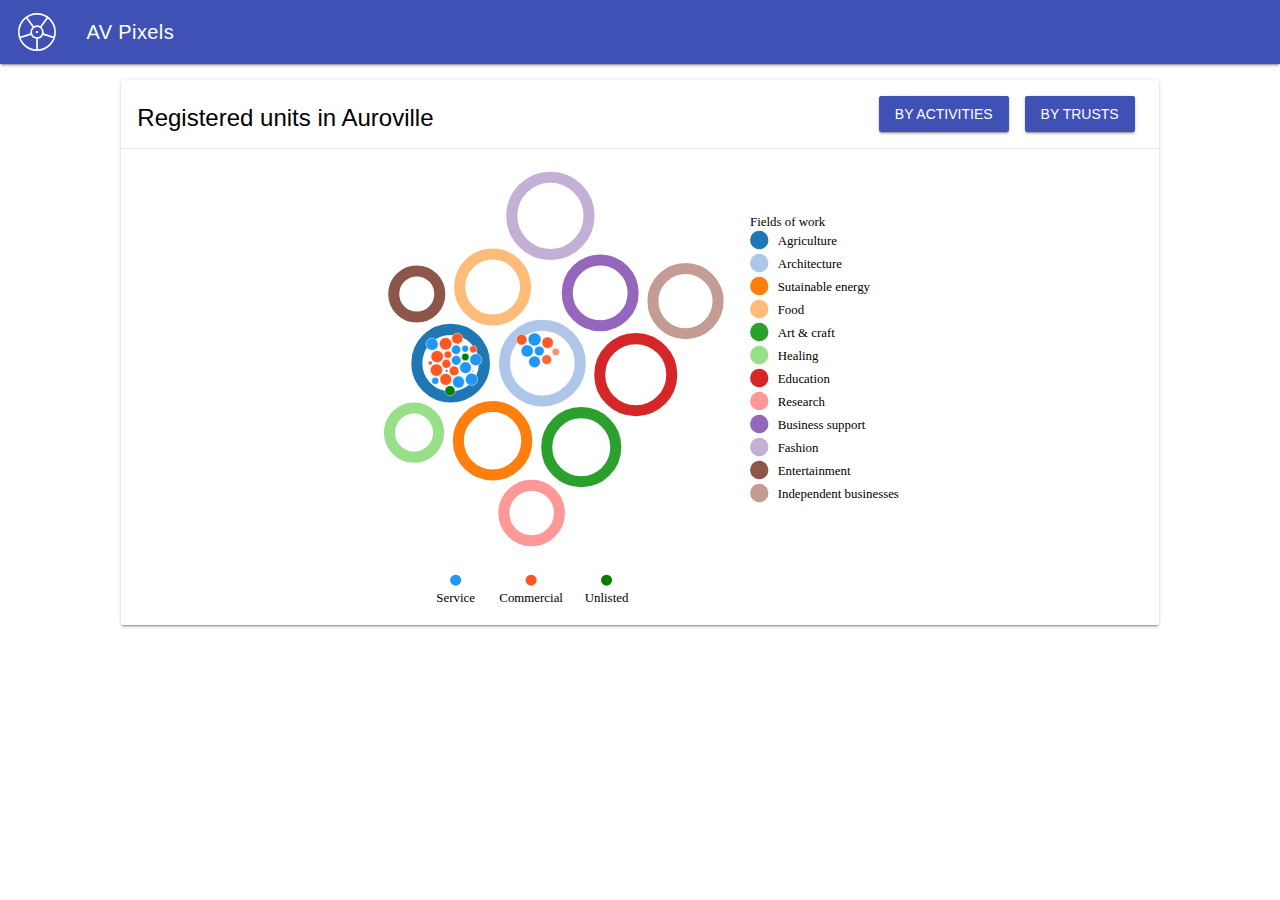
==== commit d9ed7b41: "Update index.html" ====
--- a/index.html
+++ b/index.html
@@ -9,13 +9,13 @@
     <!-- Use title if it's in the page YAML frontmatter -->
     <title>Website title</title>
     <link rel="shortcut icon" type="image/png" href="images/avsymbol.svg">
-    <link href="../stylesheets/material.css" rel="stylesheet" />
-    <link href="../orgav/stylesheets/site.css" rel="stylesheet" />
-    <script src="../orgav/javascripts/material.js"></script>
-    <script src="../orgav/javascripts/d3.v4.min.js"></script>
-    <script src="../orgav/javascripts/legend.min.js"></script>
-    <script src="../orgav/javascripts/activity.js"></script>
-    <script src="../orgav/javascripts/trusts.js"></script>
+    <link href="/stylesheets/material.css" rel="stylesheet" />
+    <link href="/stylesheets/site.css" rel="stylesheet" />
+    <script src="/javascripts/material.js"></script>
+    <script src="/javascripts/d3.v4.min.js"></script>
+    <script src="/javascripts/legend.min.js"></script>
+    <script src="/javascripts/activity.js"></script>
+    <script src="/javascripts/trusts.js"></script>
 
     <link rel="stylesheet" href="https://fonts.googleapis.com/icon?family=Material+Icons">
     <link rel="stylesheet" href="https://code.getmdl.io/1.3.0/material.orange-pink.min.css" />
--- a/stylesheets/site.css
+++ b/stylesheets/site.css
@@ -0,0 +1,58 @@
+.mdl-layout__header img {
+  height: 60%;
+  padding-right: 30px;
+  position: relative;
+  margin-left: -62px; }
+
+.link {
+  fill: none;
+  stroke: #ccc;
+  stroke-width: 2px; }
+
+.node text {
+  font: 10px sans-serif; }
+
+.wide-card.mdl-card {
+  width: auto;
+  max-width: none;
+  height: auto;
+  max-height: none;
+  margin-bottom: 16px; }
+
+.mdl-card svg {
+  display: block;
+  margin: auto; }
+
+@media (max-width: 872px) {
+  .mdl-card__title-text {
+    font-size: 20px !important; } }
+@media (max-width: 600px) {
+  .legend {
+    font: 16px serif !important; } }
+@media (max-width: 450px) {
+  .legend {
+    font: 18px serif !important; } }
+.mdl-button.capitalize {
+  text-transform: capitalize !important;
+  cursor: vertical-text !important; }
+
+div.tooltip {
+  position: absolute;
+  text-align: center;
+  width: auto;
+  min-width: 60px;
+  height: auto;
+  line-height: 15px;
+  padding: 6px;
+  font: 12px sans-serif;
+  background: black;
+  border: 0px;
+  border-radius: 8px;
+  pointer-events: none;
+  color: white; }
+
+.legend {
+  font: 14px serif; }
+
+.mdl-button {
+  margin: 0 8px !important; }
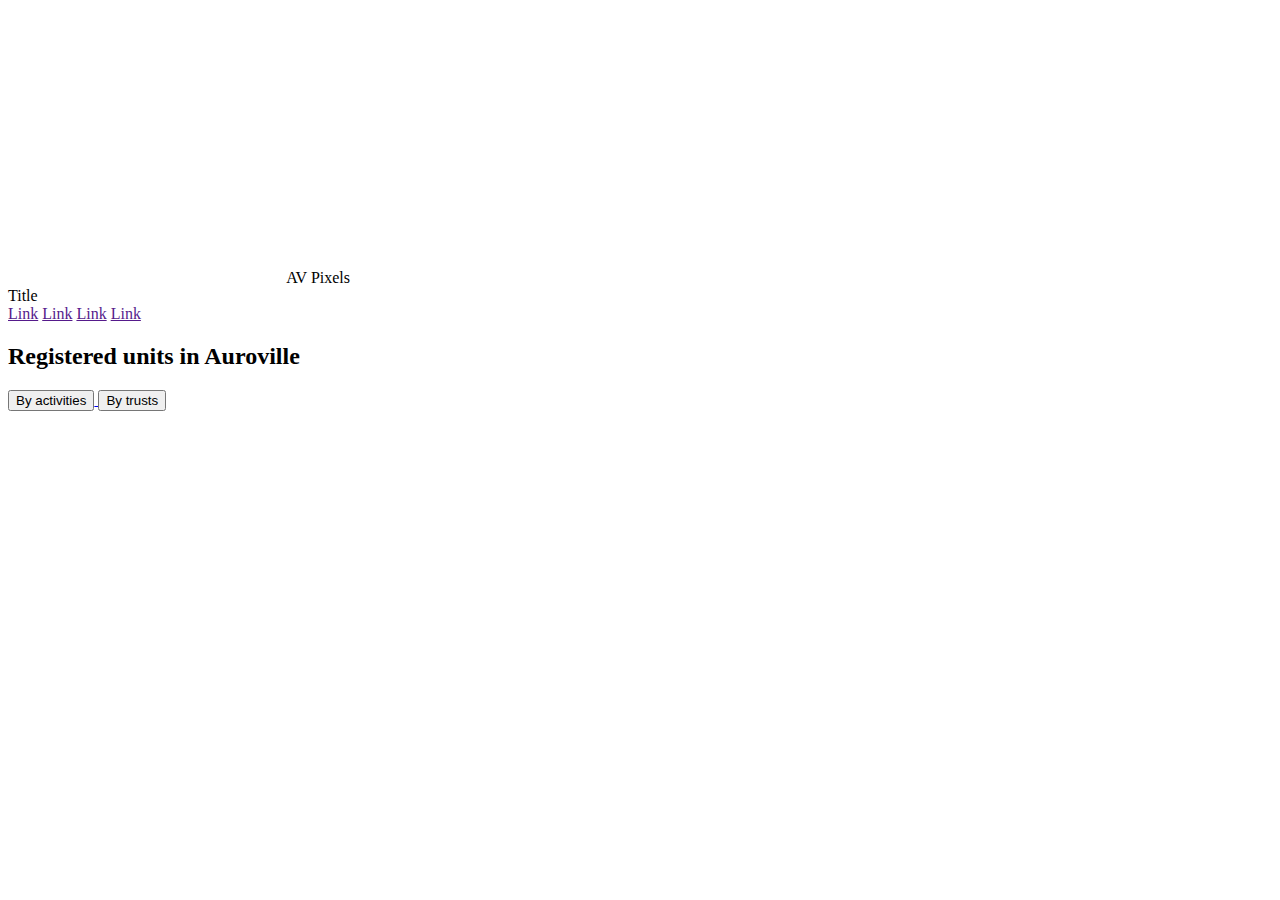
==== commit 407abc76: "Update index.html" ====
--- a/index.html
+++ b/index.html
@@ -9,13 +9,13 @@
     <!-- Use title if it's in the page YAML frontmatter -->
     <title>Website title</title>
     <link rel="shortcut icon" type="image/png" href="images/avsymbol.svg">
-    <link href="/stylesheets/material.css" rel="stylesheet" />
-    <link href="/stylesheets/site.css" rel="stylesheet" />
-    <script src="/javascripts/material.js"></script>
-    <script src="/javascripts/d3.v4.min.js"></script>
-    <script src="/javascripts/legend.min.js"></script>
-    <script src="/javascripts/activity.js"></script>
-    <script src="/javascripts/trusts.js"></script>
+    <link href="../orgav/stylesheets/material.css" rel="stylesheet" />
+    <link href="../orgav/stylesheets/site.css" rel="stylesheet" />
+    <script src="../orgav/javascripts/material.js"></script>
+    <script src="../orgav/javascripts/d3.v4.min.js"></script>
+    <script src="../orgav/javascripts/legend.min.js"></script>
+    <script src="../orgav/javascripts/activity.js"></script>
+    <script src="../orgav/javascripts/trusts.js"></script>
 
     <link rel="stylesheet" href="https://fonts.googleapis.com/icon?family=Material+Icons">
     <link rel="stylesheet" href="https://code.getmdl.io/1.3.0/material.orange-pink.min.css" />
@@ -57,7 +57,7 @@
            <a href="index.html">
              <button type="button" id="activity" class="mdl-button mdl-js-button mdl-button--raised mdl-button--colored">By activities</button>
            </a>
-           <a href="trusts">
+           <a href="../orgav/trusts">
              <button type="button" id="trusts" class="mdl-button mdl-js-button mdl-button--raised mdl-button--colored">By trusts</button>
            </a>
          </div>
